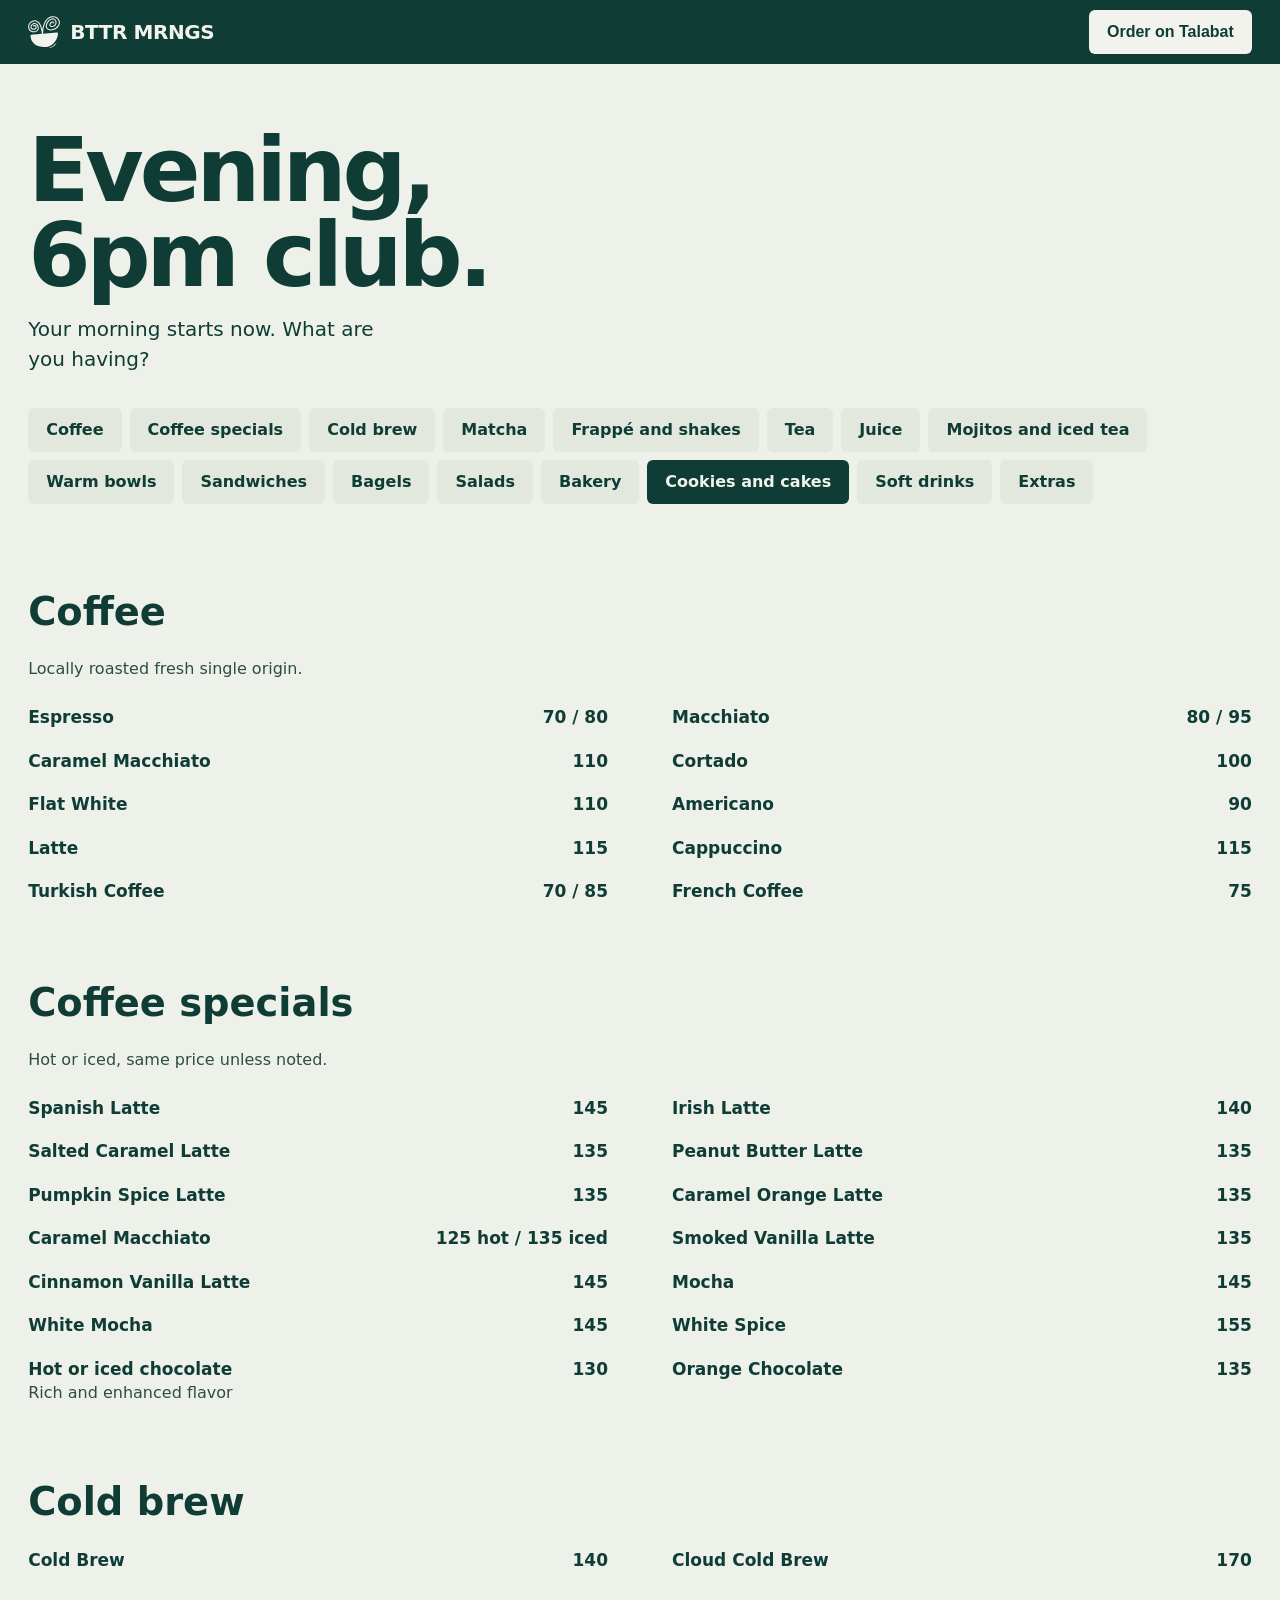
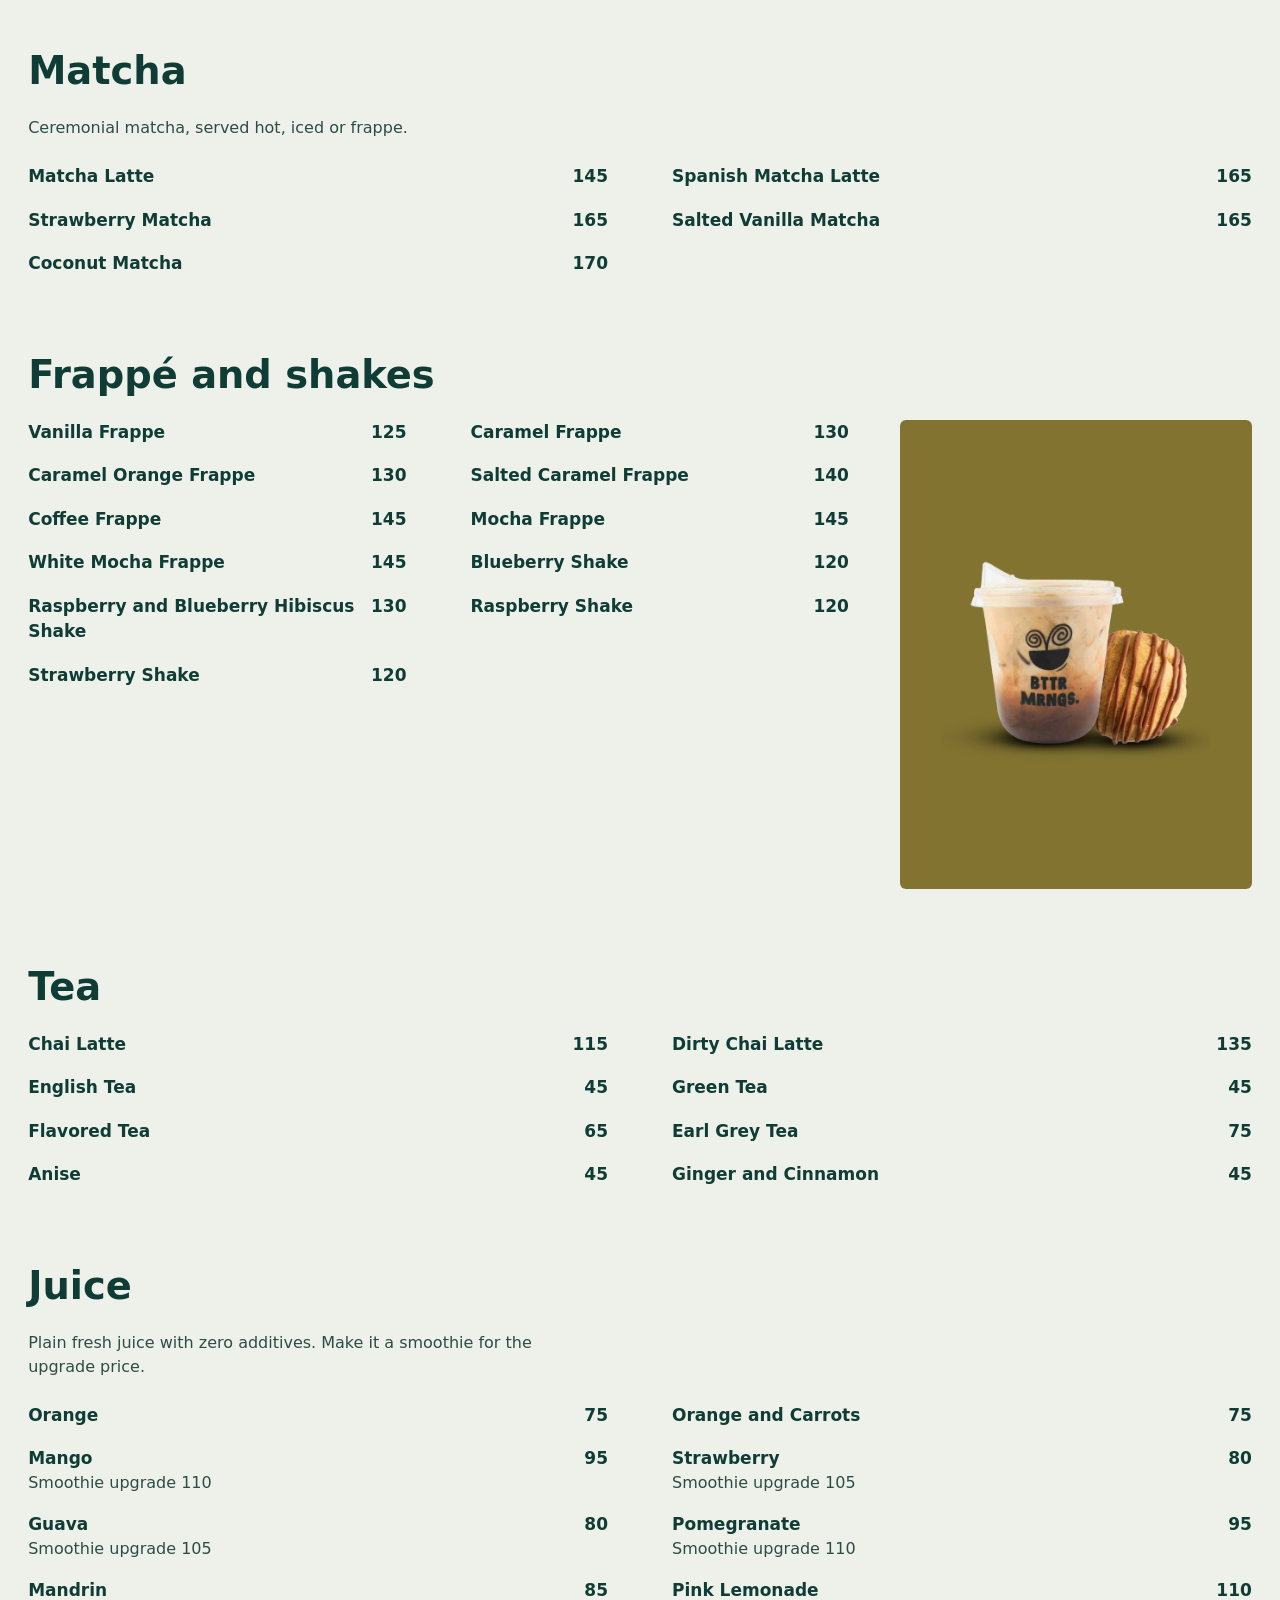
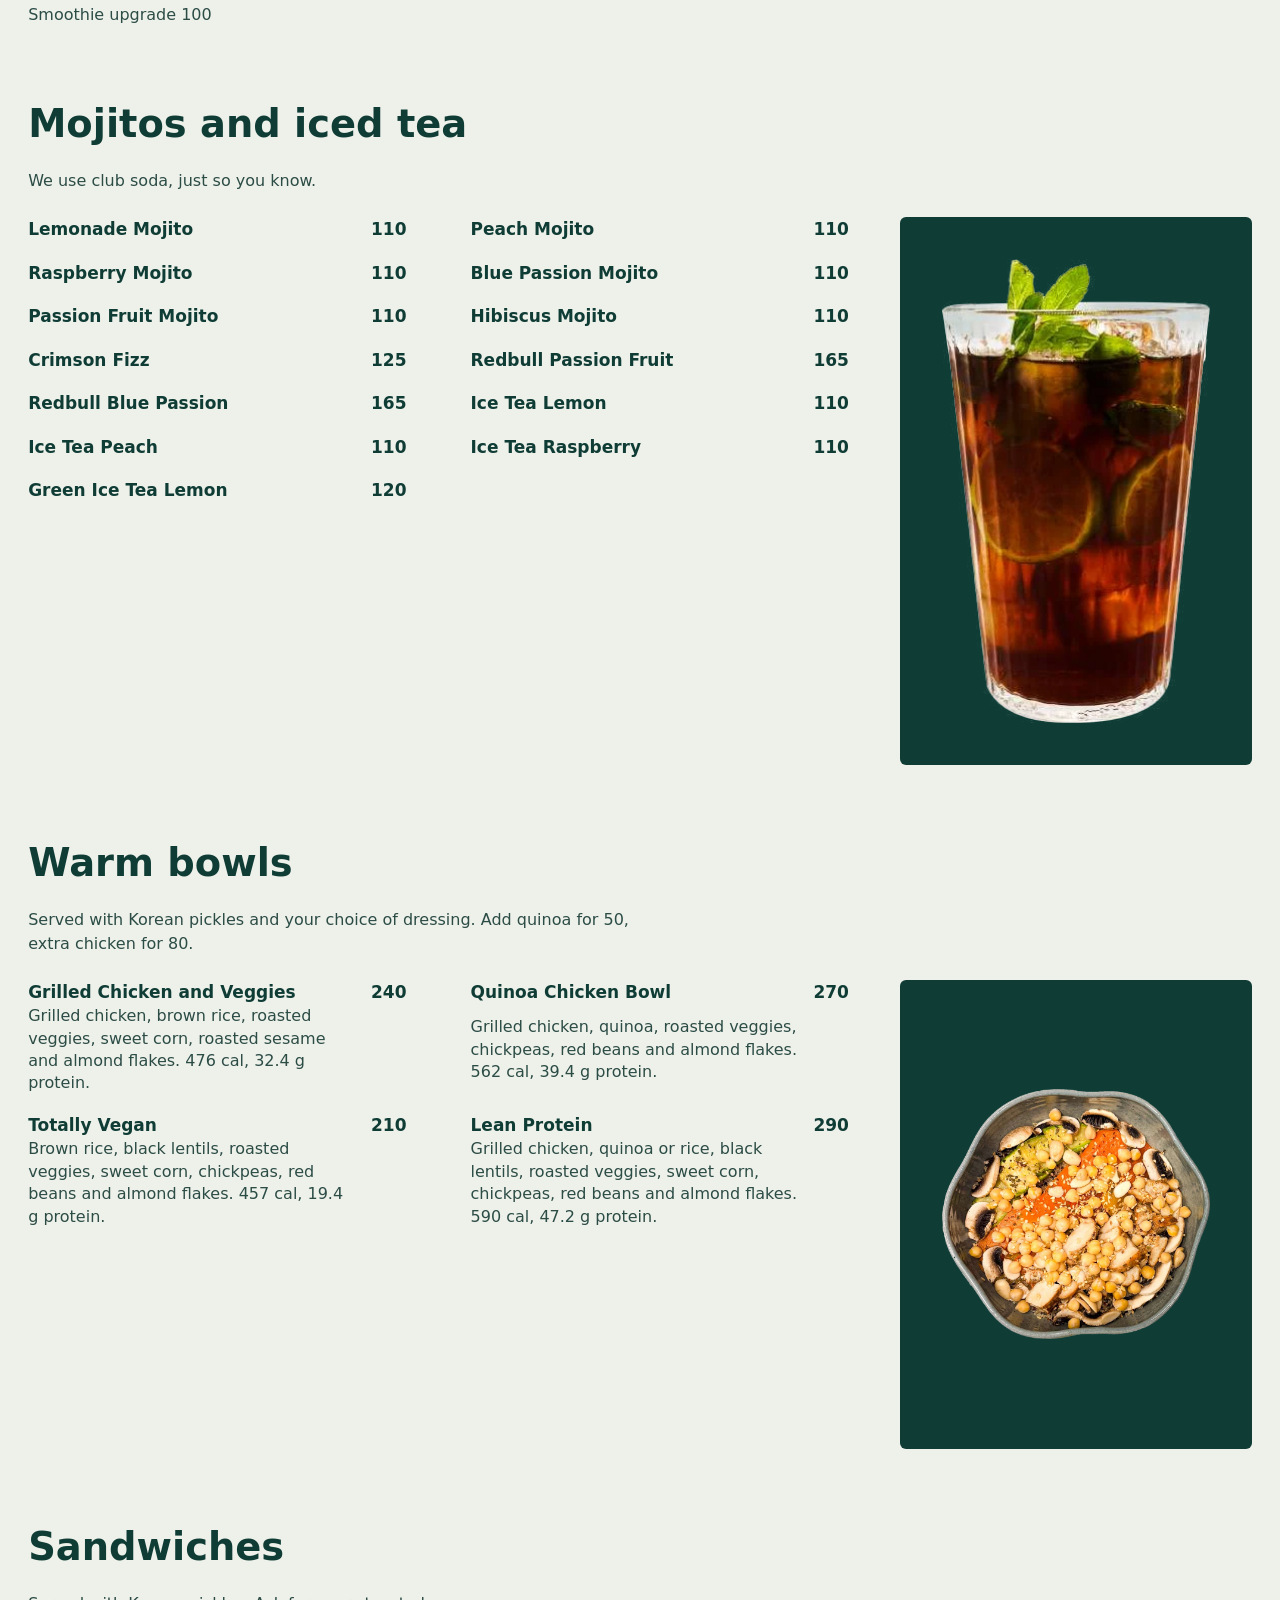
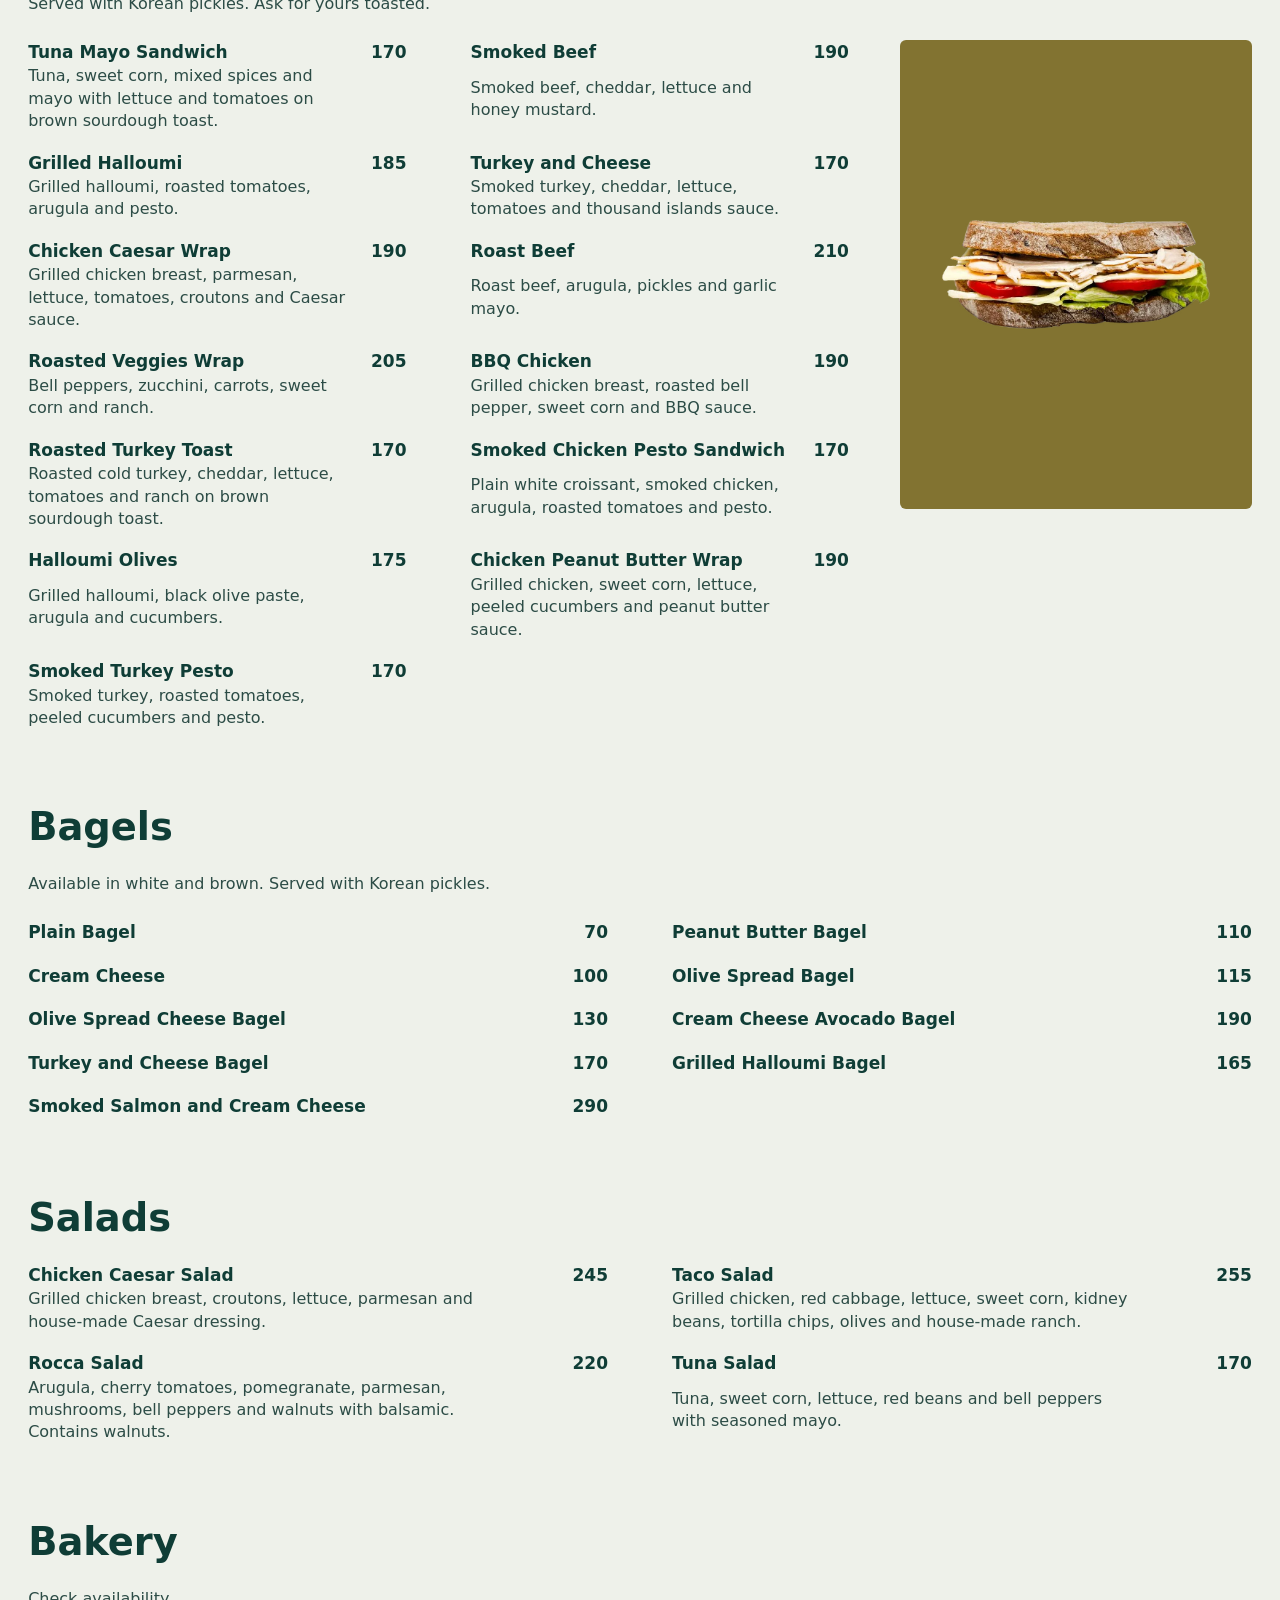
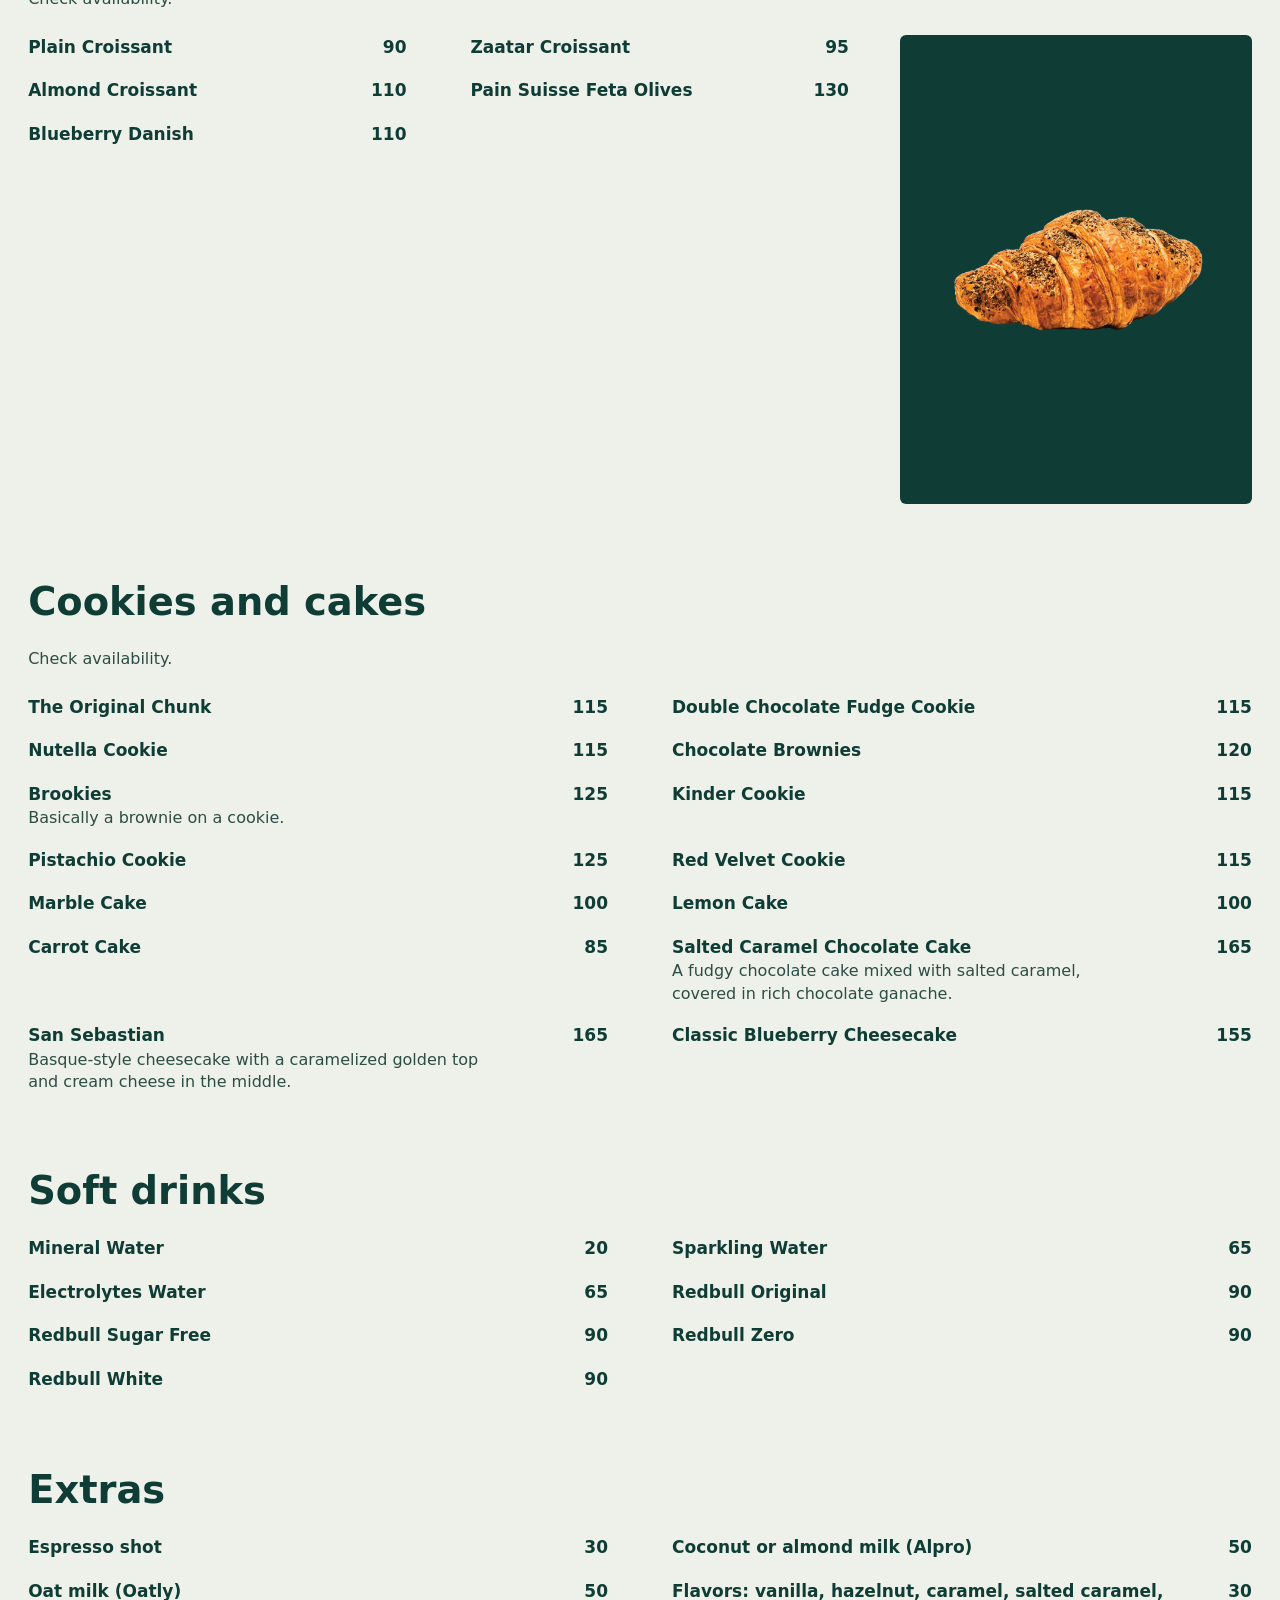
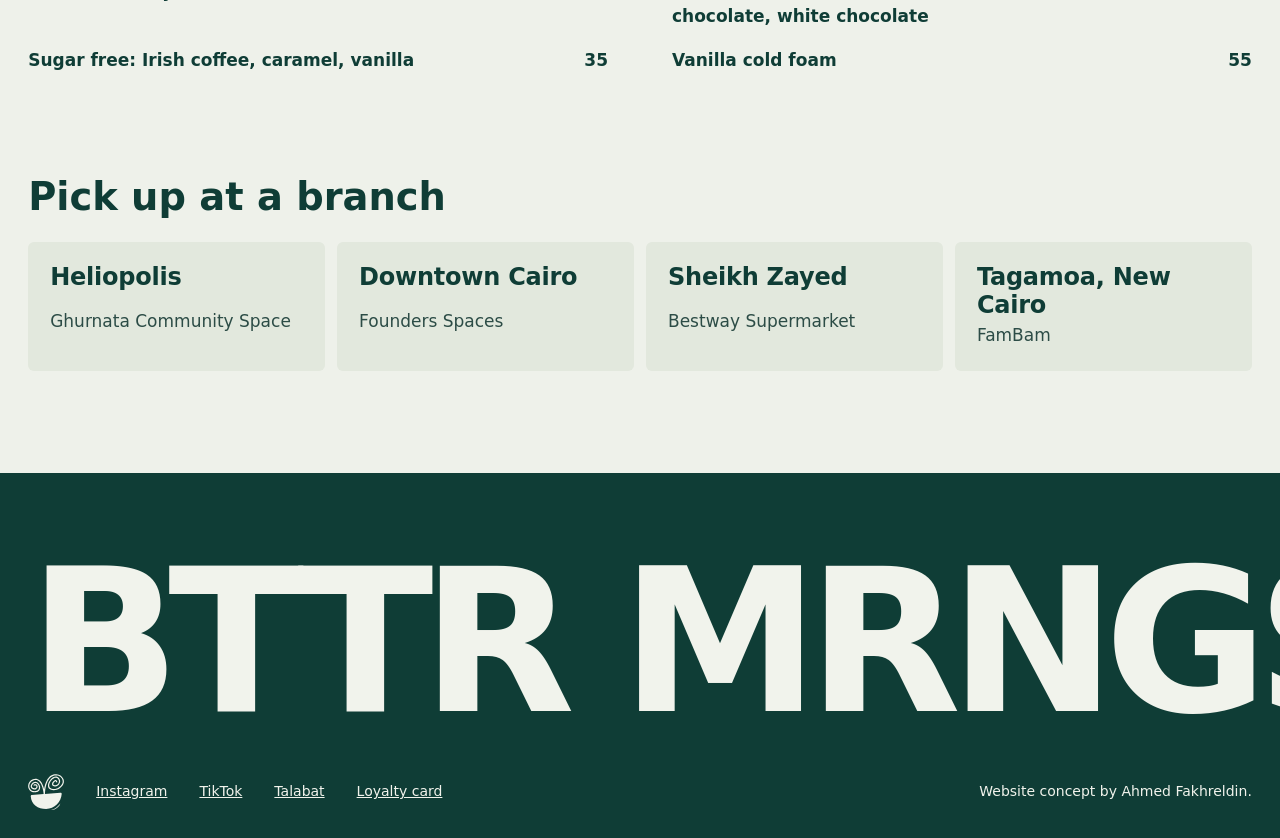
==== menu.html @ 087ddb16 "Bttr Mrngs website concept Co-Authored-By: Claude Sonnet 5.5 <noreply@anthropic.com> Claude-Session:" ====
<!doctype html>
<html lang="en">
<head>
<meta charset="utf-8">
<meta name="viewport" content="width=device-width,initial-scale=1,minimum-scale=1">
<title>Menu | Bttr Mrngs</title>
<meta name="description" content="The full Bttr Mrngs menu with prices: coffee, matcha, bowls, sandwiches, bagels and bakery.">
<meta name="theme-color" content="#0F3D36">
<link rel="icon" type="image/svg+xml" href="img/logo-green.svg">
<link rel="preload" as="font" type="font/woff2" href="fonts/outfit-0.woff2" crossorigin>
<style>html.fl body{opacity:0}body{transition:opacity .25s ease}</style>
<script>(function(){var h=document.documentElement;h.className+=' js fl';function go(){h.classList.remove('fl')}
setTimeout(go,1200);if(document.fonts&&document.fonts.load){Promise.all([document.fonts.load('400 17px Outfit'),document.fonts.load('800 40px Outfit')]).then(go,go)}else{go()}})();</script>
<link rel="stylesheet" href="fonts.css?v=7">
<link rel="stylesheet" href="site.css?v=7">
</head>
<body>
<header class="mhead on-dark">
  <a class="brand" href="index.html?v=7" aria-label="Bttr Mrngs home"><img src="img/logo-cream.svg" alt="" width="32" height="32"><span>BTTR MRNGS</span></a>
  <a class="btn light" href="https://www.talabat.com/egypt/bttr-mrngs">Order on Talabat</a>
</header>
<main>
<div class="mtop">
  <h1 id="greet">Good morning.</h1>
  <p id="greet-sub">What are you having? Prices in EGP.</p>
</div>
<nav class="chips" aria-label="Menu categories"><a href="#coffee">Coffee</a><a href="#specials">Coffee specials</a><a href="#cold">Cold brew</a><a href="#matcha">Matcha</a><a href="#frappe">Frappé and shakes</a><a href="#tea">Tea</a><a href="#juice">Juice</a><a href="#iced">Mojitos and iced tea</a><a href="#bowls">Warm bowls</a><a href="#sandwiches">Sandwiches</a><a href="#bagels">Bagels</a><a href="#salads">Salads</a><a href="#bakery">Bakery</a><a href="#sweets">Cookies and cakes</a><a href="#soft">Soft drinks</a><a href="#extras">Extras</a></nav>
<section class="cat" id="coffee" aria-labelledby="coffee-h"><h2 class="rise" id="coffee-h">Coffee</h2><p class="note">Locally roasted fresh single origin.</p><div class="catbody noart"><ul class="items"><li class="item"><b>Espresso</b><span class="pr">70 / 80</span></li><li class="item"><b>Macchiato</b><span class="pr">80 / 95</span></li><li class="item"><b>Caramel Macchiato</b><span class="pr">110</span></li><li class="item"><b>Cortado</b><span class="pr">100</span></li><li class="item"><b>Flat White</b><span class="pr">110</span></li><li class="item"><b>Americano</b><span class="pr">90</span></li><li class="item"><b>Latte</b><span class="pr">115</span></li><li class="item"><b>Cappuccino</b><span class="pr">115</span></li><li class="item"><b>Turkish Coffee</b><span class="pr">70 / 85</span></li><li class="item"><b>French Coffee</b><span class="pr">75</span></li></ul></div></section><section class="cat" id="specials" aria-labelledby="specials-h"><h2 class="rise" id="specials-h">Coffee specials</h2><p class="note">Hot or iced, same price unless noted.</p><div class="catbody noart"><ul class="items"><li class="item"><b>Spanish Latte</b><span class="pr">145</span></li><li class="item"><b>Irish Latte</b><span class="pr">140</span></li><li class="item"><b>Salted Caramel Latte</b><span class="pr">135</span></li><li class="item"><b>Peanut Butter Latte</b><span class="pr">135</span></li><li class="item"><b>Pumpkin Spice Latte</b><span class="pr">135</span></li><li class="item"><b>Caramel Orange Latte</b><span class="pr">135</span></li><li class="item"><b>Caramel Macchiato</b><span class="pr">125 hot / 135 iced</span></li><li class="item"><b>Smoked Vanilla Latte</b><span class="pr">135</span></li><li class="item"><b>Cinnamon Vanilla Latte</b><span class="pr">145</span></li><li class="item"><b>Mocha</b><span class="pr">145</span></li><li class="item"><b>White Mocha</b><span class="pr">145</span></li><li class="item"><b>White Spice</b><span class="pr">155</span></li><li class="item"><b>Hot or iced chocolate</b><span class="pr">130</span><span class="d">Rich and enhanced flavor</span></li><li class="item"><b>Orange Chocolate</b><span class="pr">135</span></li></ul></div></section><section class="cat" id="cold" aria-labelledby="cold-h"><h2 class="rise" id="cold-h">Cold brew</h2><div class="catbody noart"><ul class="items"><li class="item"><b>Cold Brew</b><span class="pr">140</span></li><li class="item"><b>Cloud Cold Brew</b><span class="pr">170</span></li></ul></div></section><section class="cat" id="matcha" aria-labelledby="matcha-h"><h2 class="rise" id="matcha-h">Matcha</h2><p class="note">Ceremonial matcha, served hot, iced or frappe.</p><div class="catbody noart"><ul class="items"><li class="item"><b>Matcha Latte</b><span class="pr">145</span></li><li class="item"><b>Spanish Matcha Latte</b><span class="pr">165</span></li><li class="item"><b>Strawberry Matcha</b><span class="pr">165</span></li><li class="item"><b>Salted Vanilla Matcha</b><span class="pr">165</span></li><li class="item"><b>Coconut Matcha</b><span class="pr">170</span></li></ul></div></section><section class="cat" id="frappe" aria-labelledby="frappe-h"><h2 class="rise" id="frappe-h">Frappé and shakes</h2><div class="catbody"><ul class="items"><li class="item"><b>Vanilla Frappe</b><span class="pr">125</span></li><li class="item"><b>Caramel Frappe</b><span class="pr">130</span></li><li class="item"><b>Caramel Orange Frappe</b><span class="pr">130</span></li><li class="item"><b>Salted Caramel Frappe</b><span class="pr">140</span></li><li class="item"><b>Coffee Frappe</b><span class="pr">145</span></li><li class="item"><b>Mocha Frappe</b><span class="pr">145</span></li><li class="item"><b>White Mocha Frappe</b><span class="pr">145</span></li><li class="item"><b>Blueberry Shake</b><span class="pr">120</span></li><li class="item"><b>Raspberry and Blueberry Hibiscus Shake</b><span class="pr">130</span></li><li class="item"><b>Raspberry Shake</b><span class="pr">120</span></li><li class="item"><b>Strawberry Shake</b><span class="pr">120</span></li></ul><div class="art a2"><img src="img/frappe.webp?v=7" alt="Iced frappe cup with a stripy chocolate cookie" loading="lazy"></div></div></section><section class="cat" id="tea" aria-labelledby="tea-h"><h2 class="rise" id="tea-h">Tea</h2><div class="catbody noart"><ul class="items"><li class="item"><b>Chai Latte</b><span class="pr">115</span></li><li class="item"><b>Dirty Chai Latte</b><span class="pr">135</span></li><li class="item"><b>English Tea</b><span class="pr">45</span></li><li class="item"><b>Green Tea</b><span class="pr">45</span></li><li class="item"><b>Flavored Tea</b><span class="pr">65</span></li><li class="item"><b>Earl Grey Tea</b><span class="pr">75</span></li><li class="item"><b>Anise</b><span class="pr">45</span></li><li class="item"><b>Ginger and Cinnamon</b><span class="pr">45</span></li></ul></div></section><section class="cat" id="juice" aria-labelledby="juice-h"><h2 class="rise" id="juice-h">Juice</h2><p class="note">Plain fresh juice with zero additives. Make it a smoothie for the upgrade price.</p><div class="catbody noart"><ul class="items"><li class="item"><b>Orange</b><span class="pr">75</span></li><li class="item"><b>Orange and Carrots</b><span class="pr">75</span></li><li class="item"><b>Mango</b><span class="pr">95</span><span class="d">Smoothie upgrade 110</span></li><li class="item"><b>Strawberry</b><span class="pr">80</span><span class="d">Smoothie upgrade 105</span></li><li class="item"><b>Guava</b><span class="pr">80</span><span class="d">Smoothie upgrade 105</span></li><li class="item"><b>Pomegranate</b><span class="pr">95</span><span class="d">Smoothie upgrade 110</span></li><li class="item"><b>Mandrin</b><span class="pr">85</span><span class="d">Smoothie upgrade 100</span></li><li class="item"><b>Pink Lemonade</b><span class="pr">110</span></li></ul></div></section><section class="cat" id="iced" aria-labelledby="iced-h"><h2 class="rise" id="iced-h">Mojitos and iced tea</h2><p class="note">We use club soda, just so you know.</p><div class="catbody"><ul class="items"><li class="item"><b>Lemonade Mojito</b><span class="pr">110</span></li><li class="item"><b>Peach Mojito</b><span class="pr">110</span></li><li class="item"><b>Raspberry Mojito</b><span class="pr">110</span></li><li class="item"><b>Blue Passion Mojito</b><span class="pr">110</span></li><li class="item"><b>Passion Fruit Mojito</b><span class="pr">110</span></li><li class="item"><b>Hibiscus Mojito</b><span class="pr">110</span></li><li class="item"><b>Crimson Fizz</b><span class="pr">125</span></li><li class="item"><b>Redbull Passion Fruit</b><span class="pr">165</span></li><li class="item"><b>Redbull Blue Passion</b><span class="pr">165</span></li><li class="item"><b>Ice Tea Lemon</b><span class="pr">110</span></li><li class="item"><b>Ice Tea Peach</b><span class="pr">110</span></li><li class="item"><b>Ice Tea Raspberry</b><span class="pr">110</span></li><li class="item"><b>Green Ice Tea Lemon</b><span class="pr">120</span></li></ul><div class="art a1"><img src="img/icedtea.webp?v=7" alt="Tall glass of iced tea with ice and mint" loading="lazy"></div></div></section><section class="cat" id="bowls" aria-labelledby="bowls-h"><h2 class="rise" id="bowls-h">Warm bowls</h2><p class="note">Served with Korean pickles and your choice of dressing. Add quinoa for 50, extra chicken for 80.</p><div class="catbody"><ul class="items"><li class="item"><b>Grilled Chicken and Veggies</b><span class="pr">240</span><span class="d">Grilled chicken, brown rice, roasted veggies, sweet corn, roasted sesame and almond flakes. 476 cal, 32.4 g protein.</span></li><li class="item"><b>Quinoa Chicken Bowl</b><span class="pr">270</span><span class="d">Grilled chicken, quinoa, roasted veggies, chickpeas, red beans and almond flakes. 562 cal, 39.4 g protein.</span></li><li class="item"><b>Totally Vegan</b><span class="pr">210</span><span class="d">Brown rice, black lentils, roasted veggies, sweet corn, chickpeas, red beans and almond flakes. 457 cal, 19.4 g protein.</span></li><li class="item"><b>Lean Protein</b><span class="pr">290</span><span class="d">Grilled chicken, quinoa or rice, black lentils, roasted veggies, sweet corn, chickpeas, red beans and almond flakes. 590 cal, 47.2 g protein.</span></li></ul><div class="art a1"><img src="img/bowl.webp?v=7" alt="Warm bowl with chicken, roasted vegetables, chickpeas and mushrooms" loading="lazy"></div></div></section><section class="cat" id="sandwiches" aria-labelledby="sandwiches-h"><h2 class="rise" id="sandwiches-h">Sandwiches</h2><p class="note">Served with Korean pickles. Ask for yours toasted.</p><div class="catbody"><ul class="items"><li class="item"><b>Tuna Mayo Sandwich</b><span class="pr">170</span><span class="d">Tuna, sweet corn, mixed spices and mayo with lettuce and tomatoes on brown sourdough toast.</span></li><li class="item"><b>Smoked Beef</b><span class="pr">190</span><span class="d">Smoked beef, cheddar, lettuce and honey mustard.</span></li><li class="item"><b>Grilled Halloumi</b><span class="pr">185</span><span class="d">Grilled halloumi, roasted tomatoes, arugula and pesto.</span></li><li class="item"><b>Turkey and Cheese</b><span class="pr">170</span><span class="d">Smoked turkey, cheddar, lettuce, tomatoes and thousand islands sauce.</span></li><li class="item"><b>Chicken Caesar Wrap</b><span class="pr">190</span><span class="d">Grilled chicken breast, parmesan, lettuce, tomatoes, croutons and Caesar sauce.</span></li><li class="item"><b>Roast Beef</b><span class="pr">210</span><span class="d">Roast beef, arugula, pickles and garlic mayo.</span></li><li class="item"><b>Roasted Veggies Wrap</b><span class="pr">205</span><span class="d">Bell peppers, zucchini, carrots, sweet corn and ranch.</span></li><li class="item"><b>BBQ Chicken</b><span class="pr">190</span><span class="d">Grilled chicken breast, roasted bell pepper, sweet corn and BBQ sauce.</span></li><li class="item"><b>Roasted Turkey Toast</b><span class="pr">170</span><span class="d">Roasted cold turkey, cheddar, lettuce, tomatoes and ranch on brown sourdough toast.</span></li><li class="item"><b>Smoked Chicken Pesto Sandwich</b><span class="pr">170</span><span class="d">Plain white croissant, smoked chicken, arugula, roasted tomatoes and pesto.</span></li><li class="item"><b>Halloumi Olives</b><span class="pr">175</span><span class="d">Grilled halloumi, black olive paste, arugula and cucumbers.</span></li><li class="item"><b>Chicken Peanut Butter Wrap</b><span class="pr">190</span><span class="d">Grilled chicken, sweet corn, lettuce, peeled cucumbers and peanut butter sauce.</span></li><li class="item"><b>Smoked Turkey Pesto</b><span class="pr">170</span><span class="d">Smoked turkey, roasted tomatoes, peeled cucumbers and pesto.</span></li></ul><div class="art a2"><img src="img/sandwich.webp?v=7" alt="Turkey and cheese sandwich on brown sourdough" loading="lazy"></div></div></section><section class="cat" id="bagels" aria-labelledby="bagels-h"><h2 class="rise" id="bagels-h">Bagels</h2><p class="note">Available in white and brown. Served with Korean pickles.</p><div class="catbody noart"><ul class="items"><li class="item"><b>Plain Bagel</b><span class="pr">70</span></li><li class="item"><b>Peanut Butter Bagel</b><span class="pr">110</span></li><li class="item"><b>Cream Cheese</b><span class="pr">100</span></li><li class="item"><b>Olive Spread Bagel</b><span class="pr">115</span></li><li class="item"><b>Olive Spread Cheese Bagel</b><span class="pr">130</span></li><li class="item"><b>Cream Cheese Avocado Bagel</b><span class="pr">190</span></li><li class="item"><b>Turkey and Cheese Bagel</b><span class="pr">170</span></li><li class="item"><b>Grilled Halloumi Bagel</b><span class="pr">165</span></li><li class="item"><b>Smoked Salmon and Cream Cheese</b><span class="pr">290</span></li></ul></div></section><section class="cat" id="salads" aria-labelledby="salads-h"><h2 class="rise" id="salads-h">Salads</h2><div class="catbody noart"><ul class="items"><li class="item"><b>Chicken Caesar Salad</b><span class="pr">245</span><span class="d">Grilled chicken breast, croutons, lettuce, parmesan and house-made Caesar dressing.</span></li><li class="item"><b>Taco Salad</b><span class="pr">255</span><span class="d">Grilled chicken, red cabbage, lettuce, sweet corn, kidney beans, tortilla chips, olives and house-made ranch.</span></li><li class="item"><b>Rocca Salad</b><span class="pr">220</span><span class="d">Arugula, cherry tomatoes, pomegranate, parmesan, mushrooms, bell peppers and walnuts with balsamic. Contains walnuts.</span></li><li class="item"><b>Tuna Salad</b><span class="pr">170</span><span class="d">Tuna, sweet corn, lettuce, red beans and bell peppers with seasoned mayo.</span></li></ul></div></section><section class="cat" id="bakery" aria-labelledby="bakery-h"><h2 class="rise" id="bakery-h">Bakery</h2><p class="note">Check availability.</p><div class="catbody"><ul class="items"><li class="item"><b>Plain Croissant</b><span class="pr">90</span></li><li class="item"><b>Zaatar Croissant</b><span class="pr">95</span></li><li class="item"><b>Almond Croissant</b><span class="pr">110</span></li><li class="item"><b>Pain Suisse Feta Olives</b><span class="pr">130</span></li><li class="item"><b>Blueberry Danish</b><span class="pr">110</span></li></ul><div class="art a1"><img src="img/croissant.webp?v=7" alt="Zaatar croissant" loading="lazy"></div></div></section><section class="cat" id="sweets" aria-labelledby="sweets-h"><h2 class="rise" id="sweets-h">Cookies and cakes</h2><p class="note">Check availability.</p><div class="catbody noart"><ul class="items"><li class="item"><b>The Original Chunk</b><span class="pr">115</span></li><li class="item"><b>Double Chocolate Fudge Cookie</b><span class="pr">115</span></li><li class="item"><b>Nutella Cookie</b><span class="pr">115</span></li><li class="item"><b>Chocolate Brownies</b><span class="pr">120</span></li><li class="item"><b>Brookies</b><span class="pr">125</span><span class="d">Basically a brownie on a cookie.</span></li><li class="item"><b>Kinder Cookie</b><span class="pr">115</span></li><li class="item"><b>Pistachio Cookie</b><span class="pr">125</span></li><li class="item"><b>Red Velvet Cookie</b><span class="pr">115</span></li><li class="item"><b>Marble Cake</b><span class="pr">100</span></li><li class="item"><b>Lemon Cake</b><span class="pr">100</span></li><li class="item"><b>Carrot Cake</b><span class="pr">85</span></li><li class="item"><b>Salted Caramel Chocolate Cake</b><span class="pr">165</span><span class="d">A fudgy chocolate cake mixed with salted caramel, covered in rich chocolate ganache.</span></li><li class="item"><b>San Sebastian</b><span class="pr">165</span><span class="d">Basque-style cheesecake with a caramelized golden top and cream cheese in the middle.</span></li><li class="item"><b>Classic Blueberry Cheesecake</b><span class="pr">155</span></li></ul></div></section><section class="cat" id="soft" aria-labelledby="soft-h"><h2 class="rise" id="soft-h">Soft drinks</h2><div class="catbody noart"><ul class="items"><li class="item"><b>Mineral Water</b><span class="pr">20</span></li><li class="item"><b>Sparkling Water</b><span class="pr">65</span></li><li class="item"><b>Electrolytes Water</b><span class="pr">65</span></li><li class="item"><b>Redbull Original</b><span class="pr">90</span></li><li class="item"><b>Redbull Sugar Free</b><span class="pr">90</span></li><li class="item"><b>Redbull Zero</b><span class="pr">90</span></li><li class="item"><b>Redbull White</b><span class="pr">90</span></li></ul></div></section><section class="cat" id="extras" aria-labelledby="extras-h"><h2 class="rise" id="extras-h">Extras</h2><div class="catbody noart"><ul class="items"><li class="item"><b>Espresso shot</b><span class="pr">30</span></li><li class="item"><b>Coconut or almond milk (Alpro)</b><span class="pr">50</span></li><li class="item"><b>Oat milk (Oatly)</b><span class="pr">50</span></li><li class="item"><b>Flavors: vanilla, hazelnut, caramel, salted caramel, chocolate, white chocolate</b><span class="pr">30</span></li><li class="item"><b>Sugar free: Irish coffee, caramel, vanilla</b><span class="pr">35</span></li><li class="item"><b>Vanilla cold foam</b><span class="pr">55</span></li></ul></div></section>
<section class="branches" aria-labelledby="br-h">
  <h2 id="br-h">Pick up at a branch</h2>
  <div class="bgrid"><a class="bcard" href="https://maps.app.goo.gl/hVuqQLFuX6Yu6G9Q8" aria-label="Ghurnata Community Space, Heliopolis, open in Maps"><strong>Heliopolis</strong><span>Ghurnata Community Space</span></a><a class="bcard" href="https://maps.app.goo.gl/b7yCesNiAUmF6QfM8" aria-label="Founders Spaces, Downtown Cairo, open in Maps"><strong>Downtown Cairo</strong><span>Founders Spaces</span></a><a class="bcard" href="https://maps.app.goo.gl/EzMczVcRt54NBebE9" aria-label="Bestway Supermarket, Sheikh Zayed, open in Maps"><strong>Sheikh Zayed</strong><span>Bestway Supermarket</span></a><a class="bcard" href="https://maps.app.goo.gl/myzxkgxsY6gkbPu66" aria-label="FamBam, Tagamoa, New Cairo, open in Maps"><strong>Tagamoa, New Cairo</strong><span>FamBam</span></a></div>
</section>
</main>
<footer class="foot on-dark">
  <p class="foot-name" aria-hidden="true">BTTR MRNGS</p>
  <div class="foot-row">
    <img src="img/logo-cream.svg" alt="" width="36" height="36">
    <a href="https://www.instagram.com/bttr.mrngs">Instagram</a>
    <a href="https://www.tiktok.com/@bttr.mrngs">TikTok</a>
    <a href="https://www.talabat.com/egypt/bttr-mrngs">Talabat</a>
    <a href="https://www.koroot.io/join/bttr-mrngs">Loyalty card</a>
    <span class="credit">Website concept by Ahmed Fakhreldin.</span>
  </div>
</footer>
<script src="site.js?v=7" defer></script>
</body>
</html>
---- fonts.css ----
@font-face{font-family:'Outfit';font-style:normal;font-weight:400 800;font-display:block;src:url(fonts/outfit-0.woff2) format('woff2');unicode-range:U+0000-00FF,U+0131,U+0152-0153,U+02BB-02BC,U+02C6,U+02DA,U+02DC,U+2000-206F,U+2074,U+20AC,U+2122,U+2191,U+2193,U+2212,U+2215,U+FEFF,U+FFFD}
---- site.css ----
:root{
  --forest:#0F3D36;--forest2:#1A4A42;--olive:#827331;--accent:#6B5F22;
  --paper:#EEF1EA;--paper2:#E2E8DD;--cream:#F1F3EC;--soft:#2C4C46;
  --gut:clamp(16px,2.2vw,32px);--r:6px;
  --fs-s:14px;--fs-t:17px;--fs-h:clamp(28px,3vw,40px);--fs-st:clamp(24px,2.6vw,36px);
  --ease:cubic-bezier(.23,1,.32,1);
  --z-head:20;--z-chips:15;--z-name:10;
}
*,*::before,*::after{box-sizing:border-box}
html{-webkit-text-size-adjust:100%;overflow-x:clip}
body{margin:0;background:var(--paper);color:var(--forest);font-family:'Outfit',system-ui,sans-serif;font-size:var(--fs-t);line-height:1.5;overflow-x:clip;transition:opacity .25s ease}
html.fl body{opacity:0}
img{display:block;max-width:100%}
a{color:inherit}
h1,h2,h3,p,ul,dl,dd{margin:0}
ul{padding:0;list-style:none}
h1,h2,h3{text-wrap:balance;font-weight:700;line-height:1.1}
p{text-wrap:pretty}
:focus-visible{outline:3px solid var(--accent);outline-offset:3px;border-radius:var(--r)}
.on-dark :focus-visible,.dark :focus-visible{outline-color:var(--cream)}
.sr{position:absolute;width:1px;height:1px;overflow:hidden;clip:rect(0 0 0 0);white-space:nowrap}
::selection{background:var(--accent);color:var(--cream)}

.btn{display:inline-flex;align-items:center;justify-content:center;min-height:48px;padding:0 24px;border-radius:var(--r);background:var(--accent);color:var(--cream);font:600 var(--fs-t)/1 'Outfit',sans-serif;text-decoration:none;transition:transform .16s var(--ease),background-color .16s ease;white-space:nowrap;border:0;cursor:pointer}
.btn:active{transform:scale(.97)}
.btn.light{background:var(--cream);color:var(--forest)}
@media (hover:hover) and (pointer:fine){.btn:hover{background:var(--forest)}.btn.light:hover{background:var(--paper2)}}
.link{font-weight:600;text-decoration:underline;text-underline-offset:.2em;text-decoration-thickness:2px}

/* ---------- home: pinned story ---------- */
.story{position:relative;height:300svh}
.stage{position:sticky;top:0;height:100svh;height:100dvh;overflow:hidden;background:var(--paper)}
.zone{position:absolute;left:0;width:1px;height:100svh;pointer-events:none}
.z1{top:0}.z2{top:100svh}
.panel{position:absolute;inset:0;opacity:0;visibility:hidden;transition:opacity .25s ease,visibility 0s linear .25s}
[data-state="1"] .p1,[data-state="2"] .p2{opacity:1;visibility:visible;transition:opacity .25s ease,visibility 0s}
.p1{background:var(--paper)}
.p2{background:var(--forest);color:var(--cream);display:grid;grid-template-columns:50% 50%}
.p2 .half{position:relative}
.p2 .h2b{background:var(--olive)}
.p1-photo{position:absolute;top:0;right:0;bottom:0;width:41.66%;height:100%;object-fit:cover;object-position:50% 50%}
.p1-copy{position:absolute;left:25%;top:44%;max-width:34ch;display:grid;gap:24px;justify-items:start}
.lead{font-size:20px;line-height:1.4;max-width:34ch}
.lead b{font-weight:700;display:block}
.p1-links{position:absolute;right:calc(41.66% + var(--gut));top:46%;display:grid;gap:12px;text-align:right;font-size:var(--fs-s);font-weight:600}
.p1-links a{text-decoration:none;min-height:24px}
.statement{font-size:var(--fs-st);line-height:1.2;font-weight:600;max-width:20ch;position:absolute;left:var(--gut);right:var(--gut);top:38%;text-wrap:balance}
.h2b .statement{max-width:24ch}
.p2 .btn{position:absolute;left:var(--gut);top:calc(38% + 11em)}
.name{position:static;width:fit-content;margin:0;padding:var(--gut) 0 0 var(--gut);pointer-events:none;z-index:var(--z-name);font-size:clamp(72px,10.8vw,190px);font-weight:800;line-height:.85;letter-spacing:-.05em}
.name .w1,.w2{transition:color .25s ease;pointer-events:auto}
.w2{position:absolute;font-size:clamp(72px,10.8vw,190px);font-weight:800;line-height:.85;letter-spacing:-.05em;margin:0}
.w1{position:relative;display:block;z-index:var(--z-name);color:var(--forest)}
.w2{bottom:var(--gut);right:var(--gut);color:var(--cream);z-index:var(--z-name)}
[data-state="2"] .w1{color:var(--cream)}

/* ---------- home: sections ---------- */
section.blk{padding:clamp(80px,10vw,160px) var(--gut)}
.about{display:grid;grid-template-columns:34% 1fr;column-gap:0;row-gap:clamp(64px,8vw,120px)}
.facts{display:grid;gap:20px;align-content:start;width:min(200px,100%)}
.facts dt{font-size:var(--fs-s);color:var(--soft)}
.facts dd{font-size:var(--fs-t);font-weight:600}
.about .big{font-size:28px;line-height:1.35;max-width:36em;font-weight:500}
.about h2{font-size:var(--fs-h);grid-column:1 / -1;margin-bottom:-40px}
.orderlist{display:grid;grid-template-columns:repeat(2,minmax(0,260px));column-gap:64px;row-gap:12px;font-size:var(--fs-t)}
.orderlist li{display:flex;justify-content:space-between;gap:16px;min-height:28px}
.orderlist span{color:var(--soft);font-size:var(--fs-s)}
.rowlabel{font-weight:600}

.menusec{background:var(--forest);color:var(--cream);display:grid;grid-template-columns:minmax(0,7fr) minmax(0,5fr);gap:var(--gut);align-items:stretch}
.menucol{container-type:inline-size;max-width:640px;width:100%;justify-self:center}
.giant{font-size:34cqw;line-height:.8;font-weight:800;letter-spacing:-.05em;margin:0 0 24px;text-transform:uppercase;white-space:nowrap}
.menucol h2.giant{font-size:34cqw}
.bars{display:grid;gap:6px}
.bar{background:var(--forest2);border-radius:var(--r)}
.bar summary{list-style:none;cursor:pointer;display:flex;justify-content:space-between;align-items:center;min-height:56px;padding:0 18px;font-weight:600;font-size:var(--fs-t)}
.bar summary::-webkit-details-marker{display:none}
.bar summary::after{content:"+";font-size:24px;font-weight:500;line-height:1}
.bar[open] summary::after{content:"\2212"}
.bar ul{padding:4px 20px 20px;display:grid;gap:14px}
.bar li{display:flex;justify-content:space-between;gap:16px;font-variant-numeric:tabular-nums}
.bar li b{font-weight:500}
.moreline{margin-top:24px}
.menuart{background:var(--olive);border-radius:var(--r);display:grid;place-items:center;padding:var(--gut);min-height:420px}
.menuart img{width:min(100%,520px);height:auto}

.gallery{padding:clamp(48px,6vw,96px) 0;min-height:70svh;display:flex;flex-direction:column;justify-content:center;background:var(--paper)}
.gal-title{position:relative;z-index:2;padding:0 var(--gut);font-size:20px;font-weight:700;margin-bottom:-36px;display:flex;gap:12px;align-items:baseline}
.gal-title span{font-weight:500;color:var(--soft);font-size:var(--fs-t)}
.strip{display:flex;gap:5vw;overflow-x:auto;scrollbar-width:none;padding:48px var(--gut) 48px;scroll-snap-type:x proximity;-webkit-overflow-scrolling:touch}
.strip::-webkit-scrollbar{display:none}
.frame{flex:0 0 auto;width:max(11vw,168px);aspect-ratio:2/3;height:auto;scroll-snap-align:start;display:grid;place-items:center;overflow:hidden;transition:transform .25s var(--ease)}
.frame img{width:100%;height:100%;object-fit:contain;padding:12%}
.frame.photo img{padding:0;object-fit:cover}
.f-a{background:var(--forest)}.f-b{background:var(--olive)}.f-c{background:var(--paper2)}
@media (hover:hover) and (pointer:fine){.frame:hover{transform:scale(1.1)}}

.contact{background:var(--paper);padding:clamp(80px,10vw,140px) 0 0}
.contact h2{padding:0 var(--gut);font-size:var(--fs-h);margin-bottom:32px}
.crow{display:block;padding:20px var(--gut) 24px;font-size:clamp(34px,6vw,88px);line-height:1;font-weight:500;letter-spacing:-.03em;text-decoration:none;min-height:120px;display:flex;align-items:flex-end;background:var(--paper)}
.crow:nth-of-type(even){background:var(--paper2)}
.hello{display:flex;align-items:center;gap:24px;padding:20px var(--gut) 28px;background:var(--accent);color:var(--cream);font-size:clamp(34px,6vw,88px);font-weight:500;letter-spacing:-.03em;line-height:1}
.hello a{display:inline-grid;place-items:center;width:.9em;height:.9em;border-radius:var(--r);background:var(--cream);color:var(--forest);text-decoration:none;font-size:inherit}
.hello a svg{width:48%;height:48%}
@media (hover:hover) and (pointer:fine){a.crow:hover{background:var(--forest);color:var(--cream)}}

footer.foot{background:var(--forest);color:var(--cream);padding:clamp(56px,7vw,96px) var(--gut) var(--gut)}
.foot-name{font-size:15.6vw;font-weight:800;letter-spacing:-.06em;line-height:.8;white-space:nowrap;margin:0 0 clamp(32px,4vw,56px)}
.foot-row{display:flex;flex-wrap:wrap;gap:12px 32px;font-size:var(--fs-s);align-items:center}
.foot-row img{width:36px;height:auto}
.foot-row .credit{margin-left:auto}

/* ---------- menu page ---------- */
.mhead{position:sticky;top:0;z-index:var(--z-head);background:var(--forest);color:var(--cream);display:flex;align-items:center;justify-content:space-between;gap:12px;padding:10px var(--gut);min-height:64px}
.brand{display:flex;align-items:center;gap:10px;text-decoration:none;font-weight:800;letter-spacing:-.02em;font-size:20px;white-space:nowrap}
.brand img{width:32px;height:auto}
.mhead .btn{min-height:44px;padding:0 18px;font-size:16px}
.mtop{padding:clamp(32px,5vw,72px) var(--gut) 24px}
.mtop h1{font-size:clamp(40px,7vw,104px);font-weight:800;letter-spacing:-.045em;line-height:.95;max-width:14ch}
.mtop p{margin-top:16px;font-size:20px;max-width:34ch}
.chips{position:sticky;top:64px;z-index:var(--z-chips);background:var(--paper);display:flex;gap:8px;overflow-x:auto;scrollbar-width:none;padding:10px var(--gut);-webkit-overflow-scrolling:touch}
.chips::-webkit-scrollbar{display:none}
.chips a{flex:0 0 auto;display:inline-flex;align-items:center;min-height:44px;padding:0 18px;border-radius:var(--r);background:var(--paper2);text-decoration:none;font-weight:600;font-size:16px;transition:background-color .16s ease,color .16s ease}
.chips a[aria-current="true"]{background:var(--forest);color:var(--cream)}
.cat{padding:clamp(40px,6vw,88px) var(--gut) 0;scroll-margin-top:140px;display:grid;grid-template-columns:minmax(0,1fr);gap:24px}
.cat h2{font-size:var(--fs-h)}
.cat .note{color:var(--soft);font-size:16px;max-width:60ch}
.items{display:grid;grid-template-columns:repeat(2,minmax(0,1fr));column-gap:clamp(32px,5vw,80px);row-gap:18px;align-content:start}
.item{display:grid;grid-template-columns:minmax(0,1fr) auto;column-gap:16px}
.item b{font-weight:600}
.item .pr{font-weight:600;font-variant-numeric:tabular-nums;text-align:right;white-space:nowrap}
.item .d{grid-column:1;color:var(--soft);font-size:16px;line-height:1.4;max-width:46ch}
.catbody{display:grid;grid-template-columns:minmax(0,7fr) minmax(0,3fr);gap:clamp(24px,4vw,64px);align-items:start}
.catbody.noart{grid-template-columns:minmax(0,1fr)}
.catbody .items{grid-template-columns:repeat(2,minmax(0,1fr))}
.catbody.noart .items{grid-template-columns:repeat(2,minmax(0,1fr))}
.art{display:grid;place-items:center;aspect-ratio:3/4;border-radius:var(--r);padding:12%;position:sticky;top:150px}
.art.a1{background:var(--forest)}.art.a2{background:var(--olive)}
.art img{width:100%;height:auto;max-height:100%;object-fit:contain}
.branches{padding:clamp(56px,8vw,120px) var(--gut) clamp(56px,8vw,120px)}
.branches h2{font-size:var(--fs-h);margin-bottom:24px}
.bgrid{display:grid;grid-template-columns:repeat(auto-fit,minmax(min(100%,240px),1fr));gap:12px}
.bcard{display:grid;gap:4px;padding:22px;border-radius:var(--r);background:var(--paper2);text-decoration:none}
.bcard strong{font-size:24px;line-height:1.15;letter-spacing:-.01em}
.bcard span{color:var(--soft);font-size:var(--fs-t)}
@media (hover:hover) and (pointer:fine){.bcard:hover{background:var(--forest);color:var(--cream)}.bcard:hover span{color:var(--cream)}}

/* ---------- entrances ---------- */
html.js .rise{opacity:0;transform:translateY(20px);transition:opacity .45s var(--ease),transform .45s var(--ease);transition-delay:calc(var(--i,0)*70ms)}
html.js .rise.in{opacity:1;transform:none}

/* ---------- phone ---------- */
@media (max-width:820px){
  .story{height:400svh}
  .stage{--ns:clamp(64px,19vw,140px)}
  .name,.w2{font-size:var(--ns)}
  .w2{color:var(--forest)}
  [data-state="2"] .w2{color:var(--cream)}
  .p1{display:flex;flex-direction:column;gap:20px;padding:calc(var(--gut) + var(--ns,19vw)*.85 + 16px) 0 calc(var(--gut) + var(--ns,19vw)*.85 + 16px)}
  .p1-photo{position:static;order:1;flex:1 1 0;min-height:0;width:100%;height:auto}
  .p1-copy{position:static;order:2;padding:0 var(--gut);max-width:none;gap:14px}
  .lead{font-size:18px}
  .p1-links{right:var(--gut);top:calc(var(--gut) + 6px);text-align:right}
  .p1-links a:not(:first-child){display:none}
  .p2{grid-template-columns:1fr;grid-template-rows:42% 58%}
  .statement{top:calc(var(--gut) + var(--ns)*.85 + 24px);max-width:none;font-size:24px}
  .h2b .statement{top:24px;max-width:none}
  .p2 .btn{top:auto;bottom:calc(var(--gut) + 26vw)}
  .about{grid-template-columns:1fr}
  .about h2{margin-bottom:0}
  .facts{grid-template-columns:1fr 1fr;width:100%}
  .about .big{font-size:20px}
  .orderlist{grid-template-columns:1fr;row-gap:10px;margin-top:12px}
  .menusec{grid-template-columns:minmax(0,1fr)}
  .menuart{min-height:320px}
  .frame{width:34vw;min-width:34vw}
  .strip{gap:5vw;scroll-snap-type:x mandatory}
  .crow{min-height:84px;font-size:9.6vw;align-items:flex-end;padding-top:14px;padding-bottom:16px}
  .hello{font-size:9.6vw;justify-content:space-between}
  .hello a{width:56px;height:56px}
  .items,.catbody .items{grid-template-columns:minmax(0,1fr)}
  .catbody{grid-template-columns:minmax(0,1fr)}
  .art{position:static;aspect-ratio:4/3;order:-1;padding:8%}
  .foot-row .credit{margin-left:0;flex-basis:100%}
  .mtop p{font-size:18px}
}
@media (max-width:360px){.brand span{display:none}}
@media (prefers-reduced-motion:reduce){
  *{transition-duration:.01ms!important;animation-duration:.01ms!important;scroll-behavior:auto!important}
  html.js .rise{opacity:1;transform:none}
}
html:not(.js) .story{height:100svh}
html:not(.js) .p2,html:not(.js) .p3{display:none}

.p1-photo{transform-origin:50% 50%}
@media (prefers-reduced-motion:no-preference){.p1-photo{animation:settle 1.4s var(--ease) both}@keyframes settle{from{transform:scale(1.07)}to{transform:scale(1)}}}
@media (max-width:820px) and (prefers-reduced-motion:no-preference){.p1-photo{animation:none}}
/* reduced motion: the story is plain stacked panels, nothing pinned or hidden */
@media (prefers-reduced-motion:reduce){
  .story{height:auto}
  .stage{position:static;height:auto;overflow:visible;display:flex;flex-direction:column}
  .zone{display:none}
  .panel{position:relative;opacity:1;visibility:visible;min-height:72svh}
  .p2{min-height:60svh}
  .name{position:relative;inset:auto;order:-1;height:auto;display:flex;justify-content:space-between;padding:var(--gut);background:var(--paper)}
  .name .w1{color:var(--forest)!important}
  .w2{position:relative;order:-1;align-self:flex-end;bottom:auto;right:auto;padding:0 var(--gut) var(--gut);background:var(--paper);color:var(--forest)!important}
  .p1-copy{top:30%}
}

@media (min-width:1100px){
  .chips{flex-wrap:wrap;overflow:visible}
  .cat{scroll-margin-top:190px}
  .art{top:210px}
}
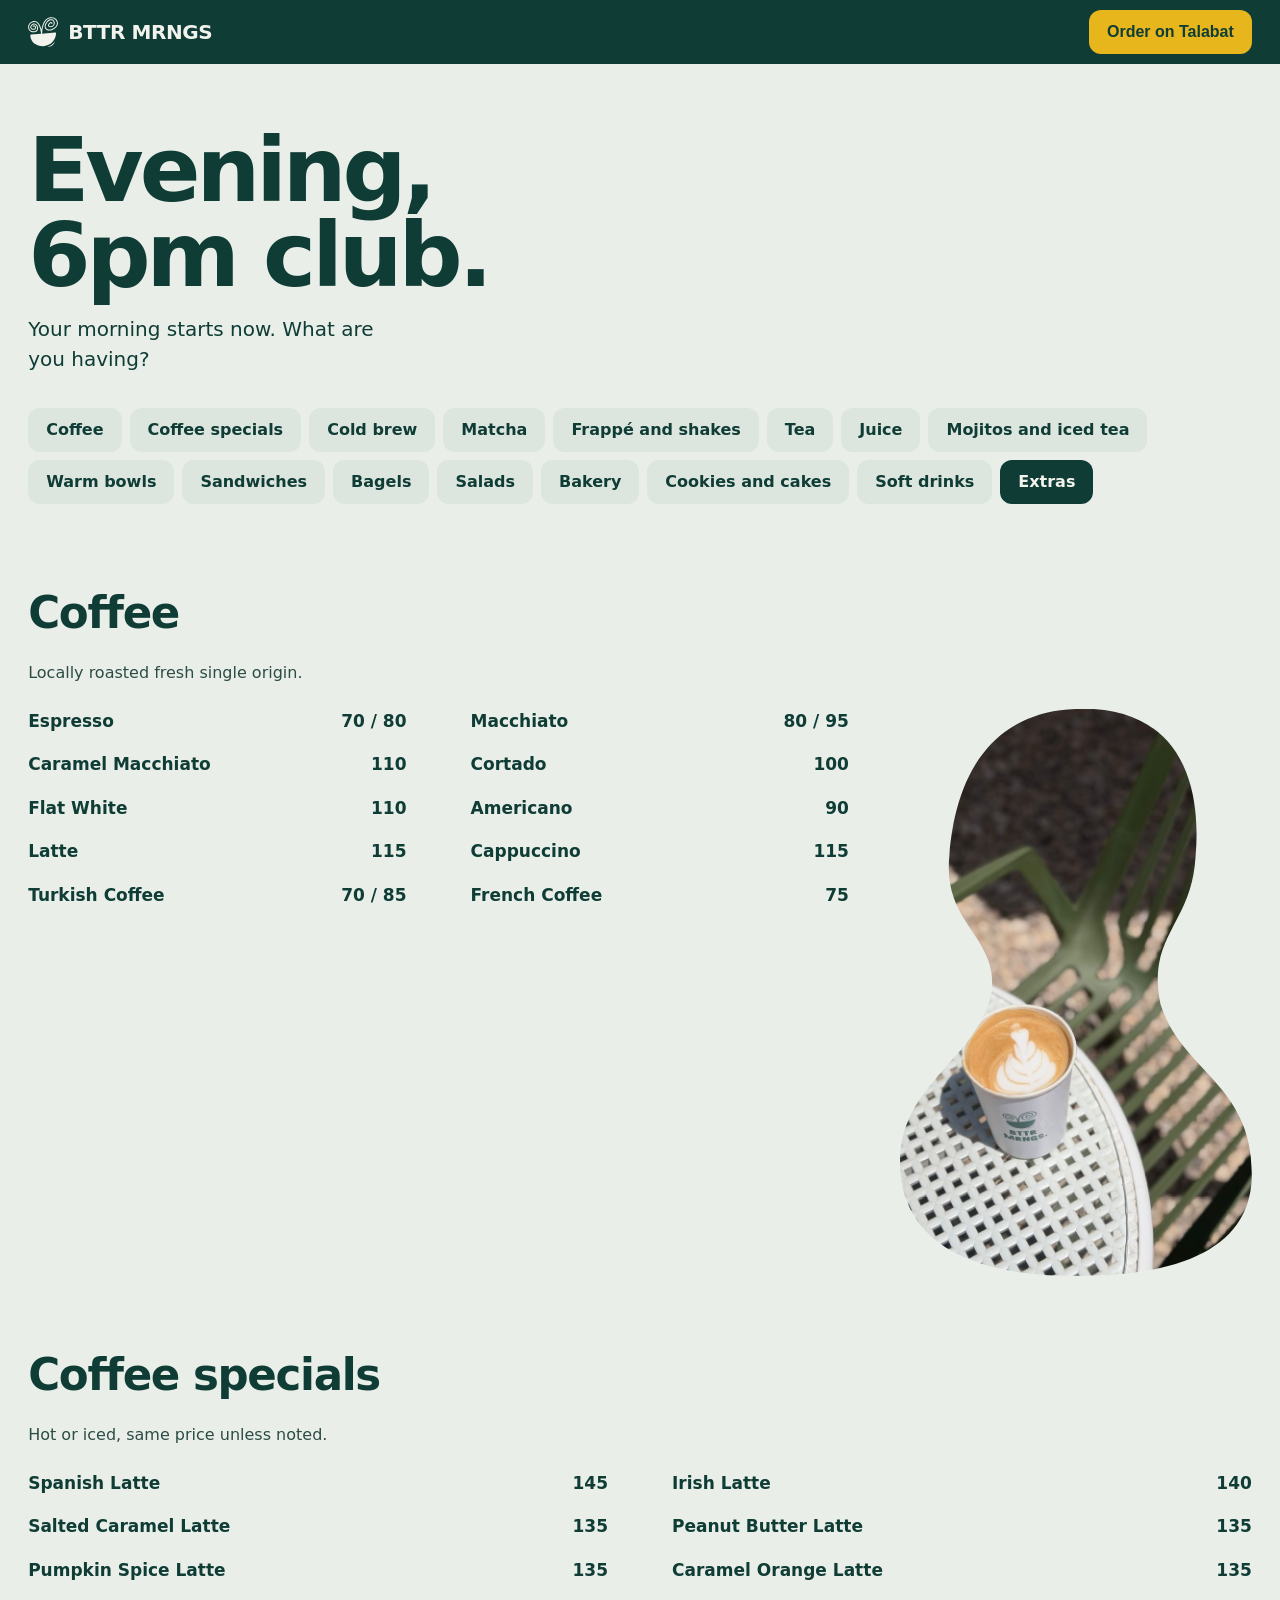
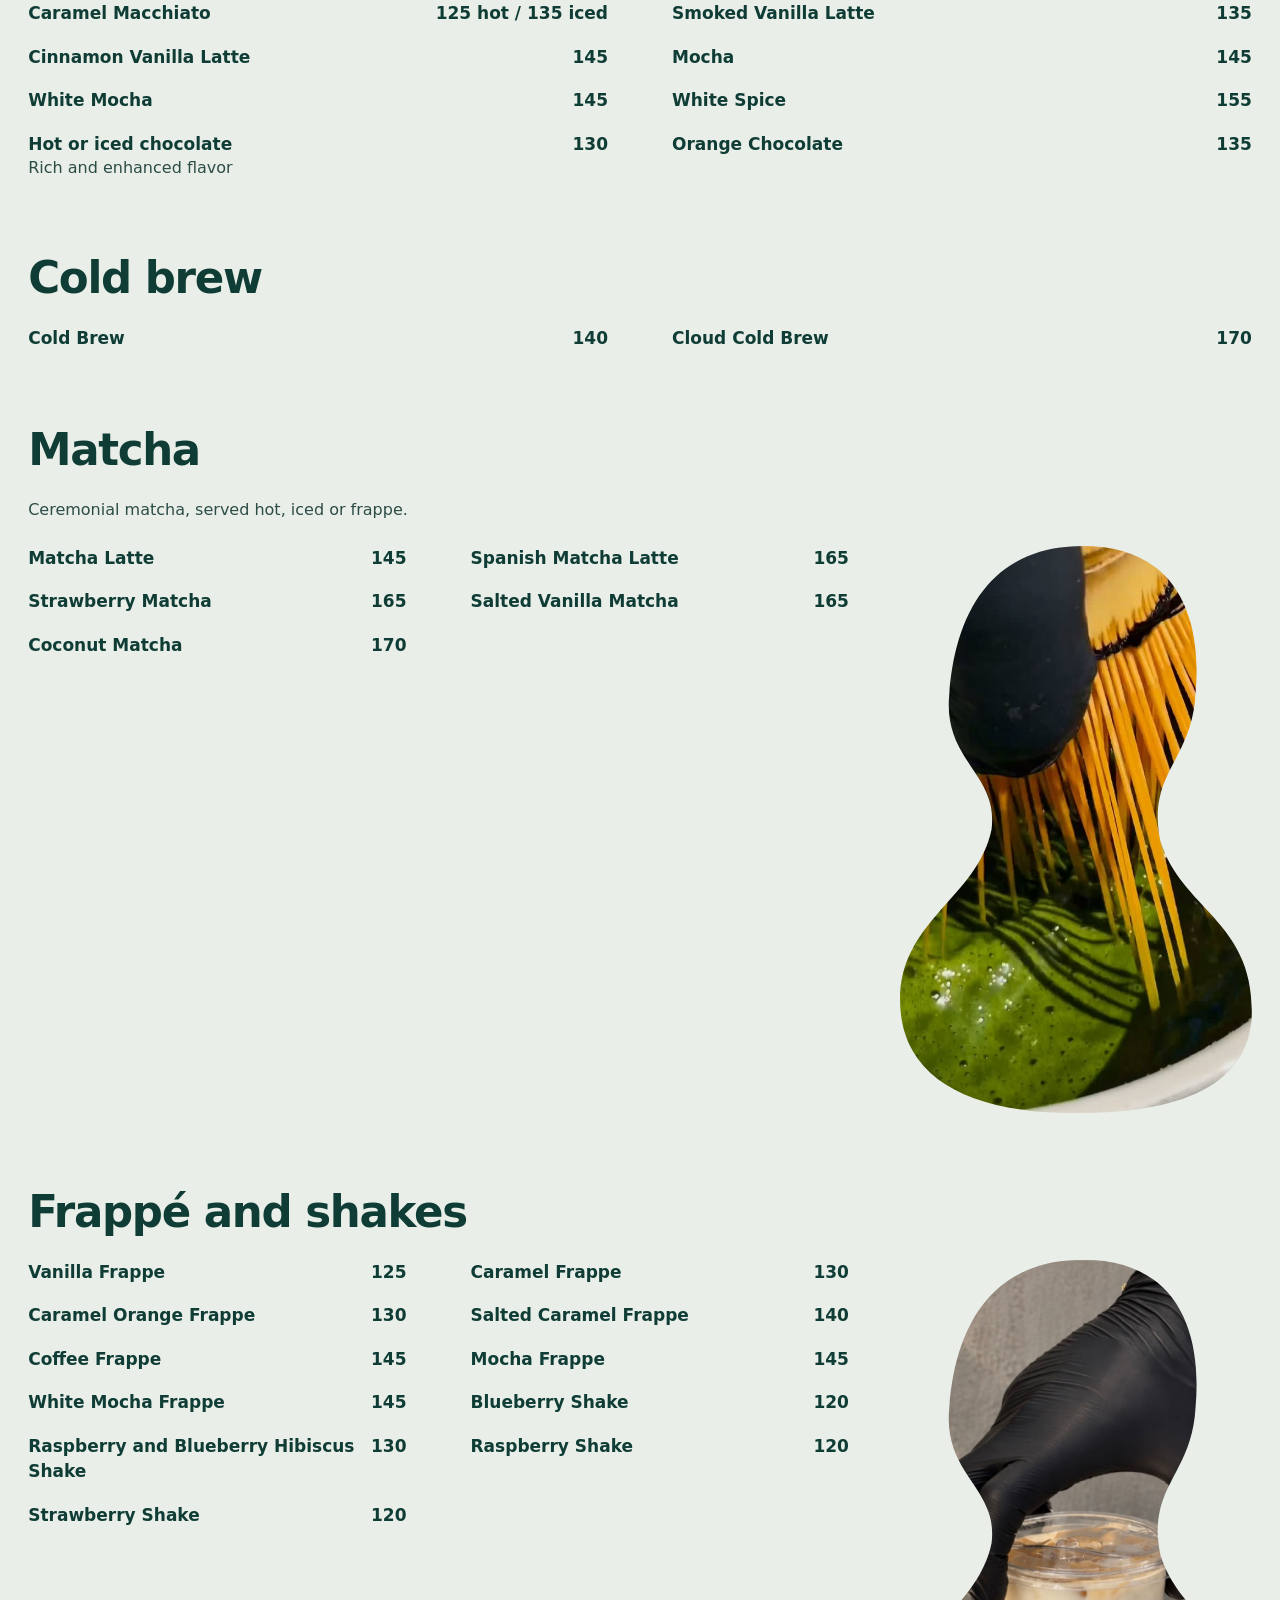
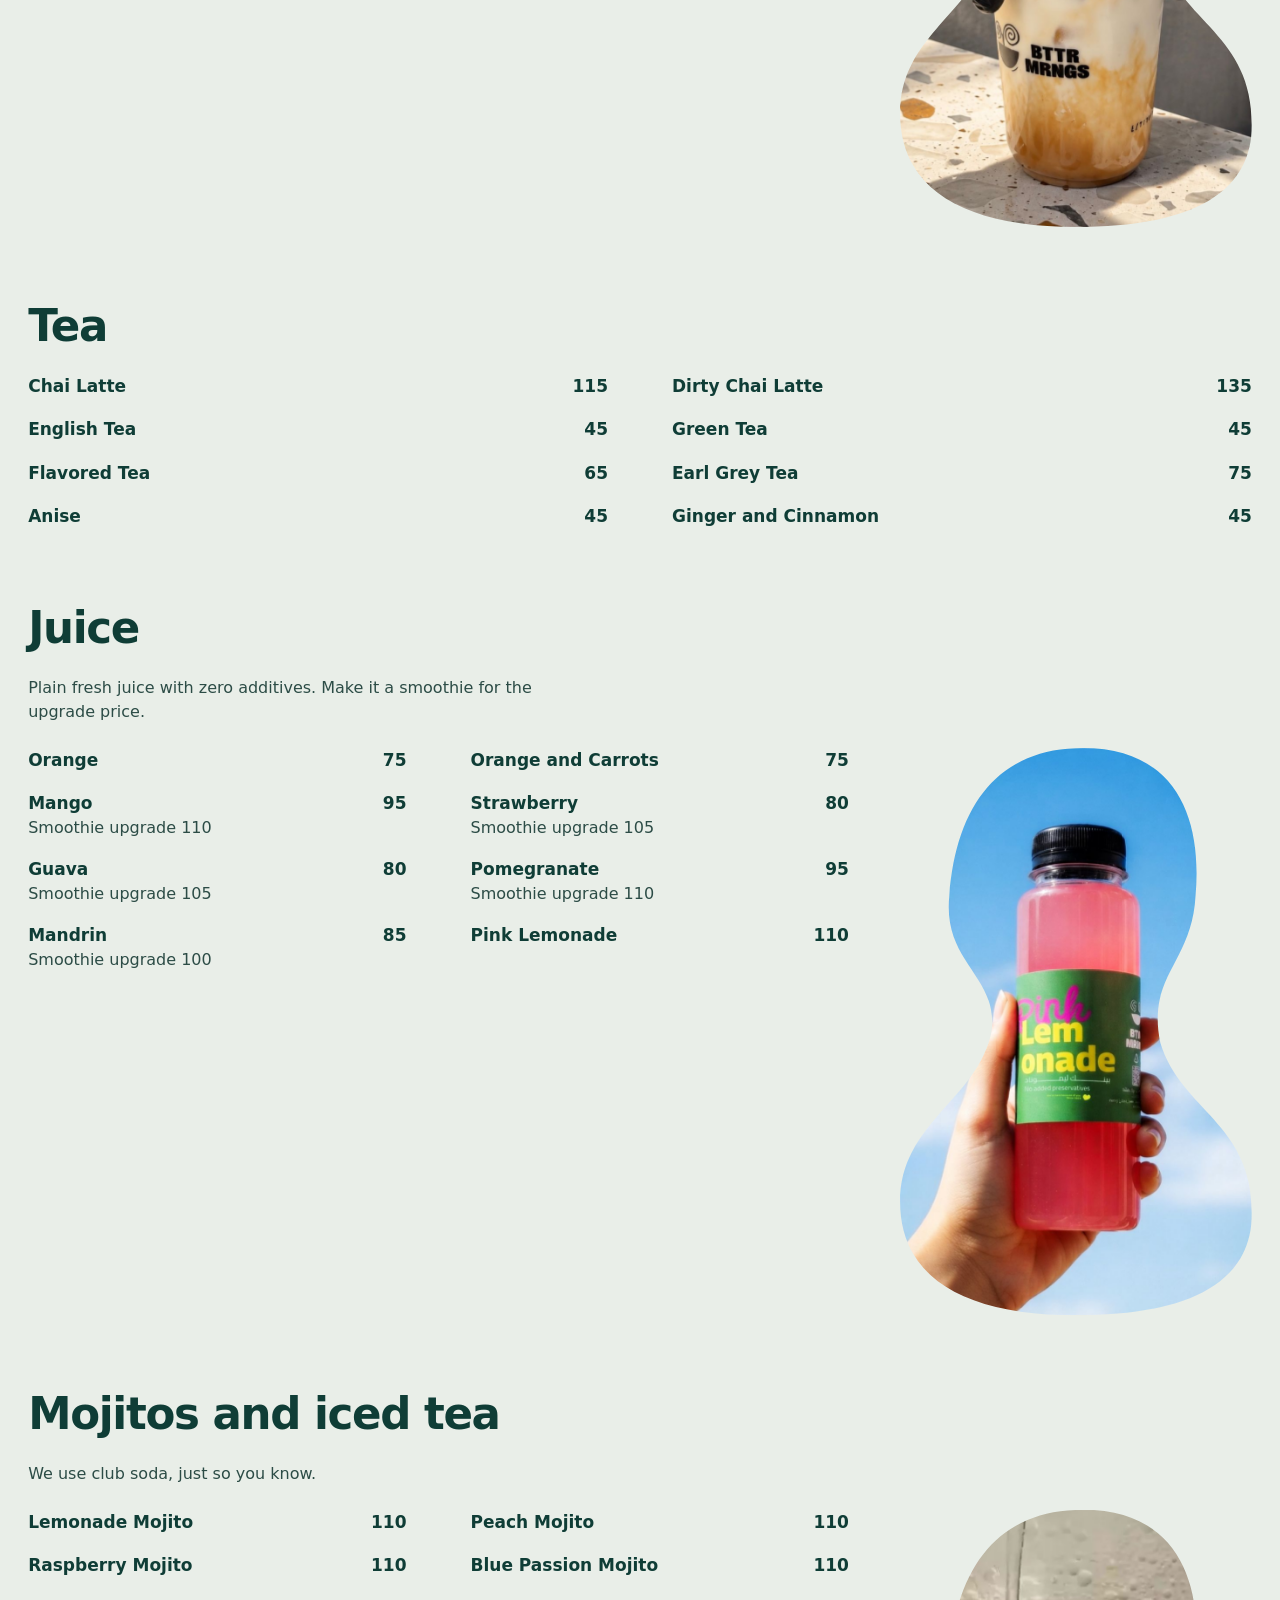
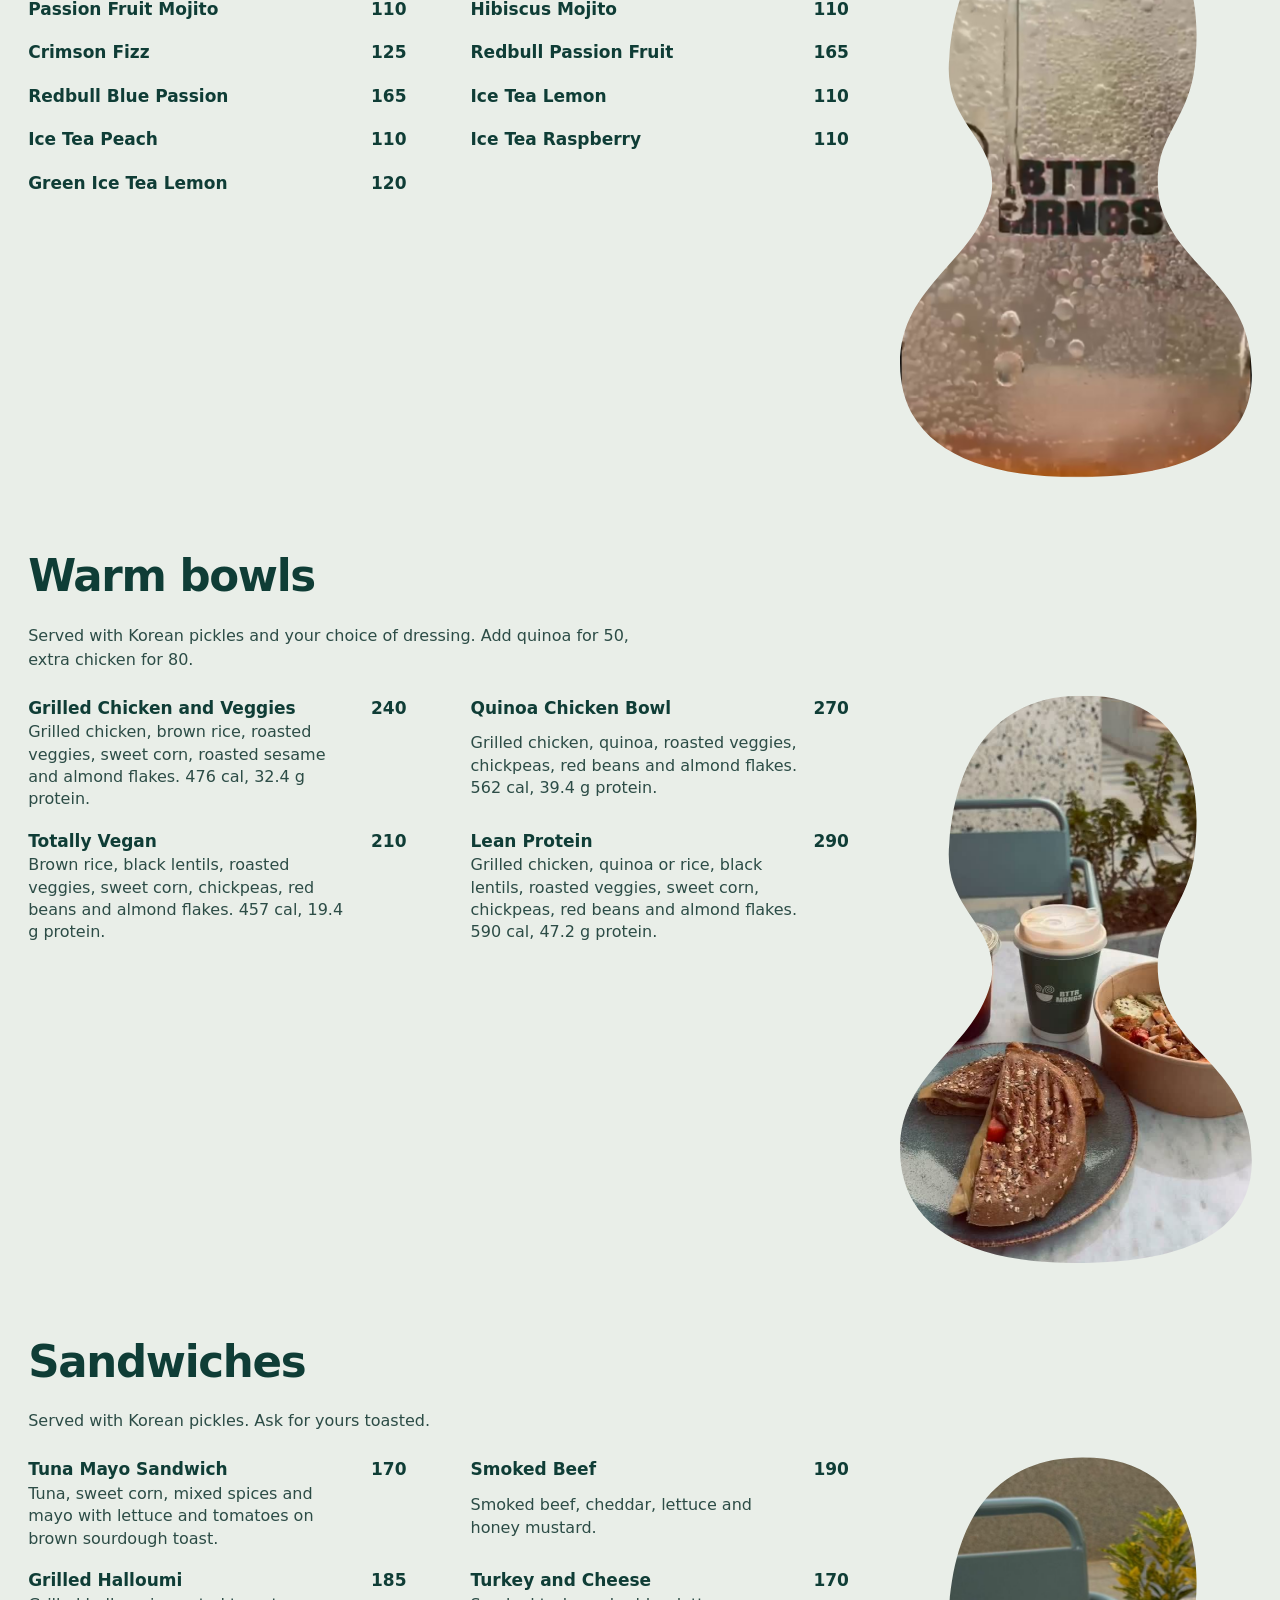
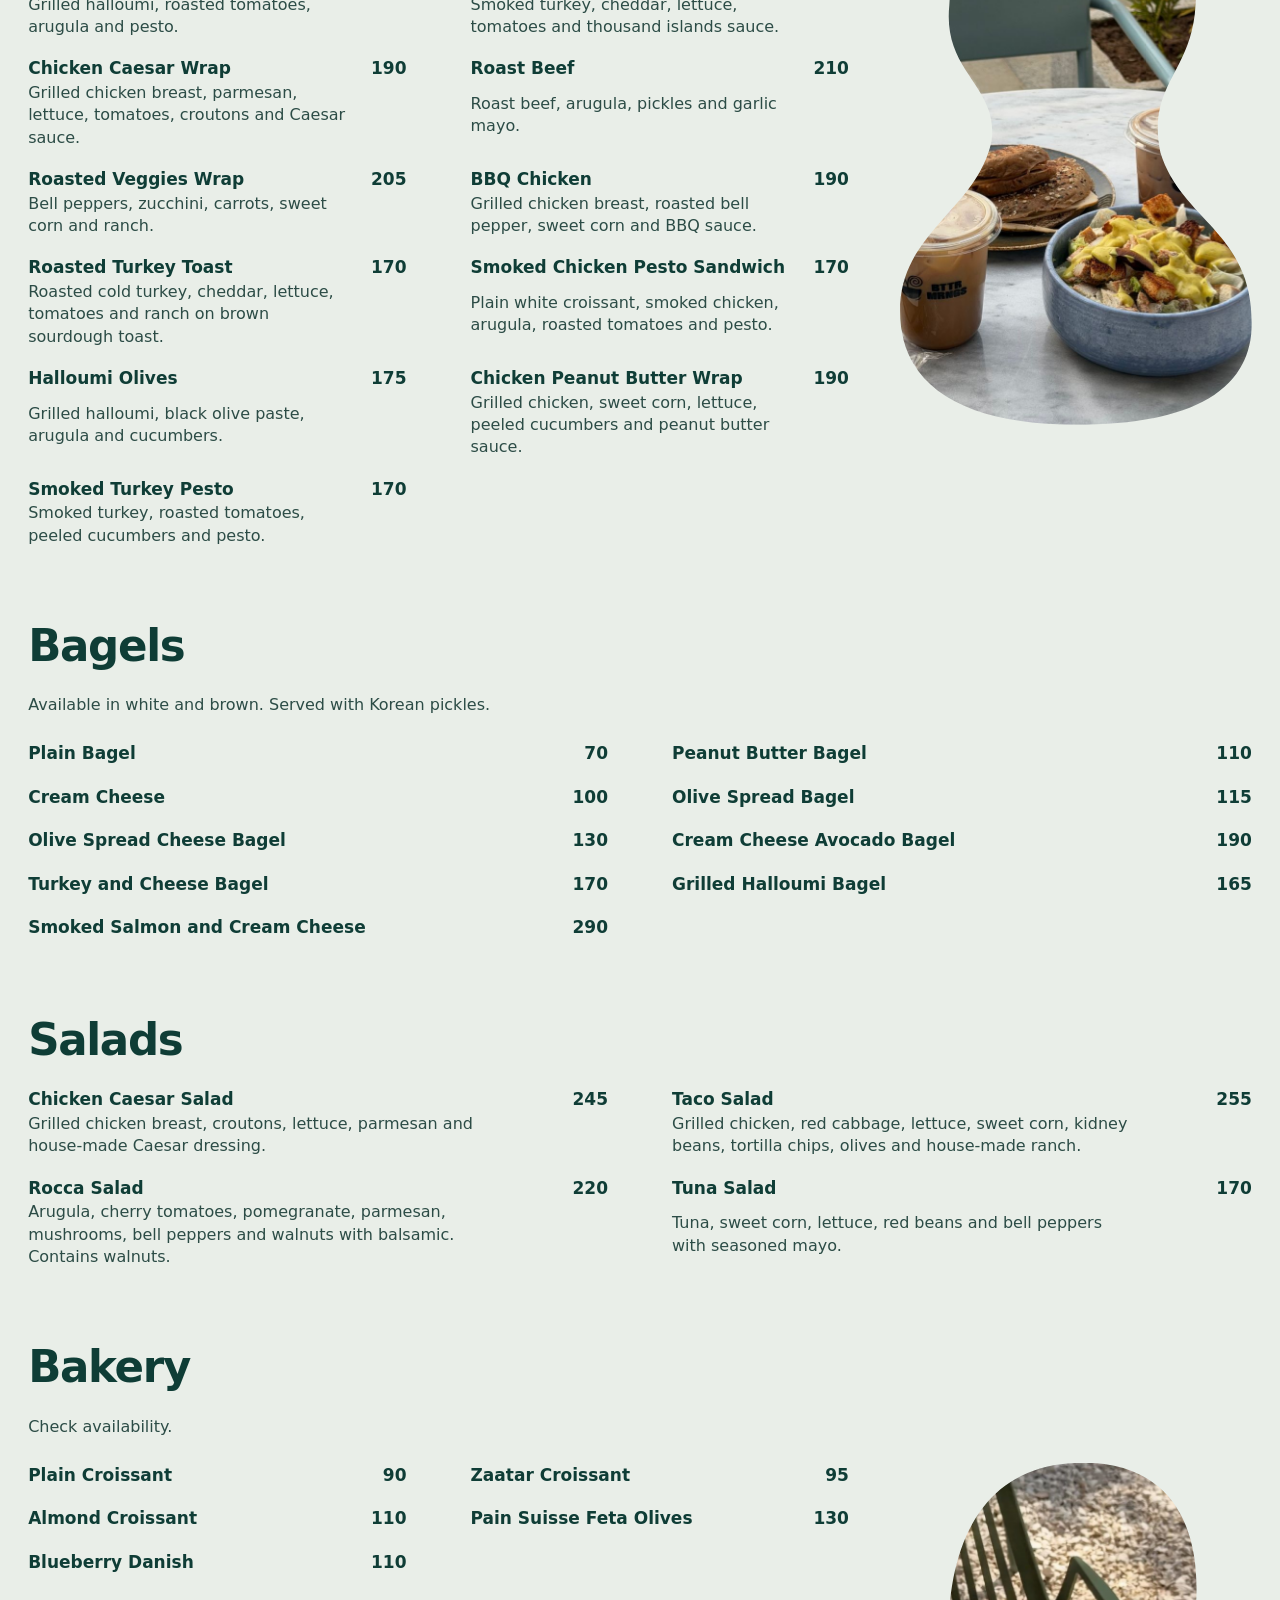
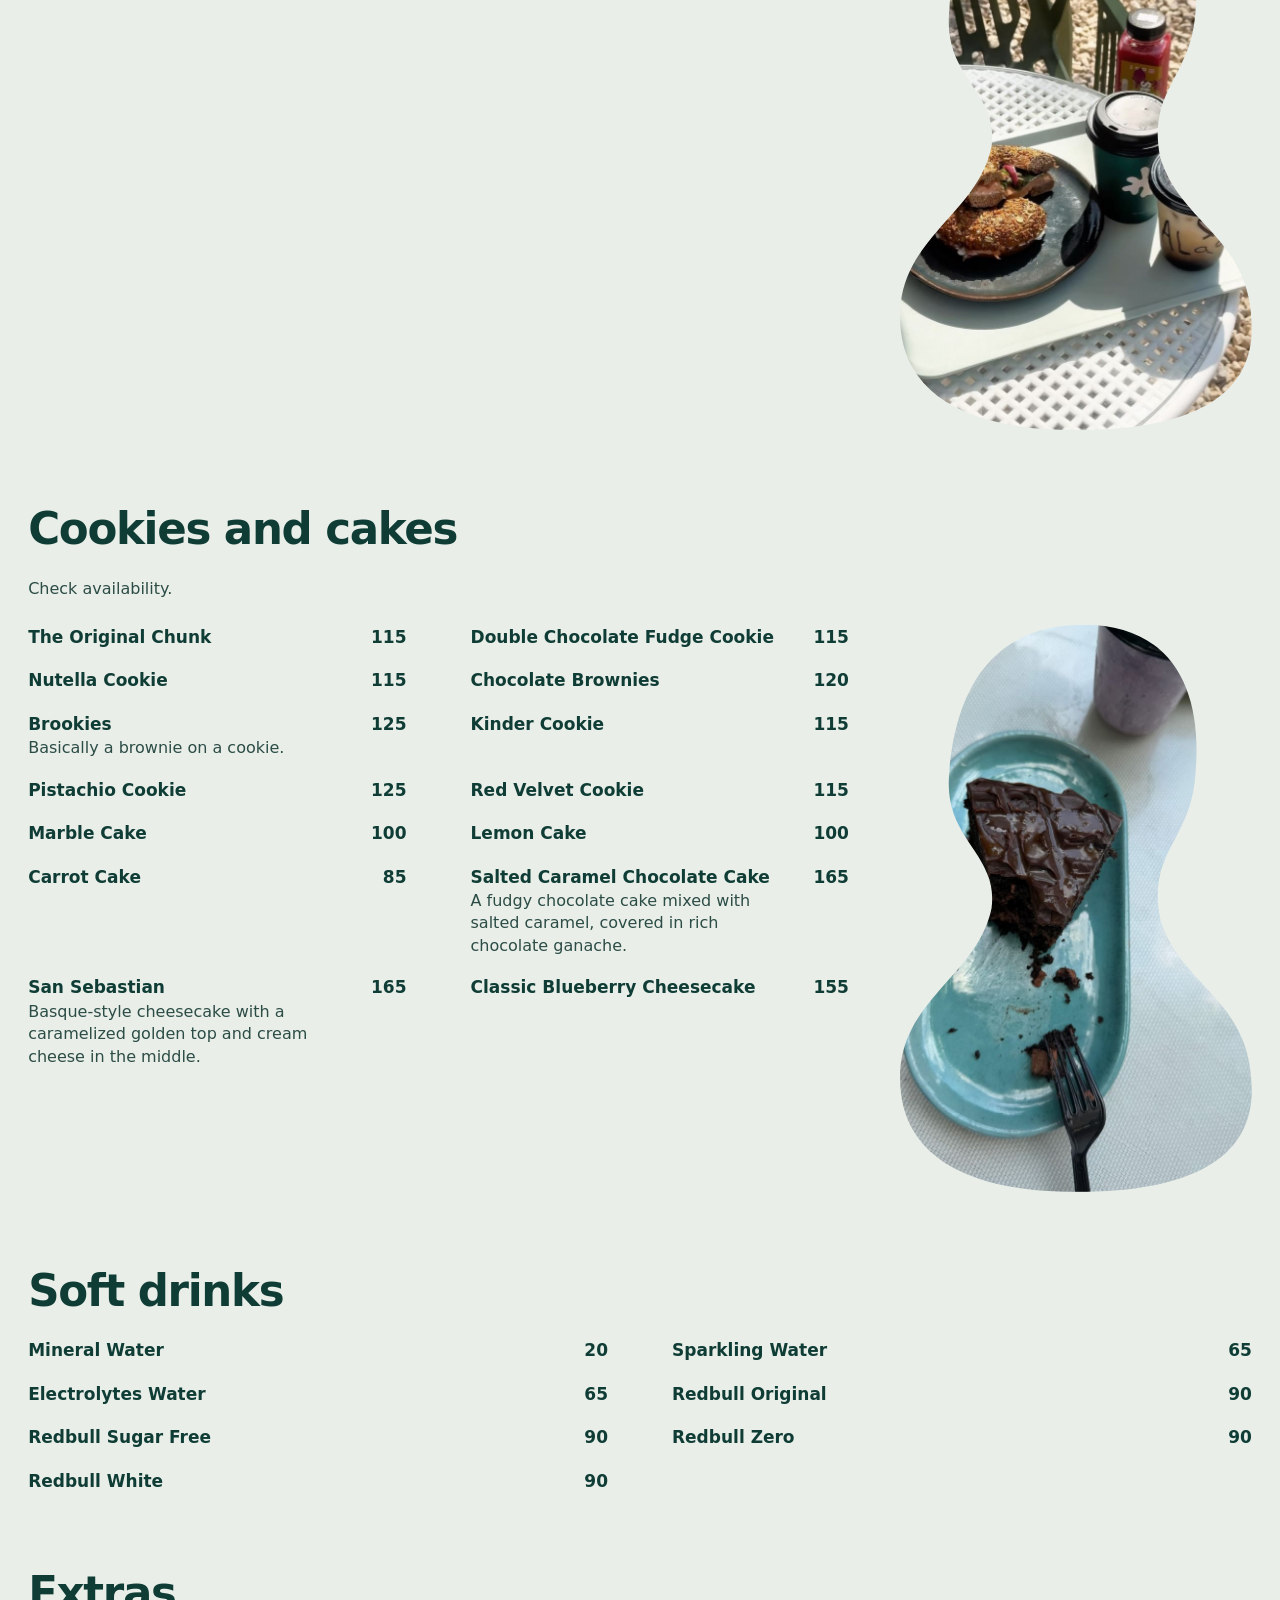
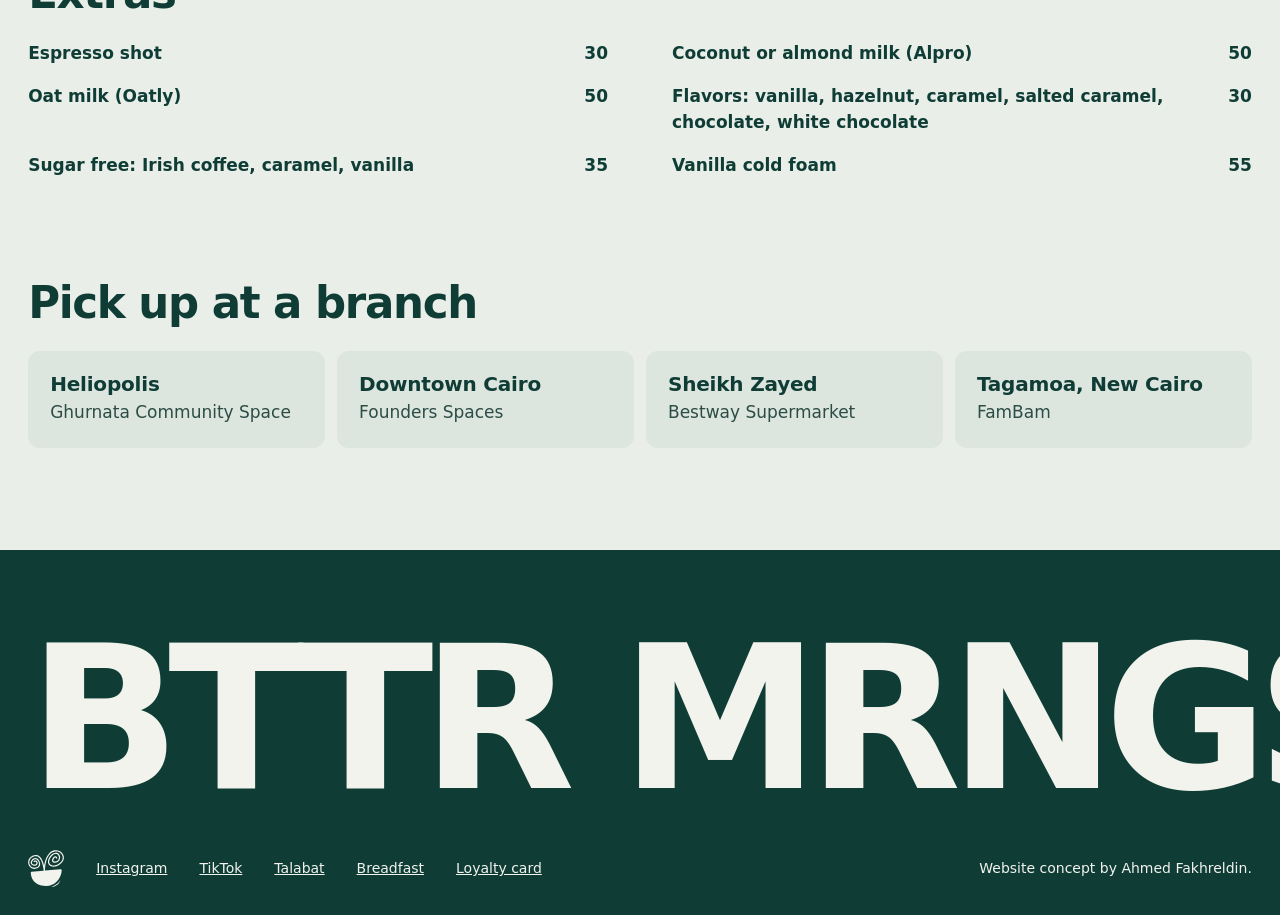
==== commit c6282678: "Redesign around the real kiosk photos Co-Authored-By: Claude Sonnet 5.5 <noreply@anthropic.com> Clau" ====
--- a/menu.html
+++ b/menu.html
@@ -5,19 +5,20 @@
 <meta name="viewport" content="width=device-width,initial-scale=1,minimum-scale=1">
 <title>Menu | Bttr Mrngs</title>
 <meta name="description" content="The full Bttr Mrngs menu with prices: coffee, matcha, bowls, sandwiches, bagels and bakery.">
-<meta name="theme-color" content="#0F3D36">
+<meta name="theme-color" content="#E9EEE8">
 <link rel="icon" type="image/svg+xml" href="img/logo-green.svg">
 <link rel="preload" as="font" type="font/woff2" href="fonts/outfit-0.woff2" crossorigin>
 <style>html.fl body{opacity:0}body{transition:opacity .25s ease}</style>
 <script>(function(){var h=document.documentElement;h.className+=' js fl';function go(){h.classList.remove('fl')}
 setTimeout(go,1200);if(document.fonts&&document.fonts.load){Promise.all([document.fonts.load('400 17px Outfit'),document.fonts.load('800 40px Outfit')]).then(go,go)}else{go()}})();</script>
-<link rel="stylesheet" href="fonts.css?v=7">
-<link rel="stylesheet" href="site.css?v=7">
+<link rel="stylesheet" href="fonts.css?v=8">
+<link rel="stylesheet" href="site.css?v=8">
 </head>
 <body>
+<svg width="0" height="0" style="position:absolute" aria-hidden="true" focusable="false"><defs><clipPath id="mirror" clipPathUnits="objectBoundingBox"><path d="M.52 0C.78 0 .86 .12 .84 .26C.83 .38 .70 .40 .74 .52C.80 .64 1 .66 1 .82C1 .95 .80 1 .5 1C.20 1 0 .94 0 .80C0 .66 .22 .62 .26 .50C.28 .40 .12 .38 .14 .26C.16 .10 .28 0 .52 0Z"/></clipPath></defs></svg>
 <header class="mhead on-dark">
-  <a class="brand" href="index.html?v=7" aria-label="Bttr Mrngs home"><img src="img/logo-cream.svg" alt="" width="32" height="32"><span>BTTR MRNGS</span></a>
-  <a class="btn light" href="https://www.talabat.com/egypt/bttr-mrngs">Order on Talabat</a>
+  <a class="brand" href="index.html?v=8" aria-label="Bttr Mrngs home"><img src="img/logo-cream.svg" alt="" width="30" height="30"><span>BTTR MRNGS</span></a>
+  <a class="btn" href="https://www.talabat.com/egypt/bttr-mrngs">Order on Talabat</a>
 </header>
 <main>
 <div class="mtop">
@@ -25,7 +26,7 @@
   <p id="greet-sub">What are you having? Prices in EGP.</p>
 </div>
 <nav class="chips" aria-label="Menu categories"><a href="#coffee">Coffee</a><a href="#specials">Coffee specials</a><a href="#cold">Cold brew</a><a href="#matcha">Matcha</a><a href="#frappe">Frappé and shakes</a><a href="#tea">Tea</a><a href="#juice">Juice</a><a href="#iced">Mojitos and iced tea</a><a href="#bowls">Warm bowls</a><a href="#sandwiches">Sandwiches</a><a href="#bagels">Bagels</a><a href="#salads">Salads</a><a href="#bakery">Bakery</a><a href="#sweets">Cookies and cakes</a><a href="#soft">Soft drinks</a><a href="#extras">Extras</a></nav>
-<section class="cat" id="coffee" aria-labelledby="coffee-h"><h2 class="rise" id="coffee-h">Coffee</h2><p class="note">Locally roasted fresh single origin.</p><div class="catbody noart"><ul class="items"><li class="item"><b>Espresso</b><span class="pr">70 / 80</span></li><li class="item"><b>Macchiato</b><span class="pr">80 / 95</span></li><li class="item"><b>Caramel Macchiato</b><span class="pr">110</span></li><li class="item"><b>Cortado</b><span class="pr">100</span></li><li class="item"><b>Flat White</b><span class="pr">110</span></li><li class="item"><b>Americano</b><span class="pr">90</span></li><li class="item"><b>Latte</b><span class="pr">115</span></li><li class="item"><b>Cappuccino</b><span class="pr">115</span></li><li class="item"><b>Turkish Coffee</b><span class="pr">70 / 85</span></li><li class="item"><b>French Coffee</b><span class="pr">75</span></li></ul></div></section><section class="cat" id="specials" aria-labelledby="specials-h"><h2 class="rise" id="specials-h">Coffee specials</h2><p class="note">Hot or iced, same price unless noted.</p><div class="catbody noart"><ul class="items"><li class="item"><b>Spanish Latte</b><span class="pr">145</span></li><li class="item"><b>Irish Latte</b><span class="pr">140</span></li><li class="item"><b>Salted Caramel Latte</b><span class="pr">135</span></li><li class="item"><b>Peanut Butter Latte</b><span class="pr">135</span></li><li class="item"><b>Pumpkin Spice Latte</b><span class="pr">135</span></li><li class="item"><b>Caramel Orange Latte</b><span class="pr">135</span></li><li class="item"><b>Caramel Macchiato</b><span class="pr">125 hot / 135 iced</span></li><li class="item"><b>Smoked Vanilla Latte</b><span class="pr">135</span></li><li class="item"><b>Cinnamon Vanilla Latte</b><span class="pr">145</span></li><li class="item"><b>Mocha</b><span class="pr">145</span></li><li class="item"><b>White Mocha</b><span class="pr">145</span></li><li class="item"><b>White Spice</b><span class="pr">155</span></li><li class="item"><b>Hot or iced chocolate</b><span class="pr">130</span><span class="d">Rich and enhanced flavor</span></li><li class="item"><b>Orange Chocolate</b><span class="pr">135</span></li></ul></div></section><section class="cat" id="cold" aria-labelledby="cold-h"><h2 class="rise" id="cold-h">Cold brew</h2><div class="catbody noart"><ul class="items"><li class="item"><b>Cold Brew</b><span class="pr">140</span></li><li class="item"><b>Cloud Cold Brew</b><span class="pr">170</span></li></ul></div></section><section class="cat" id="matcha" aria-labelledby="matcha-h"><h2 class="rise" id="matcha-h">Matcha</h2><p class="note">Ceremonial matcha, served hot, iced or frappe.</p><div class="catbody noart"><ul class="items"><li class="item"><b>Matcha Latte</b><span class="pr">145</span></li><li class="item"><b>Spanish Matcha Latte</b><span class="pr">165</span></li><li class="item"><b>Strawberry Matcha</b><span class="pr">165</span></li><li class="item"><b>Salted Vanilla Matcha</b><span class="pr">165</span></li><li class="item"><b>Coconut Matcha</b><span class="pr">170</span></li></ul></div></section><section class="cat" id="frappe" aria-labelledby="frappe-h"><h2 class="rise" id="frappe-h">Frappé and shakes</h2><div class="catbody"><ul class="items"><li class="item"><b>Vanilla Frappe</b><span class="pr">125</span></li><li class="item"><b>Caramel Frappe</b><span class="pr">130</span></li><li class="item"><b>Caramel Orange Frappe</b><span class="pr">130</span></li><li class="item"><b>Salted Caramel Frappe</b><span class="pr">140</span></li><li class="item"><b>Coffee Frappe</b><span class="pr">145</span></li><li class="item"><b>Mocha Frappe</b><span class="pr">145</span></li><li class="item"><b>White Mocha Frappe</b><span class="pr">145</span></li><li class="item"><b>Blueberry Shake</b><span class="pr">120</span></li><li class="item"><b>Raspberry and Blueberry Hibiscus Shake</b><span class="pr">130</span></li><li class="item"><b>Raspberry Shake</b><span class="pr">120</span></li><li class="item"><b>Strawberry Shake</b><span class="pr">120</span></li></ul><div class="art a2"><img src="img/frappe.webp?v=7" alt="Iced frappe cup with a stripy chocolate cookie" loading="lazy"></div></div></section><section class="cat" id="tea" aria-labelledby="tea-h"><h2 class="rise" id="tea-h">Tea</h2><div class="catbody noart"><ul class="items"><li class="item"><b>Chai Latte</b><span class="pr">115</span></li><li class="item"><b>Dirty Chai Latte</b><span class="pr">135</span></li><li class="item"><b>English Tea</b><span class="pr">45</span></li><li class="item"><b>Green Tea</b><span class="pr">45</span></li><li class="item"><b>Flavored Tea</b><span class="pr">65</span></li><li class="item"><b>Earl Grey Tea</b><span class="pr">75</span></li><li class="item"><b>Anise</b><span class="pr">45</span></li><li class="item"><b>Ginger and Cinnamon</b><span class="pr">45</span></li></ul></div></section><section class="cat" id="juice" aria-labelledby="juice-h"><h2 class="rise" id="juice-h">Juice</h2><p class="note">Plain fresh juice with zero additives. Make it a smoothie for the upgrade price.</p><div class="catbody noart"><ul class="items"><li class="item"><b>Orange</b><span class="pr">75</span></li><li class="item"><b>Orange and Carrots</b><span class="pr">75</span></li><li class="item"><b>Mango</b><span class="pr">95</span><span class="d">Smoothie upgrade 110</span></li><li class="item"><b>Strawberry</b><span class="pr">80</span><span class="d">Smoothie upgrade 105</span></li><li class="item"><b>Guava</b><span class="pr">80</span><span class="d">Smoothie upgrade 105</span></li><li class="item"><b>Pomegranate</b><span class="pr">95</span><span class="d">Smoothie upgrade 110</span></li><li class="item"><b>Mandrin</b><span class="pr">85</span><span class="d">Smoothie upgrade 100</span></li><li class="item"><b>Pink Lemonade</b><span class="pr">110</span></li></ul></div></section><section class="cat" id="iced" aria-labelledby="iced-h"><h2 class="rise" id="iced-h">Mojitos and iced tea</h2><p class="note">We use club soda, just so you know.</p><div class="catbody"><ul class="items"><li class="item"><b>Lemonade Mojito</b><span class="pr">110</span></li><li class="item"><b>Peach Mojito</b><span class="pr">110</span></li><li class="item"><b>Raspberry Mojito</b><span class="pr">110</span></li><li class="item"><b>Blue Passion Mojito</b><span class="pr">110</span></li><li class="item"><b>Passion Fruit Mojito</b><span class="pr">110</span></li><li class="item"><b>Hibiscus Mojito</b><span class="pr">110</span></li><li class="item"><b>Crimson Fizz</b><span class="pr">125</span></li><li class="item"><b>Redbull Passion Fruit</b><span class="pr">165</span></li><li class="item"><b>Redbull Blue Passion</b><span class="pr">165</span></li><li class="item"><b>Ice Tea Lemon</b><span class="pr">110</span></li><li class="item"><b>Ice Tea Peach</b><span class="pr">110</span></li><li class="item"><b>Ice Tea Raspberry</b><span class="pr">110</span></li><li class="item"><b>Green Ice Tea Lemon</b><span class="pr">120</span></li></ul><div class="art a1"><img src="img/icedtea.webp?v=7" alt="Tall glass of iced tea with ice and mint" loading="lazy"></div></div></section><section class="cat" id="bowls" aria-labelledby="bowls-h"><h2 class="rise" id="bowls-h">Warm bowls</h2><p class="note">Served with Korean pickles and your choice of dressing. Add quinoa for 50, extra chicken for 80.</p><div class="catbody"><ul class="items"><li class="item"><b>Grilled Chicken and Veggies</b><span class="pr">240</span><span class="d">Grilled chicken, brown rice, roasted veggies, sweet corn, roasted sesame and almond flakes. 476 cal, 32.4 g protein.</span></li><li class="item"><b>Quinoa Chicken Bowl</b><span class="pr">270</span><span class="d">Grilled chicken, quinoa, roasted veggies, chickpeas, red beans and almond flakes. 562 cal, 39.4 g protein.</span></li><li class="item"><b>Totally Vegan</b><span class="pr">210</span><span class="d">Brown rice, black lentils, roasted veggies, sweet corn, chickpeas, red beans and almond flakes. 457 cal, 19.4 g protein.</span></li><li class="item"><b>Lean Protein</b><span class="pr">290</span><span class="d">Grilled chicken, quinoa or rice, black lentils, roasted veggies, sweet corn, chickpeas, red beans and almond flakes. 590 cal, 47.2 g protein.</span></li></ul><div class="art a1"><img src="img/bowl.webp?v=7" alt="Warm bowl with chicken, roasted vegetables, chickpeas and mushrooms" loading="lazy"></div></div></section><section class="cat" id="sandwiches" aria-labelledby="sandwiches-h"><h2 class="rise" id="sandwiches-h">Sandwiches</h2><p class="note">Served with Korean pickles. Ask for yours toasted.</p><div class="catbody"><ul class="items"><li class="item"><b>Tuna Mayo Sandwich</b><span class="pr">170</span><span class="d">Tuna, sweet corn, mixed spices and mayo with lettuce and tomatoes on brown sourdough toast.</span></li><li class="item"><b>Smoked Beef</b><span class="pr">190</span><span class="d">Smoked beef, cheddar, lettuce and honey mustard.</span></li><li class="item"><b>Grilled Halloumi</b><span class="pr">185</span><span class="d">Grilled halloumi, roasted tomatoes, arugula and pesto.</span></li><li class="item"><b>Turkey and Cheese</b><span class="pr">170</span><span class="d">Smoked turkey, cheddar, lettuce, tomatoes and thousand islands sauce.</span></li><li class="item"><b>Chicken Caesar Wrap</b><span class="pr">190</span><span class="d">Grilled chicken breast, parmesan, lettuce, tomatoes, croutons and Caesar sauce.</span></li><li class="item"><b>Roast Beef</b><span class="pr">210</span><span class="d">Roast beef, arugula, pickles and garlic mayo.</span></li><li class="item"><b>Roasted Veggies Wrap</b><span class="pr">205</span><span class="d">Bell peppers, zucchini, carrots, sweet corn and ranch.</span></li><li class="item"><b>BBQ Chicken</b><span class="pr">190</span><span class="d">Grilled chicken breast, roasted bell pepper, sweet corn and BBQ sauce.</span></li><li class="item"><b>Roasted Turkey Toast</b><span class="pr">170</span><span class="d">Roasted cold turkey, cheddar, lettuce, tomatoes and ranch on brown sourdough toast.</span></li><li class="item"><b>Smoked Chicken Pesto Sandwich</b><span class="pr">170</span><span class="d">Plain white croissant, smoked chicken, arugula, roasted tomatoes and pesto.</span></li><li class="item"><b>Halloumi Olives</b><span class="pr">175</span><span class="d">Grilled halloumi, black olive paste, arugula and cucumbers.</span></li><li class="item"><b>Chicken Peanut Butter Wrap</b><span class="pr">190</span><span class="d">Grilled chicken, sweet corn, lettuce, peeled cucumbers and peanut butter sauce.</span></li><li class="item"><b>Smoked Turkey Pesto</b><span class="pr">170</span><span class="d">Smoked turkey, roasted tomatoes, peeled cucumbers and pesto.</span></li></ul><div class="art a2"><img src="img/sandwich.webp?v=7" alt="Turkey and cheese sandwich on brown sourdough" loading="lazy"></div></div></section><section class="cat" id="bagels" aria-labelledby="bagels-h"><h2 class="rise" id="bagels-h">Bagels</h2><p class="note">Available in white and brown. Served with Korean pickles.</p><div class="catbody noart"><ul class="items"><li class="item"><b>Plain Bagel</b><span class="pr">70</span></li><li class="item"><b>Peanut Butter Bagel</b><span class="pr">110</span></li><li class="item"><b>Cream Cheese</b><span class="pr">100</span></li><li class="item"><b>Olive Spread Bagel</b><span class="pr">115</span></li><li class="item"><b>Olive Spread Cheese Bagel</b><span class="pr">130</span></li><li class="item"><b>Cream Cheese Avocado Bagel</b><span class="pr">190</span></li><li class="item"><b>Turkey and Cheese Bagel</b><span class="pr">170</span></li><li class="item"><b>Grilled Halloumi Bagel</b><span class="pr">165</span></li><li class="item"><b>Smoked Salmon and Cream Cheese</b><span class="pr">290</span></li></ul></div></section><section class="cat" id="salads" aria-labelledby="salads-h"><h2 class="rise" id="salads-h">Salads</h2><div class="catbody noart"><ul class="items"><li class="item"><b>Chicken Caesar Salad</b><span class="pr">245</span><span class="d">Grilled chicken breast, croutons, lettuce, parmesan and house-made Caesar dressing.</span></li><li class="item"><b>Taco Salad</b><span class="pr">255</span><span class="d">Grilled chicken, red cabbage, lettuce, sweet corn, kidney beans, tortilla chips, olives and house-made ranch.</span></li><li class="item"><b>Rocca Salad</b><span class="pr">220</span><span class="d">Arugula, cherry tomatoes, pomegranate, parmesan, mushrooms, bell peppers and walnuts with balsamic. Contains walnuts.</span></li><li class="item"><b>Tuna Salad</b><span class="pr">170</span><span class="d">Tuna, sweet corn, lettuce, red beans and bell peppers with seasoned mayo.</span></li></ul></div></section><section class="cat" id="bakery" aria-labelledby="bakery-h"><h2 class="rise" id="bakery-h">Bakery</h2><p class="note">Check availability.</p><div class="catbody"><ul class="items"><li class="item"><b>Plain Croissant</b><span class="pr">90</span></li><li class="item"><b>Zaatar Croissant</b><span class="pr">95</span></li><li class="item"><b>Almond Croissant</b><span class="pr">110</span></li><li class="item"><b>Pain Suisse Feta Olives</b><span class="pr">130</span></li><li class="item"><b>Blueberry Danish</b><span class="pr">110</span></li></ul><div class="art a1"><img src="img/croissant.webp?v=7" alt="Zaatar croissant" loading="lazy"></div></div></section><section class="cat" id="sweets" aria-labelledby="sweets-h"><h2 class="rise" id="sweets-h">Cookies and cakes</h2><p class="note">Check availability.</p><div class="catbody noart"><ul class="items"><li class="item"><b>The Original Chunk</b><span class="pr">115</span></li><li class="item"><b>Double Chocolate Fudge Cookie</b><span class="pr">115</span></li><li class="item"><b>Nutella Cookie</b><span class="pr">115</span></li><li class="item"><b>Chocolate Brownies</b><span class="pr">120</span></li><li class="item"><b>Brookies</b><span class="pr">125</span><span class="d">Basically a brownie on a cookie.</span></li><li class="item"><b>Kinder Cookie</b><span class="pr">115</span></li><li class="item"><b>Pistachio Cookie</b><span class="pr">125</span></li><li class="item"><b>Red Velvet Cookie</b><span class="pr">115</span></li><li class="item"><b>Marble Cake</b><span class="pr">100</span></li><li class="item"><b>Lemon Cake</b><span class="pr">100</span></li><li class="item"><b>Carrot Cake</b><span class="pr">85</span></li><li class="item"><b>Salted Caramel Chocolate Cake</b><span class="pr">165</span><span class="d">A fudgy chocolate cake mixed with salted caramel, covered in rich chocolate ganache.</span></li><li class="item"><b>San Sebastian</b><span class="pr">165</span><span class="d">Basque-style cheesecake with a caramelized golden top and cream cheese in the middle.</span></li><li class="item"><b>Classic Blueberry Cheesecake</b><span class="pr">155</span></li></ul></div></section><section class="cat" id="soft" aria-labelledby="soft-h"><h2 class="rise" id="soft-h">Soft drinks</h2><div class="catbody noart"><ul class="items"><li class="item"><b>Mineral Water</b><span class="pr">20</span></li><li class="item"><b>Sparkling Water</b><span class="pr">65</span></li><li class="item"><b>Electrolytes Water</b><span class="pr">65</span></li><li class="item"><b>Redbull Original</b><span class="pr">90</span></li><li class="item"><b>Redbull Sugar Free</b><span class="pr">90</span></li><li class="item"><b>Redbull Zero</b><span class="pr">90</span></li><li class="item"><b>Redbull White</b><span class="pr">90</span></li></ul></div></section><section class="cat" id="extras" aria-labelledby="extras-h"><h2 class="rise" id="extras-h">Extras</h2><div class="catbody noart"><ul class="items"><li class="item"><b>Espresso shot</b><span class="pr">30</span></li><li class="item"><b>Coconut or almond milk (Alpro)</b><span class="pr">50</span></li><li class="item"><b>Oat milk (Oatly)</b><span class="pr">50</span></li><li class="item"><b>Flavors: vanilla, hazelnut, caramel, salted caramel, chocolate, white chocolate</b><span class="pr">30</span></li><li class="item"><b>Sugar free: Irish coffee, caramel, vanilla</b><span class="pr">35</span></li><li class="item"><b>Vanilla cold foam</b><span class="pr">55</span></li></ul></div></section>
+<section class="cat" id="coffee" aria-labelledby="coffee-h"><h2 class="rise" id="coffee-h">Coffee</h2><p class="note">Locally roasted fresh single origin.</p><div class="catbody"><ul class="items"><li class="item"><b>Espresso</b><span class="pr">70 / 80</span></li><li class="item"><b>Macchiato</b><span class="pr">80 / 95</span></li><li class="item"><b>Caramel Macchiato</b><span class="pr">110</span></li><li class="item"><b>Cortado</b><span class="pr">100</span></li><li class="item"><b>Flat White</b><span class="pr">110</span></li><li class="item"><b>Americano</b><span class="pr">90</span></li><li class="item"><b>Latte</b><span class="pr">115</span></li><li class="item"><b>Cappuccino</b><span class="pr">115</span></li><li class="item"><b>Turkish Coffee</b><span class="pr">70 / 85</span></li><li class="item"><b>French Coffee</b><span class="pr">75</span></li></ul><div class="art m"><img src="img/g4.jpg?v=8" alt="A flat white on a white perforated table" loading="lazy"></div></div></section><section class="cat" id="specials" aria-labelledby="specials-h"><h2 class="rise" id="specials-h">Coffee specials</h2><p class="note">Hot or iced, same price unless noted.</p><div class="catbody noart"><ul class="items"><li class="item"><b>Spanish Latte</b><span class="pr">145</span></li><li class="item"><b>Irish Latte</b><span class="pr">140</span></li><li class="item"><b>Salted Caramel Latte</b><span class="pr">135</span></li><li class="item"><b>Peanut Butter Latte</b><span class="pr">135</span></li><li class="item"><b>Pumpkin Spice Latte</b><span class="pr">135</span></li><li class="item"><b>Caramel Orange Latte</b><span class="pr">135</span></li><li class="item"><b>Caramel Macchiato</b><span class="pr">125 hot / 135 iced</span></li><li class="item"><b>Smoked Vanilla Latte</b><span class="pr">135</span></li><li class="item"><b>Cinnamon Vanilla Latte</b><span class="pr">145</span></li><li class="item"><b>Mocha</b><span class="pr">145</span></li><li class="item"><b>White Mocha</b><span class="pr">145</span></li><li class="item"><b>White Spice</b><span class="pr">155</span></li><li class="item"><b>Hot or iced chocolate</b><span class="pr">130</span><span class="d">Rich and enhanced flavor</span></li><li class="item"><b>Orange Chocolate</b><span class="pr">135</span></li></ul></div></section><section class="cat" id="cold" aria-labelledby="cold-h"><h2 class="rise" id="cold-h">Cold brew</h2><div class="catbody noart"><ul class="items"><li class="item"><b>Cold Brew</b><span class="pr">140</span></li><li class="item"><b>Cloud Cold Brew</b><span class="pr">170</span></li></ul></div></section><section class="cat" id="matcha" aria-labelledby="matcha-h"><h2 class="rise" id="matcha-h">Matcha</h2><p class="note">Ceremonial matcha, served hot, iced or frappe.</p><div class="catbody"><ul class="items"><li class="item"><b>Matcha Latte</b><span class="pr">145</span></li><li class="item"><b>Spanish Matcha Latte</b><span class="pr">165</span></li><li class="item"><b>Strawberry Matcha</b><span class="pr">165</span></li><li class="item"><b>Salted Vanilla Matcha</b><span class="pr">165</span></li><li class="item"><b>Coconut Matcha</b><span class="pr">170</span></li></ul><div class="art m"><img src="img/m-matcha.jpg?v=8" alt="A bamboo whisk in a bowl of matcha" loading="lazy"></div></div></section><section class="cat" id="frappe" aria-labelledby="frappe-h"><h2 class="rise" id="frappe-h">Frappé and shakes</h2><div class="catbody"><ul class="items"><li class="item"><b>Vanilla Frappe</b><span class="pr">125</span></li><li class="item"><b>Caramel Frappe</b><span class="pr">130</span></li><li class="item"><b>Caramel Orange Frappe</b><span class="pr">130</span></li><li class="item"><b>Salted Caramel Frappe</b><span class="pr">140</span></li><li class="item"><b>Coffee Frappe</b><span class="pr">145</span></li><li class="item"><b>Mocha Frappe</b><span class="pr">145</span></li><li class="item"><b>White Mocha Frappe</b><span class="pr">145</span></li><li class="item"><b>Blueberry Shake</b><span class="pr">120</span></li><li class="item"><b>Raspberry and Blueberry Hibiscus Shake</b><span class="pr">130</span></li><li class="item"><b>Raspberry Shake</b><span class="pr">120</span></li><li class="item"><b>Strawberry Shake</b><span class="pr">120</span></li></ul><div class="art m"><img src="img/g7.jpg?v=8" alt="A gloved hand holding an iced coffee with the logo" loading="lazy"></div></div></section><section class="cat" id="tea" aria-labelledby="tea-h"><h2 class="rise" id="tea-h">Tea</h2><div class="catbody noart"><ul class="items"><li class="item"><b>Chai Latte</b><span class="pr">115</span></li><li class="item"><b>Dirty Chai Latte</b><span class="pr">135</span></li><li class="item"><b>English Tea</b><span class="pr">45</span></li><li class="item"><b>Green Tea</b><span class="pr">45</span></li><li class="item"><b>Flavored Tea</b><span class="pr">65</span></li><li class="item"><b>Earl Grey Tea</b><span class="pr">75</span></li><li class="item"><b>Anise</b><span class="pr">45</span></li><li class="item"><b>Ginger and Cinnamon</b><span class="pr">45</span></li></ul></div></section><section class="cat" id="juice" aria-labelledby="juice-h"><h2 class="rise" id="juice-h">Juice</h2><p class="note">Plain fresh juice with zero additives. Make it a smoothie for the upgrade price.</p><div class="catbody"><ul class="items"><li class="item"><b>Orange</b><span class="pr">75</span></li><li class="item"><b>Orange and Carrots</b><span class="pr">75</span></li><li class="item"><b>Mango</b><span class="pr">95</span><span class="d">Smoothie upgrade 110</span></li><li class="item"><b>Strawberry</b><span class="pr">80</span><span class="d">Smoothie upgrade 105</span></li><li class="item"><b>Guava</b><span class="pr">80</span><span class="d">Smoothie upgrade 105</span></li><li class="item"><b>Pomegranate</b><span class="pr">95</span><span class="d">Smoothie upgrade 110</span></li><li class="item"><b>Mandrin</b><span class="pr">85</span><span class="d">Smoothie upgrade 100</span></li><li class="item"><b>Pink Lemonade</b><span class="pr">110</span></li></ul><div class="art m"><img src="img/g6.jpg?v=8" alt="A bottle of pink lemonade against the sky" loading="lazy"></div></div></section><section class="cat" id="iced" aria-labelledby="iced-h"><h2 class="rise" id="iced-h">Mojitos and iced tea</h2><p class="note">We use club soda, just so you know.</p><div class="catbody"><ul class="items"><li class="item"><b>Lemonade Mojito</b><span class="pr">110</span></li><li class="item"><b>Peach Mojito</b><span class="pr">110</span></li><li class="item"><b>Raspberry Mojito</b><span class="pr">110</span></li><li class="item"><b>Blue Passion Mojito</b><span class="pr">110</span></li><li class="item"><b>Passion Fruit Mojito</b><span class="pr">110</span></li><li class="item"><b>Hibiscus Mojito</b><span class="pr">110</span></li><li class="item"><b>Crimson Fizz</b><span class="pr">125</span></li><li class="item"><b>Redbull Passion Fruit</b><span class="pr">165</span></li><li class="item"><b>Redbull Blue Passion</b><span class="pr">165</span></li><li class="item"><b>Ice Tea Lemon</b><span class="pr">110</span></li><li class="item"><b>Ice Tea Peach</b><span class="pr">110</span></li><li class="item"><b>Ice Tea Raspberry</b><span class="pr">110</span></li><li class="item"><b>Green Ice Tea Lemon</b><span class="pr">120</span></li></ul><div class="art m"><img src="img/m-iced.jpg?v=8" alt="A cold glass with the logo, beaded with condensation" loading="lazy"></div></div></section><section class="cat" id="bowls" aria-labelledby="bowls-h"><h2 class="rise" id="bowls-h">Warm bowls</h2><p class="note">Served with Korean pickles and your choice of dressing. Add quinoa for 50, extra chicken for 80.</p><div class="catbody"><ul class="items"><li class="item"><b>Grilled Chicken and Veggies</b><span class="pr">240</span><span class="d">Grilled chicken, brown rice, roasted veggies, sweet corn, roasted sesame and almond flakes. 476 cal, 32.4 g protein.</span></li><li class="item"><b>Quinoa Chicken Bowl</b><span class="pr">270</span><span class="d">Grilled chicken, quinoa, roasted veggies, chickpeas, red beans and almond flakes. 562 cal, 39.4 g protein.</span></li><li class="item"><b>Totally Vegan</b><span class="pr">210</span><span class="d">Brown rice, black lentils, roasted veggies, sweet corn, chickpeas, red beans and almond flakes. 457 cal, 19.4 g protein.</span></li><li class="item"><b>Lean Protein</b><span class="pr">290</span><span class="d">Grilled chicken, quinoa or rice, black lentils, roasted veggies, sweet corn, chickpeas, red beans and almond flakes. 590 cal, 47.2 g protein.</span></li></ul><div class="art m"><img src="img/g1.jpg?v=8" alt="A warm bowl, an iced drink and a toasted sandwich" loading="lazy"></div></div></section><section class="cat" id="sandwiches" aria-labelledby="sandwiches-h"><h2 class="rise" id="sandwiches-h">Sandwiches</h2><p class="note">Served with Korean pickles. Ask for yours toasted.</p><div class="catbody"><ul class="items"><li class="item"><b>Tuna Mayo Sandwich</b><span class="pr">170</span><span class="d">Tuna, sweet corn, mixed spices and mayo with lettuce and tomatoes on brown sourdough toast.</span></li><li class="item"><b>Smoked Beef</b><span class="pr">190</span><span class="d">Smoked beef, cheddar, lettuce and honey mustard.</span></li><li class="item"><b>Grilled Halloumi</b><span class="pr">185</span><span class="d">Grilled halloumi, roasted tomatoes, arugula and pesto.</span></li><li class="item"><b>Turkey and Cheese</b><span class="pr">170</span><span class="d">Smoked turkey, cheddar, lettuce, tomatoes and thousand islands sauce.</span></li><li class="item"><b>Chicken Caesar Wrap</b><span class="pr">190</span><span class="d">Grilled chicken breast, parmesan, lettuce, tomatoes, croutons and Caesar sauce.</span></li><li class="item"><b>Roast Beef</b><span class="pr">210</span><span class="d">Roast beef, arugula, pickles and garlic mayo.</span></li><li class="item"><b>Roasted Veggies Wrap</b><span class="pr">205</span><span class="d">Bell peppers, zucchini, carrots, sweet corn and ranch.</span></li><li class="item"><b>BBQ Chicken</b><span class="pr">190</span><span class="d">Grilled chicken breast, roasted bell pepper, sweet corn and BBQ sauce.</span></li><li class="item"><b>Roasted Turkey Toast</b><span class="pr">170</span><span class="d">Roasted cold turkey, cheddar, lettuce, tomatoes and ranch on brown sourdough toast.</span></li><li class="item"><b>Smoked Chicken Pesto Sandwich</b><span class="pr">170</span><span class="d">Plain white croissant, smoked chicken, arugula, roasted tomatoes and pesto.</span></li><li class="item"><b>Halloumi Olives</b><span class="pr">175</span><span class="d">Grilled halloumi, black olive paste, arugula and cucumbers.</span></li><li class="item"><b>Chicken Peanut Butter Wrap</b><span class="pr">190</span><span class="d">Grilled chicken, sweet corn, lettuce, peeled cucumbers and peanut butter sauce.</span></li><li class="item"><b>Smoked Turkey Pesto</b><span class="pr">170</span><span class="d">Smoked turkey, roasted tomatoes, peeled cucumbers and pesto.</span></li></ul><div class="art m"><img src="img/g2.jpg?v=8" alt="A bagel, a bowl and two iced coffees" loading="lazy"></div></div></section><section class="cat" id="bagels" aria-labelledby="bagels-h"><h2 class="rise" id="bagels-h">Bagels</h2><p class="note">Available in white and brown. Served with Korean pickles.</p><div class="catbody noart"><ul class="items"><li class="item"><b>Plain Bagel</b><span class="pr">70</span></li><li class="item"><b>Peanut Butter Bagel</b><span class="pr">110</span></li><li class="item"><b>Cream Cheese</b><span class="pr">100</span></li><li class="item"><b>Olive Spread Bagel</b><span class="pr">115</span></li><li class="item"><b>Olive Spread Cheese Bagel</b><span class="pr">130</span></li><li class="item"><b>Cream Cheese Avocado Bagel</b><span class="pr">190</span></li><li class="item"><b>Turkey and Cheese Bagel</b><span class="pr">170</span></li><li class="item"><b>Grilled Halloumi Bagel</b><span class="pr">165</span></li><li class="item"><b>Smoked Salmon and Cream Cheese</b><span class="pr">290</span></li></ul></div></section><section class="cat" id="salads" aria-labelledby="salads-h"><h2 class="rise" id="salads-h">Salads</h2><div class="catbody noart"><ul class="items"><li class="item"><b>Chicken Caesar Salad</b><span class="pr">245</span><span class="d">Grilled chicken breast, croutons, lettuce, parmesan and house-made Caesar dressing.</span></li><li class="item"><b>Taco Salad</b><span class="pr">255</span><span class="d">Grilled chicken, red cabbage, lettuce, sweet corn, kidney beans, tortilla chips, olives and house-made ranch.</span></li><li class="item"><b>Rocca Salad</b><span class="pr">220</span><span class="d">Arugula, cherry tomatoes, pomegranate, parmesan, mushrooms, bell peppers and walnuts with balsamic. Contains walnuts.</span></li><li class="item"><b>Tuna Salad</b><span class="pr">170</span><span class="d">Tuna, sweet corn, lettuce, red beans and bell peppers with seasoned mayo.</span></li></ul></div></section><section class="cat" id="bakery" aria-labelledby="bakery-h"><h2 class="rise" id="bakery-h">Bakery</h2><p class="note">Check availability.</p><div class="catbody"><ul class="items"><li class="item"><b>Plain Croissant</b><span class="pr">90</span></li><li class="item"><b>Zaatar Croissant</b><span class="pr">95</span></li><li class="item"><b>Almond Croissant</b><span class="pr">110</span></li><li class="item"><b>Pain Suisse Feta Olives</b><span class="pr">130</span></li><li class="item"><b>Blueberry Danish</b><span class="pr">110</span></li></ul><div class="art m"><img src="img/g5.jpg?v=8" alt="A pastry plate with two cups on a tray" loading="lazy"></div></div></section><section class="cat" id="sweets" aria-labelledby="sweets-h"><h2 class="rise" id="sweets-h">Cookies and cakes</h2><p class="note">Check availability.</p><div class="catbody"><ul class="items"><li class="item"><b>The Original Chunk</b><span class="pr">115</span></li><li class="item"><b>Double Chocolate Fudge Cookie</b><span class="pr">115</span></li><li class="item"><b>Nutella Cookie</b><span class="pr">115</span></li><li class="item"><b>Chocolate Brownies</b><span class="pr">120</span></li><li class="item"><b>Brookies</b><span class="pr">125</span><span class="d">Basically a brownie on a cookie.</span></li><li class="item"><b>Kinder Cookie</b><span class="pr">115</span></li><li class="item"><b>Pistachio Cookie</b><span class="pr">125</span></li><li class="item"><b>Red Velvet Cookie</b><span class="pr">115</span></li><li class="item"><b>Marble Cake</b><span class="pr">100</span></li><li class="item"><b>Lemon Cake</b><span class="pr">100</span></li><li class="item"><b>Carrot Cake</b><span class="pr">85</span></li><li class="item"><b>Salted Caramel Chocolate Cake</b><span class="pr">165</span><span class="d">A fudgy chocolate cake mixed with salted caramel, covered in rich chocolate ganache.</span></li><li class="item"><b>San Sebastian</b><span class="pr">165</span><span class="d">Basque-style cheesecake with a caramelized golden top and cream cheese in the middle.</span></li><li class="item"><b>Classic Blueberry Cheesecake</b><span class="pr">155</span></li></ul><div class="art m"><img src="img/m-sweets.jpg?v=8" alt="A slice of chocolate cake on a teal plate" loading="lazy"></div></div></section><section class="cat" id="soft" aria-labelledby="soft-h"><h2 class="rise" id="soft-h">Soft drinks</h2><div class="catbody noart"><ul class="items"><li class="item"><b>Mineral Water</b><span class="pr">20</span></li><li class="item"><b>Sparkling Water</b><span class="pr">65</span></li><li class="item"><b>Electrolytes Water</b><span class="pr">65</span></li><li class="item"><b>Redbull Original</b><span class="pr">90</span></li><li class="item"><b>Redbull Sugar Free</b><span class="pr">90</span></li><li class="item"><b>Redbull Zero</b><span class="pr">90</span></li><li class="item"><b>Redbull White</b><span class="pr">90</span></li></ul></div></section><section class="cat" id="extras" aria-labelledby="extras-h"><h2 class="rise" id="extras-h">Extras</h2><div class="catbody noart"><ul class="items"><li class="item"><b>Espresso shot</b><span class="pr">30</span></li><li class="item"><b>Coconut or almond milk (Alpro)</b><span class="pr">50</span></li><li class="item"><b>Oat milk (Oatly)</b><span class="pr">50</span></li><li class="item"><b>Flavors: vanilla, hazelnut, caramel, salted caramel, chocolate, white chocolate</b><span class="pr">30</span></li><li class="item"><b>Sugar free: Irish coffee, caramel, vanilla</b><span class="pr">35</span></li><li class="item"><b>Vanilla cold foam</b><span class="pr">55</span></li></ul></div></section>
 <section class="branches" aria-labelledby="br-h">
   <h2 id="br-h">Pick up at a branch</h2>
   <div class="bgrid"><a class="bcard" href="https://maps.app.goo.gl/hVuqQLFuX6Yu6G9Q8" aria-label="Ghurnata Community Space, Heliopolis, open in Maps"><strong>Heliopolis</strong><span>Ghurnata Community Space</span></a><a class="bcard" href="https://maps.app.goo.gl/b7yCesNiAUmF6QfM8" aria-label="Founders Spaces, Downtown Cairo, open in Maps"><strong>Downtown Cairo</strong><span>Founders Spaces</span></a><a class="bcard" href="https://maps.app.goo.gl/EzMczVcRt54NBebE9" aria-label="Bestway Supermarket, Sheikh Zayed, open in Maps"><strong>Sheikh Zayed</strong><span>Bestway Supermarket</span></a><a class="bcard" href="https://maps.app.goo.gl/myzxkgxsY6gkbPu66" aria-label="FamBam, Tagamoa, New Cairo, open in Maps"><strong>Tagamoa, New Cairo</strong><span>FamBam</span></a></div>
@@ -38,10 +39,11 @@
     <a href="https://www.instagram.com/bttr.mrngs">Instagram</a>
     <a href="https://www.tiktok.com/@bttr.mrngs">TikTok</a>
     <a href="https://www.talabat.com/egypt/bttr-mrngs">Talabat</a>
+    <a href="https://www.breadfast.com/">Breadfast</a>
     <a href="https://www.koroot.io/join/bttr-mrngs">Loyalty card</a>
     <span class="credit">Website concept by Ahmed Fakhreldin.</span>
   </div>
 </footer>
-<script src="site.js?v=7" defer></script>
+<script src="site.js?v=8" defer></script>
 </body>
 </html>
--- a/site.css
+++ b/site.css
@@ -1,10 +1,10 @@
 :root{
-  --forest:#0F3D36;--forest2:#1A4A42;--olive:#827331;--accent:#6B5F22;
-  --paper:#EEF1EA;--paper2:#E2E8DD;--cream:#F1F3EC;--soft:#2C4C46;
-  --gut:clamp(16px,2.2vw,32px);--r:6px;
-  --fs-s:14px;--fs-t:17px;--fs-h:clamp(28px,3vw,40px);--fs-st:clamp(24px,2.6vw,36px);
+  --paper:#E9EEE8;--paper2:#DCE5DE;--forest:#0F3D36;--forest2:#1A4A42;
+  --sage:#A9C2BA;--mint:#CFE0D8;--sun:#E7B51C;--cream:#F1F3EC;--soft:#2C4C46;
+  --gut:clamp(16px,2.2vw,32px);--r:12px;
+  --fs-s:14px;--fs-t:17px;--fs-l:20px;--fs-h:clamp(28px,3.4vw,50px);
   --ease:cubic-bezier(.23,1,.32,1);
-  --z-head:20;--z-chips:15;--z-name:10;
+  --z-head:20;--z-chips:15;
 }
 *,*::before,*::after{box-sizing:border-box}
 html{-webkit-text-size-adjust:100%;overflow-x:clip}
@@ -14,93 +14,107 @@
 a{color:inherit}
 h1,h2,h3,p,ul,dl,dd{margin:0}
 ul{padding:0;list-style:none}
-h1,h2,h3{text-wrap:balance;font-weight:700;line-height:1.1}
+h1,h2,h3{text-wrap:balance;font-weight:800;line-height:1.05;letter-spacing:-.03em}
 p{text-wrap:pretty}
-:focus-visible{outline:3px solid var(--accent);outline-offset:3px;border-radius:var(--r)}
-.on-dark :focus-visible,.dark :focus-visible{outline-color:var(--cream)}
+:focus-visible{outline:3px solid var(--forest);outline-offset:3px;border-radius:var(--r)}
+.on-dark :focus-visible{outline-color:var(--sun)}
 .sr{position:absolute;width:1px;height:1px;overflow:hidden;clip:rect(0 0 0 0);white-space:nowrap}
-::selection{background:var(--accent);color:var(--cream)}
-
-.btn{display:inline-flex;align-items:center;justify-content:center;min-height:48px;padding:0 24px;border-radius:var(--r);background:var(--accent);color:var(--cream);font:600 var(--fs-t)/1 'Outfit',sans-serif;text-decoration:none;transition:transform .16s var(--ease),background-color .16s ease;white-space:nowrap;border:0;cursor:pointer}
+::selection{background:var(--sun);color:var(--forest)}
+/* the mirror from the counter: the one shape on the page */
+.m{clip-path:url(#mirror)}
+.btn{display:inline-flex;align-items:center;justify-content:center;min-height:52px;padding:0 28px;border-radius:var(--r);background:var(--sun);color:var(--forest);font:700 var(--fs-t)/1 'Outfit',sans-serif;text-decoration:none;transition:transform .16s var(--ease),background-color .16s ease;white-space:nowrap;border:0;cursor:pointer}
 .btn:active{transform:scale(.97)}
-.btn.light{background:var(--cream);color:var(--forest)}
-@media (hover:hover) and (pointer:fine){.btn:hover{background:var(--forest)}.btn.light:hover{background:var(--paper2)}}
+.btn.dark{background:var(--forest);color:var(--cream)}
+@media (hover:hover) and (pointer:fine){.btn:hover{background:var(--cream)}.btn.dark:hover{background:var(--forest2)}}
 .link{font-weight:600;text-decoration:underline;text-underline-offset:.2em;text-decoration-thickness:2px}
 
-/* ---------- home: pinned story ---------- */
-.story{position:relative;height:300svh}
-.stage{position:sticky;top:0;height:100svh;height:100dvh;overflow:hidden;background:var(--paper)}
-.zone{position:absolute;left:0;width:1px;height:100svh;pointer-events:none}
-.z1{top:0}.z2{top:100svh}
-.panel{position:absolute;inset:0;opacity:0;visibility:hidden;transition:opacity .25s ease,visibility 0s linear .25s}
-[data-state="1"] .p1,[data-state="2"] .p2{opacity:1;visibility:visible;transition:opacity .25s ease,visibility 0s}
-.p1{background:var(--paper)}
-.p2{background:var(--forest);color:var(--cream);display:grid;grid-template-columns:50% 50%}
-.p2 .half{position:relative}
-.p2 .h2b{background:var(--olive)}
-.p1-photo{position:absolute;top:0;right:0;bottom:0;width:41.66%;height:100%;object-fit:cover;object-position:50% 50%}
-.p1-copy{position:absolute;left:25%;top:44%;max-width:34ch;display:grid;gap:24px;justify-items:start}
-.lead{font-size:20px;line-height:1.4;max-width:34ch}
+/* ---------- top bar ---------- */
+.top{position:absolute;z-index:5;left:0;right:0;top:0;display:flex;align-items:center;justify-content:flex-start;padding:var(--gut);gap:clamp(24px,4vw,64px)}
+.brand{display:flex;align-items:center;gap:10px;text-decoration:none;font-weight:800;letter-spacing:-.02em;font-size:32px;line-height:1;white-space:nowrap}
+.brand img{width:36px;height:auto}
+.toplinks{display:flex;gap:28px;font-weight:600;font-size:var(--fs-t)}
+.toplinks a{text-decoration:none;min-height:44px;display:inline-flex;align-items:center}
+@media (hover:hover) and (pointer:fine){.toplinks a:hover{text-decoration:underline;text-underline-offset:.25em;text-decoration-thickness:2px}}
+
+/* ---------- hero ---------- */
+.hero{position:relative;min-height:100svh;min-height:100dvh;overflow:hidden;background:var(--paper);display:flex;align-items:center}
+.hero-copy{position:relative;z-index:3;padding:96px 0 64px 8%;width:56%;display:grid;gap:24px;justify-items:start}
+.hero h1{font-size:clamp(64px,6.4vw,100px);font-weight:800;letter-spacing:-.035em;line-height:.98}
+.hero .lead{font-size:var(--fs-l);line-height:1.4;max-width:30ch}
 .lead b{font-weight:700;display:block}
-.p1-links{position:absolute;right:calc(41.66% + var(--gut));top:46%;display:grid;gap:12px;text-align:right;font-size:var(--fs-s);font-weight:600}
-.p1-links a{text-decoration:none;min-height:24px}
-.statement{font-size:var(--fs-st);line-height:1.2;font-weight:600;max-width:20ch;position:absolute;left:var(--gut);right:var(--gut);top:38%;text-wrap:balance}
-.h2b .statement{max-width:24ch}
-.p2 .btn{position:absolute;left:var(--gut);top:calc(38% + 11em)}
-.name{position:static;width:fit-content;margin:0;padding:var(--gut) 0 0 var(--gut);pointer-events:none;z-index:var(--z-name);font-size:clamp(72px,10.8vw,190px);font-weight:800;line-height:.85;letter-spacing:-.05em}
-.name .w1,.w2{transition:color .25s ease;pointer-events:auto}
-.w2{position:absolute;font-size:clamp(72px,10.8vw,190px);font-weight:800;line-height:.85;letter-spacing:-.05em;margin:0}
-.w1{position:relative;display:block;z-index:var(--z-name);color:var(--forest)}
-.w2{bottom:var(--gut);right:var(--gut);color:var(--cream);z-index:var(--z-name)}
-[data-state="2"] .w1{color:var(--cream)}
+.hero-shape{position:absolute;z-index:1;height:120vh;aspect-ratio:.62;left:calc(78% - 37.2vh);top:calc(55% - 60vh)}
+.hero-shape .frame{position:absolute;inset:0;background:var(--sun)}
+.reveal{position:absolute;inset:7%;overflow:hidden}
+.reveal img{width:100%;height:100%;object-fit:cover;object-position:50% 40%}
+@media (prefers-reduced-motion:no-preference){
+  .reveal{animation:shutter 1.1s var(--ease) both}
+  .reveal img{animation:settle 1.4s var(--ease) both}
+  @keyframes shutter{from{clip-path:inset(100% 0 0 0)}to{clip-path:inset(0 0 0 0)}}
+  @keyframes settle{from{transform:scale(1.12)}to{transform:scale(1)}}
+}
 
-/* ---------- home: sections ---------- */
-section.blk{padding:clamp(80px,10vw,160px) var(--gut)}
-.about{display:grid;grid-template-columns:34% 1fr;column-gap:0;row-gap:clamp(64px,8vw,120px)}
-.facts{display:grid;gap:20px;align-content:start;width:min(200px,100%)}
-.facts dt{font-size:var(--fs-s);color:var(--soft)}
-.facts dd{font-size:var(--fs-t);font-weight:600}
-.about .big{font-size:28px;line-height:1.35;max-width:36em;font-weight:500}
-.about h2{font-size:var(--fs-h);grid-column:1 / -1;margin-bottom:-40px}
-.orderlist{display:grid;grid-template-columns:repeat(2,minmax(0,260px));column-gap:64px;row-gap:12px;font-size:var(--fs-t)}
-.orderlist li{display:flex;justify-content:space-between;gap:16px;min-height:28px}
-.orderlist span{color:var(--soft);font-size:var(--fs-s)}
-.rowlabel{font-weight:600}
+/* ---------- band ---------- */
+.band{background:var(--forest);color:var(--cream);display:flex;align-items:center;justify-content:space-between;gap:var(--gut);padding:clamp(28px,3vw,48px) var(--gut);overflow:hidden}
+.band p{font-size:clamp(24px,2.6vw,36px);font-weight:700;letter-spacing:-.02em;line-height:1.15;max-width:22ch}
+.band .row{display:flex;gap:18px;flex:0 0 auto;align-items:flex-end}
+.band .row i{display:block;width:48px;aspect-ratio:.62;background:var(--sun)}
+.band .row i:nth-child(2n){background:var(--sage);width:40px}
+.band .row i:nth-child(3n){background:var(--mint);width:56px}
 
-.menusec{background:var(--forest);color:var(--cream);display:grid;grid-template-columns:minmax(0,7fr) minmax(0,5fr);gap:var(--gut);align-items:stretch}
-.menucol{container-type:inline-size;max-width:640px;width:100%;justify-self:center}
-.giant{font-size:34cqw;line-height:.8;font-weight:800;letter-spacing:-.05em;margin:0 0 24px;text-transform:uppercase;white-space:nowrap}
-.menucol h2.giant{font-size:34cqw}
-.bars{display:grid;gap:6px}
-.bar{background:var(--forest2);border-radius:var(--r)}
-.bar summary{list-style:none;cursor:pointer;display:flex;justify-content:space-between;align-items:center;min-height:56px;padding:0 18px;font-weight:600;font-size:var(--fs-t)}
-.bar summary::-webkit-details-marker{display:none}
-.bar summary::after{content:"+";font-size:24px;font-weight:500;line-height:1}
-.bar[open] summary::after{content:"\2212"}
-.bar ul{padding:4px 20px 20px;display:grid;gap:14px}
-.bar li{display:flex;justify-content:space-between;gap:16px;font-variant-numeric:tabular-nums}
-.bar li b{font-weight:500}
-.moreline{margin-top:24px}
-.menuart{background:var(--olive);border-radius:var(--r);display:grid;place-items:center;padding:var(--gut);min-height:420px}
-.menuart img{width:min(100%,520px);height:auto}
+/* ---------- about ---------- */
+.about{margin:20px;border-radius:var(--r);background:var(--forest);color:var(--cream);position:relative;overflow:hidden;min-height:min(100svh,920px);display:grid;grid-template-columns:minmax(0,1fr) minmax(0,1fr)}
+.about .l{padding:56px 0 0 56px;display:flex;flex-direction:column;gap:40px;min-width:0}
+.about h2{font-size:clamp(40px,4.4vw,64px);max-width:17ch;color:var(--cream)}
+.about .portrait{width:min(32vw,440px);aspect-ratio:.62;background:var(--sage);margin-top:auto;margin-bottom:-6%}
+.about .portrait img{width:100%;height:100%;object-fit:cover}
+.about .r{padding:56px 56px 56px 0;display:grid;gap:40px;align-content:start;max-width:440px}
+.about h3{font-size:var(--fs-l);letter-spacing:-.01em;margin-bottom:10px}
+.about .r p{font-size:var(--fs-t);line-height:1.5}
 
-.gallery{padding:clamp(48px,6vw,96px) 0;min-height:70svh;display:flex;flex-direction:column;justify-content:center;background:var(--paper)}
-.gal-title{position:relative;z-index:2;padding:0 var(--gut);font-size:20px;font-weight:700;margin-bottom:-36px;display:flex;gap:12px;align-items:baseline}
-.gal-title span{font-weight:500;color:var(--soft);font-size:var(--fs-t)}
-.strip{display:flex;gap:5vw;overflow-x:auto;scrollbar-width:none;padding:48px var(--gut) 48px;scroll-snap-type:x proximity;-webkit-overflow-scrolling:touch}
-.strip::-webkit-scrollbar{display:none}
-.frame{flex:0 0 auto;width:max(11vw,168px);aspect-ratio:2/3;height:auto;scroll-snap-align:start;display:grid;place-items:center;overflow:hidden;transition:transform .25s var(--ease)}
-.frame img{width:100%;height:100%;object-fit:contain;padding:12%}
-.frame.photo img{padding:0;object-fit:cover}
-.f-a{background:var(--forest)}.f-b{background:var(--olive)}.f-c{background:var(--paper2)}
-@media (hover:hover) and (pointer:fine){.frame:hover{transform:scale(1.1)}}
+/* ---------- menu on home ---------- */
+.menusec{padding:clamp(80px,10vw,160px) var(--gut) clamp(48px,6vw,96px)}
+.menusec>h2{font-size:clamp(56px,10vw,150px);letter-spacing:-.05em;line-height:.85;margin-bottom:clamp(24px,4vw,56px)}
+.mcat{display:grid;gap:0;margin-top:clamp(56px,6vw,96px)}
+.mhd{display:flex;justify-content:space-between;align-items:baseline;gap:16px;margin-bottom:40px}
+.mhd h3{font-size:var(--fs-h)}
+.mhd span{font-size:16px;color:var(--soft)}
+.mitems{display:grid;grid-template-columns:repeat(2,minmax(0,1fr));column-gap:64px;row-gap:28px}
+.mitem{display:grid;grid-template-columns:20px minmax(0,1fr) auto;column-gap:16px;align-items:start}
+.mitem i{display:block;width:16px;aspect-ratio:.62;background:var(--sage);margin-top:4px}
+.mitem b{font-weight:700}
+.mitem .pr{font-weight:700;font-variant-numeric:tabular-nums}
+.mitem .d{grid-column:2 / 4;font-size:16px;color:var(--soft);line-height:1.4;max-width:42ch;margin-top:2px}
+.more{margin-top:clamp(40px,5vw,72px)}
 
-.contact{background:var(--paper);padding:clamp(80px,10vw,140px) 0 0}
-.contact h2{padding:0 var(--gut);font-size:var(--fs-h);margin-bottom:32px}
-.crow{display:block;padding:20px var(--gut) 24px;font-size:clamp(34px,6vw,88px);line-height:1;font-weight:500;letter-spacing:-.03em;text-decoration:none;min-height:120px;display:flex;align-items:flex-end;background:var(--paper)}
+.stamp{background:var(--sage);display:grid;grid-template-columns:minmax(0,5fr) minmax(0,6fr);gap:clamp(24px,5vw,80px);align-items:center;padding:clamp(56px,7vw,112px) var(--gut)}
+.stamp .pic{width:min(100%,440px);aspect-ratio:.62;background:var(--forest);justify-self:center}
+.stamp .pic img{width:100%;height:100%;object-fit:cover;}
+.stamp h2{font-size:clamp(36px,4.6vw,68px);max-width:12ch}
+.stamp p{font-size:var(--fs-l);margin:20px 0 32px;max-width:28ch;line-height:1.35}
+
+/* ---------- gallery ---------- */
+.gallery{background:var(--paper2);padding:clamp(72px,9vw,140px) var(--gut);display:grid;grid-template-columns:minmax(0,5fr) minmax(0,5fr);gap:clamp(24px,6vw,96px);align-items:center}
+.gal-copy h2{font-size:clamp(36px,4.6vw,68px);max-width:11ch}
+.gal-copy p{font-size:var(--fs-l);line-height:1.35;margin-top:20px;max-width:26ch}
+#cap{min-height:3em}
+.dots{display:flex;gap:6px;margin-top:20px;flex-wrap:wrap}
+.dots button{appearance:none;border:0;background:transparent;width:44px;height:44px;display:grid;place-items:center;cursor:pointer;padding:0}
+.dots button i{display:block;width:14px;aspect-ratio:.62;background:var(--sage);transition:background-color .2s ease,transform .2s var(--ease)}
+.dots button[aria-current="true"] i{background:var(--forest);transform:scale(1.35)}
+.gal-frame{width:min(100%,460px);aspect-ratio:.62;justify-self:center;position:relative;background:var(--sage);cursor:pointer}
+.gal-frame img{position:absolute;inset:0;width:100%;height:100%;object-fit:cover;opacity:0;transition:opacity .6s ease}
+.gal-frame img.on{opacity:1}
+html:not(.js) .gal-frame img:first-child{opacity:1}
+
+/* ---------- contact rows ---------- */
+.contact{padding:clamp(80px,10vw,140px) 0 0}
+.contact>h2{padding:0 var(--gut);font-size:var(--fs-h);margin-bottom:32px}
+.crow{display:flex;align-items:flex-end;justify-content:space-between;gap:16px;padding:20px var(--gut) 24px;font-size:clamp(34px,6vw,88px);line-height:1;font-weight:500;letter-spacing:-.03em;text-decoration:none;min-height:150px;background:var(--paper)}
 .crow:nth-of-type(even){background:var(--paper2)}
-.hello{display:flex;align-items:center;gap:24px;padding:20px var(--gut) 28px;background:var(--accent);color:var(--cream);font-size:clamp(34px,6vw,88px);font-weight:500;letter-spacing:-.03em;line-height:1}
-.hello a{display:inline-grid;place-items:center;width:.9em;height:.9em;border-radius:var(--r);background:var(--cream);color:var(--forest);text-decoration:none;font-size:inherit}
+.crow .ph{flex:0 0 auto;height:100px;aspect-ratio:.62;background:var(--sage);align-self:center}
+.crow .ph img{width:100%;height:100%;object-fit:cover}
+.hello{display:flex;align-items:center;gap:24px;padding:20px var(--gut) 28px;background:var(--sun);color:var(--forest);font-size:clamp(34px,6vw,88px);font-weight:500;letter-spacing:-.03em;line-height:1}
+.hello a{display:inline-grid;place-items:center;width:.9em;height:.9em;border-radius:var(--r);background:var(--forest);color:var(--cream);text-decoration:none}
 .hello a svg{width:48%;height:48%}
 @media (hover:hover) and (pointer:fine){a.crow:hover{background:var(--forest);color:var(--cream)}}
 
@@ -112,38 +126,36 @@
 
 /* ---------- menu page ---------- */
 .mhead{position:sticky;top:0;z-index:var(--z-head);background:var(--forest);color:var(--cream);display:flex;align-items:center;justify-content:space-between;gap:12px;padding:10px var(--gut);min-height:64px}
-.brand{display:flex;align-items:center;gap:10px;text-decoration:none;font-weight:800;letter-spacing:-.02em;font-size:20px;white-space:nowrap}
-.brand img{width:32px;height:auto}
+.mhead .brand{font-size:20px}
+.mhead .brand img{width:30px}
 .mhead .btn{min-height:44px;padding:0 18px;font-size:16px}
 .mtop{padding:clamp(32px,5vw,72px) var(--gut) 24px}
 .mtop h1{font-size:clamp(40px,7vw,104px);font-weight:800;letter-spacing:-.045em;line-height:.95;max-width:14ch}
-.mtop p{margin-top:16px;font-size:20px;max-width:34ch}
+.mtop p{margin-top:16px;font-size:var(--fs-l);max-width:34ch}
 .chips{position:sticky;top:64px;z-index:var(--z-chips);background:var(--paper);display:flex;gap:8px;overflow-x:auto;scrollbar-width:none;padding:10px var(--gut);-webkit-overflow-scrolling:touch}
 .chips::-webkit-scrollbar{display:none}
 .chips a{flex:0 0 auto;display:inline-flex;align-items:center;min-height:44px;padding:0 18px;border-radius:var(--r);background:var(--paper2);text-decoration:none;font-weight:600;font-size:16px;transition:background-color .16s ease,color .16s ease}
 .chips a[aria-current="true"]{background:var(--forest);color:var(--cream)}
-.cat{padding:clamp(40px,6vw,88px) var(--gut) 0;scroll-margin-top:140px;display:grid;grid-template-columns:minmax(0,1fr);gap:24px}
+.cat{padding:clamp(40px,6vw,88px) var(--gut) 0;scroll-margin-top:140px;display:grid;gap:24px}
 .cat h2{font-size:var(--fs-h)}
 .cat .note{color:var(--soft);font-size:16px;max-width:60ch}
+.catbody{display:grid;grid-template-columns:minmax(0,7fr) minmax(0,3fr);gap:clamp(24px,4vw,64px);align-items:start}
+.catbody.noart{grid-template-columns:minmax(0,1fr)}
 .items{display:grid;grid-template-columns:repeat(2,minmax(0,1fr));column-gap:clamp(32px,5vw,80px);row-gap:18px;align-content:start}
 .item{display:grid;grid-template-columns:minmax(0,1fr) auto;column-gap:16px}
 .item b{font-weight:600}
 .item .pr{font-weight:600;font-variant-numeric:tabular-nums;text-align:right;white-space:nowrap}
 .item .d{grid-column:1;color:var(--soft);font-size:16px;line-height:1.4;max-width:46ch}
-.catbody{display:grid;grid-template-columns:minmax(0,7fr) minmax(0,3fr);gap:clamp(24px,4vw,64px);align-items:start}
-.catbody.noart{grid-template-columns:minmax(0,1fr)}
-.catbody .items{grid-template-columns:repeat(2,minmax(0,1fr))}
-.catbody.noart .items{grid-template-columns:repeat(2,minmax(0,1fr))}
-.art{display:grid;place-items:center;aspect-ratio:3/4;border-radius:var(--r);padding:12%;position:sticky;top:150px}
-.art.a1{background:var(--forest)}.art.a2{background:var(--olive)}
-.art img{width:100%;height:auto;max-height:100%;object-fit:contain}
-.branches{padding:clamp(56px,8vw,120px) var(--gut) clamp(56px,8vw,120px)}
+.art{width:100%;aspect-ratio:.62;position:sticky;top:150px;background:var(--sage)}
+.art img{width:100%;height:100%;object-fit:cover}
+.branches{padding:clamp(56px,8vw,120px) var(--gut)}
 .branches h2{font-size:var(--fs-h);margin-bottom:24px}
 .bgrid{display:grid;grid-template-columns:repeat(auto-fit,minmax(min(100%,240px),1fr));gap:12px}
 .bcard{display:grid;gap:4px;padding:22px;border-radius:var(--r);background:var(--paper2);text-decoration:none}
-.bcard strong{font-size:24px;line-height:1.15;letter-spacing:-.01em}
+.bcard strong{font-size:var(--fs-l);line-height:1.15;letter-spacing:-.01em}
 .bcard span{color:var(--soft);font-size:var(--fs-t)}
 @media (hover:hover) and (pointer:fine){.bcard:hover{background:var(--forest);color:var(--cream)}.bcard:hover span{color:var(--cream)}}
+@media (min-width:1100px){.chips{flex-wrap:wrap;overflow:visible}.cat{scroll-margin-top:190px}.art{top:210px}}
 
 /* ---------- entrances ---------- */
 html.js .rise{opacity:0;transform:translateY(20px);transition:opacity .45s var(--ease),transform .45s var(--ease);transition-delay:calc(var(--i,0)*70ms)}
@@ -151,65 +163,37 @@
 
 /* ---------- phone ---------- */
 @media (max-width:820px){
-  .story{height:400svh}
-  .stage{--ns:clamp(64px,19vw,140px)}
-  .name,.w2{font-size:var(--ns)}
-  .w2{color:var(--forest)}
-  [data-state="2"] .w2{color:var(--cream)}
-  .p1{display:flex;flex-direction:column;gap:20px;padding:calc(var(--gut) + var(--ns,19vw)*.85 + 16px) 0 calc(var(--gut) + var(--ns,19vw)*.85 + 16px)}
-  .p1-photo{position:static;order:1;flex:1 1 0;min-height:0;width:100%;height:auto}
-  .p1-copy{position:static;order:2;padding:0 var(--gut);max-width:none;gap:14px}
-  .lead{font-size:18px}
-  .p1-links{right:var(--gut);top:calc(var(--gut) + 6px);text-align:right}
-  .p1-links a:not(:first-child){display:none}
-  .p2{grid-template-columns:1fr;grid-template-rows:42% 58%}
-  .statement{top:calc(var(--gut) + var(--ns)*.85 + 24px);max-width:none;font-size:24px}
-  .h2b .statement{top:24px;max-width:none}
-  .p2 .btn{top:auto;bottom:calc(var(--gut) + 26vw)}
-  .about{grid-template-columns:1fr}
-  .about h2{margin-bottom:0}
-  .facts{grid-template-columns:1fr 1fr;width:100%}
-  .about .big{font-size:20px}
-  .orderlist{grid-template-columns:1fr;row-gap:10px;margin-top:12px}
-  .menusec{grid-template-columns:minmax(0,1fr)}
-  .menuart{min-height:320px}
-  .frame{width:34vw;min-width:34vw}
-  .strip{gap:5vw;scroll-snap-type:x mandatory}
-  .crow{min-height:84px;font-size:9.6vw;align-items:flex-end;padding-top:14px;padding-bottom:16px}
+  .brand{font-size:24px}.brand img{width:30px}
+  .top{justify-content:space-between}
+  .toplinks a:not(:first-child){display:none}
+  .hero{display:block;min-height:100svh}
+  .hero-copy{width:auto;padding:calc(var(--gut) + 76px) var(--gut) 0;gap:16px}
+  .hero h1{font-size:11.5vw}
+  .hero .lead{font-size:16px}
+  .hero-shape{height:auto;width:130vw;left:-15vw;top:56svh}
+  .band{flex-direction:column;align-items:flex-start}
+  .band .row{display:none}
+  .about{margin:10px;display:flex;flex-direction:column;min-height:0}
+  .about .l{display:contents}
+  .about h2{font-size:8.5vw;order:1;padding:32px 24px 0;max-width:none}
+  .about .r{padding:24px 24px 0;max-width:none;order:2}
+  .about .portrait{order:3;width:72vw;margin:24px auto -10%}
+  .stamp{grid-template-columns:minmax(0,1fr)}
+  .stamp .pic{width:64vw}
+  .gallery{grid-template-columns:minmax(0,1fr)}
+  .gal-frame{width:72vw;order:-1}
+  .crow{min-height:84px;font-size:9.6vw;padding-top:14px;padding-bottom:16px}
+  .crow .ph{height:56px}
   .hello{font-size:9.6vw;justify-content:space-between}
   .hello a{width:56px;height:56px}
-  .items,.catbody .items{grid-template-columns:minmax(0,1fr)}
   .catbody{grid-template-columns:minmax(0,1fr)}
-  .art{position:static;aspect-ratio:4/3;order:-1;padding:8%}
+  .art{position:static;order:-1;width:56vw;justify-self:center}
   .foot-row .credit{margin-left:0;flex-basis:100%}
-  .mtop p{font-size:18px}
 }
-@media (max-width:360px){.brand span{display:none}}
+@media (max-width:360px){.mhead .brand span{display:none}}
 @media (prefers-reduced-motion:reduce){
   *{transition-duration:.01ms!important;animation-duration:.01ms!important;scroll-behavior:auto!important}
   html.js .rise{opacity:1;transform:none}
 }
-html:not(.js) .story{height:100svh}
-html:not(.js) .p2,html:not(.js) .p3{display:none}
 
-.p1-photo{transform-origin:50% 50%}
-@media (prefers-reduced-motion:no-preference){.p1-photo{animation:settle 1.4s var(--ease) both}@keyframes settle{from{transform:scale(1.07)}to{transform:scale(1)}}}
-@media (max-width:820px) and (prefers-reduced-motion:no-preference){.p1-photo{animation:none}}
-/* reduced motion: the story is plain stacked panels, nothing pinned or hidden */
-@media (prefers-reduced-motion:reduce){
-  .story{height:auto}
-  .stage{position:static;height:auto;overflow:visible;display:flex;flex-direction:column}
-  .zone{display:none}
-  .panel{position:relative;opacity:1;visibility:visible;min-height:72svh}
-  .p2{min-height:60svh}
-  .name{position:relative;inset:auto;order:-1;height:auto;display:flex;justify-content:space-between;padding:var(--gut);background:var(--paper)}
-  .name .w1{color:var(--forest)!important}
-  .w2{position:relative;order:-1;align-self:flex-end;bottom:auto;right:auto;padding:0 var(--gut) var(--gut);background:var(--paper);color:var(--forest)!important}
-  .p1-copy{top:30%}
-}
-
-@media (min-width:1100px){
-  .chips{flex-wrap:wrap;overflow:visible}
-  .cat{scroll-margin-top:190px}
-  .art{top:210px}
-}
+@media (max-width:900px){.mitems,.items{grid-template-columns:minmax(0,1fr);max-width:none}.catbody{grid-template-columns:minmax(0,1fr)}}
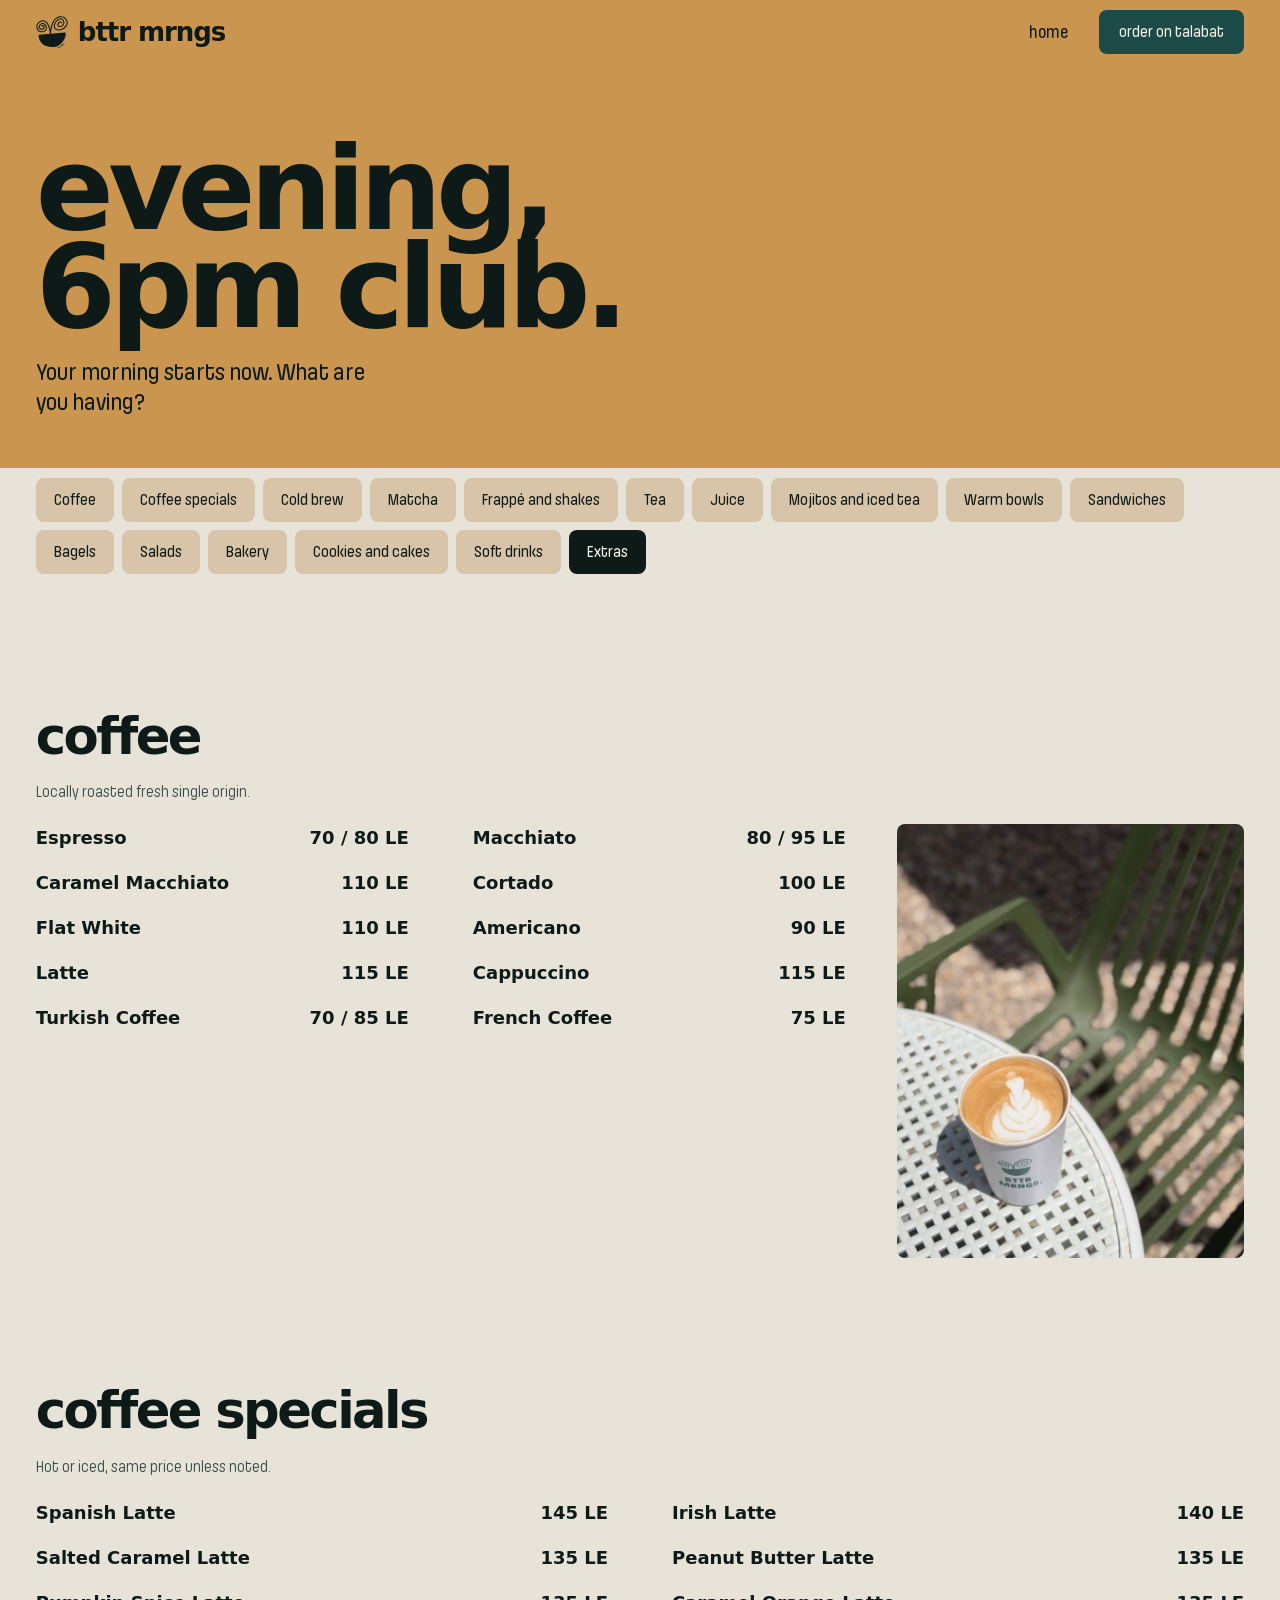
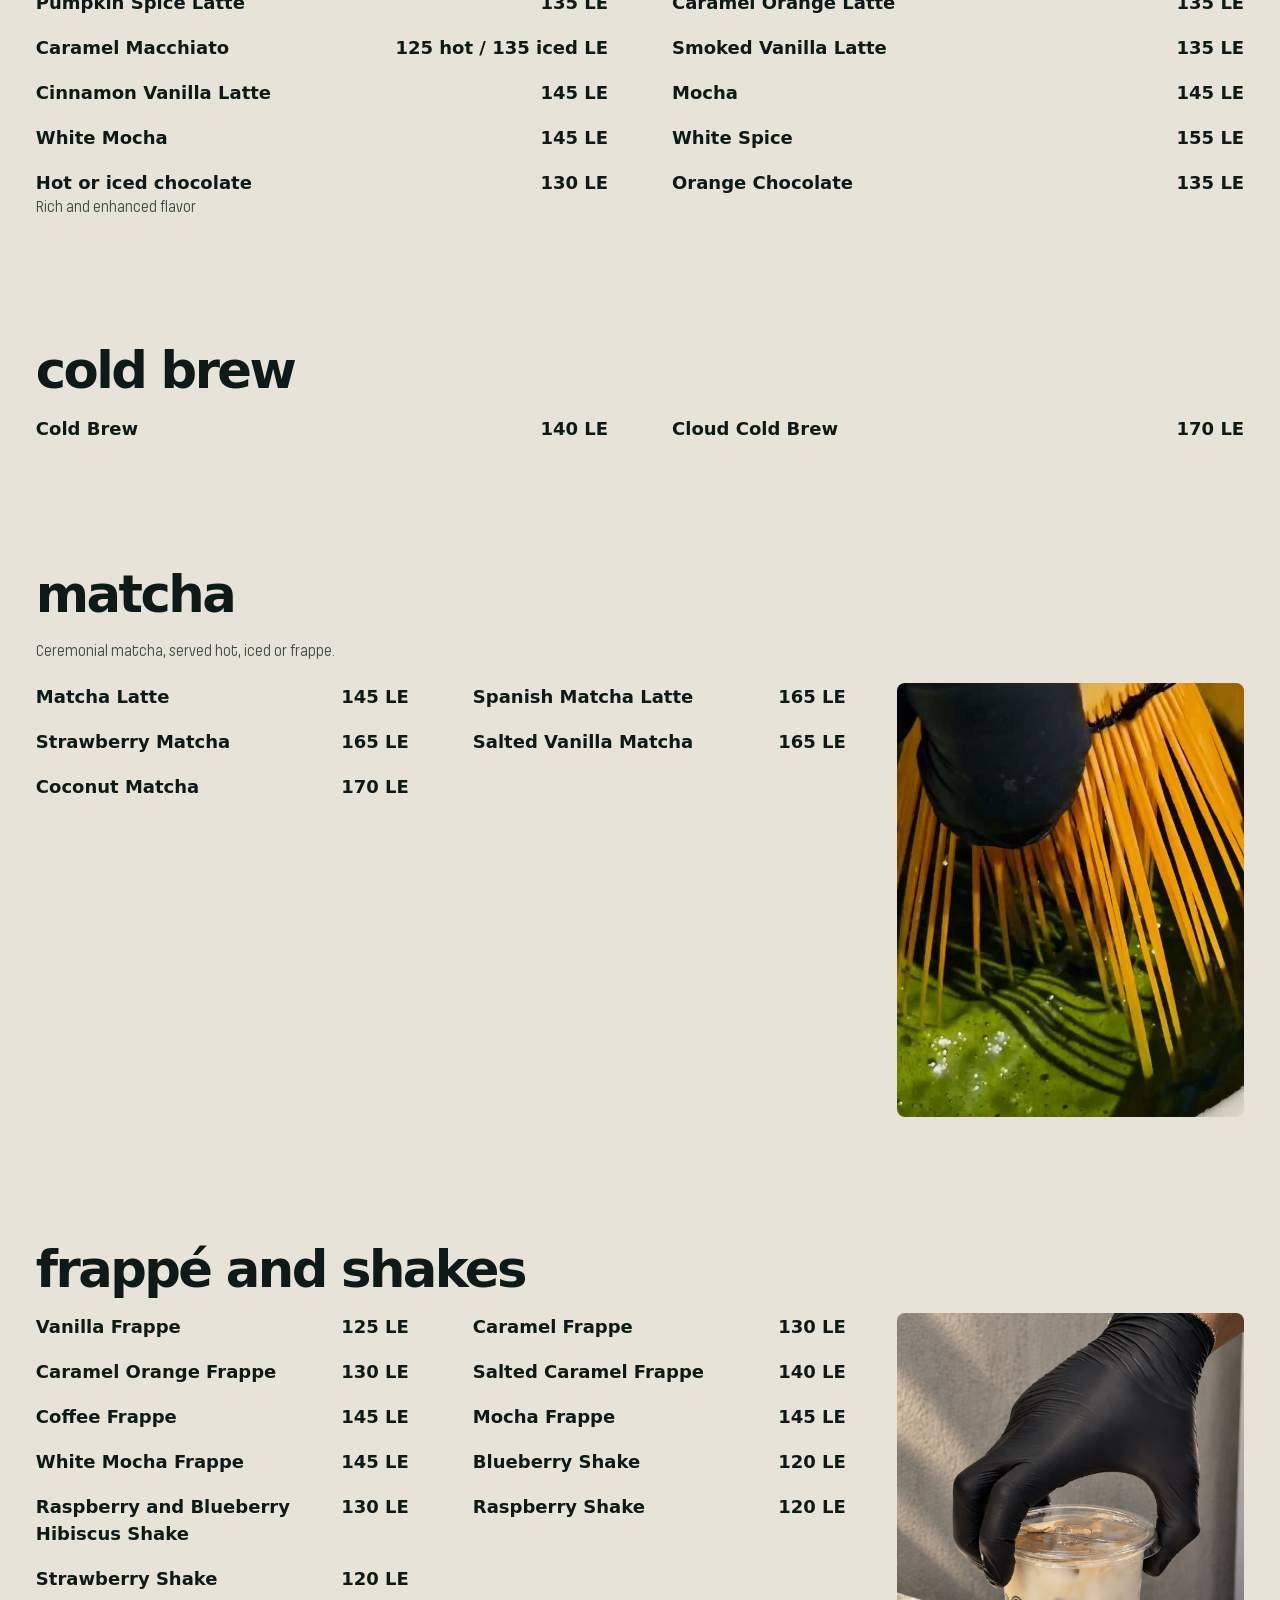
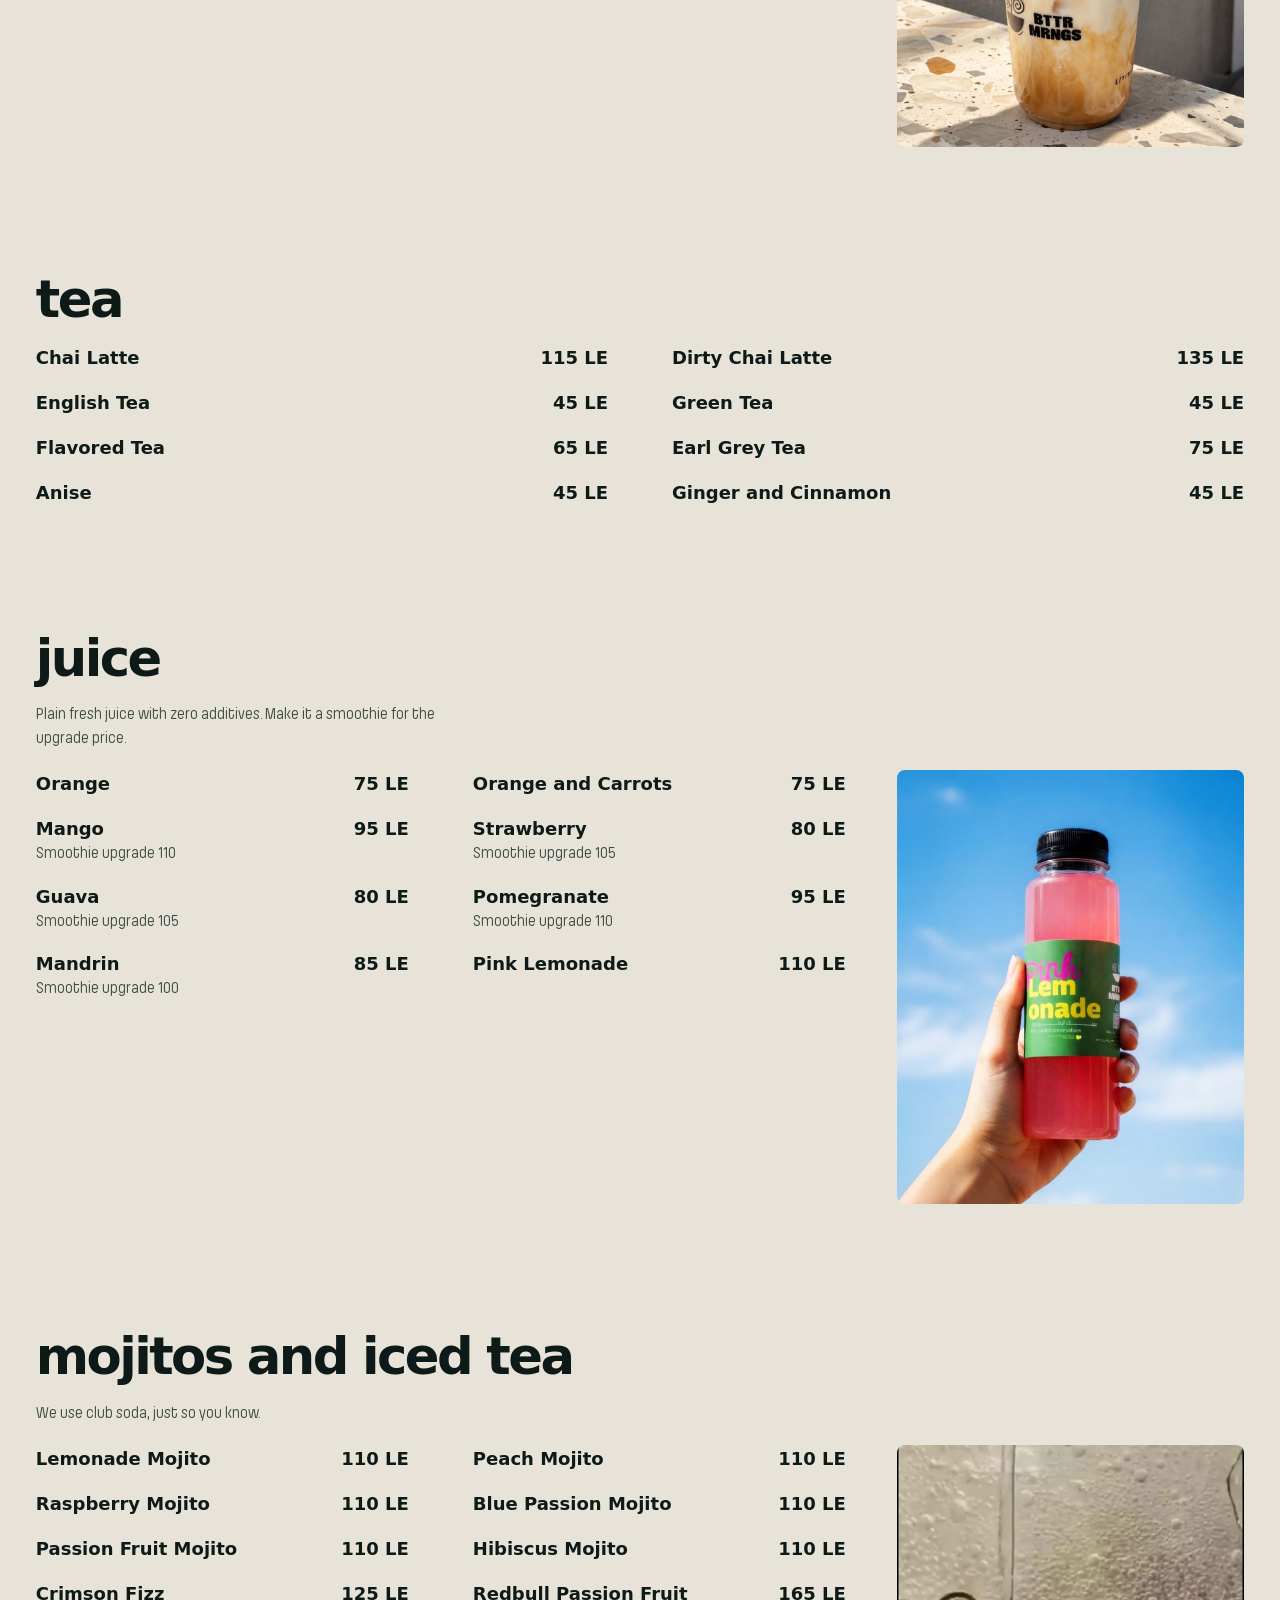
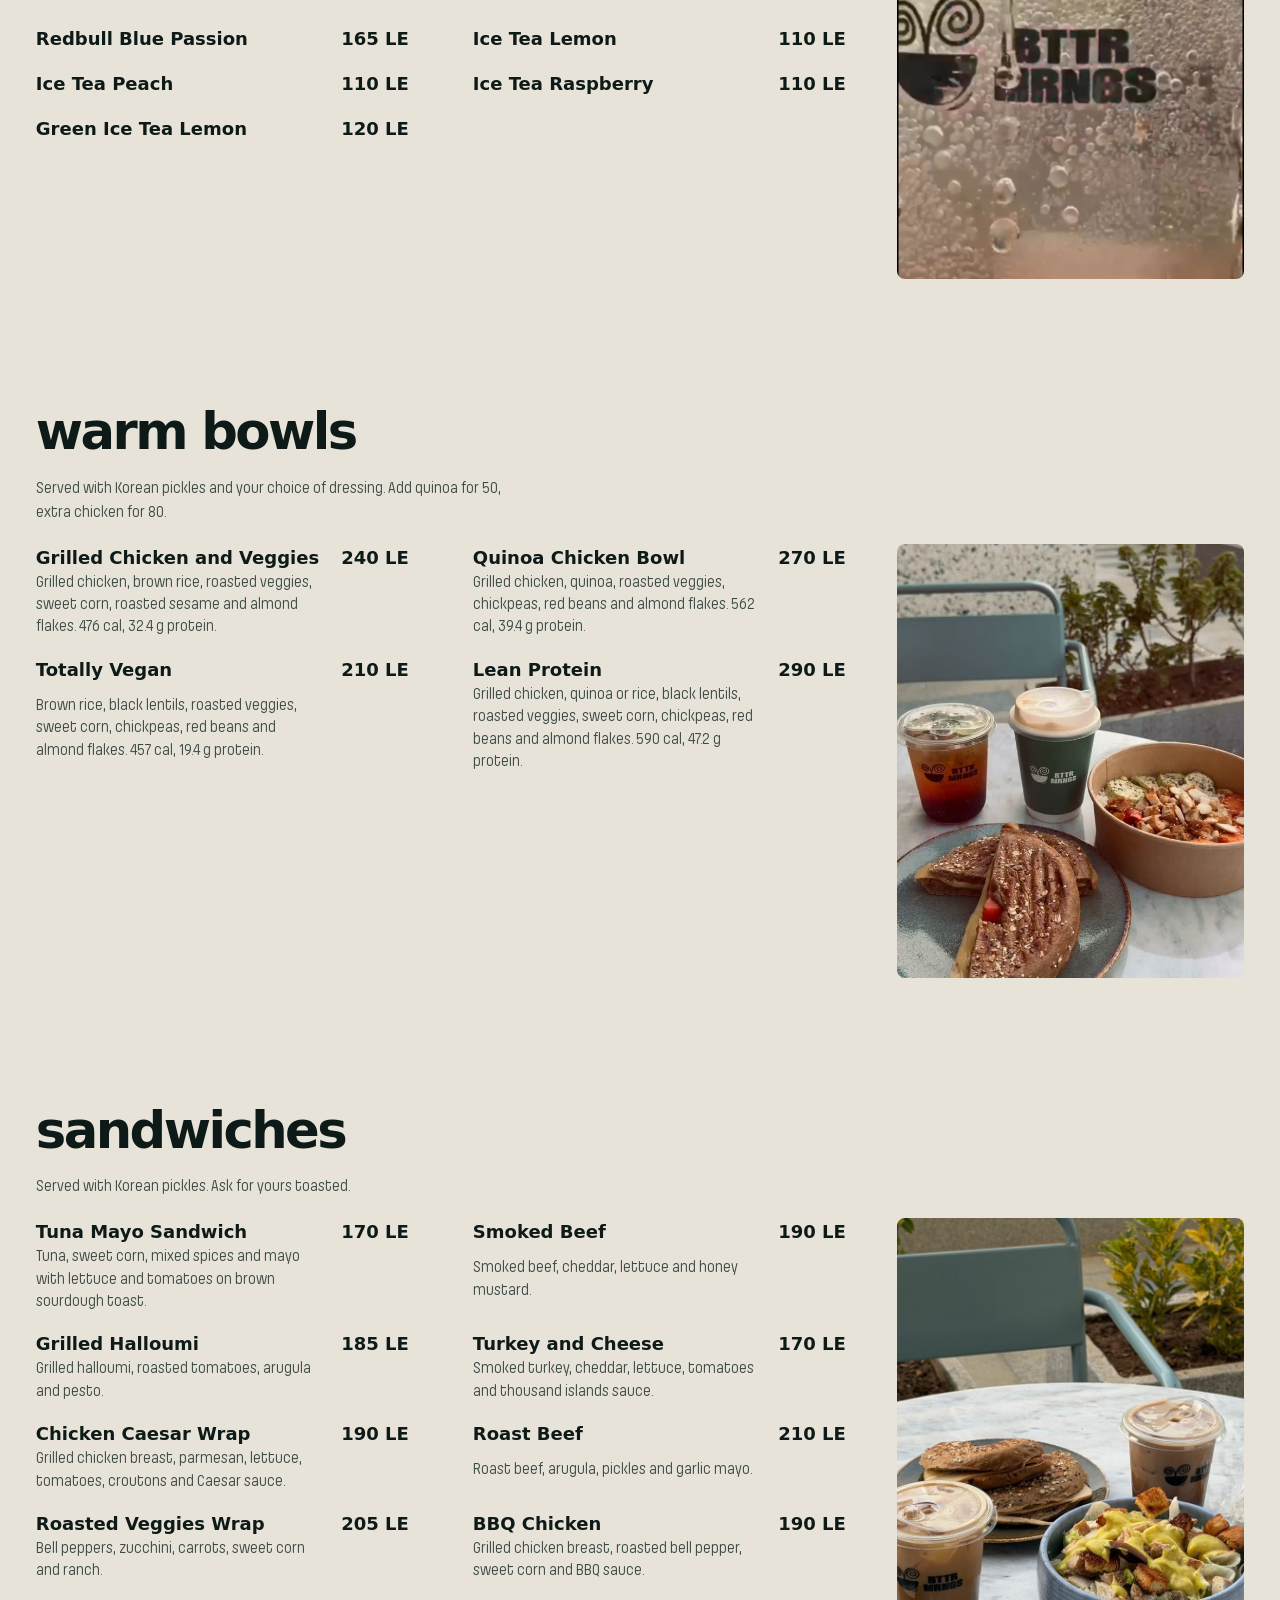
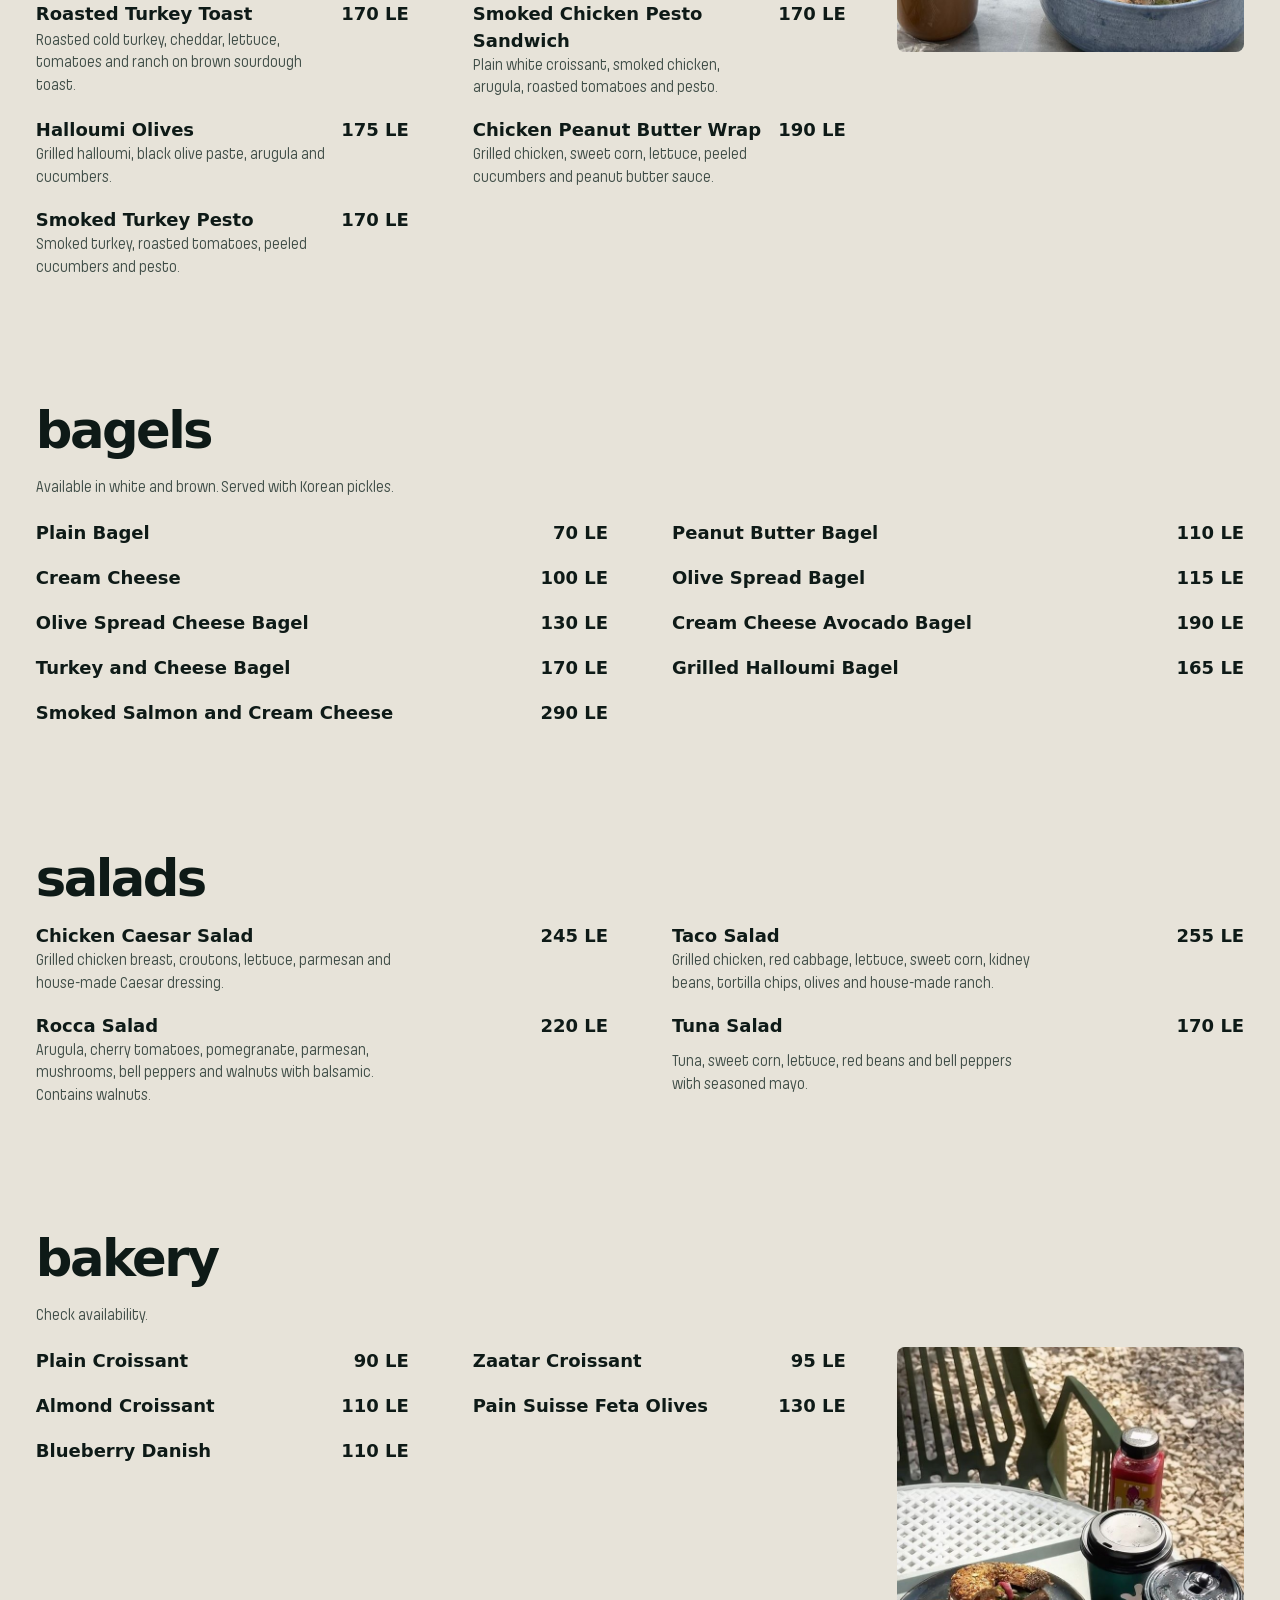
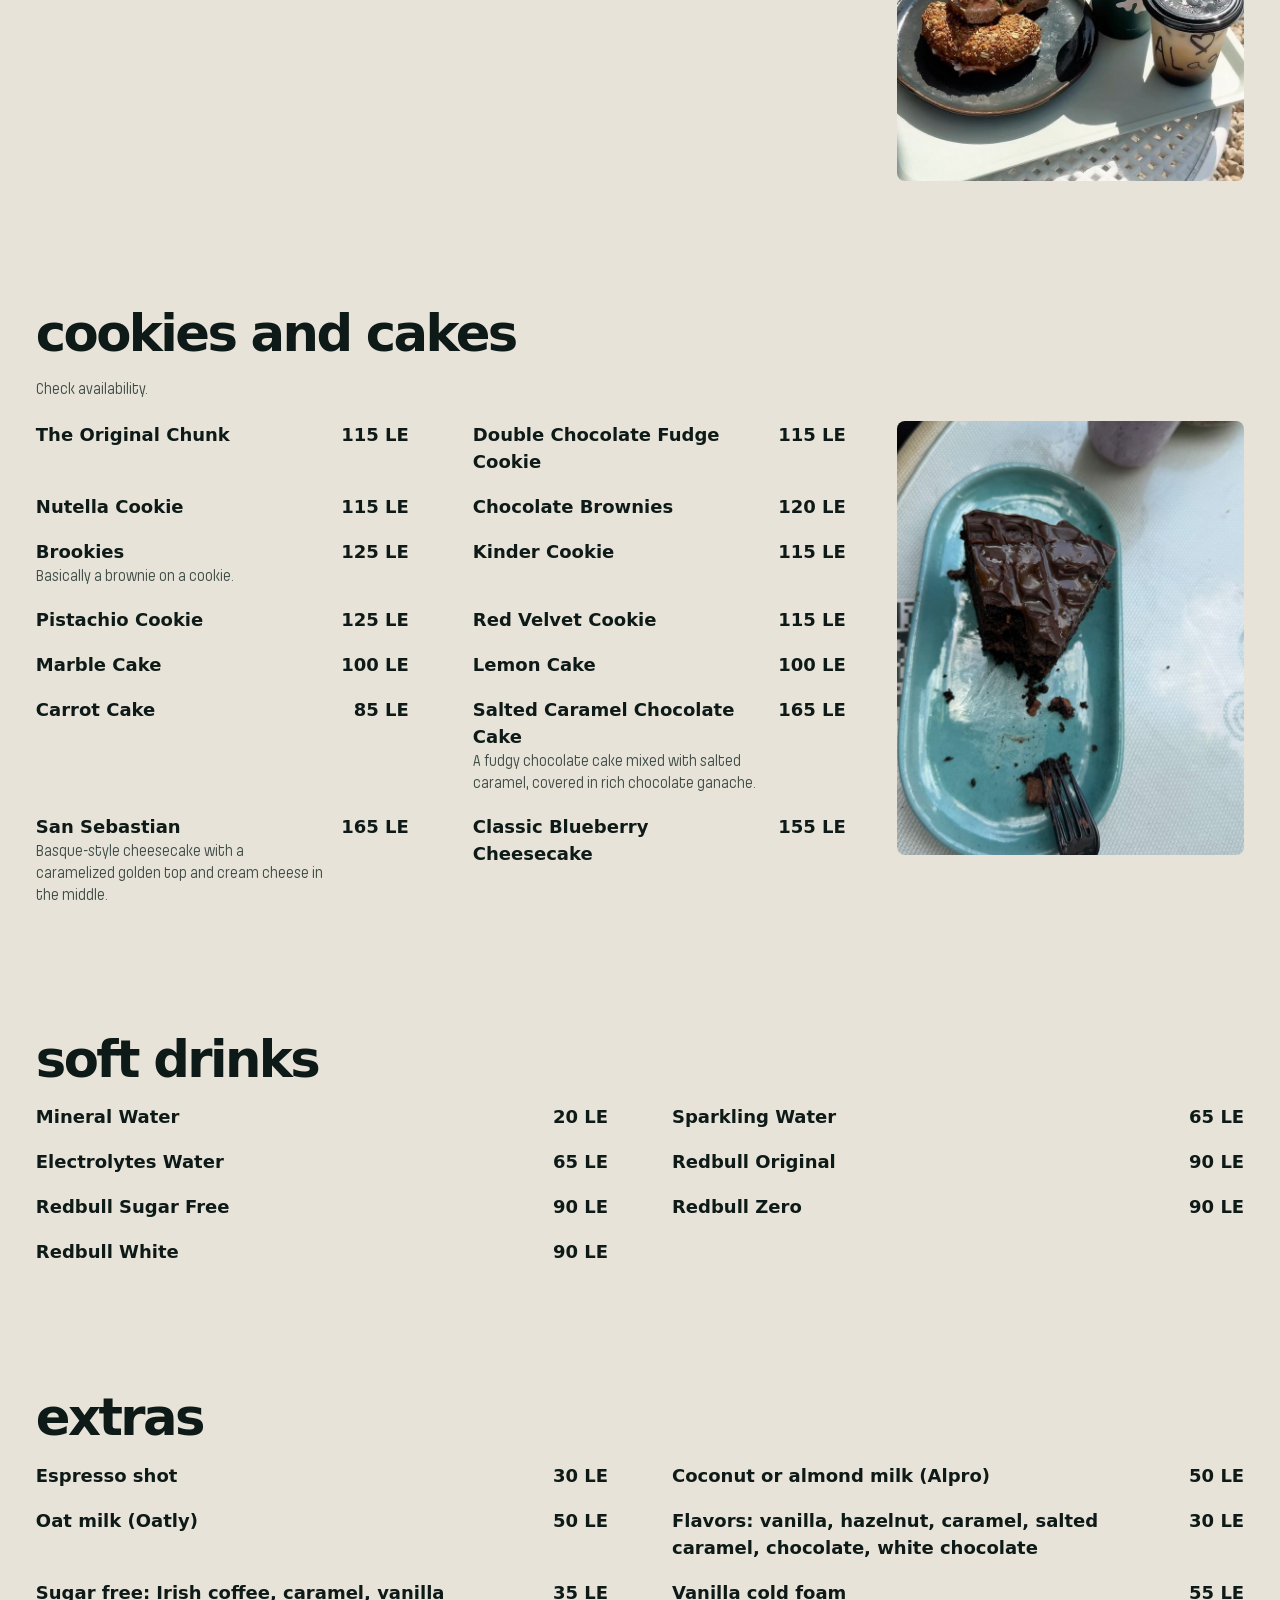
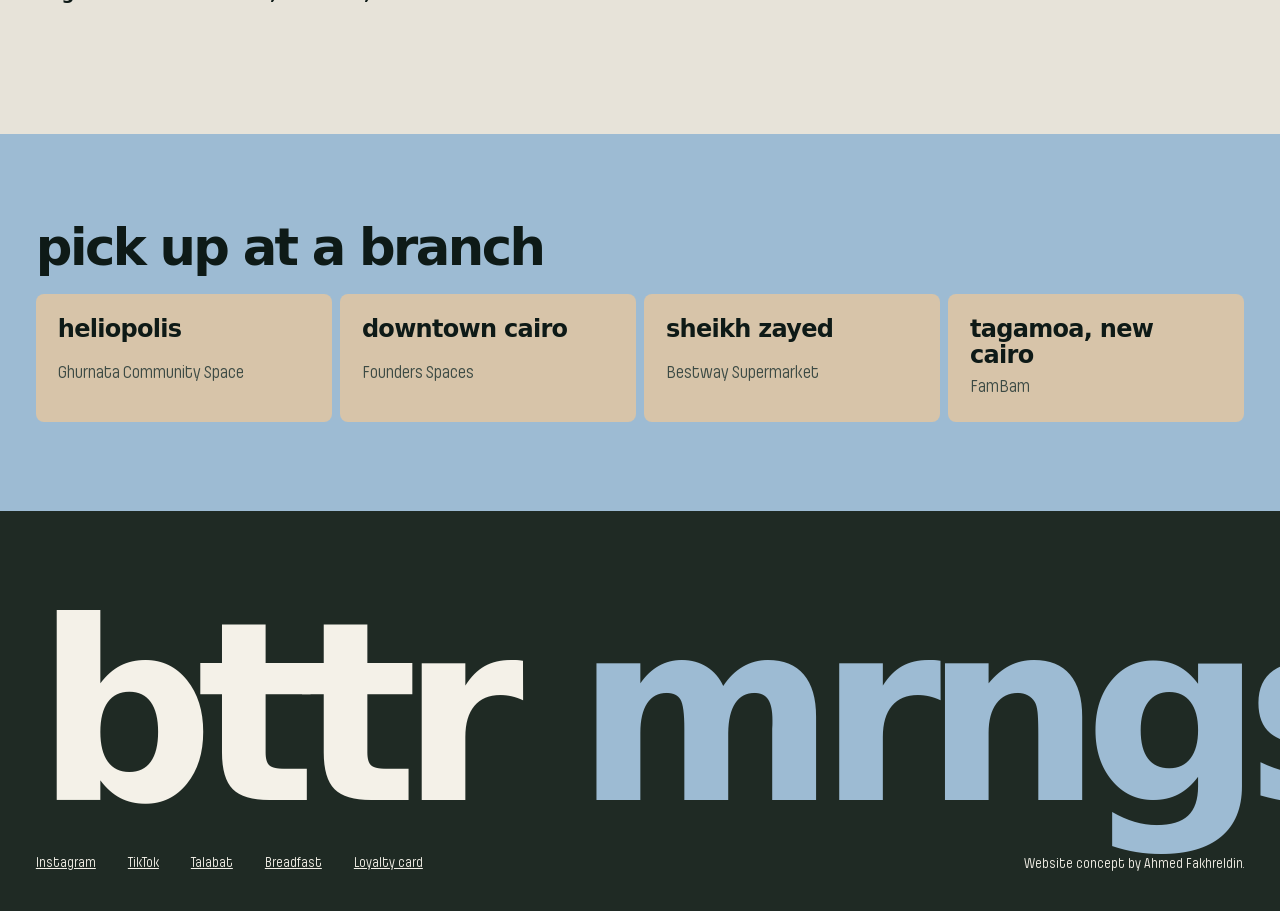
==== commit 093c1beb: "Full redesign: three lights of the day, built from the photographs Co-Authored-By: Claude Sonnet 5.5" ====
--- a/menu.html
+++ b/menu.html
@@ -1,49 +1,44 @@
 <!doctype html>
-<html lang="en">
+<html lang="en" data-slot="midday">
 <head>
 <meta charset="utf-8">
 <meta name="viewport" content="width=device-width,initial-scale=1,minimum-scale=1">
-<title>Menu | Bttr Mrngs</title>
-<meta name="description" content="The full Bttr Mrngs menu with prices: coffee, matcha, bowls, sandwiches, bagels and bakery.">
-<meta name="theme-color" content="#E9EEE8">
+<title>menu | bttr mrngs</title>
+<meta name="description" content="The full Bttr Mrngs menu with prices in LE: coffee, matcha, bowls, sandwiches, bagels and bakery.">
+<meta name="theme-color" content="#E7E3D9">
 <link rel="icon" type="image/svg+xml" href="img/logo-green.svg">
-<link rel="preload" as="font" type="font/woff2" href="fonts/outfit-0.woff2" crossorigin>
+<link rel="preload" as="font" type="font/woff2" href="fonts/pilcrow-700.woff2" crossorigin>
+<link rel="preload" as="font" type="font/woff2" href="fonts/pilcrow-400.woff2" crossorigin>
 <style>html.fl body{opacity:0}body{transition:opacity .25s ease}</style>
 <script>(function(){var h=document.documentElement;h.className+=' js fl';function go(){h.classList.remove('fl')}
-setTimeout(go,1200);if(document.fonts&&document.fonts.load){Promise.all([document.fonts.load('400 17px Outfit'),document.fonts.load('800 40px Outfit')]).then(go,go)}else{go()}})();</script>
-<link rel="stylesheet" href="fonts.css?v=8">
-<link rel="stylesheet" href="site.css?v=8">
+setTimeout(go,1200);if(document.fonts&&document.fonts.load){Promise.all([document.fonts.load('400 18px "Pilcrow Rounded"'),document.fonts.load('700 40px "Pilcrow Rounded"')]).then(go,go)}else{go()}})();</script>
+<link rel="stylesheet" href="fonts.css?v=9">
+<link rel="stylesheet" href="site.css?v=9">
 </head>
-<body>
-<svg width="0" height="0" style="position:absolute" aria-hidden="true" focusable="false"><defs><clipPath id="mirror" clipPathUnits="objectBoundingBox"><path d="M.52 0C.78 0 .86 .12 .84 .26C.83 .38 .70 .40 .74 .52C.80 .64 1 .66 1 .82C1 .95 .80 1 .5 1C.20 1 0 .94 0 .80C0 .66 .22 .62 .26 .50C.28 .40 .12 .38 .14 .26C.16 .10 .28 0 .52 0Z"/></clipPath></defs></svg>
-<header class="mhead on-dark">
-  <a class="brand" href="index.html?v=8" aria-label="Bttr Mrngs home"><img src="img/logo-cream.svg" alt="" width="30" height="30"><span>BTTR MRNGS</span></a>
-  <a class="btn" href="https://www.talabat.com/egypt/bttr-mrngs">Order on Talabat</a>
+<body data-nav="plate">
+<header class="bar" id="bar">
+  <a class="brand" href="index.html?v=9" aria-label="Bttr Mrngs home"><svg class="lg" width="32" height="32" aria-hidden="true" focusable="false"><use href="img/logo-sprite.svg#l"/></svg><span>bttr mrngs</span></a>
+  <nav class="links" aria-label="Main"><a href="index.html?v=9">home</a><a class="btn" href="https://www.talabat.com/egypt/bttr-mrngs">order on talabat</a></nav>
 </header>
 <main>
-<div class="mtop">
+<div class="mtop" data-c="plate">
   <h1 id="greet">Good morning.</h1>
-  <p id="greet-sub">What are you having? Prices in EGP.</p>
+  <p id="greet-sub">What are you having? All prices in LE.</p>
 </div>
 <nav class="chips" aria-label="Menu categories"><a href="#coffee">Coffee</a><a href="#specials">Coffee specials</a><a href="#cold">Cold brew</a><a href="#matcha">Matcha</a><a href="#frappe">Frappé and shakes</a><a href="#tea">Tea</a><a href="#juice">Juice</a><a href="#iced">Mojitos and iced tea</a><a href="#bowls">Warm bowls</a><a href="#sandwiches">Sandwiches</a><a href="#bagels">Bagels</a><a href="#salads">Salads</a><a href="#bakery">Bakery</a><a href="#sweets">Cookies and cakes</a><a href="#soft">Soft drinks</a><a href="#extras">Extras</a></nav>
-<section class="cat" id="coffee" aria-labelledby="coffee-h"><h2 class="rise" id="coffee-h">Coffee</h2><p class="note">Locally roasted fresh single origin.</p><div class="catbody"><ul class="items"><li class="item"><b>Espresso</b><span class="pr">70 / 80</span></li><li class="item"><b>Macchiato</b><span class="pr">80 / 95</span></li><li class="item"><b>Caramel Macchiato</b><span class="pr">110</span></li><li class="item"><b>Cortado</b><span class="pr">100</span></li><li class="item"><b>Flat White</b><span class="pr">110</span></li><li class="item"><b>Americano</b><span class="pr">90</span></li><li class="item"><b>Latte</b><span class="pr">115</span></li><li class="item"><b>Cappuccino</b><span class="pr">115</span></li><li class="item"><b>Turkish Coffee</b><span class="pr">70 / 85</span></li><li class="item"><b>French Coffee</b><span class="pr">75</span></li></ul><div class="art m"><img src="img/g4.jpg?v=8" alt="A flat white on a white perforated table" loading="lazy"></div></div></section><section class="cat" id="specials" aria-labelledby="specials-h"><h2 class="rise" id="specials-h">Coffee specials</h2><p class="note">Hot or iced, same price unless noted.</p><div class="catbody noart"><ul class="items"><li class="item"><b>Spanish Latte</b><span class="pr">145</span></li><li class="item"><b>Irish Latte</b><span class="pr">140</span></li><li class="item"><b>Salted Caramel Latte</b><span class="pr">135</span></li><li class="item"><b>Peanut Butter Latte</b><span class="pr">135</span></li><li class="item"><b>Pumpkin Spice Latte</b><span class="pr">135</span></li><li class="item"><b>Caramel Orange Latte</b><span class="pr">135</span></li><li class="item"><b>Caramel Macchiato</b><span class="pr">125 hot / 135 iced</span></li><li class="item"><b>Smoked Vanilla Latte</b><span class="pr">135</span></li><li class="item"><b>Cinnamon Vanilla Latte</b><span class="pr">145</span></li><li class="item"><b>Mocha</b><span class="pr">145</span></li><li class="item"><b>White Mocha</b><span class="pr">145</span></li><li class="item"><b>White Spice</b><span class="pr">155</span></li><li class="item"><b>Hot or iced chocolate</b><span class="pr">130</span><span class="d">Rich and enhanced flavor</span></li><li class="item"><b>Orange Chocolate</b><span class="pr">135</span></li></ul></div></section><section class="cat" id="cold" aria-labelledby="cold-h"><h2 class="rise" id="cold-h">Cold brew</h2><div class="catbody noart"><ul class="items"><li class="item"><b>Cold Brew</b><span class="pr">140</span></li><li class="item"><b>Cloud Cold Brew</b><span class="pr">170</span></li></ul></div></section><section class="cat" id="matcha" aria-labelledby="matcha-h"><h2 class="rise" id="matcha-h">Matcha</h2><p class="note">Ceremonial matcha, served hot, iced or frappe.</p><div class="catbody"><ul class="items"><li class="item"><b>Matcha Latte</b><span class="pr">145</span></li><li class="item"><b>Spanish Matcha Latte</b><span class="pr">165</span></li><li class="item"><b>Strawberry Matcha</b><span class="pr">165</span></li><li class="item"><b>Salted Vanilla Matcha</b><span class="pr">165</span></li><li class="item"><b>Coconut Matcha</b><span class="pr">170</span></li></ul><div class="art m"><img src="img/m-matcha.jpg?v=8" alt="A bamboo whisk in a bowl of matcha" loading="lazy"></div></div></section><section class="cat" id="frappe" aria-labelledby="frappe-h"><h2 class="rise" id="frappe-h">Frappé and shakes</h2><div class="catbody"><ul class="items"><li class="item"><b>Vanilla Frappe</b><span class="pr">125</span></li><li class="item"><b>Caramel Frappe</b><span class="pr">130</span></li><li class="item"><b>Caramel Orange Frappe</b><span class="pr">130</span></li><li class="item"><b>Salted Caramel Frappe</b><span class="pr">140</span></li><li class="item"><b>Coffee Frappe</b><span class="pr">145</span></li><li class="item"><b>Mocha Frappe</b><span class="pr">145</span></li><li class="item"><b>White Mocha Frappe</b><span class="pr">145</span></li><li class="item"><b>Blueberry Shake</b><span class="pr">120</span></li><li class="item"><b>Raspberry and Blueberry Hibiscus Shake</b><span class="pr">130</span></li><li class="item"><b>Raspberry Shake</b><span class="pr">120</span></li><li class="item"><b>Strawberry Shake</b><span class="pr">120</span></li></ul><div class="art m"><img src="img/g7.jpg?v=8" alt="A gloved hand holding an iced coffee with the logo" loading="lazy"></div></div></section><section class="cat" id="tea" aria-labelledby="tea-h"><h2 class="rise" id="tea-h">Tea</h2><div class="catbody noart"><ul class="items"><li class="item"><b>Chai Latte</b><span class="pr">115</span></li><li class="item"><b>Dirty Chai Latte</b><span class="pr">135</span></li><li class="item"><b>English Tea</b><span class="pr">45</span></li><li class="item"><b>Green Tea</b><span class="pr">45</span></li><li class="item"><b>Flavored Tea</b><span class="pr">65</span></li><li class="item"><b>Earl Grey Tea</b><span class="pr">75</span></li><li class="item"><b>Anise</b><span class="pr">45</span></li><li class="item"><b>Ginger and Cinnamon</b><span class="pr">45</span></li></ul></div></section><section class="cat" id="juice" aria-labelledby="juice-h"><h2 class="rise" id="juice-h">Juice</h2><p class="note">Plain fresh juice with zero additives. Make it a smoothie for the upgrade price.</p><div class="catbody"><ul class="items"><li class="item"><b>Orange</b><span class="pr">75</span></li><li class="item"><b>Orange and Carrots</b><span class="pr">75</span></li><li class="item"><b>Mango</b><span class="pr">95</span><span class="d">Smoothie upgrade 110</span></li><li class="item"><b>Strawberry</b><span class="pr">80</span><span class="d">Smoothie upgrade 105</span></li><li class="item"><b>Guava</b><span class="pr">80</span><span class="d">Smoothie upgrade 105</span></li><li class="item"><b>Pomegranate</b><span class="pr">95</span><span class="d">Smoothie upgrade 110</span></li><li class="item"><b>Mandrin</b><span class="pr">85</span><span class="d">Smoothie upgrade 100</span></li><li class="item"><b>Pink Lemonade</b><span class="pr">110</span></li></ul><div class="art m"><img src="img/g6.jpg?v=8" alt="A bottle of pink lemonade against the sky" loading="lazy"></div></div></section><section class="cat" id="iced" aria-labelledby="iced-h"><h2 class="rise" id="iced-h">Mojitos and iced tea</h2><p class="note">We use club soda, just so you know.</p><div class="catbody"><ul class="items"><li class="item"><b>Lemonade Mojito</b><span class="pr">110</span></li><li class="item"><b>Peach Mojito</b><span class="pr">110</span></li><li class="item"><b>Raspberry Mojito</b><span class="pr">110</span></li><li class="item"><b>Blue Passion Mojito</b><span class="pr">110</span></li><li class="item"><b>Passion Fruit Mojito</b><span class="pr">110</span></li><li class="item"><b>Hibiscus Mojito</b><span class="pr">110</span></li><li class="item"><b>Crimson Fizz</b><span class="pr">125</span></li><li class="item"><b>Redbull Passion Fruit</b><span class="pr">165</span></li><li class="item"><b>Redbull Blue Passion</b><span class="pr">165</span></li><li class="item"><b>Ice Tea Lemon</b><span class="pr">110</span></li><li class="item"><b>Ice Tea Peach</b><span class="pr">110</span></li><li class="item"><b>Ice Tea Raspberry</b><span class="pr">110</span></li><li class="item"><b>Green Ice Tea Lemon</b><span class="pr">120</span></li></ul><div class="art m"><img src="img/m-iced.jpg?v=8" alt="A cold glass with the logo, beaded with condensation" loading="lazy"></div></div></section><section class="cat" id="bowls" aria-labelledby="bowls-h"><h2 class="rise" id="bowls-h">Warm bowls</h2><p class="note">Served with Korean pickles and your choice of dressing. Add quinoa for 50, extra chicken for 80.</p><div class="catbody"><ul class="items"><li class="item"><b>Grilled Chicken and Veggies</b><span class="pr">240</span><span class="d">Grilled chicken, brown rice, roasted veggies, sweet corn, roasted sesame and almond flakes. 476 cal, 32.4 g protein.</span></li><li class="item"><b>Quinoa Chicken Bowl</b><span class="pr">270</span><span class="d">Grilled chicken, quinoa, roasted veggies, chickpeas, red beans and almond flakes. 562 cal, 39.4 g protein.</span></li><li class="item"><b>Totally Vegan</b><span class="pr">210</span><span class="d">Brown rice, black lentils, roasted veggies, sweet corn, chickpeas, red beans and almond flakes. 457 cal, 19.4 g protein.</span></li><li class="item"><b>Lean Protein</b><span class="pr">290</span><span class="d">Grilled chicken, quinoa or rice, black lentils, roasted veggies, sweet corn, chickpeas, red beans and almond flakes. 590 cal, 47.2 g protein.</span></li></ul><div class="art m"><img src="img/g1.jpg?v=8" alt="A warm bowl, an iced drink and a toasted sandwich" loading="lazy"></div></div></section><section class="cat" id="sandwiches" aria-labelledby="sandwiches-h"><h2 class="rise" id="sandwiches-h">Sandwiches</h2><p class="note">Served with Korean pickles. Ask for yours toasted.</p><div class="catbody"><ul class="items"><li class="item"><b>Tuna Mayo Sandwich</b><span class="pr">170</span><span class="d">Tuna, sweet corn, mixed spices and mayo with lettuce and tomatoes on brown sourdough toast.</span></li><li class="item"><b>Smoked Beef</b><span class="pr">190</span><span class="d">Smoked beef, cheddar, lettuce and honey mustard.</span></li><li class="item"><b>Grilled Halloumi</b><span class="pr">185</span><span class="d">Grilled halloumi, roasted tomatoes, arugula and pesto.</span></li><li class="item"><b>Turkey and Cheese</b><span class="pr">170</span><span class="d">Smoked turkey, cheddar, lettuce, tomatoes and thousand islands sauce.</span></li><li class="item"><b>Chicken Caesar Wrap</b><span class="pr">190</span><span class="d">Grilled chicken breast, parmesan, lettuce, tomatoes, croutons and Caesar sauce.</span></li><li class="item"><b>Roast Beef</b><span class="pr">210</span><span class="d">Roast beef, arugula, pickles and garlic mayo.</span></li><li class="item"><b>Roasted Veggies Wrap</b><span class="pr">205</span><span class="d">Bell peppers, zucchini, carrots, sweet corn and ranch.</span></li><li class="item"><b>BBQ Chicken</b><span class="pr">190</span><span class="d">Grilled chicken breast, roasted bell pepper, sweet corn and BBQ sauce.</span></li><li class="item"><b>Roasted Turkey Toast</b><span class="pr">170</span><span class="d">Roasted cold turkey, cheddar, lettuce, tomatoes and ranch on brown sourdough toast.</span></li><li class="item"><b>Smoked Chicken Pesto Sandwich</b><span class="pr">170</span><span class="d">Plain white croissant, smoked chicken, arugula, roasted tomatoes and pesto.</span></li><li class="item"><b>Halloumi Olives</b><span class="pr">175</span><span class="d">Grilled halloumi, black olive paste, arugula and cucumbers.</span></li><li class="item"><b>Chicken Peanut Butter Wrap</b><span class="pr">190</span><span class="d">Grilled chicken, sweet corn, lettuce, peeled cucumbers and peanut butter sauce.</span></li><li class="item"><b>Smoked Turkey Pesto</b><span class="pr">170</span><span class="d">Smoked turkey, roasted tomatoes, peeled cucumbers and pesto.</span></li></ul><div class="art m"><img src="img/g2.jpg?v=8" alt="A bagel, a bowl and two iced coffees" loading="lazy"></div></div></section><section class="cat" id="bagels" aria-labelledby="bagels-h"><h2 class="rise" id="bagels-h">Bagels</h2><p class="note">Available in white and brown. Served with Korean pickles.</p><div class="catbody noart"><ul class="items"><li class="item"><b>Plain Bagel</b><span class="pr">70</span></li><li class="item"><b>Peanut Butter Bagel</b><span class="pr">110</span></li><li class="item"><b>Cream Cheese</b><span class="pr">100</span></li><li class="item"><b>Olive Spread Bagel</b><span class="pr">115</span></li><li class="item"><b>Olive Spread Cheese Bagel</b><span class="pr">130</span></li><li class="item"><b>Cream Cheese Avocado Bagel</b><span class="pr">190</span></li><li class="item"><b>Turkey and Cheese Bagel</b><span class="pr">170</span></li><li class="item"><b>Grilled Halloumi Bagel</b><span class="pr">165</span></li><li class="item"><b>Smoked Salmon and Cream Cheese</b><span class="pr">290</span></li></ul></div></section><section class="cat" id="salads" aria-labelledby="salads-h"><h2 class="rise" id="salads-h">Salads</h2><div class="catbody noart"><ul class="items"><li class="item"><b>Chicken Caesar Salad</b><span class="pr">245</span><span class="d">Grilled chicken breast, croutons, lettuce, parmesan and house-made Caesar dressing.</span></li><li class="item"><b>Taco Salad</b><span class="pr">255</span><span class="d">Grilled chicken, red cabbage, lettuce, sweet corn, kidney beans, tortilla chips, olives and house-made ranch.</span></li><li class="item"><b>Rocca Salad</b><span class="pr">220</span><span class="d">Arugula, cherry tomatoes, pomegranate, parmesan, mushrooms, bell peppers and walnuts with balsamic. Contains walnuts.</span></li><li class="item"><b>Tuna Salad</b><span class="pr">170</span><span class="d">Tuna, sweet corn, lettuce, red beans and bell peppers with seasoned mayo.</span></li></ul></div></section><section class="cat" id="bakery" aria-labelledby="bakery-h"><h2 class="rise" id="bakery-h">Bakery</h2><p class="note">Check availability.</p><div class="catbody"><ul class="items"><li class="item"><b>Plain Croissant</b><span class="pr">90</span></li><li class="item"><b>Zaatar Croissant</b><span class="pr">95</span></li><li class="item"><b>Almond Croissant</b><span class="pr">110</span></li><li class="item"><b>Pain Suisse Feta Olives</b><span class="pr">130</span></li><li class="item"><b>Blueberry Danish</b><span class="pr">110</span></li></ul><div class="art m"><img src="img/g5.jpg?v=8" alt="A pastry plate with two cups on a tray" loading="lazy"></div></div></section><section class="cat" id="sweets" aria-labelledby="sweets-h"><h2 class="rise" id="sweets-h">Cookies and cakes</h2><p class="note">Check availability.</p><div class="catbody"><ul class="items"><li class="item"><b>The Original Chunk</b><span class="pr">115</span></li><li class="item"><b>Double Chocolate Fudge Cookie</b><span class="pr">115</span></li><li class="item"><b>Nutella Cookie</b><span class="pr">115</span></li><li class="item"><b>Chocolate Brownies</b><span class="pr">120</span></li><li class="item"><b>Brookies</b><span class="pr">125</span><span class="d">Basically a brownie on a cookie.</span></li><li class="item"><b>Kinder Cookie</b><span class="pr">115</span></li><li class="item"><b>Pistachio Cookie</b><span class="pr">125</span></li><li class="item"><b>Red Velvet Cookie</b><span class="pr">115</span></li><li class="item"><b>Marble Cake</b><span class="pr">100</span></li><li class="item"><b>Lemon Cake</b><span class="pr">100</span></li><li class="item"><b>Carrot Cake</b><span class="pr">85</span></li><li class="item"><b>Salted Caramel Chocolate Cake</b><span class="pr">165</span><span class="d">A fudgy chocolate cake mixed with salted caramel, covered in rich chocolate ganache.</span></li><li class="item"><b>San Sebastian</b><span class="pr">165</span><span class="d">Basque-style cheesecake with a caramelized golden top and cream cheese in the middle.</span></li><li class="item"><b>Classic Blueberry Cheesecake</b><span class="pr">155</span></li></ul><div class="art m"><img src="img/m-sweets.jpg?v=8" alt="A slice of chocolate cake on a teal plate" loading="lazy"></div></div></section><section class="cat" id="soft" aria-labelledby="soft-h"><h2 class="rise" id="soft-h">Soft drinks</h2><div class="catbody noart"><ul class="items"><li class="item"><b>Mineral Water</b><span class="pr">20</span></li><li class="item"><b>Sparkling Water</b><span class="pr">65</span></li><li class="item"><b>Electrolytes Water</b><span class="pr">65</span></li><li class="item"><b>Redbull Original</b><span class="pr">90</span></li><li class="item"><b>Redbull Sugar Free</b><span class="pr">90</span></li><li class="item"><b>Redbull Zero</b><span class="pr">90</span></li><li class="item"><b>Redbull White</b><span class="pr">90</span></li></ul></div></section><section class="cat" id="extras" aria-labelledby="extras-h"><h2 class="rise" id="extras-h">Extras</h2><div class="catbody noart"><ul class="items"><li class="item"><b>Espresso shot</b><span class="pr">30</span></li><li class="item"><b>Coconut or almond milk (Alpro)</b><span class="pr">50</span></li><li class="item"><b>Oat milk (Oatly)</b><span class="pr">50</span></li><li class="item"><b>Flavors: vanilla, hazelnut, caramel, salted caramel, chocolate, white chocolate</b><span class="pr">30</span></li><li class="item"><b>Sugar free: Irish coffee, caramel, vanilla</b><span class="pr">35</span></li><li class="item"><b>Vanilla cold foam</b><span class="pr">55</span></li></ul></div></section>
+<section class="cat" id="coffee" aria-labelledby="coffee-h"><h2 class="rise" id="coffee-h">Coffee</h2><p class="note">Locally roasted fresh single origin.</p><div class="catbody"><ul class="items"><li class="item"><b>Espresso</b><span class="pr">70 / 80 LE</span></li><li class="item"><b>Macchiato</b><span class="pr">80 / 95 LE</span></li><li class="item"><b>Caramel Macchiato</b><span class="pr">110 LE</span></li><li class="item"><b>Cortado</b><span class="pr">100 LE</span></li><li class="item"><b>Flat White</b><span class="pr">110 LE</span></li><li class="item"><b>Americano</b><span class="pr">90 LE</span></li><li class="item"><b>Latte</b><span class="pr">115 LE</span></li><li class="item"><b>Cappuccino</b><span class="pr">115 LE</span></li><li class="item"><b>Turkish Coffee</b><span class="pr">70 / 85 LE</span></li><li class="item"><b>French Coffee</b><span class="pr">75 LE</span></li></ul><div class="art"><img src="img/g4.jpg?v=9" alt="A flat white on a white perforated table" loading="lazy"></div></div></section><section class="cat" id="specials" aria-labelledby="specials-h"><h2 class="rise" id="specials-h">Coffee specials</h2><p class="note">Hot or iced, same price unless noted.</p><div class="catbody noart"><ul class="items"><li class="item"><b>Spanish Latte</b><span class="pr">145 LE</span></li><li class="item"><b>Irish Latte</b><span class="pr">140 LE</span></li><li class="item"><b>Salted Caramel Latte</b><span class="pr">135 LE</span></li><li class="item"><b>Peanut Butter Latte</b><span class="pr">135 LE</span></li><li class="item"><b>Pumpkin Spice Latte</b><span class="pr">135 LE</span></li><li class="item"><b>Caramel Orange Latte</b><span class="pr">135 LE</span></li><li class="item"><b>Caramel Macchiato</b><span class="pr">125 hot / 135 iced LE</span></li><li class="item"><b>Smoked Vanilla Latte</b><span class="pr">135 LE</span></li><li class="item"><b>Cinnamon Vanilla Latte</b><span class="pr">145 LE</span></li><li class="item"><b>Mocha</b><span class="pr">145 LE</span></li><li class="item"><b>White Mocha</b><span class="pr">145 LE</span></li><li class="item"><b>White Spice</b><span class="pr">155 LE</span></li><li class="item"><b>Hot or iced chocolate</b><span class="pr">130 LE</span><span class="d">Rich and enhanced flavor</span></li><li class="item"><b>Orange Chocolate</b><span class="pr">135 LE</span></li></ul></div></section><section class="cat" id="cold" aria-labelledby="cold-h"><h2 class="rise" id="cold-h">Cold brew</h2><div class="catbody noart"><ul class="items"><li class="item"><b>Cold Brew</b><span class="pr">140 LE</span></li><li class="item"><b>Cloud Cold Brew</b><span class="pr">170 LE</span></li></ul></div></section><section class="cat" id="matcha" aria-labelledby="matcha-h"><h2 class="rise" id="matcha-h">Matcha</h2><p class="note">Ceremonial matcha, served hot, iced or frappe.</p><div class="catbody"><ul class="items"><li class="item"><b>Matcha Latte</b><span class="pr">145 LE</span></li><li class="item"><b>Spanish Matcha Latte</b><span class="pr">165 LE</span></li><li class="item"><b>Strawberry Matcha</b><span class="pr">165 LE</span></li><li class="item"><b>Salted Vanilla Matcha</b><span class="pr">165 LE</span></li><li class="item"><b>Coconut Matcha</b><span class="pr">170 LE</span></li></ul><div class="art"><img src="img/m-matcha.jpg?v=9" alt="A bamboo whisk in a bowl of matcha" loading="lazy"></div></div></section><section class="cat" id="frappe" aria-labelledby="frappe-h"><h2 class="rise" id="frappe-h">Frappé and shakes</h2><div class="catbody"><ul class="items"><li class="item"><b>Vanilla Frappe</b><span class="pr">125 LE</span></li><li class="item"><b>Caramel Frappe</b><span class="pr">130 LE</span></li><li class="item"><b>Caramel Orange Frappe</b><span class="pr">130 LE</span></li><li class="item"><b>Salted Caramel Frappe</b><span class="pr">140 LE</span></li><li class="item"><b>Coffee Frappe</b><span class="pr">145 LE</span></li><li class="item"><b>Mocha Frappe</b><span class="pr">145 LE</span></li><li class="item"><b>White Mocha Frappe</b><span class="pr">145 LE</span></li><li class="item"><b>Blueberry Shake</b><span class="pr">120 LE</span></li><li class="item"><b>Raspberry and Blueberry Hibiscus Shake</b><span class="pr">130 LE</span></li><li class="item"><b>Raspberry Shake</b><span class="pr">120 LE</span></li><li class="item"><b>Strawberry Shake</b><span class="pr">120 LE</span></li></ul><div class="art"><img src="img/g7.jpg?v=9" alt="A gloved hand holding an iced coffee with the logo" loading="lazy"></div></div></section><section class="cat" id="tea" aria-labelledby="tea-h"><h2 class="rise" id="tea-h">Tea</h2><div class="catbody noart"><ul class="items"><li class="item"><b>Chai Latte</b><span class="pr">115 LE</span></li><li class="item"><b>Dirty Chai Latte</b><span class="pr">135 LE</span></li><li class="item"><b>English Tea</b><span class="pr">45 LE</span></li><li class="item"><b>Green Tea</b><span class="pr">45 LE</span></li><li class="item"><b>Flavored Tea</b><span class="pr">65 LE</span></li><li class="item"><b>Earl Grey Tea</b><span class="pr">75 LE</span></li><li class="item"><b>Anise</b><span class="pr">45 LE</span></li><li class="item"><b>Ginger and Cinnamon</b><span class="pr">45 LE</span></li></ul></div></section><section class="cat" id="juice" aria-labelledby="juice-h"><h2 class="rise" id="juice-h">Juice</h2><p class="note">Plain fresh juice with zero additives. Make it a smoothie for the upgrade price.</p><div class="catbody"><ul class="items"><li class="item"><b>Orange</b><span class="pr">75 LE</span></li><li class="item"><b>Orange and Carrots</b><span class="pr">75 LE</span></li><li class="item"><b>Mango</b><span class="pr">95 LE</span><span class="d">Smoothie upgrade 110</span></li><li class="item"><b>Strawberry</b><span class="pr">80 LE</span><span class="d">Smoothie upgrade 105</span></li><li class="item"><b>Guava</b><span class="pr">80 LE</span><span class="d">Smoothie upgrade 105</span></li><li class="item"><b>Pomegranate</b><span class="pr">95 LE</span><span class="d">Smoothie upgrade 110</span></li><li class="item"><b>Mandrin</b><span class="pr">85 LE</span><span class="d">Smoothie upgrade 100</span></li><li class="item"><b>Pink Lemonade</b><span class="pr">110 LE</span></li></ul><div class="art"><img src="img/g6.jpg?v=9" alt="A bottle of pink lemonade against the sky" loading="lazy"></div></div></section><section class="cat" id="iced" aria-labelledby="iced-h"><h2 class="rise" id="iced-h">Mojitos and iced tea</h2><p class="note">We use club soda, just so you know.</p><div class="catbody"><ul class="items"><li class="item"><b>Lemonade Mojito</b><span class="pr">110 LE</span></li><li class="item"><b>Peach Mojito</b><span class="pr">110 LE</span></li><li class="item"><b>Raspberry Mojito</b><span class="pr">110 LE</span></li><li class="item"><b>Blue Passion Mojito</b><span class="pr">110 LE</span></li><li class="item"><b>Passion Fruit Mojito</b><span class="pr">110 LE</span></li><li class="item"><b>Hibiscus Mojito</b><span class="pr">110 LE</span></li><li class="item"><b>Crimson Fizz</b><span class="pr">125 LE</span></li><li class="item"><b>Redbull Passion Fruit</b><span class="pr">165 LE</span></li><li class="item"><b>Redbull Blue Passion</b><span class="pr">165 LE</span></li><li class="item"><b>Ice Tea Lemon</b><span class="pr">110 LE</span></li><li class="item"><b>Ice Tea Peach</b><span class="pr">110 LE</span></li><li class="item"><b>Ice Tea Raspberry</b><span class="pr">110 LE</span></li><li class="item"><b>Green Ice Tea Lemon</b><span class="pr">120 LE</span></li></ul><div class="art"><img src="img/m-iced.jpg?v=9" alt="A cold glass with the logo, beaded with condensation" loading="lazy"></div></div></section><section class="cat" id="bowls" aria-labelledby="bowls-h"><h2 class="rise" id="bowls-h">Warm bowls</h2><p class="note">Served with Korean pickles and your choice of dressing. Add quinoa for 50, extra chicken for 80.</p><div class="catbody"><ul class="items"><li class="item"><b>Grilled Chicken and Veggies</b><span class="pr">240 LE</span><span class="d">Grilled chicken, brown rice, roasted veggies, sweet corn, roasted sesame and almond flakes. 476 cal, 32.4 g protein.</span></li><li class="item"><b>Quinoa Chicken Bowl</b><span class="pr">270 LE</span><span class="d">Grilled chicken, quinoa, roasted veggies, chickpeas, red beans and almond flakes. 562 cal, 39.4 g protein.</span></li><li class="item"><b>Totally Vegan</b><span class="pr">210 LE</span><span class="d">Brown rice, black lentils, roasted veggies, sweet corn, chickpeas, red beans and almond flakes. 457 cal, 19.4 g protein.</span></li><li class="item"><b>Lean Protein</b><span class="pr">290 LE</span><span class="d">Grilled chicken, quinoa or rice, black lentils, roasted veggies, sweet corn, chickpeas, red beans and almond flakes. 590 cal, 47.2 g protein.</span></li></ul><div class="art"><img src="img/g1.jpg?v=9" alt="A warm bowl, an iced drink and a toasted sandwich" loading="lazy"></div></div></section><section class="cat" id="sandwiches" aria-labelledby="sandwiches-h"><h2 class="rise" id="sandwiches-h">Sandwiches</h2><p class="note">Served with Korean pickles. Ask for yours toasted.</p><div class="catbody"><ul class="items"><li class="item"><b>Tuna Mayo Sandwich</b><span class="pr">170 LE</span><span class="d">Tuna, sweet corn, mixed spices and mayo with lettuce and tomatoes on brown sourdough toast.</span></li><li class="item"><b>Smoked Beef</b><span class="pr">190 LE</span><span class="d">Smoked beef, cheddar, lettuce and honey mustard.</span></li><li class="item"><b>Grilled Halloumi</b><span class="pr">185 LE</span><span class="d">Grilled halloumi, roasted tomatoes, arugula and pesto.</span></li><li class="item"><b>Turkey and Cheese</b><span class="pr">170 LE</span><span class="d">Smoked turkey, cheddar, lettuce, tomatoes and thousand islands sauce.</span></li><li class="item"><b>Chicken Caesar Wrap</b><span class="pr">190 LE</span><span class="d">Grilled chicken breast, parmesan, lettuce, tomatoes, croutons and Caesar sauce.</span></li><li class="item"><b>Roast Beef</b><span class="pr">210 LE</span><span class="d">Roast beef, arugula, pickles and garlic mayo.</span></li><li class="item"><b>Roasted Veggies Wrap</b><span class="pr">205 LE</span><span class="d">Bell peppers, zucchini, carrots, sweet corn and ranch.</span></li><li class="item"><b>BBQ Chicken</b><span class="pr">190 LE</span><span class="d">Grilled chicken breast, roasted bell pepper, sweet corn and BBQ sauce.</span></li><li class="item"><b>Roasted Turkey Toast</b><span class="pr">170 LE</span><span class="d">Roasted cold turkey, cheddar, lettuce, tomatoes and ranch on brown sourdough toast.</span></li><li class="item"><b>Smoked Chicken Pesto Sandwich</b><span class="pr">170 LE</span><span class="d">Plain white croissant, smoked chicken, arugula, roasted tomatoes and pesto.</span></li><li class="item"><b>Halloumi Olives</b><span class="pr">175 LE</span><span class="d">Grilled halloumi, black olive paste, arugula and cucumbers.</span></li><li class="item"><b>Chicken Peanut Butter Wrap</b><span class="pr">190 LE</span><span class="d">Grilled chicken, sweet corn, lettuce, peeled cucumbers and peanut butter sauce.</span></li><li class="item"><b>Smoked Turkey Pesto</b><span class="pr">170 LE</span><span class="d">Smoked turkey, roasted tomatoes, peeled cucumbers and pesto.</span></li></ul><div class="art"><img src="img/g2.jpg?v=9" alt="A bagel, a bowl and two iced coffees" loading="lazy"></div></div></section><section class="cat" id="bagels" aria-labelledby="bagels-h"><h2 class="rise" id="bagels-h">Bagels</h2><p class="note">Available in white and brown. Served with Korean pickles.</p><div class="catbody noart"><ul class="items"><li class="item"><b>Plain Bagel</b><span class="pr">70 LE</span></li><li class="item"><b>Peanut Butter Bagel</b><span class="pr">110 LE</span></li><li class="item"><b>Cream Cheese</b><span class="pr">100 LE</span></li><li class="item"><b>Olive Spread Bagel</b><span class="pr">115 LE</span></li><li class="item"><b>Olive Spread Cheese Bagel</b><span class="pr">130 LE</span></li><li class="item"><b>Cream Cheese Avocado Bagel</b><span class="pr">190 LE</span></li><li class="item"><b>Turkey and Cheese Bagel</b><span class="pr">170 LE</span></li><li class="item"><b>Grilled Halloumi Bagel</b><span class="pr">165 LE</span></li><li class="item"><b>Smoked Salmon and Cream Cheese</b><span class="pr">290 LE</span></li></ul></div></section><section class="cat" id="salads" aria-labelledby="salads-h"><h2 class="rise" id="salads-h">Salads</h2><div class="catbody noart"><ul class="items"><li class="item"><b>Chicken Caesar Salad</b><span class="pr">245 LE</span><span class="d">Grilled chicken breast, croutons, lettuce, parmesan and house-made Caesar dressing.</span></li><li class="item"><b>Taco Salad</b><span class="pr">255 LE</span><span class="d">Grilled chicken, red cabbage, lettuce, sweet corn, kidney beans, tortilla chips, olives and house-made ranch.</span></li><li class="item"><b>Rocca Salad</b><span class="pr">220 LE</span><span class="d">Arugula, cherry tomatoes, pomegranate, parmesan, mushrooms, bell peppers and walnuts with balsamic. Contains walnuts.</span></li><li class="item"><b>Tuna Salad</b><span class="pr">170 LE</span><span class="d">Tuna, sweet corn, lettuce, red beans and bell peppers with seasoned mayo.</span></li></ul></div></section><section class="cat" id="bakery" aria-labelledby="bakery-h"><h2 class="rise" id="bakery-h">Bakery</h2><p class="note">Check availability.</p><div class="catbody"><ul class="items"><li class="item"><b>Plain Croissant</b><span class="pr">90 LE</span></li><li class="item"><b>Zaatar Croissant</b><span class="pr">95 LE</span></li><li class="item"><b>Almond Croissant</b><span class="pr">110 LE</span></li><li class="item"><b>Pain Suisse Feta Olives</b><span class="pr">130 LE</span></li><li class="item"><b>Blueberry Danish</b><span class="pr">110 LE</span></li></ul><div class="art"><img src="img/g5.jpg?v=9" alt="A pastry plate with two cups on a tray" loading="lazy"></div></div></section><section class="cat" id="sweets" aria-labelledby="sweets-h"><h2 class="rise" id="sweets-h">Cookies and cakes</h2><p class="note">Check availability.</p><div class="catbody"><ul class="items"><li class="item"><b>The Original Chunk</b><span class="pr">115 LE</span></li><li class="item"><b>Double Chocolate Fudge Cookie</b><span class="pr">115 LE</span></li><li class="item"><b>Nutella Cookie</b><span class="pr">115 LE</span></li><li class="item"><b>Chocolate Brownies</b><span class="pr">120 LE</span></li><li class="item"><b>Brookies</b><span class="pr">125 LE</span><span class="d">Basically a brownie on a cookie.</span></li><li class="item"><b>Kinder Cookie</b><span class="pr">115 LE</span></li><li class="item"><b>Pistachio Cookie</b><span class="pr">125 LE</span></li><li class="item"><b>Red Velvet Cookie</b><span class="pr">115 LE</span></li><li class="item"><b>Marble Cake</b><span class="pr">100 LE</span></li><li class="item"><b>Lemon Cake</b><span class="pr">100 LE</span></li><li class="item"><b>Carrot Cake</b><span class="pr">85 LE</span></li><li class="item"><b>Salted Caramel Chocolate Cake</b><span class="pr">165 LE</span><span class="d">A fudgy chocolate cake mixed with salted caramel, covered in rich chocolate ganache.</span></li><li class="item"><b>San Sebastian</b><span class="pr">165 LE</span><span class="d">Basque-style cheesecake with a caramelized golden top and cream cheese in the middle.</span></li><li class="item"><b>Classic Blueberry Cheesecake</b><span class="pr">155 LE</span></li></ul><div class="art"><img src="img/m-sweets.jpg?v=9" alt="A slice of chocolate cake on a teal plate" loading="lazy"></div></div></section><section class="cat" id="soft" aria-labelledby="soft-h"><h2 class="rise" id="soft-h">Soft drinks</h2><div class="catbody noart"><ul class="items"><li class="item"><b>Mineral Water</b><span class="pr">20 LE</span></li><li class="item"><b>Sparkling Water</b><span class="pr">65 LE</span></li><li class="item"><b>Electrolytes Water</b><span class="pr">65 LE</span></li><li class="item"><b>Redbull Original</b><span class="pr">90 LE</span></li><li class="item"><b>Redbull Sugar Free</b><span class="pr">90 LE</span></li><li class="item"><b>Redbull Zero</b><span class="pr">90 LE</span></li><li class="item"><b>Redbull White</b><span class="pr">90 LE</span></li></ul></div></section><section class="cat" id="extras" aria-labelledby="extras-h"><h2 class="rise" id="extras-h">Extras</h2><div class="catbody noart"><ul class="items"><li class="item"><b>Espresso shot</b><span class="pr">30 LE</span></li><li class="item"><b>Coconut or almond milk (Alpro)</b><span class="pr">50 LE</span></li><li class="item"><b>Oat milk (Oatly)</b><span class="pr">50 LE</span></li><li class="item"><b>Flavors: vanilla, hazelnut, caramel, salted caramel, chocolate, white chocolate</b><span class="pr">30 LE</span></li><li class="item"><b>Sugar free: Irish coffee, caramel, vanilla</b><span class="pr">35 LE</span></li><li class="item"><b>Vanilla cold foam</b><span class="pr">55 LE</span></li></ul></div></section>
 <section class="branches" aria-labelledby="br-h">
-  <h2 id="br-h">Pick up at a branch</h2>
+  <h2 id="br-h">pick up at a branch</h2>
   <div class="bgrid"><a class="bcard" href="https://maps.app.goo.gl/hVuqQLFuX6Yu6G9Q8" aria-label="Ghurnata Community Space, Heliopolis, open in Maps"><strong>Heliopolis</strong><span>Ghurnata Community Space</span></a><a class="bcard" href="https://maps.app.goo.gl/b7yCesNiAUmF6QfM8" aria-label="Founders Spaces, Downtown Cairo, open in Maps"><strong>Downtown Cairo</strong><span>Founders Spaces</span></a><a class="bcard" href="https://maps.app.goo.gl/EzMczVcRt54NBebE9" aria-label="Bestway Supermarket, Sheikh Zayed, open in Maps"><strong>Sheikh Zayed</strong><span>Bestway Supermarket</span></a><a class="bcard" href="https://maps.app.goo.gl/myzxkgxsY6gkbPu66" aria-label="FamBam, Tagamoa, New Cairo, open in Maps"><strong>Tagamoa, New Cairo</strong><span>FamBam</span></a></div>
 </section>
 </main>
-<footer class="foot on-dark">
-  <p class="foot-name" aria-hidden="true">BTTR MRNGS</p>
+<footer class="foot night">
+  <p class="foot-name" aria-hidden="true">bttr <span>mrngs</span></p>
   <div class="foot-row">
-    <img src="img/logo-cream.svg" alt="" width="36" height="36">
-    <a href="https://www.instagram.com/bttr.mrngs">Instagram</a>
-    <a href="https://www.tiktok.com/@bttr.mrngs">TikTok</a>
-    <a href="https://www.talabat.com/egypt/bttr-mrngs">Talabat</a>
-    <a href="https://www.breadfast.com/">Breadfast</a>
-    <a href="https://www.koroot.io/join/bttr-mrngs">Loyalty card</a>
+    <a href="https://www.instagram.com/bttr.mrngs">Instagram</a><a href="https://www.tiktok.com/@bttr.mrngs">TikTok</a><a href="https://www.talabat.com/egypt/bttr-mrngs">Talabat</a><a href="https://www.breadfast.com/">Breadfast</a><a href="https://www.koroot.io/join/bttr-mrngs">Loyalty card</a>
     <span class="credit">Website concept by Ahmed Fakhreldin.</span>
   </div>
 </footer>
-<script src="site.js?v=8" defer></script>
+<script src="site.js?v=9" defer></script>
 </body>
 </html>
--- a/fonts.css
+++ b/fonts.css
@@ -1 +1,3 @@
-@font-face{font-family:'Outfit';font-style:normal;font-weight:400 800;font-display:block;src:url(fonts/outfit-0.woff2) format('woff2');unicode-range:U+0000-00FF,U+0131,U+0152-0153,U+02BB-02BC,U+02C6,U+02DA,U+02DC,U+2000-206F,U+2074,U+20AC,U+2122,U+2191,U+2193,U+2212,U+2215,U+FEFF,U+FFFD}
+@font-face{font-family:'Pilcrow Rounded';font-style:normal;font-weight:400;font-display:block;src:url(fonts/pilcrow-400.woff2) format('woff2')}
+@font-face{font-family:'Pilcrow Rounded';font-style:normal;font-weight:500;font-display:block;src:url(fonts/pilcrow-500.woff2) format('woff2')}
+@font-face{font-family:'Pilcrow Rounded';font-style:normal;font-weight:700;font-display:block;src:url(fonts/pilcrow-700.woff2) format('woff2')}
--- a/site.css
+++ b/site.css
@@ -1,199 +1,239 @@
 :root{
-  --paper:#E9EEE8;--paper2:#DCE5DE;--forest:#0F3D36;--forest2:#1A4A42;
-  --sage:#A9C2BA;--mint:#CFE0D8;--sun:#E7B51C;--cream:#F1F3EC;--soft:#2C4C46;
-  --gut:clamp(16px,2.2vw,32px);--r:12px;
-  --fs-s:14px;--fs-t:17px;--fs-l:20px;--fs-h:clamp(28px,3.4vw,50px);
+  /* the five fields, sampled from the photographs */
+  --sky:#9DBBD3;--stucco:#E7E3D9;--sand:#D7C4A9;--honey:#C9954F;--night:#1F2A24;--night2:#2A3830;
+  --forest:#1C4A47;--ink:#0E1A17;--cream:#F4F1E8;--soft:#3C4A44;
+  --plate:var(--stucco);
+  --nav-bg:var(--stucco);--nav-ink:var(--ink);
+  --gut:clamp(16px,2.8vw,40px);--r:8px;
+  --fs-s:14px;--fs-t:18px;--fs-l:24px;--fs-h:clamp(36px,4vw,60px);
   --ease:cubic-bezier(.23,1,.32,1);
-  --z-head:20;--z-chips:15;
-}
+  --bar:64px;
+}
+html[data-slot="morning"]{--plate:var(--sky)}
+html[data-slot="midday"]{--plate:var(--stucco)}
+html[data-slot="evening"]{--plate:var(--honey)}
 *,*::before,*::after{box-sizing:border-box}
-html{-webkit-text-size-adjust:100%;overflow-x:clip}
-body{margin:0;background:var(--paper);color:var(--forest);font-family:'Outfit',system-ui,sans-serif;font-size:var(--fs-t);line-height:1.5;overflow-x:clip;transition:opacity .25s ease}
+html{-webkit-text-size-adjust:100%;overflow-x:clip;scroll-padding-top:var(--bar)}
+body{margin:0;background:var(--stucco);color:var(--ink);font-family:'Pilcrow Rounded',system-ui,sans-serif;font-weight:400;font-size:var(--fs-t);line-height:1.5;overflow-x:clip;transition:opacity .25s ease}
 html.fl body{opacity:0}
 img{display:block;max-width:100%}
 a{color:inherit}
-h1,h2,h3,p,ul,dl,dd{margin:0}
+h1,h2,h3,p,ul,dl,dd,figure{margin:0}
 ul{padding:0;list-style:none}
-h1,h2,h3{text-wrap:balance;font-weight:800;line-height:1.05;letter-spacing:-.03em}
+h1,h2,h3{font-weight:700;line-height:.9;letter-spacing:-.05em;text-transform:lowercase;text-wrap:balance}
 p{text-wrap:pretty}
 :focus-visible{outline:3px solid var(--forest);outline-offset:3px;border-radius:var(--r)}
-.on-dark :focus-visible{outline-color:var(--sun)}
+.night :focus-visible{outline-color:var(--sky)}
 .sr{position:absolute;width:1px;height:1px;overflow:hidden;clip:rect(0 0 0 0);white-space:nowrap}
-::selection{background:var(--sun);color:var(--forest)}
-/* the mirror from the counter: the one shape on the page */
-.m{clip-path:url(#mirror)}
-.btn{display:inline-flex;align-items:center;justify-content:center;min-height:52px;padding:0 28px;border-radius:var(--r);background:var(--sun);color:var(--forest);font:700 var(--fs-t)/1 'Outfit',sans-serif;text-decoration:none;transition:transform .16s var(--ease),background-color .16s ease;white-space:nowrap;border:0;cursor:pointer}
+::selection{background:var(--forest);color:var(--cream)}
+.btn{display:inline-flex;align-items:center;justify-content:center;min-height:52px;padding:0 28px;border-radius:var(--r);background:var(--forest);color:var(--cream);font:500 var(--fs-t)/1 'Pilcrow Rounded',sans-serif;text-decoration:none;transition:transform .16s var(--ease),background-color .16s ease;white-space:nowrap;border:0;cursor:pointer}
 .btn:active{transform:scale(.97)}
-.btn.dark{background:var(--forest);color:var(--cream)}
-@media (hover:hover) and (pointer:fine){.btn:hover{background:var(--cream)}.btn.dark:hover{background:var(--forest2)}}
-.link{font-weight:600;text-decoration:underline;text-underline-offset:.2em;text-decoration-thickness:2px}
-
-/* ---------- top bar ---------- */
-.top{position:absolute;z-index:5;left:0;right:0;top:0;display:flex;align-items:center;justify-content:flex-start;padding:var(--gut);gap:clamp(24px,4vw,64px)}
-.brand{display:flex;align-items:center;gap:10px;text-decoration:none;font-weight:800;letter-spacing:-.02em;font-size:32px;line-height:1;white-space:nowrap}
-.brand img{width:36px;height:auto}
-.toplinks{display:flex;gap:28px;font-weight:600;font-size:var(--fs-t)}
-.toplinks a{text-decoration:none;min-height:44px;display:inline-flex;align-items:center}
-@media (hover:hover) and (pointer:fine){.toplinks a:hover{text-decoration:underline;text-underline-offset:.25em;text-decoration-thickness:2px}}
-
-/* ---------- hero ---------- */
-.hero{position:relative;min-height:100svh;min-height:100dvh;overflow:hidden;background:var(--paper);display:flex;align-items:center}
-.hero-copy{position:relative;z-index:3;padding:96px 0 64px 8%;width:56%;display:grid;gap:24px;justify-items:start}
-.hero h1{font-size:clamp(64px,6.4vw,100px);font-weight:800;letter-spacing:-.035em;line-height:.98}
-.hero .lead{font-size:var(--fs-l);line-height:1.4;max-width:30ch}
+.btn.sky{background:var(--sky);color:var(--ink)}
+@media (hover:hover) and (pointer:fine){.btn:hover{background:var(--ink)}.btn.sky:hover{background:var(--cream)}}
+
+/* ---------- bar: takes the colour of the chapter under it ---------- */
+.bar{position:sticky;top:0;z-index:30;height:var(--bar);background:var(--nav-bg);color:var(--nav-ink);display:flex;align-items:center;justify-content:space-between;gap:16px;padding:0 var(--gut);transition:background-color .35s ease,color .35s ease}
+.brand{display:flex;align-items:center;gap:10px;text-decoration:none;font-weight:700;font-size:26px;letter-spacing:-.04em;text-transform:lowercase;white-space:nowrap}
+.brand img{width:32px;height:auto}
+.brand .lg{fill:currentColor}
+.links{display:flex;align-items:center;gap:clamp(16px,2.4vw,36px);font-weight:500}
+.links a{text-decoration:none;min-height:44px;display:inline-flex;align-items:center}
+.links .btn{min-height:44px;padding:0 20px;font-size:16px;background:var(--forest);color:var(--cream)}
+@media (hover:hover) and (pointer:fine){.links a:not(.btn):hover{text-decoration:underline;text-underline-offset:.25em;text-decoration-thickness:2px}}
+
+/* ---------- hero: three lights, one plate ---------- */
+.hero{position:relative;height:calc(100svh - var(--bar));height:calc(100dvh - var(--bar));min-height:560px;overflow:hidden;background:var(--plate)}
+.tri{position:absolute;inset:0;display:grid;grid-template-columns:repeat(3,minmax(0,1fr))}
+.pn{position:relative;display:block;overflow:hidden;text-decoration:none;background:var(--night)}
+.pn img{position:absolute;inset:0;width:100%;height:100%;object-fit:cover;transition:transform .8s var(--ease)}
+@media (hover:hover) and (pointer:fine){.pn:hover img{transform:scale(1.04)}}
+.tag{position:absolute;top:20px;left:20px;z-index:2;display:inline-flex;align-items:center;min-height:44px;padding:0 18px;border-radius:var(--r);font-weight:700;font-size:var(--fs-t);letter-spacing:-.02em;text-transform:lowercase}
+.pn1 .tag{background:var(--sky);color:var(--ink)}
+.pn2 .tag{background:var(--stucco);color:var(--ink)}
+.pn3 .tag{background:var(--honey);color:var(--ink)}
+.pn[aria-current="true"] .tag{background:var(--ink);color:var(--cream)}
+.plate{position:absolute;z-index:3;left:0;right:0;bottom:0;background:var(--plate);padding:24px var(--gut) 28px;display:grid;grid-template-columns:minmax(0,1fr) minmax(0,27ch);column-gap:clamp(24px,4vw,64px);align-items:end;transition:background-color .35s ease}
+.plate .side{display:grid;gap:16px;justify-items:start;padding-bottom:10px}
+.name{font-size:clamp(84px,12.6vw,200px);line-height:.82;letter-spacing:-.06em;white-space:nowrap}
+.name .ln{display:inline-block;overflow:hidden;padding-bottom:.14em;margin-bottom:-.14em;vertical-align:bottom}
+.name .ln>span{display:block}
+.name .l1{margin-right:.18em}
+.name .l1{color:var(--forest)}
+.name .l2{color:var(--ink)}
+.lead{font-size:var(--fs-l);line-height:1.25;max-width:27ch;font-weight:500;letter-spacing:-.01em}
 .lead b{font-weight:700;display:block}
-.hero-shape{position:absolute;z-index:1;height:120vh;aspect-ratio:.62;left:calc(78% - 37.2vh);top:calc(55% - 60vh)}
-.hero-shape .frame{position:absolute;inset:0;background:var(--sun)}
-.reveal{position:absolute;inset:7%;overflow:hidden}
-.reveal img{width:100%;height:100%;object-fit:cover;object-position:50% 40%}
+.tabs{display:none}
 @media (prefers-reduced-motion:no-preference){
-  .reveal{animation:shutter 1.1s var(--ease) both}
-  .reveal img{animation:settle 1.4s var(--ease) both}
-  @keyframes shutter{from{clip-path:inset(100% 0 0 0)}to{clip-path:inset(0 0 0 0)}}
-  @keyframes settle{from{transform:scale(1.12)}to{transform:scale(1)}}
-}
-
-/* ---------- band ---------- */
-.band{background:var(--forest);color:var(--cream);display:flex;align-items:center;justify-content:space-between;gap:var(--gut);padding:clamp(28px,3vw,48px) var(--gut);overflow:hidden}
-.band p{font-size:clamp(24px,2.6vw,36px);font-weight:700;letter-spacing:-.02em;line-height:1.15;max-width:22ch}
-.band .row{display:flex;gap:18px;flex:0 0 auto;align-items:flex-end}
-.band .row i{display:block;width:48px;aspect-ratio:.62;background:var(--sun)}
-.band .row i:nth-child(2n){background:var(--sage);width:40px}
-.band .row i:nth-child(3n){background:var(--mint);width:56px}
-
-/* ---------- about ---------- */
-.about{margin:20px;border-radius:var(--r);background:var(--forest);color:var(--cream);position:relative;overflow:hidden;min-height:min(100svh,920px);display:grid;grid-template-columns:minmax(0,1fr) minmax(0,1fr)}
-.about .l{padding:56px 0 0 56px;display:flex;flex-direction:column;gap:40px;min-width:0}
-.about h2{font-size:clamp(40px,4.4vw,64px);max-width:17ch;color:var(--cream)}
-.about .portrait{width:min(32vw,440px);aspect-ratio:.62;background:var(--sage);margin-top:auto;margin-bottom:-6%}
-.about .portrait img{width:100%;height:100%;object-fit:cover}
-.about .r{padding:56px 56px 56px 0;display:grid;gap:40px;align-content:start;max-width:440px}
-.about h3{font-size:var(--fs-l);letter-spacing:-.01em;margin-bottom:10px}
-.about .r p{font-size:var(--fs-t);line-height:1.5}
-
-/* ---------- menu on home ---------- */
-.menusec{padding:clamp(80px,10vw,160px) var(--gut) clamp(48px,6vw,96px)}
-.menusec>h2{font-size:clamp(56px,10vw,150px);letter-spacing:-.05em;line-height:.85;margin-bottom:clamp(24px,4vw,56px)}
-.mcat{display:grid;gap:0;margin-top:clamp(56px,6vw,96px)}
-.mhd{display:flex;justify-content:space-between;align-items:baseline;gap:16px;margin-bottom:40px}
-.mhd h3{font-size:var(--fs-h)}
-.mhd span{font-size:16px;color:var(--soft)}
-.mitems{display:grid;grid-template-columns:repeat(2,minmax(0,1fr));column-gap:64px;row-gap:28px}
-.mitem{display:grid;grid-template-columns:20px minmax(0,1fr) auto;column-gap:16px;align-items:start}
-.mitem i{display:block;width:16px;aspect-ratio:.62;background:var(--sage);margin-top:4px}
-.mitem b{font-weight:700}
-.mitem .pr{font-weight:700;font-variant-numeric:tabular-nums}
-.mitem .d{grid-column:2 / 4;font-size:16px;color:var(--soft);line-height:1.4;max-width:42ch;margin-top:2px}
-.more{margin-top:clamp(40px,5vw,72px)}
-
-.stamp{background:var(--sage);display:grid;grid-template-columns:minmax(0,5fr) minmax(0,6fr);gap:clamp(24px,5vw,80px);align-items:center;padding:clamp(56px,7vw,112px) var(--gut)}
-.stamp .pic{width:min(100%,440px);aspect-ratio:.62;background:var(--forest);justify-self:center}
-.stamp .pic img{width:100%;height:100%;object-fit:cover;}
-.stamp h2{font-size:clamp(36px,4.6vw,68px);max-width:12ch}
-.stamp p{font-size:var(--fs-l);margin:20px 0 32px;max-width:28ch;line-height:1.35}
-
-/* ---------- gallery ---------- */
-.gallery{background:var(--paper2);padding:clamp(72px,9vw,140px) var(--gut);display:grid;grid-template-columns:minmax(0,5fr) minmax(0,5fr);gap:clamp(24px,6vw,96px);align-items:center}
-.gal-copy h2{font-size:clamp(36px,4.6vw,68px);max-width:11ch}
-.gal-copy p{font-size:var(--fs-l);line-height:1.35;margin-top:20px;max-width:26ch}
-#cap{min-height:3em}
-.dots{display:flex;gap:6px;margin-top:20px;flex-wrap:wrap}
-.dots button{appearance:none;border:0;background:transparent;width:44px;height:44px;display:grid;place-items:center;cursor:pointer;padding:0}
-.dots button i{display:block;width:14px;aspect-ratio:.62;background:var(--sage);transition:background-color .2s ease,transform .2s var(--ease)}
-.dots button[aria-current="true"] i{background:var(--forest);transform:scale(1.35)}
-.gal-frame{width:min(100%,460px);aspect-ratio:.62;justify-self:center;position:relative;background:var(--sage);cursor:pointer}
-.gal-frame img{position:absolute;inset:0;width:100%;height:100%;object-fit:cover;opacity:0;transition:opacity .6s ease}
-.gal-frame img.on{opacity:1}
-html:not(.js) .gal-frame img:first-child{opacity:1}
-
-/* ---------- contact rows ---------- */
-.contact{padding:clamp(80px,10vw,140px) 0 0}
-.contact>h2{padding:0 var(--gut);font-size:var(--fs-h);margin-bottom:32px}
-.crow{display:flex;align-items:flex-end;justify-content:space-between;gap:16px;padding:20px var(--gut) 24px;font-size:clamp(34px,6vw,88px);line-height:1;font-weight:500;letter-spacing:-.03em;text-decoration:none;min-height:150px;background:var(--paper)}
-.crow:nth-of-type(even){background:var(--paper2)}
-.crow .ph{flex:0 0 auto;height:100px;aspect-ratio:.62;background:var(--sage);align-self:center}
+  .name .ln>span{animation:rise 1s var(--ease) both}
+  .name .l2>span{animation-delay:.11s}
+  .plate .lead,.plate .btn{animation:fade .7s var(--ease) .5s both}
+  @keyframes rise{from{transform:translateY(105%)}to{transform:none}}
+  @keyframes fade{from{opacity:0;transform:translateY(12px)}to{opacity:1;transform:none}}
+}
+
+/* ---------- chapters ---------- */
+.ch{min-height:90svh;padding:clamp(56px,7vw,112px) var(--gut);position:relative}
+.ch h2{font-size:clamp(110px,14vw,220px);line-height:.82}
+.sky{background:var(--sky);color:var(--ink)}
+.stucco{background:var(--stucco);color:var(--ink)}
+.honey{background:var(--honey);color:var(--ink)}
+.night{background:var(--night);color:var(--cream)}
+
+.morning{display:grid;grid-template-columns:minmax(0,7fr) minmax(0,5fr);gap:clamp(24px,5vw,80px);align-items:end}
+.morning .txt{display:grid;gap:clamp(24px,3vw,48px);align-content:end;align-self:stretch;justify-items:start}
+.morning p{font-size:var(--fs-l);line-height:1.3;max-width:28ch;font-weight:500;letter-spacing:-.01em}
+.morning .pic{align-self:stretch;min-height:60svh;position:relative;overflow:hidden;border-radius:var(--r)}
+.morning .pic img{position:absolute;inset:0;width:100%;height:100%;object-fit:cover}
+.cap{font-size:var(--fs-s);margin-top:12px}
+
+/* menu by the hour */
+.hour{display:grid;gap:clamp(32px,4vw,56px)}
+.hour .hd{display:flex;justify-content:space-between;align-items:flex-end;gap:24px;flex-wrap:wrap}
+.hour h2{font-size:var(--fs-h);line-height:.95;max-width:12ch}
+.hour h2 span{color:var(--soft)}
+.hbody{display:grid;grid-template-columns:150px minmax(0,1fr);gap:clamp(24px,3vw,40px);align-items:start}
+.dtabs{display:grid;gap:6px}
+.dtab{appearance:none;border:0;cursor:pointer;text-align:left;min-height:64px;padding:0 18px;border-radius:var(--r);background:var(--sand);color:var(--ink);font:700 var(--fs-t)/1 'Pilcrow Rounded',sans-serif;letter-spacing:-.02em;text-transform:lowercase;transition:background-color .16s ease,color .16s ease,transform .16s var(--ease)}
+.dtab:active{transform:scale(.97)}
+.dtab[aria-selected="true"]{background:var(--ink);color:var(--cream)}
+@media (hover:hover) and (pointer:fine){.dtab[aria-selected="false"]:hover{background:var(--sky)}}
+.bands{display:grid;gap:4px}
+.bands[hidden]{display:none}
+.band{display:grid;grid-template-columns:120px minmax(0,1fr);align-items:center;gap:20px;min-height:76px;padding:12px 20px;border-radius:var(--r);background:var(--sand)}
+.band:nth-child(even){background:#DDCDB5}
+.band .pr{font-size:var(--fs-l);font-weight:700;letter-spacing:-.03em;font-variant-numeric:tabular-nums;white-space:nowrap}
+.band b{font-weight:700;font-size:var(--fs-t);display:block;line-height:1.2}
+.band span{font-size:var(--fs-s);color:var(--soft)}
+@media (prefers-reduced-motion:no-preference){.bands:not([hidden]) .band{animation:fade .35s var(--ease) both;animation-delay:calc(var(--i,0)*30ms)}}
+
+/* prints dropped on the headline */
+.eve{min-height:100svh;padding:0;overflow:hidden;display:grid;place-items:center}
+.eve h2{position:relative;z-index:1;text-align:center;font-size:clamp(190px,24vw,380px);line-height:.8}
+.eve h2 span{display:block}
+.print{position:absolute;z-index:2;width:19vw;aspect-ratio:3/4;background:var(--cream);padding:8px;margin:0;transition:transform .2s var(--ease)}
+.print img{width:100%;height:100%;object-fit:cover}
+.pr1{left:7%;top:10%;transform:rotate(-8deg)}
+.pr2{left:73%;top:14%;transform:rotate(6deg);z-index:3}
+.pr3{width:14vw;left:80%;bottom:-9%;transform:rotate(-4deg)}
+@media (hover:hover) and (pointer:fine){.print:hover{transform:rotate(0);z-index:5}}
+.print.up{transform:rotate(0);z-index:5}
+.eve .say{position:absolute;z-index:4;left:var(--gut);bottom:24px;font-size:var(--fs-t);max-width:26ch;font-weight:500}
+
+/* contact */
+.visit{padding:clamp(56px,7vw,112px) 0 0;min-height:0}
+.strip{overflow:hidden;padding:0 0 clamp(40px,5vw,72px)}
+.strip .track{display:flex;gap:8px;width:max-content;animation:drift 70s linear infinite}
+.strip img{height:150px;width:auto;border-radius:var(--r);flex:0 0 auto}
+@keyframes drift{to{transform:translateX(-50%)}}
+.visit h2{padding:0 var(--gut);font-size:var(--fs-h);line-height:.95;margin-bottom:28px}
+.rows{display:grid}
+.crow{display:flex;align-items:center;justify-content:flex-start;gap:clamp(16px,3vw,40px);padding:20px var(--gut);font-size:clamp(34px,6vw,88px);line-height:1;font-weight:700;letter-spacing:-.05em;text-decoration:none;min-height:130px;background:var(--night);color:var(--cream);text-transform:lowercase}
+.crow:nth-child(even){background:var(--night2)}
+.crow small{font-size:var(--fs-s);letter-spacing:0;font-weight:400;text-transform:none;color:var(--sky);display:block;margin-top:8px}
+.crow .ph{flex:0 0 auto;height:96px;aspect-ratio:4/5;border-radius:var(--r);overflow:hidden}
 .crow .ph img{width:100%;height:100%;object-fit:cover}
-.hello{display:flex;align-items:center;gap:24px;padding:20px var(--gut) 28px;background:var(--sun);color:var(--forest);font-size:clamp(34px,6vw,88px);font-weight:500;letter-spacing:-.03em;line-height:1}
-.hello a{display:inline-grid;place-items:center;width:.9em;height:.9em;border-radius:var(--r);background:var(--forest);color:var(--cream);text-decoration:none}
-.hello a svg{width:48%;height:48%}
-@media (hover:hover) and (pointer:fine){a.crow:hover{background:var(--forest);color:var(--cream)}}
-
-footer.foot{background:var(--forest);color:var(--cream);padding:clamp(56px,7vw,96px) var(--gut) var(--gut)}
-.foot-name{font-size:15.6vw;font-weight:800;letter-spacing:-.06em;line-height:.8;white-space:nowrap;margin:0 0 clamp(32px,4vw,56px)}
+@media (hover:hover) and (pointer:fine){a.crow:hover{background:var(--sky);color:var(--ink)}a.crow:hover small{color:var(--ink)}}
+.three{display:grid;grid-template-columns:repeat(3,minmax(0,1fr));gap:8px;padding:clamp(32px,4vw,56px) var(--gut) 0}
+.cell{display:grid;align-content:center;gap:4px;min-height:96px;padding:0 24px;border-radius:var(--r);background:var(--night2);color:var(--cream);text-decoration:none;font-weight:700;font-size:var(--fs-l);letter-spacing:-.02em;text-transform:lowercase;transition:background-color .16s ease,color .16s ease}
+.cell small{font-weight:400;font-size:var(--fs-s);letter-spacing:0;text-transform:none;color:var(--sky)}
+.cell.go{background:var(--sky);color:var(--ink)}
+.cell.go small{color:var(--ink)}
+@media (hover:hover) and (pointer:fine){.cell:hover{background:var(--cream);color:var(--ink)}.cell:hover small{color:var(--ink)}}
+footer.foot{background:var(--night);color:var(--cream);padding:clamp(72px,8vw,112px) var(--gut) var(--gut)}
+.foot-name{font-size:19.5vw;font-weight:700;letter-spacing:-.07em;line-height:.8;white-space:nowrap;margin:0 0 clamp(28px,3vw,48px);text-transform:lowercase}
+.foot-name span{color:var(--sky)}
 .foot-row{display:flex;flex-wrap:wrap;gap:12px 32px;font-size:var(--fs-s);align-items:center}
-.foot-row img{width:36px;height:auto}
+.foot-row a{min-height:24px}
 .foot-row .credit{margin-left:auto}
 
 /* ---------- menu page ---------- */
-.mhead{position:sticky;top:0;z-index:var(--z-head);background:var(--forest);color:var(--cream);display:flex;align-items:center;justify-content:space-between;gap:12px;padding:10px var(--gut);min-height:64px}
-.mhead .brand{font-size:20px}
-.mhead .brand img{width:30px}
-.mhead .btn{min-height:44px;padding:0 18px;font-size:16px}
-.mtop{padding:clamp(32px,5vw,72px) var(--gut) 24px}
-.mtop h1{font-size:clamp(40px,7vw,104px);font-weight:800;letter-spacing:-.045em;line-height:.95;max-width:14ch}
-.mtop p{margin-top:16px;font-size:var(--fs-l);max-width:34ch}
-.chips{position:sticky;top:64px;z-index:var(--z-chips);background:var(--paper);display:flex;gap:8px;overflow-x:auto;scrollbar-width:none;padding:10px var(--gut);-webkit-overflow-scrolling:touch}
+.mtop{padding:clamp(40px,6vw,88px) var(--gut) clamp(32px,4vw,56px);background:var(--plate);transition:background-color .35s ease}
+.mtop h1{font-size:clamp(64px,9vw,140px);line-height:.85;max-width:12ch}
+.mtop p{margin-top:20px;font-size:var(--fs-l);max-width:30ch;font-weight:500;line-height:1.25}
+.chips{position:sticky;top:var(--bar);z-index:20;background:var(--stucco);display:flex;gap:8px;overflow-x:auto;scrollbar-width:none;padding:10px var(--gut);-webkit-overflow-scrolling:touch}
 .chips::-webkit-scrollbar{display:none}
-.chips a{flex:0 0 auto;display:inline-flex;align-items:center;min-height:44px;padding:0 18px;border-radius:var(--r);background:var(--paper2);text-decoration:none;font-weight:600;font-size:16px;transition:background-color .16s ease,color .16s ease}
-.chips a[aria-current="true"]{background:var(--forest);color:var(--cream)}
-.cat{padding:clamp(40px,6vw,88px) var(--gut) 0;scroll-margin-top:140px;display:grid;gap:24px}
-.cat h2{font-size:var(--fs-h)}
+.chips a{flex:0 0 auto;display:inline-flex;align-items:center;min-height:44px;padding:0 18px;border-radius:var(--r);background:var(--sand);text-decoration:none;font-weight:500;font-size:16px;transition:background-color .16s ease,color .16s ease}
+.chips a[aria-current="true"]{background:var(--ink);color:var(--cream)}
+.cat{padding:clamp(100px,10vw,128px) var(--gut) 0;scroll-margin-top:150px;display:grid;gap:20px}
+.cat h2{font-size:var(--fs-h);line-height:.95}
 .cat .note{color:var(--soft);font-size:16px;max-width:60ch}
 .catbody{display:grid;grid-template-columns:minmax(0,7fr) minmax(0,3fr);gap:clamp(24px,4vw,64px);align-items:start}
 .catbody.noart{grid-template-columns:minmax(0,1fr)}
 .items{display:grid;grid-template-columns:repeat(2,minmax(0,1fr));column-gap:clamp(32px,5vw,80px);row-gap:18px;align-content:start}
 .item{display:grid;grid-template-columns:minmax(0,1fr) auto;column-gap:16px}
-.item b{font-weight:600}
-.item .pr{font-weight:600;font-variant-numeric:tabular-nums;text-align:right;white-space:nowrap}
+.item b{font-weight:700}
+.item .pr{font-weight:700;font-variant-numeric:tabular-nums;text-align:right;white-space:nowrap}
 .item .d{grid-column:1;color:var(--soft);font-size:16px;line-height:1.4;max-width:46ch}
-.art{width:100%;aspect-ratio:.62;position:sticky;top:150px;background:var(--sage)}
+.art{width:100%;aspect-ratio:4/5;position:sticky;top:170px;overflow:hidden;border-radius:var(--r);background:var(--sand)}
 .art img{width:100%;height:100%;object-fit:cover}
-.branches{padding:clamp(56px,8vw,120px) var(--gut)}
+.branches{margin-top:clamp(100px,10vw,128px);background:var(--sky);padding:clamp(56px,7vw,104px) var(--gut)}
 .branches h2{font-size:var(--fs-h);margin-bottom:24px}
-.bgrid{display:grid;grid-template-columns:repeat(auto-fit,minmax(min(100%,240px),1fr));gap:12px}
-.bcard{display:grid;gap:4px;padding:22px;border-radius:var(--r);background:var(--paper2);text-decoration:none}
-.bcard strong{font-size:var(--fs-l);line-height:1.15;letter-spacing:-.01em}
+.bgrid{display:grid;grid-template-columns:repeat(auto-fit,minmax(min(100%,240px),1fr));gap:8px}
+.bcard{display:grid;gap:4px;padding:22px;border-radius:var(--r);background:var(--sand);text-decoration:none}
+.bcard strong{font-size:var(--fs-l);line-height:1.1;letter-spacing:-.03em;text-transform:lowercase}
 .bcard span{color:var(--soft);font-size:var(--fs-t)}
-@media (hover:hover) and (pointer:fine){.bcard:hover{background:var(--forest);color:var(--cream)}.bcard:hover span{color:var(--cream)}}
-@media (min-width:1100px){.chips{flex-wrap:wrap;overflow:visible}.cat{scroll-margin-top:190px}.art{top:210px}}
+@media (hover:hover) and (pointer:fine){.bcard:hover{background:var(--ink);color:var(--cream)}.bcard:hover span{color:var(--cream)}}
+@media (min-width:1100px){.chips{flex-wrap:wrap;overflow:visible}.cat{scroll-margin-top:200px}.art{top:220px}}
 
 /* ---------- entrances ---------- */
 html.js .rise{opacity:0;transform:translateY(20px);transition:opacity .45s var(--ease),transform .45s var(--ease);transition-delay:calc(var(--i,0)*70ms)}
 html.js .rise.in{opacity:1;transform:none}
 
 /* ---------- phone ---------- */
-@media (max-width:820px){
-  .brand{font-size:24px}.brand img{width:30px}
-  .top{justify-content:space-between}
-  .toplinks a:not(:first-child){display:none}
-  .hero{display:block;min-height:100svh}
-  .hero-copy{width:auto;padding:calc(var(--gut) + 76px) var(--gut) 0;gap:16px}
-  .hero h1{font-size:11.5vw}
-  .hero .lead{font-size:16px}
-  .hero-shape{height:auto;width:130vw;left:-15vw;top:56svh}
-  .band{flex-direction:column;align-items:flex-start}
-  .band .row{display:none}
-  .about{margin:10px;display:flex;flex-direction:column;min-height:0}
-  .about .l{display:contents}
-  .about h2{font-size:8.5vw;order:1;padding:32px 24px 0;max-width:none}
-  .about .r{padding:24px 24px 0;max-width:none;order:2}
-  .about .portrait{order:3;width:72vw;margin:24px auto -10%}
-  .stamp{grid-template-columns:minmax(0,1fr)}
-  .stamp .pic{width:64vw}
-  .gallery{grid-template-columns:minmax(0,1fr)}
-  .gal-frame{width:72vw;order:-1}
-  .crow{min-height:84px;font-size:9.6vw;padding-top:14px;padding-bottom:16px}
+@media (max-width:900px){
+  :root{--bar:56px}
+  .brand{font-size:22px}.brand img{width:28px}
+  .links a:not(.btn):not(:first-child){display:none}
+  .links .btn{display:none}
+  .hero{min-height:620px}
+  .tri{display:block}
+  .pn{position:absolute;inset:0;display:none}
+  .pn.on{display:block}
+  .tag{display:none}
+  .tabs{display:flex;gap:6px;position:absolute;z-index:4;top:12px;left:12px;right:12px}
+  .tabs button{appearance:none;border:0;flex:1 1 0;min-height:44px;border-radius:var(--r);font:700 16px/1 'Pilcrow Rounded',sans-serif;letter-spacing:-.02em;text-transform:lowercase;cursor:pointer;color:var(--ink)}
+  .tabs button:nth-child(1){background:var(--sky)}.tabs button:nth-child(2){background:var(--stucco)}.tabs button:nth-child(3){background:var(--honey)}
+  .tabs button[aria-selected="true"]{background:var(--ink);color:var(--cream)}
+  .plate{grid-template-columns:minmax(0,1fr);row-gap:12px;padding:16px var(--gut) 20px}
+  .plate .side{padding-bottom:0;gap:12px}
+  .name{font-size:19vw}
+  .lead{font-size:18px;max-width:none}
+  .ch{padding:48px var(--gut)}
+  .ch h2{font-size:30vw}
+  .morning{grid-template-columns:minmax(0,1fr)}
+  .morning .pic{min-height:52svh;order:2}
+  .morning .txt{order:1}
+  .hbody{grid-template-columns:minmax(0,1fr)}
+  .dtabs{grid-template-columns:repeat(3,minmax(0,1fr))}
+  .dtab{min-height:56px;text-align:center;padding:0 8px}
+  .band{grid-template-columns:96px minmax(0,1fr);padding:12px 16px}
+  .hour h2{font-size:clamp(36px,10vw,60px)}
+  .eve{min-height:78svh}
+  .eve h2{font-size:min(34vw,240px)}
+  .print{width:min(30vw,190px)}
+  .pr1{left:2%;top:3%;transform:rotate(-6deg)}
+  .pr2{left:auto;right:2%;top:auto;bottom:4%;transform:rotate(5deg)}
+  .pr3{display:none}
+  .eve .say{font-size:15px;bottom:16px}
+  .strip img{height:110px}
+  .crow{min-height:84px;font-size:9.6vw;padding-top:14px;padding-bottom:14px}
   .crow .ph{height:56px}
-  .hello{font-size:9.6vw;justify-content:space-between}
-  .hello a{width:56px;height:56px}
+  .three{grid-template-columns:minmax(0,1fr)}
+  .cell{min-height:60px}
+  .items,.catbody .items{grid-template-columns:minmax(0,1fr)}
   .catbody{grid-template-columns:minmax(0,1fr)}
-  .art{position:static;order:-1;width:56vw;justify-self:center}
+  .art{position:static;order:-1;width:64vw;justify-self:center}
   .foot-row .credit{margin-left:0;flex-basis:100%}
 }
-@media (max-width:360px){.mhead .brand span{display:none}}
 @media (prefers-reduced-motion:reduce){
   *{transition-duration:.01ms!important;animation-duration:.01ms!important;scroll-behavior:auto!important}
   html.js .rise{opacity:1;transform:none}
-}
-
-@media (max-width:900px){.mitems,.items{grid-template-columns:minmax(0,1fr);max-width:none}.catbody{grid-template-columns:minmax(0,1fr)}}
+  .strip{overflow-x:auto}.strip .track{animation:none}
+}
+
+body[data-nav="sky"]{--nav-bg:var(--sky);--nav-ink:var(--ink)}
+body[data-nav="stucco"]{--nav-bg:var(--stucco);--nav-ink:var(--ink)}
+body[data-nav="honey"]{--nav-bg:var(--honey);--nav-ink:var(--ink)}
+body[data-nav="night"]{--nav-bg:var(--night);--nav-ink:var(--cream)}
+body[data-nav="plate"]{--nav-bg:var(--plate);--nav-ink:var(--ink)}
+body[data-nav="night"] .links .btn{background:var(--sky);color:var(--ink)}
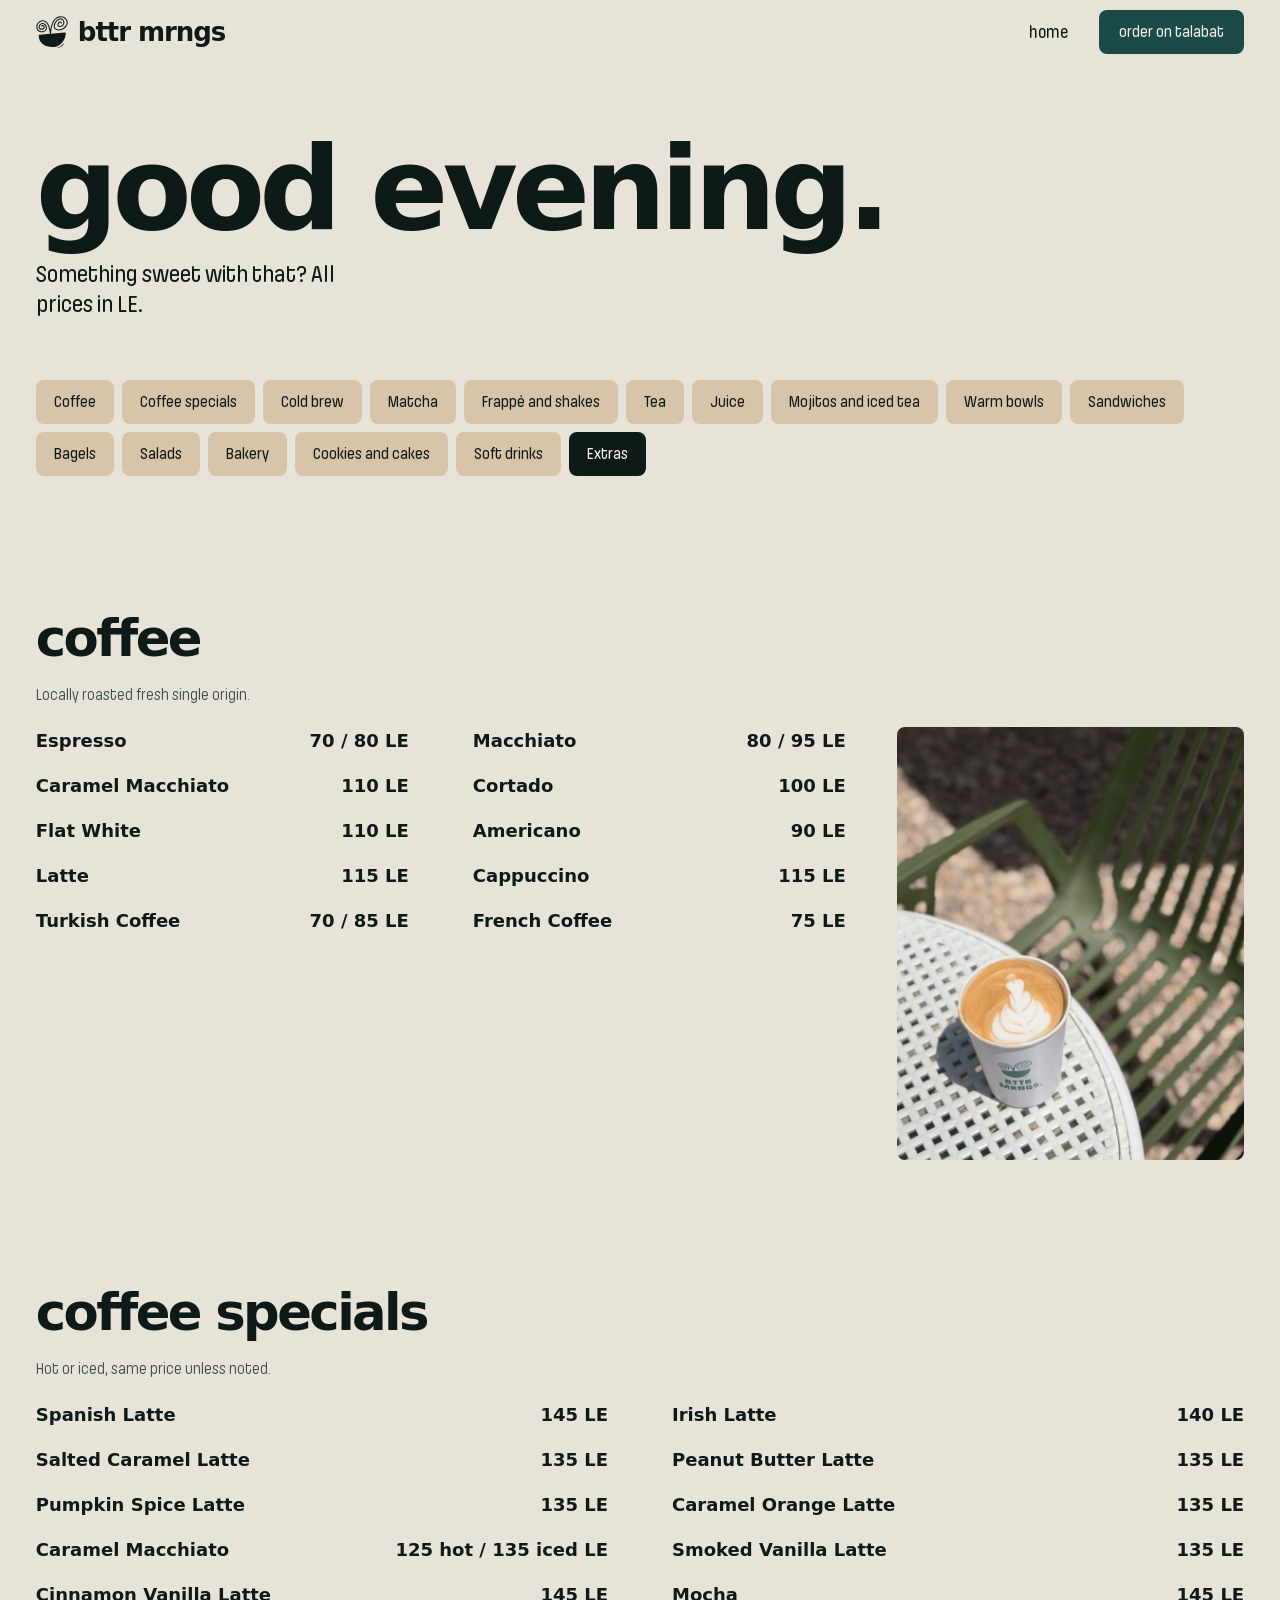
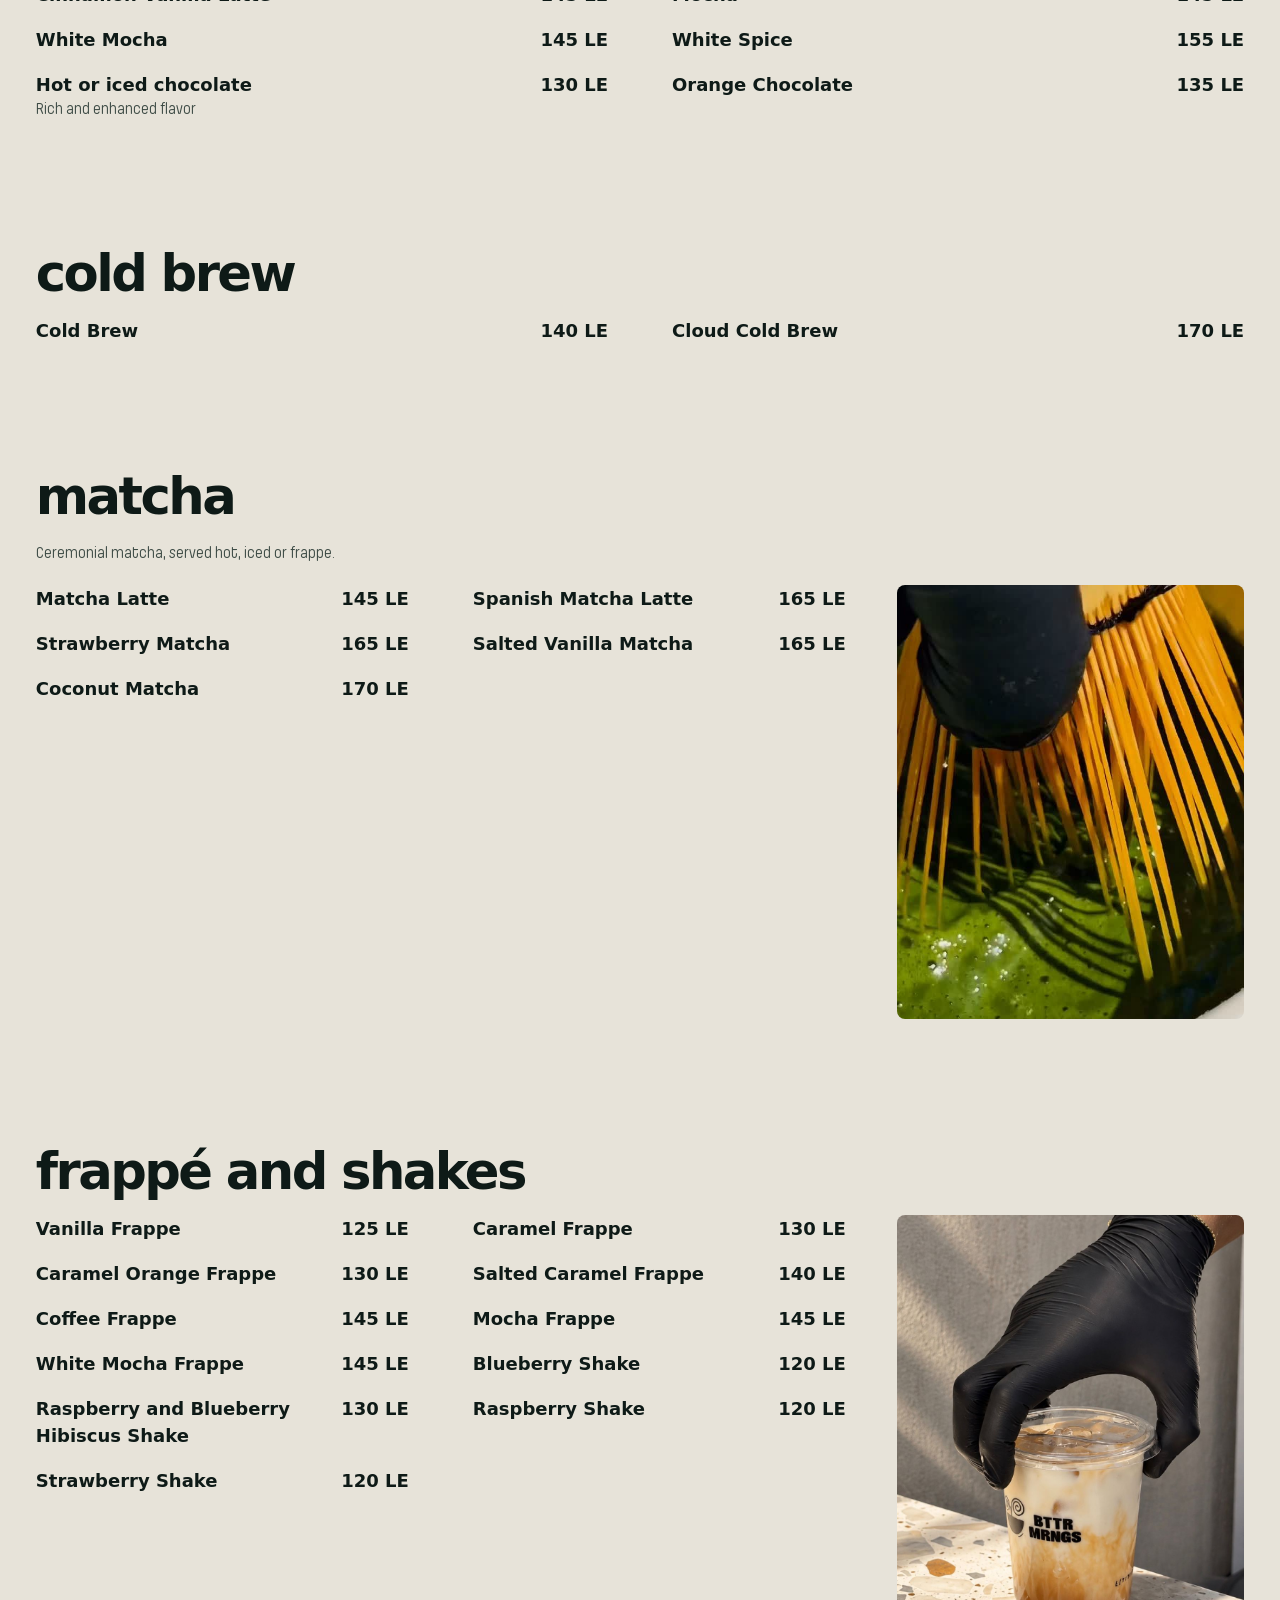
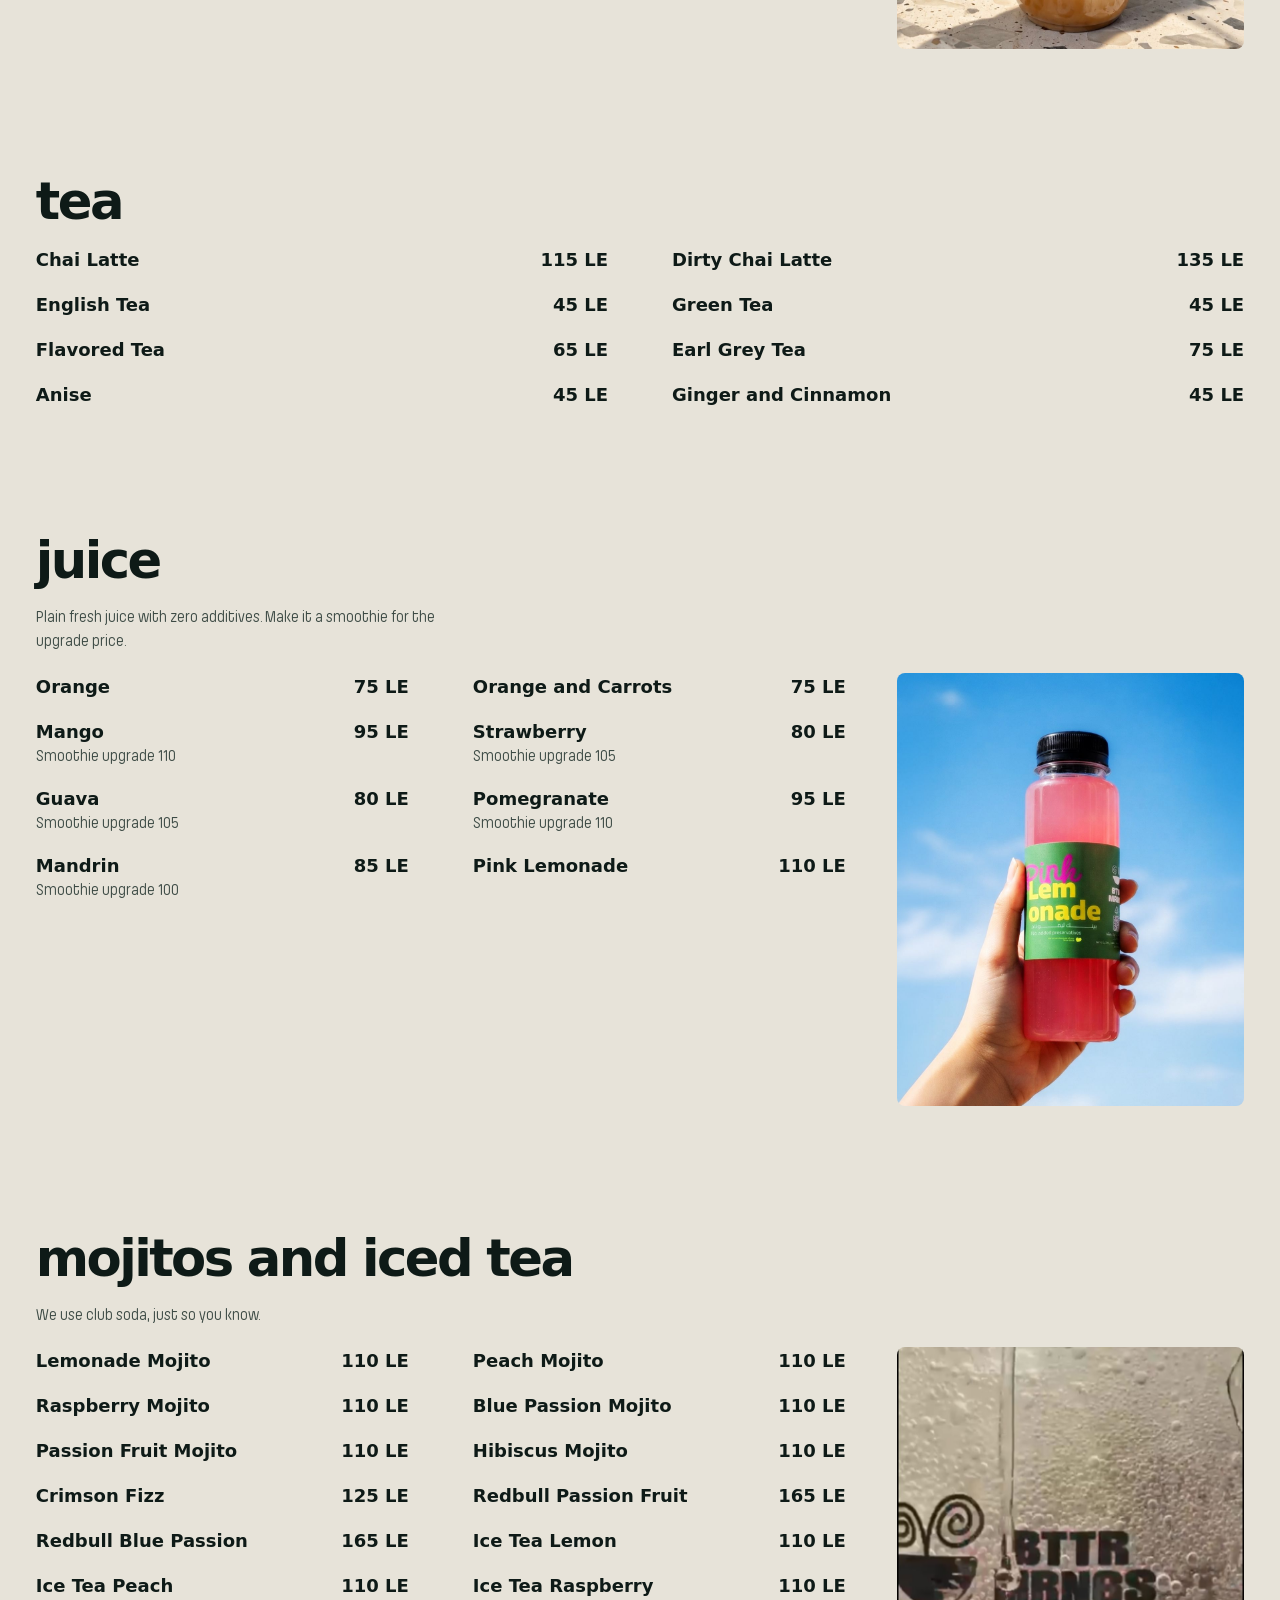
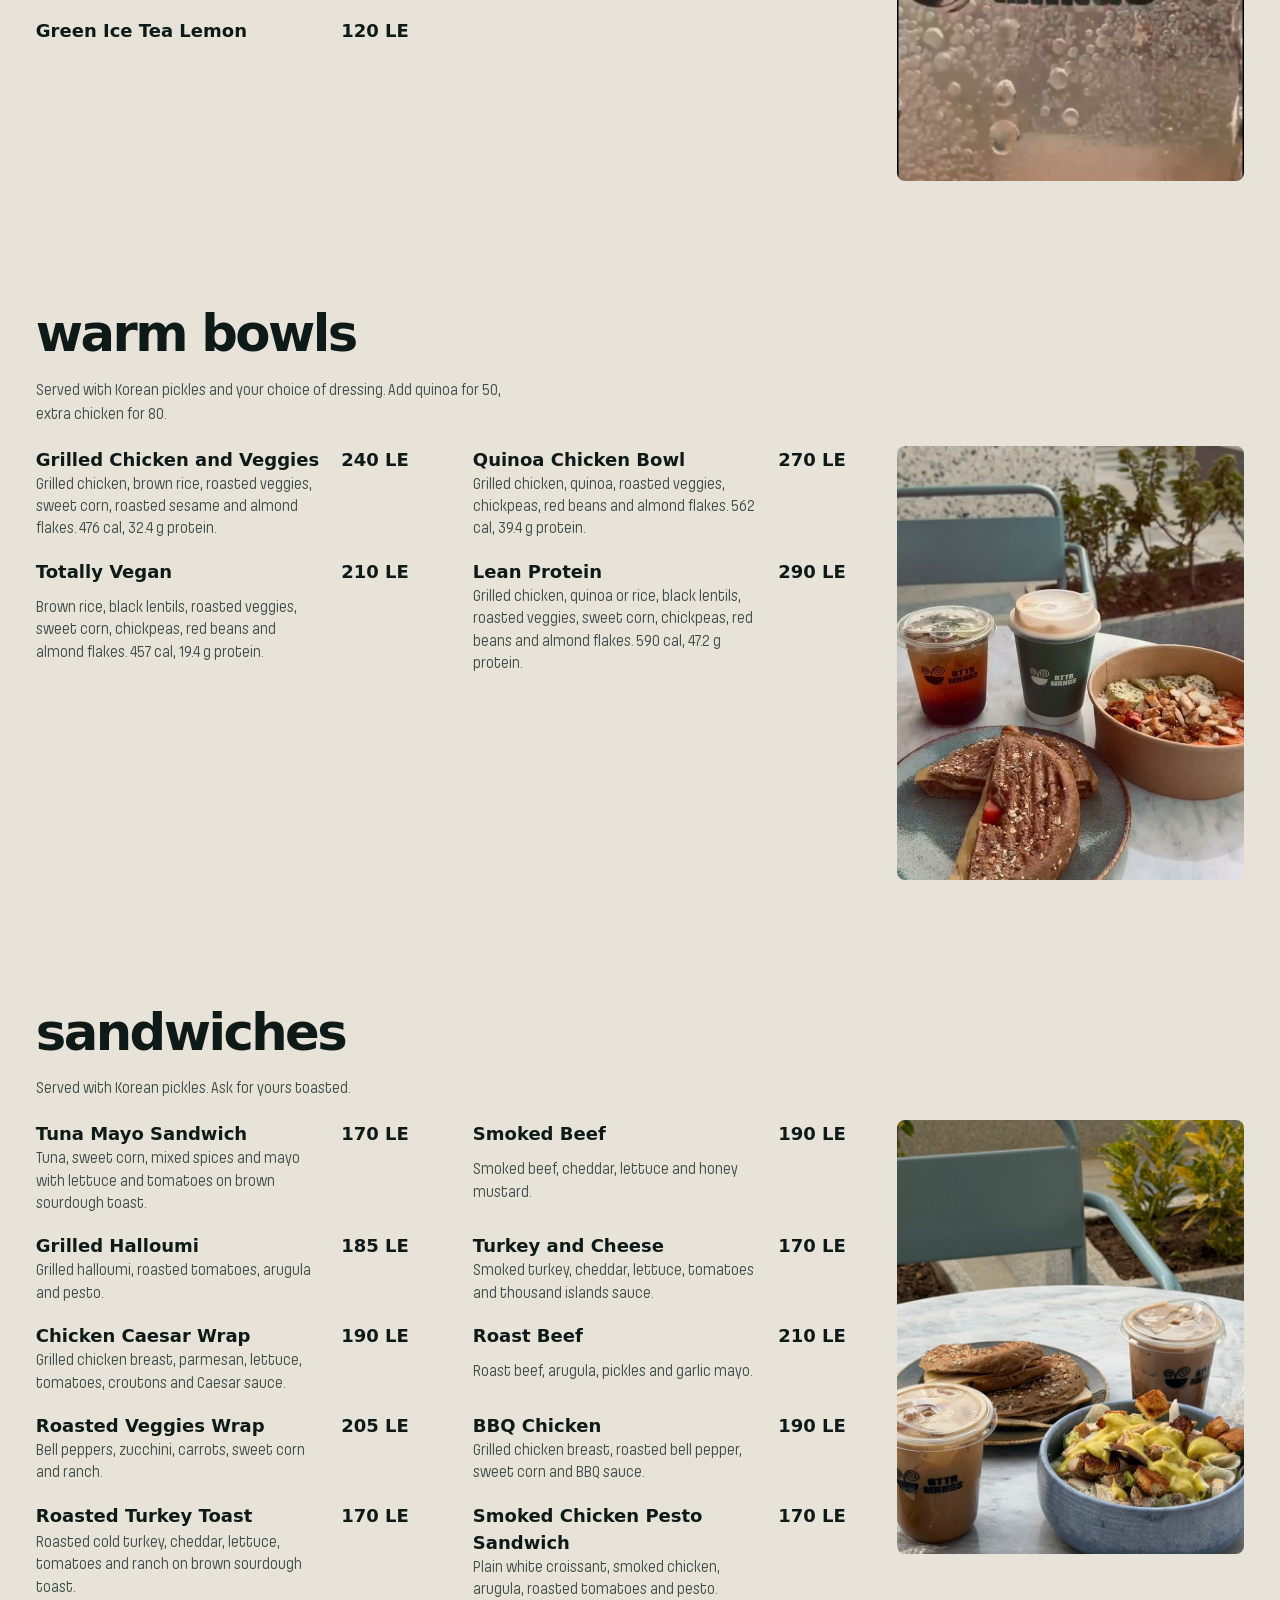
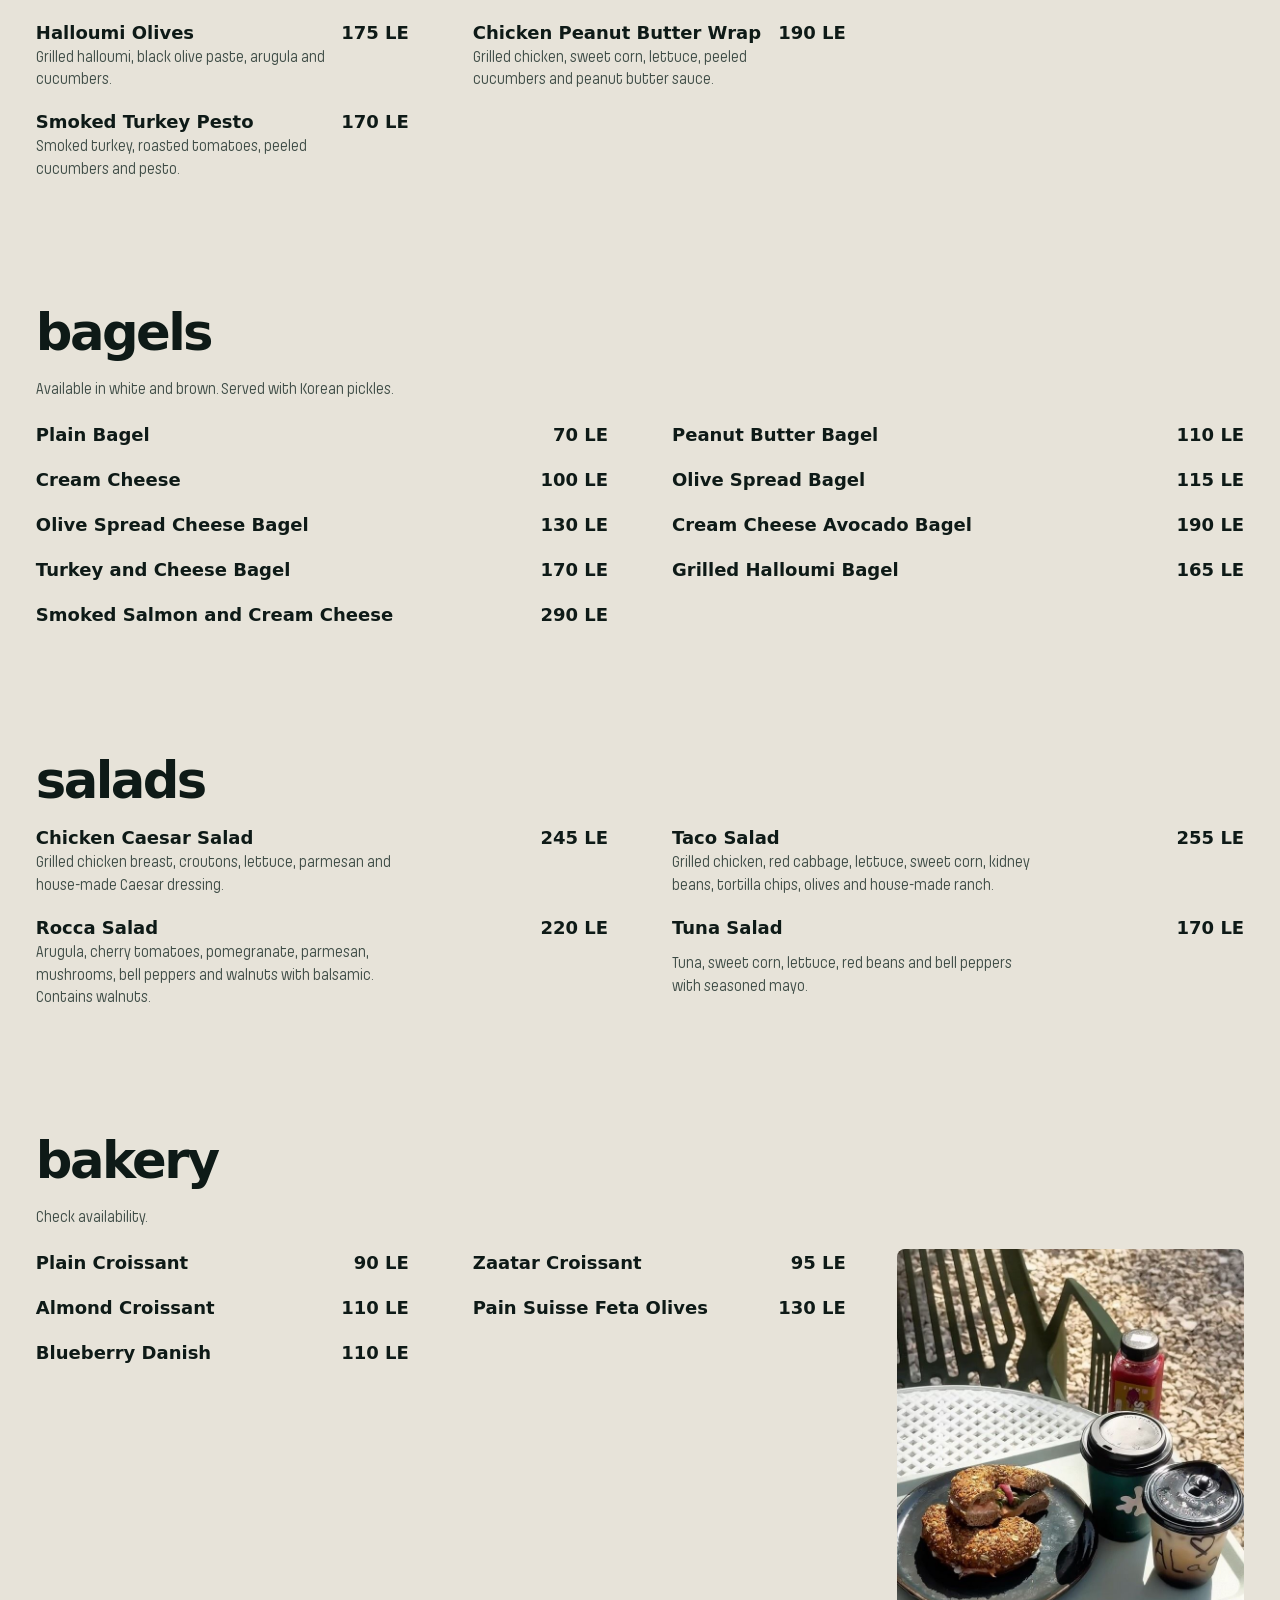
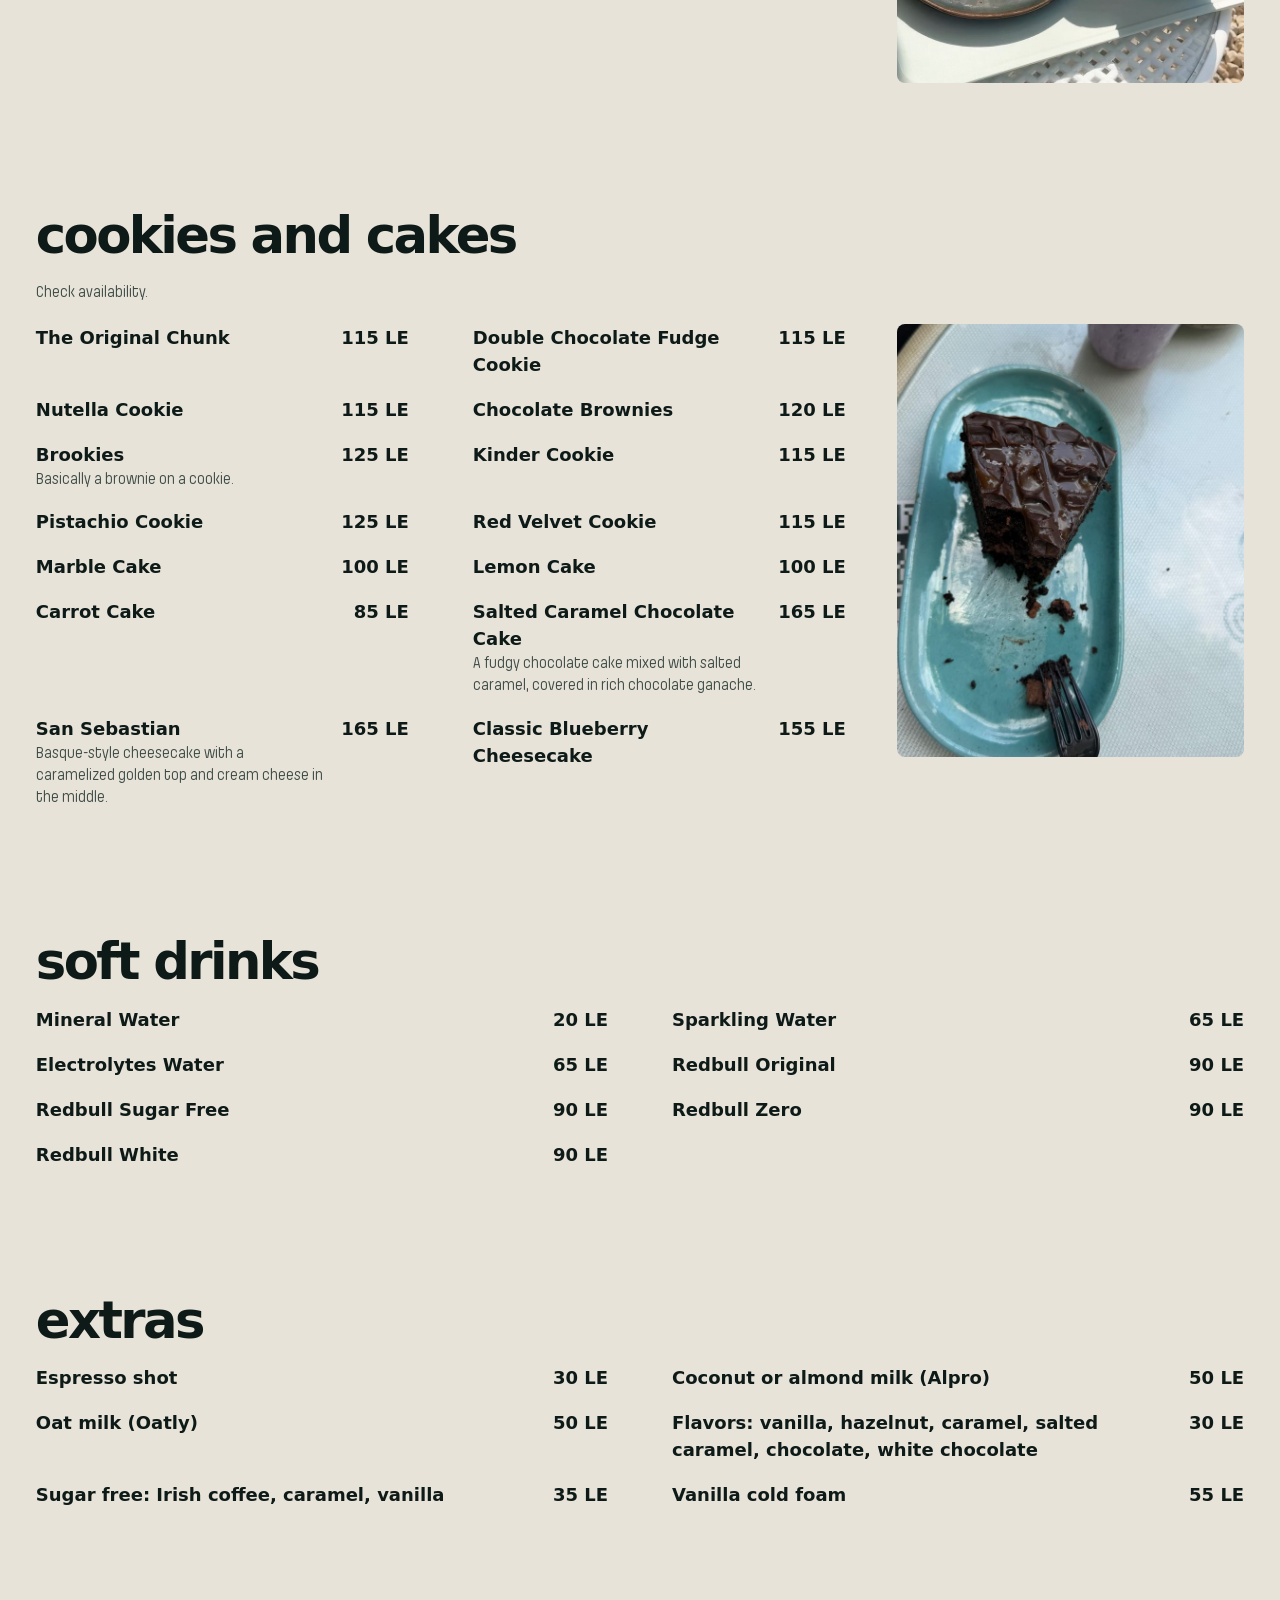
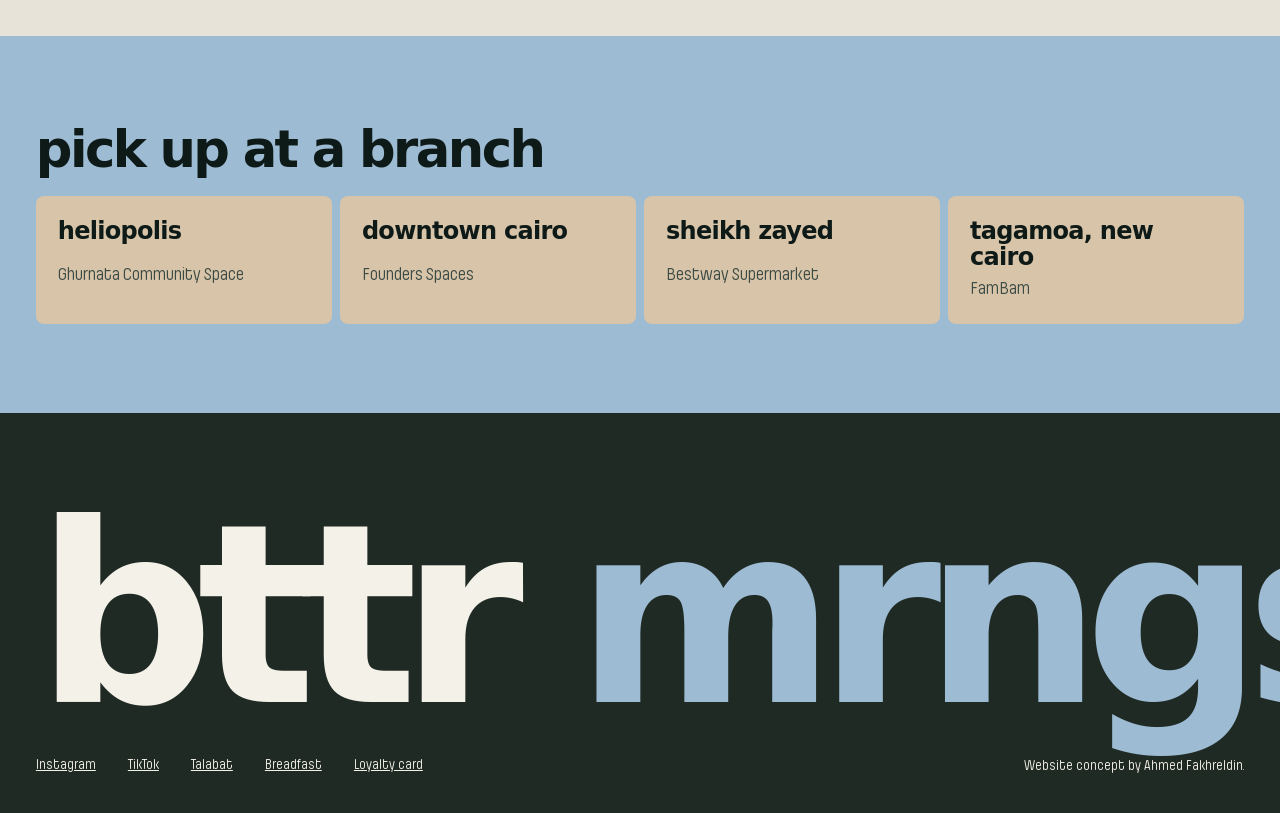
==== commit c5a34430: "Rebuild around the four places, drop the club wording Co-Authored-By: Claude Sonnet 5.5 <noreply@ant" ====
--- a/menu.html
+++ b/menu.html
@@ -1,5 +1,5 @@
 <!doctype html>
-<html lang="en" data-slot="midday">
+<html lang="en">
 <head>
 <meta charset="utf-8">
 <meta name="viewport" content="width=device-width,initial-scale=1,minimum-scale=1">
@@ -12,13 +12,13 @@
 <style>html.fl body{opacity:0}body{transition:opacity .25s ease}</style>
 <script>(function(){var h=document.documentElement;h.className+=' js fl';function go(){h.classList.remove('fl')}
 setTimeout(go,1200);if(document.fonts&&document.fonts.load){Promise.all([document.fonts.load('400 18px "Pilcrow Rounded"'),document.fonts.load('700 40px "Pilcrow Rounded"')]).then(go,go)}else{go()}})();</script>
-<link rel="stylesheet" href="fonts.css?v=9">
-<link rel="stylesheet" href="site.css?v=9">
+<link rel="stylesheet" href="fonts.css?v=11">
+<link rel="stylesheet" href="site.css?v=11">
 </head>
 <body data-nav="plate">
 <header class="bar" id="bar">
-  <a class="brand" href="index.html?v=9" aria-label="Bttr Mrngs home"><svg class="lg" width="32" height="32" aria-hidden="true" focusable="false"><use href="img/logo-sprite.svg#l"/></svg><span>bttr mrngs</span></a>
-  <nav class="links" aria-label="Main"><a href="index.html?v=9">home</a><a class="btn" href="https://www.talabat.com/egypt/bttr-mrngs">order on talabat</a></nav>
+  <a class="brand" href="index.html?v=11" aria-label="Bttr Mrngs home"><svg class="lg" width="32" height="32" aria-hidden="true" focusable="false"><use href="img/logo-sprite.svg#l"/></svg><span>bttr mrngs</span></a>
+  <nav class="links" aria-label="Main"><a href="index.html?v=11">home</a><a class="btn" href="https://www.talabat.com/egypt/bttr-mrngs">order on talabat</a></nav>
 </header>
 <main>
 <div class="mtop" data-c="plate">
@@ -26,7 +26,7 @@
   <p id="greet-sub">What are you having? All prices in LE.</p>
 </div>
 <nav class="chips" aria-label="Menu categories"><a href="#coffee">Coffee</a><a href="#specials">Coffee specials</a><a href="#cold">Cold brew</a><a href="#matcha">Matcha</a><a href="#frappe">Frappé and shakes</a><a href="#tea">Tea</a><a href="#juice">Juice</a><a href="#iced">Mojitos and iced tea</a><a href="#bowls">Warm bowls</a><a href="#sandwiches">Sandwiches</a><a href="#bagels">Bagels</a><a href="#salads">Salads</a><a href="#bakery">Bakery</a><a href="#sweets">Cookies and cakes</a><a href="#soft">Soft drinks</a><a href="#extras">Extras</a></nav>
-<section class="cat" id="coffee" aria-labelledby="coffee-h"><h2 class="rise" id="coffee-h">Coffee</h2><p class="note">Locally roasted fresh single origin.</p><div class="catbody"><ul class="items"><li class="item"><b>Espresso</b><span class="pr">70 / 80 LE</span></li><li class="item"><b>Macchiato</b><span class="pr">80 / 95 LE</span></li><li class="item"><b>Caramel Macchiato</b><span class="pr">110 LE</span></li><li class="item"><b>Cortado</b><span class="pr">100 LE</span></li><li class="item"><b>Flat White</b><span class="pr">110 LE</span></li><li class="item"><b>Americano</b><span class="pr">90 LE</span></li><li class="item"><b>Latte</b><span class="pr">115 LE</span></li><li class="item"><b>Cappuccino</b><span class="pr">115 LE</span></li><li class="item"><b>Turkish Coffee</b><span class="pr">70 / 85 LE</span></li><li class="item"><b>French Coffee</b><span class="pr">75 LE</span></li></ul><div class="art"><img src="img/g4.jpg?v=9" alt="A flat white on a white perforated table" loading="lazy"></div></div></section><section class="cat" id="specials" aria-labelledby="specials-h"><h2 class="rise" id="specials-h">Coffee specials</h2><p class="note">Hot or iced, same price unless noted.</p><div class="catbody noart"><ul class="items"><li class="item"><b>Spanish Latte</b><span class="pr">145 LE</span></li><li class="item"><b>Irish Latte</b><span class="pr">140 LE</span></li><li class="item"><b>Salted Caramel Latte</b><span class="pr">135 LE</span></li><li class="item"><b>Peanut Butter Latte</b><span class="pr">135 LE</span></li><li class="item"><b>Pumpkin Spice Latte</b><span class="pr">135 LE</span></li><li class="item"><b>Caramel Orange Latte</b><span class="pr">135 LE</span></li><li class="item"><b>Caramel Macchiato</b><span class="pr">125 hot / 135 iced LE</span></li><li class="item"><b>Smoked Vanilla Latte</b><span class="pr">135 LE</span></li><li class="item"><b>Cinnamon Vanilla Latte</b><span class="pr">145 LE</span></li><li class="item"><b>Mocha</b><span class="pr">145 LE</span></li><li class="item"><b>White Mocha</b><span class="pr">145 LE</span></li><li class="item"><b>White Spice</b><span class="pr">155 LE</span></li><li class="item"><b>Hot or iced chocolate</b><span class="pr">130 LE</span><span class="d">Rich and enhanced flavor</span></li><li class="item"><b>Orange Chocolate</b><span class="pr">135 LE</span></li></ul></div></section><section class="cat" id="cold" aria-labelledby="cold-h"><h2 class="rise" id="cold-h">Cold brew</h2><div class="catbody noart"><ul class="items"><li class="item"><b>Cold Brew</b><span class="pr">140 LE</span></li><li class="item"><b>Cloud Cold Brew</b><span class="pr">170 LE</span></li></ul></div></section><section class="cat" id="matcha" aria-labelledby="matcha-h"><h2 class="rise" id="matcha-h">Matcha</h2><p class="note">Ceremonial matcha, served hot, iced or frappe.</p><div class="catbody"><ul class="items"><li class="item"><b>Matcha Latte</b><span class="pr">145 LE</span></li><li class="item"><b>Spanish Matcha Latte</b><span class="pr">165 LE</span></li><li class="item"><b>Strawberry Matcha</b><span class="pr">165 LE</span></li><li class="item"><b>Salted Vanilla Matcha</b><span class="pr">165 LE</span></li><li class="item"><b>Coconut Matcha</b><span class="pr">170 LE</span></li></ul><div class="art"><img src="img/m-matcha.jpg?v=9" alt="A bamboo whisk in a bowl of matcha" loading="lazy"></div></div></section><section class="cat" id="frappe" aria-labelledby="frappe-h"><h2 class="rise" id="frappe-h">Frappé and shakes</h2><div class="catbody"><ul class="items"><li class="item"><b>Vanilla Frappe</b><span class="pr">125 LE</span></li><li class="item"><b>Caramel Frappe</b><span class="pr">130 LE</span></li><li class="item"><b>Caramel Orange Frappe</b><span class="pr">130 LE</span></li><li class="item"><b>Salted Caramel Frappe</b><span class="pr">140 LE</span></li><li class="item"><b>Coffee Frappe</b><span class="pr">145 LE</span></li><li class="item"><b>Mocha Frappe</b><span class="pr">145 LE</span></li><li class="item"><b>White Mocha Frappe</b><span class="pr">145 LE</span></li><li class="item"><b>Blueberry Shake</b><span class="pr">120 LE</span></li><li class="item"><b>Raspberry and Blueberry Hibiscus Shake</b><span class="pr">130 LE</span></li><li class="item"><b>Raspberry Shake</b><span class="pr">120 LE</span></li><li class="item"><b>Strawberry Shake</b><span class="pr">120 LE</span></li></ul><div class="art"><img src="img/g7.jpg?v=9" alt="A gloved hand holding an iced coffee with the logo" loading="lazy"></div></div></section><section class="cat" id="tea" aria-labelledby="tea-h"><h2 class="rise" id="tea-h">Tea</h2><div class="catbody noart"><ul class="items"><li class="item"><b>Chai Latte</b><span class="pr">115 LE</span></li><li class="item"><b>Dirty Chai Latte</b><span class="pr">135 LE</span></li><li class="item"><b>English Tea</b><span class="pr">45 LE</span></li><li class="item"><b>Green Tea</b><span class="pr">45 LE</span></li><li class="item"><b>Flavored Tea</b><span class="pr">65 LE</span></li><li class="item"><b>Earl Grey Tea</b><span class="pr">75 LE</span></li><li class="item"><b>Anise</b><span class="pr">45 LE</span></li><li class="item"><b>Ginger and Cinnamon</b><span class="pr">45 LE</span></li></ul></div></section><section class="cat" id="juice" aria-labelledby="juice-h"><h2 class="rise" id="juice-h">Juice</h2><p class="note">Plain fresh juice with zero additives. Make it a smoothie for the upgrade price.</p><div class="catbody"><ul class="items"><li class="item"><b>Orange</b><span class="pr">75 LE</span></li><li class="item"><b>Orange and Carrots</b><span class="pr">75 LE</span></li><li class="item"><b>Mango</b><span class="pr">95 LE</span><span class="d">Smoothie upgrade 110</span></li><li class="item"><b>Strawberry</b><span class="pr">80 LE</span><span class="d">Smoothie upgrade 105</span></li><li class="item"><b>Guava</b><span class="pr">80 LE</span><span class="d">Smoothie upgrade 105</span></li><li class="item"><b>Pomegranate</b><span class="pr">95 LE</span><span class="d">Smoothie upgrade 110</span></li><li class="item"><b>Mandrin</b><span class="pr">85 LE</span><span class="d">Smoothie upgrade 100</span></li><li class="item"><b>Pink Lemonade</b><span class="pr">110 LE</span></li></ul><div class="art"><img src="img/g6.jpg?v=9" alt="A bottle of pink lemonade against the sky" loading="lazy"></div></div></section><section class="cat" id="iced" aria-labelledby="iced-h"><h2 class="rise" id="iced-h">Mojitos and iced tea</h2><p class="note">We use club soda, just so you know.</p><div class="catbody"><ul class="items"><li class="item"><b>Lemonade Mojito</b><span class="pr">110 LE</span></li><li class="item"><b>Peach Mojito</b><span class="pr">110 LE</span></li><li class="item"><b>Raspberry Mojito</b><span class="pr">110 LE</span></li><li class="item"><b>Blue Passion Mojito</b><span class="pr">110 LE</span></li><li class="item"><b>Passion Fruit Mojito</b><span class="pr">110 LE</span></li><li class="item"><b>Hibiscus Mojito</b><span class="pr">110 LE</span></li><li class="item"><b>Crimson Fizz</b><span class="pr">125 LE</span></li><li class="item"><b>Redbull Passion Fruit</b><span class="pr">165 LE</span></li><li class="item"><b>Redbull Blue Passion</b><span class="pr">165 LE</span></li><li class="item"><b>Ice Tea Lemon</b><span class="pr">110 LE</span></li><li class="item"><b>Ice Tea Peach</b><span class="pr">110 LE</span></li><li class="item"><b>Ice Tea Raspberry</b><span class="pr">110 LE</span></li><li class="item"><b>Green Ice Tea Lemon</b><span class="pr">120 LE</span></li></ul><div class="art"><img src="img/m-iced.jpg?v=9" alt="A cold glass with the logo, beaded with condensation" loading="lazy"></div></div></section><section class="cat" id="bowls" aria-labelledby="bowls-h"><h2 class="rise" id="bowls-h">Warm bowls</h2><p class="note">Served with Korean pickles and your choice of dressing. Add quinoa for 50, extra chicken for 80.</p><div class="catbody"><ul class="items"><li class="item"><b>Grilled Chicken and Veggies</b><span class="pr">240 LE</span><span class="d">Grilled chicken, brown rice, roasted veggies, sweet corn, roasted sesame and almond flakes. 476 cal, 32.4 g protein.</span></li><li class="item"><b>Quinoa Chicken Bowl</b><span class="pr">270 LE</span><span class="d">Grilled chicken, quinoa, roasted veggies, chickpeas, red beans and almond flakes. 562 cal, 39.4 g protein.</span></li><li class="item"><b>Totally Vegan</b><span class="pr">210 LE</span><span class="d">Brown rice, black lentils, roasted veggies, sweet corn, chickpeas, red beans and almond flakes. 457 cal, 19.4 g protein.</span></li><li class="item"><b>Lean Protein</b><span class="pr">290 LE</span><span class="d">Grilled chicken, quinoa or rice, black lentils, roasted veggies, sweet corn, chickpeas, red beans and almond flakes. 590 cal, 47.2 g protein.</span></li></ul><div class="art"><img src="img/g1.jpg?v=9" alt="A warm bowl, an iced drink and a toasted sandwich" loading="lazy"></div></div></section><section class="cat" id="sandwiches" aria-labelledby="sandwiches-h"><h2 class="rise" id="sandwiches-h">Sandwiches</h2><p class="note">Served with Korean pickles. Ask for yours toasted.</p><div class="catbody"><ul class="items"><li class="item"><b>Tuna Mayo Sandwich</b><span class="pr">170 LE</span><span class="d">Tuna, sweet corn, mixed spices and mayo with lettuce and tomatoes on brown sourdough toast.</span></li><li class="item"><b>Smoked Beef</b><span class="pr">190 LE</span><span class="d">Smoked beef, cheddar, lettuce and honey mustard.</span></li><li class="item"><b>Grilled Halloumi</b><span class="pr">185 LE</span><span class="d">Grilled halloumi, roasted tomatoes, arugula and pesto.</span></li><li class="item"><b>Turkey and Cheese</b><span class="pr">170 LE</span><span class="d">Smoked turkey, cheddar, lettuce, tomatoes and thousand islands sauce.</span></li><li class="item"><b>Chicken Caesar Wrap</b><span class="pr">190 LE</span><span class="d">Grilled chicken breast, parmesan, lettuce, tomatoes, croutons and Caesar sauce.</span></li><li class="item"><b>Roast Beef</b><span class="pr">210 LE</span><span class="d">Roast beef, arugula, pickles and garlic mayo.</span></li><li class="item"><b>Roasted Veggies Wrap</b><span class="pr">205 LE</span><span class="d">Bell peppers, zucchini, carrots, sweet corn and ranch.</span></li><li class="item"><b>BBQ Chicken</b><span class="pr">190 LE</span><span class="d">Grilled chicken breast, roasted bell pepper, sweet corn and BBQ sauce.</span></li><li class="item"><b>Roasted Turkey Toast</b><span class="pr">170 LE</span><span class="d">Roasted cold turkey, cheddar, lettuce, tomatoes and ranch on brown sourdough toast.</span></li><li class="item"><b>Smoked Chicken Pesto Sandwich</b><span class="pr">170 LE</span><span class="d">Plain white croissant, smoked chicken, arugula, roasted tomatoes and pesto.</span></li><li class="item"><b>Halloumi Olives</b><span class="pr">175 LE</span><span class="d">Grilled halloumi, black olive paste, arugula and cucumbers.</span></li><li class="item"><b>Chicken Peanut Butter Wrap</b><span class="pr">190 LE</span><span class="d">Grilled chicken, sweet corn, lettuce, peeled cucumbers and peanut butter sauce.</span></li><li class="item"><b>Smoked Turkey Pesto</b><span class="pr">170 LE</span><span class="d">Smoked turkey, roasted tomatoes, peeled cucumbers and pesto.</span></li></ul><div class="art"><img src="img/g2.jpg?v=9" alt="A bagel, a bowl and two iced coffees" loading="lazy"></div></div></section><section class="cat" id="bagels" aria-labelledby="bagels-h"><h2 class="rise" id="bagels-h">Bagels</h2><p class="note">Available in white and brown. Served with Korean pickles.</p><div class="catbody noart"><ul class="items"><li class="item"><b>Plain Bagel</b><span class="pr">70 LE</span></li><li class="item"><b>Peanut Butter Bagel</b><span class="pr">110 LE</span></li><li class="item"><b>Cream Cheese</b><span class="pr">100 LE</span></li><li class="item"><b>Olive Spread Bagel</b><span class="pr">115 LE</span></li><li class="item"><b>Olive Spread Cheese Bagel</b><span class="pr">130 LE</span></li><li class="item"><b>Cream Cheese Avocado Bagel</b><span class="pr">190 LE</span></li><li class="item"><b>Turkey and Cheese Bagel</b><span class="pr">170 LE</span></li><li class="item"><b>Grilled Halloumi Bagel</b><span class="pr">165 LE</span></li><li class="item"><b>Smoked Salmon and Cream Cheese</b><span class="pr">290 LE</span></li></ul></div></section><section class="cat" id="salads" aria-labelledby="salads-h"><h2 class="rise" id="salads-h">Salads</h2><div class="catbody noart"><ul class="items"><li class="item"><b>Chicken Caesar Salad</b><span class="pr">245 LE</span><span class="d">Grilled chicken breast, croutons, lettuce, parmesan and house-made Caesar dressing.</span></li><li class="item"><b>Taco Salad</b><span class="pr">255 LE</span><span class="d">Grilled chicken, red cabbage, lettuce, sweet corn, kidney beans, tortilla chips, olives and house-made ranch.</span></li><li class="item"><b>Rocca Salad</b><span class="pr">220 LE</span><span class="d">Arugula, cherry tomatoes, pomegranate, parmesan, mushrooms, bell peppers and walnuts with balsamic. Contains walnuts.</span></li><li class="item"><b>Tuna Salad</b><span class="pr">170 LE</span><span class="d">Tuna, sweet corn, lettuce, red beans and bell peppers with seasoned mayo.</span></li></ul></div></section><section class="cat" id="bakery" aria-labelledby="bakery-h"><h2 class="rise" id="bakery-h">Bakery</h2><p class="note">Check availability.</p><div class="catbody"><ul class="items"><li class="item"><b>Plain Croissant</b><span class="pr">90 LE</span></li><li class="item"><b>Zaatar Croissant</b><span class="pr">95 LE</span></li><li class="item"><b>Almond Croissant</b><span class="pr">110 LE</span></li><li class="item"><b>Pain Suisse Feta Olives</b><span class="pr">130 LE</span></li><li class="item"><b>Blueberry Danish</b><span class="pr">110 LE</span></li></ul><div class="art"><img src="img/g5.jpg?v=9" alt="A pastry plate with two cups on a tray" loading="lazy"></div></div></section><section class="cat" id="sweets" aria-labelledby="sweets-h"><h2 class="rise" id="sweets-h">Cookies and cakes</h2><p class="note">Check availability.</p><div class="catbody"><ul class="items"><li class="item"><b>The Original Chunk</b><span class="pr">115 LE</span></li><li class="item"><b>Double Chocolate Fudge Cookie</b><span class="pr">115 LE</span></li><li class="item"><b>Nutella Cookie</b><span class="pr">115 LE</span></li><li class="item"><b>Chocolate Brownies</b><span class="pr">120 LE</span></li><li class="item"><b>Brookies</b><span class="pr">125 LE</span><span class="d">Basically a brownie on a cookie.</span></li><li class="item"><b>Kinder Cookie</b><span class="pr">115 LE</span></li><li class="item"><b>Pistachio Cookie</b><span class="pr">125 LE</span></li><li class="item"><b>Red Velvet Cookie</b><span class="pr">115 LE</span></li><li class="item"><b>Marble Cake</b><span class="pr">100 LE</span></li><li class="item"><b>Lemon Cake</b><span class="pr">100 LE</span></li><li class="item"><b>Carrot Cake</b><span class="pr">85 LE</span></li><li class="item"><b>Salted Caramel Chocolate Cake</b><span class="pr">165 LE</span><span class="d">A fudgy chocolate cake mixed with salted caramel, covered in rich chocolate ganache.</span></li><li class="item"><b>San Sebastian</b><span class="pr">165 LE</span><span class="d">Basque-style cheesecake with a caramelized golden top and cream cheese in the middle.</span></li><li class="item"><b>Classic Blueberry Cheesecake</b><span class="pr">155 LE</span></li></ul><div class="art"><img src="img/m-sweets.jpg?v=9" alt="A slice of chocolate cake on a teal plate" loading="lazy"></div></div></section><section class="cat" id="soft" aria-labelledby="soft-h"><h2 class="rise" id="soft-h">Soft drinks</h2><div class="catbody noart"><ul class="items"><li class="item"><b>Mineral Water</b><span class="pr">20 LE</span></li><li class="item"><b>Sparkling Water</b><span class="pr">65 LE</span></li><li class="item"><b>Electrolytes Water</b><span class="pr">65 LE</span></li><li class="item"><b>Redbull Original</b><span class="pr">90 LE</span></li><li class="item"><b>Redbull Sugar Free</b><span class="pr">90 LE</span></li><li class="item"><b>Redbull Zero</b><span class="pr">90 LE</span></li><li class="item"><b>Redbull White</b><span class="pr">90 LE</span></li></ul></div></section><section class="cat" id="extras" aria-labelledby="extras-h"><h2 class="rise" id="extras-h">Extras</h2><div class="catbody noart"><ul class="items"><li class="item"><b>Espresso shot</b><span class="pr">30 LE</span></li><li class="item"><b>Coconut or almond milk (Alpro)</b><span class="pr">50 LE</span></li><li class="item"><b>Oat milk (Oatly)</b><span class="pr">50 LE</span></li><li class="item"><b>Flavors: vanilla, hazelnut, caramel, salted caramel, chocolate, white chocolate</b><span class="pr">30 LE</span></li><li class="item"><b>Sugar free: Irish coffee, caramel, vanilla</b><span class="pr">35 LE</span></li><li class="item"><b>Vanilla cold foam</b><span class="pr">55 LE</span></li></ul></div></section>
+<section class="cat" id="coffee" aria-labelledby="coffee-h"><h2 class="rise" id="coffee-h">Coffee</h2><p class="note">Locally roasted fresh single origin.</p><div class="catbody"><ul class="items"><li class="item"><b>Espresso</b><span class="pr">70 / 80 LE</span></li><li class="item"><b>Macchiato</b><span class="pr">80 / 95 LE</span></li><li class="item"><b>Caramel Macchiato</b><span class="pr">110 LE</span></li><li class="item"><b>Cortado</b><span class="pr">100 LE</span></li><li class="item"><b>Flat White</b><span class="pr">110 LE</span></li><li class="item"><b>Americano</b><span class="pr">90 LE</span></li><li class="item"><b>Latte</b><span class="pr">115 LE</span></li><li class="item"><b>Cappuccino</b><span class="pr">115 LE</span></li><li class="item"><b>Turkish Coffee</b><span class="pr">70 / 85 LE</span></li><li class="item"><b>French Coffee</b><span class="pr">75 LE</span></li></ul><div class="art"><img src="img/g4.jpg?v=11" alt="A flat white on a white perforated table" loading="lazy"></div></div></section><section class="cat" id="specials" aria-labelledby="specials-h"><h2 class="rise" id="specials-h">Coffee specials</h2><p class="note">Hot or iced, same price unless noted.</p><div class="catbody noart"><ul class="items"><li class="item"><b>Spanish Latte</b><span class="pr">145 LE</span></li><li class="item"><b>Irish Latte</b><span class="pr">140 LE</span></li><li class="item"><b>Salted Caramel Latte</b><span class="pr">135 LE</span></li><li class="item"><b>Peanut Butter Latte</b><span class="pr">135 LE</span></li><li class="item"><b>Pumpkin Spice Latte</b><span class="pr">135 LE</span></li><li class="item"><b>Caramel Orange Latte</b><span class="pr">135 LE</span></li><li class="item"><b>Caramel Macchiato</b><span class="pr">125 hot / 135 iced LE</span></li><li class="item"><b>Smoked Vanilla Latte</b><span class="pr">135 LE</span></li><li class="item"><b>Cinnamon Vanilla Latte</b><span class="pr">145 LE</span></li><li class="item"><b>Mocha</b><span class="pr">145 LE</span></li><li class="item"><b>White Mocha</b><span class="pr">145 LE</span></li><li class="item"><b>White Spice</b><span class="pr">155 LE</span></li><li class="item"><b>Hot or iced chocolate</b><span class="pr">130 LE</span><span class="d">Rich and enhanced flavor</span></li><li class="item"><b>Orange Chocolate</b><span class="pr">135 LE</span></li></ul></div></section><section class="cat" id="cold" aria-labelledby="cold-h"><h2 class="rise" id="cold-h">Cold brew</h2><div class="catbody noart"><ul class="items"><li class="item"><b>Cold Brew</b><span class="pr">140 LE</span></li><li class="item"><b>Cloud Cold Brew</b><span class="pr">170 LE</span></li></ul></div></section><section class="cat" id="matcha" aria-labelledby="matcha-h"><h2 class="rise" id="matcha-h">Matcha</h2><p class="note">Ceremonial matcha, served hot, iced or frappe.</p><div class="catbody"><ul class="items"><li class="item"><b>Matcha Latte</b><span class="pr">145 LE</span></li><li class="item"><b>Spanish Matcha Latte</b><span class="pr">165 LE</span></li><li class="item"><b>Strawberry Matcha</b><span class="pr">165 LE</span></li><li class="item"><b>Salted Vanilla Matcha</b><span class="pr">165 LE</span></li><li class="item"><b>Coconut Matcha</b><span class="pr">170 LE</span></li></ul><div class="art"><img src="img/m-matcha.jpg?v=11" alt="A bamboo whisk in a bowl of matcha" loading="lazy"></div></div></section><section class="cat" id="frappe" aria-labelledby="frappe-h"><h2 class="rise" id="frappe-h">Frappé and shakes</h2><div class="catbody"><ul class="items"><li class="item"><b>Vanilla Frappe</b><span class="pr">125 LE</span></li><li class="item"><b>Caramel Frappe</b><span class="pr">130 LE</span></li><li class="item"><b>Caramel Orange Frappe</b><span class="pr">130 LE</span></li><li class="item"><b>Salted Caramel Frappe</b><span class="pr">140 LE</span></li><li class="item"><b>Coffee Frappe</b><span class="pr">145 LE</span></li><li class="item"><b>Mocha Frappe</b><span class="pr">145 LE</span></li><li class="item"><b>White Mocha Frappe</b><span class="pr">145 LE</span></li><li class="item"><b>Blueberry Shake</b><span class="pr">120 LE</span></li><li class="item"><b>Raspberry and Blueberry Hibiscus Shake</b><span class="pr">130 LE</span></li><li class="item"><b>Raspberry Shake</b><span class="pr">120 LE</span></li><li class="item"><b>Strawberry Shake</b><span class="pr">120 LE</span></li></ul><div class="art"><img src="img/g7.jpg?v=11" alt="A gloved hand holding an iced coffee with the logo" loading="lazy"></div></div></section><section class="cat" id="tea" aria-labelledby="tea-h"><h2 class="rise" id="tea-h">Tea</h2><div class="catbody noart"><ul class="items"><li class="item"><b>Chai Latte</b><span class="pr">115 LE</span></li><li class="item"><b>Dirty Chai Latte</b><span class="pr">135 LE</span></li><li class="item"><b>English Tea</b><span class="pr">45 LE</span></li><li class="item"><b>Green Tea</b><span class="pr">45 LE</span></li><li class="item"><b>Flavored Tea</b><span class="pr">65 LE</span></li><li class="item"><b>Earl Grey Tea</b><span class="pr">75 LE</span></li><li class="item"><b>Anise</b><span class="pr">45 LE</span></li><li class="item"><b>Ginger and Cinnamon</b><span class="pr">45 LE</span></li></ul></div></section><section class="cat" id="juice" aria-labelledby="juice-h"><h2 class="rise" id="juice-h">Juice</h2><p class="note">Plain fresh juice with zero additives. Make it a smoothie for the upgrade price.</p><div class="catbody"><ul class="items"><li class="item"><b>Orange</b><span class="pr">75 LE</span></li><li class="item"><b>Orange and Carrots</b><span class="pr">75 LE</span></li><li class="item"><b>Mango</b><span class="pr">95 LE</span><span class="d">Smoothie upgrade 110</span></li><li class="item"><b>Strawberry</b><span class="pr">80 LE</span><span class="d">Smoothie upgrade 105</span></li><li class="item"><b>Guava</b><span class="pr">80 LE</span><span class="d">Smoothie upgrade 105</span></li><li class="item"><b>Pomegranate</b><span class="pr">95 LE</span><span class="d">Smoothie upgrade 110</span></li><li class="item"><b>Mandrin</b><span class="pr">85 LE</span><span class="d">Smoothie upgrade 100</span></li><li class="item"><b>Pink Lemonade</b><span class="pr">110 LE</span></li></ul><div class="art"><img src="img/g6.jpg?v=11" alt="A bottle of pink lemonade against the sky" loading="lazy"></div></div></section><section class="cat" id="iced" aria-labelledby="iced-h"><h2 class="rise" id="iced-h">Mojitos and iced tea</h2><p class="note">We use club soda, just so you know.</p><div class="catbody"><ul class="items"><li class="item"><b>Lemonade Mojito</b><span class="pr">110 LE</span></li><li class="item"><b>Peach Mojito</b><span class="pr">110 LE</span></li><li class="item"><b>Raspberry Mojito</b><span class="pr">110 LE</span></li><li class="item"><b>Blue Passion Mojito</b><span class="pr">110 LE</span></li><li class="item"><b>Passion Fruit Mojito</b><span class="pr">110 LE</span></li><li class="item"><b>Hibiscus Mojito</b><span class="pr">110 LE</span></li><li class="item"><b>Crimson Fizz</b><span class="pr">125 LE</span></li><li class="item"><b>Redbull Passion Fruit</b><span class="pr">165 LE</span></li><li class="item"><b>Redbull Blue Passion</b><span class="pr">165 LE</span></li><li class="item"><b>Ice Tea Lemon</b><span class="pr">110 LE</span></li><li class="item"><b>Ice Tea Peach</b><span class="pr">110 LE</span></li><li class="item"><b>Ice Tea Raspberry</b><span class="pr">110 LE</span></li><li class="item"><b>Green Ice Tea Lemon</b><span class="pr">120 LE</span></li></ul><div class="art"><img src="img/m-iced.jpg?v=11" alt="A cold glass with the logo, beaded with condensation" loading="lazy"></div></div></section><section class="cat" id="bowls" aria-labelledby="bowls-h"><h2 class="rise" id="bowls-h">Warm bowls</h2><p class="note">Served with Korean pickles and your choice of dressing. Add quinoa for 50, extra chicken for 80.</p><div class="catbody"><ul class="items"><li class="item"><b>Grilled Chicken and Veggies</b><span class="pr">240 LE</span><span class="d">Grilled chicken, brown rice, roasted veggies, sweet corn, roasted sesame and almond flakes. 476 cal, 32.4 g protein.</span></li><li class="item"><b>Quinoa Chicken Bowl</b><span class="pr">270 LE</span><span class="d">Grilled chicken, quinoa, roasted veggies, chickpeas, red beans and almond flakes. 562 cal, 39.4 g protein.</span></li><li class="item"><b>Totally Vegan</b><span class="pr">210 LE</span><span class="d">Brown rice, black lentils, roasted veggies, sweet corn, chickpeas, red beans and almond flakes. 457 cal, 19.4 g protein.</span></li><li class="item"><b>Lean Protein</b><span class="pr">290 LE</span><span class="d">Grilled chicken, quinoa or rice, black lentils, roasted veggies, sweet corn, chickpeas, red beans and almond flakes. 590 cal, 47.2 g protein.</span></li></ul><div class="art"><img src="img/g1.jpg?v=11" alt="A warm bowl, an iced drink and a toasted sandwich" loading="lazy"></div></div></section><section class="cat" id="sandwiches" aria-labelledby="sandwiches-h"><h2 class="rise" id="sandwiches-h">Sandwiches</h2><p class="note">Served with Korean pickles. Ask for yours toasted.</p><div class="catbody"><ul class="items"><li class="item"><b>Tuna Mayo Sandwich</b><span class="pr">170 LE</span><span class="d">Tuna, sweet corn, mixed spices and mayo with lettuce and tomatoes on brown sourdough toast.</span></li><li class="item"><b>Smoked Beef</b><span class="pr">190 LE</span><span class="d">Smoked beef, cheddar, lettuce and honey mustard.</span></li><li class="item"><b>Grilled Halloumi</b><span class="pr">185 LE</span><span class="d">Grilled halloumi, roasted tomatoes, arugula and pesto.</span></li><li class="item"><b>Turkey and Cheese</b><span class="pr">170 LE</span><span class="d">Smoked turkey, cheddar, lettuce, tomatoes and thousand islands sauce.</span></li><li class="item"><b>Chicken Caesar Wrap</b><span class="pr">190 LE</span><span class="d">Grilled chicken breast, parmesan, lettuce, tomatoes, croutons and Caesar sauce.</span></li><li class="item"><b>Roast Beef</b><span class="pr">210 LE</span><span class="d">Roast beef, arugula, pickles and garlic mayo.</span></li><li class="item"><b>Roasted Veggies Wrap</b><span class="pr">205 LE</span><span class="d">Bell peppers, zucchini, carrots, sweet corn and ranch.</span></li><li class="item"><b>BBQ Chicken</b><span class="pr">190 LE</span><span class="d">Grilled chicken breast, roasted bell pepper, sweet corn and BBQ sauce.</span></li><li class="item"><b>Roasted Turkey Toast</b><span class="pr">170 LE</span><span class="d">Roasted cold turkey, cheddar, lettuce, tomatoes and ranch on brown sourdough toast.</span></li><li class="item"><b>Smoked Chicken Pesto Sandwich</b><span class="pr">170 LE</span><span class="d">Plain white croissant, smoked chicken, arugula, roasted tomatoes and pesto.</span></li><li class="item"><b>Halloumi Olives</b><span class="pr">175 LE</span><span class="d">Grilled halloumi, black olive paste, arugula and cucumbers.</span></li><li class="item"><b>Chicken Peanut Butter Wrap</b><span class="pr">190 LE</span><span class="d">Grilled chicken, sweet corn, lettuce, peeled cucumbers and peanut butter sauce.</span></li><li class="item"><b>Smoked Turkey Pesto</b><span class="pr">170 LE</span><span class="d">Smoked turkey, roasted tomatoes, peeled cucumbers and pesto.</span></li></ul><div class="art"><img src="img/g2.jpg?v=11" alt="A bagel, a bowl and two iced coffees" loading="lazy"></div></div></section><section class="cat" id="bagels" aria-labelledby="bagels-h"><h2 class="rise" id="bagels-h">Bagels</h2><p class="note">Available in white and brown. Served with Korean pickles.</p><div class="catbody noart"><ul class="items"><li class="item"><b>Plain Bagel</b><span class="pr">70 LE</span></li><li class="item"><b>Peanut Butter Bagel</b><span class="pr">110 LE</span></li><li class="item"><b>Cream Cheese</b><span class="pr">100 LE</span></li><li class="item"><b>Olive Spread Bagel</b><span class="pr">115 LE</span></li><li class="item"><b>Olive Spread Cheese Bagel</b><span class="pr">130 LE</span></li><li class="item"><b>Cream Cheese Avocado Bagel</b><span class="pr">190 LE</span></li><li class="item"><b>Turkey and Cheese Bagel</b><span class="pr">170 LE</span></li><li class="item"><b>Grilled Halloumi Bagel</b><span class="pr">165 LE</span></li><li class="item"><b>Smoked Salmon and Cream Cheese</b><span class="pr">290 LE</span></li></ul></div></section><section class="cat" id="salads" aria-labelledby="salads-h"><h2 class="rise" id="salads-h">Salads</h2><div class="catbody noart"><ul class="items"><li class="item"><b>Chicken Caesar Salad</b><span class="pr">245 LE</span><span class="d">Grilled chicken breast, croutons, lettuce, parmesan and house-made Caesar dressing.</span></li><li class="item"><b>Taco Salad</b><span class="pr">255 LE</span><span class="d">Grilled chicken, red cabbage, lettuce, sweet corn, kidney beans, tortilla chips, olives and house-made ranch.</span></li><li class="item"><b>Rocca Salad</b><span class="pr">220 LE</span><span class="d">Arugula, cherry tomatoes, pomegranate, parmesan, mushrooms, bell peppers and walnuts with balsamic. Contains walnuts.</span></li><li class="item"><b>Tuna Salad</b><span class="pr">170 LE</span><span class="d">Tuna, sweet corn, lettuce, red beans and bell peppers with seasoned mayo.</span></li></ul></div></section><section class="cat" id="bakery" aria-labelledby="bakery-h"><h2 class="rise" id="bakery-h">Bakery</h2><p class="note">Check availability.</p><div class="catbody"><ul class="items"><li class="item"><b>Plain Croissant</b><span class="pr">90 LE</span></li><li class="item"><b>Zaatar Croissant</b><span class="pr">95 LE</span></li><li class="item"><b>Almond Croissant</b><span class="pr">110 LE</span></li><li class="item"><b>Pain Suisse Feta Olives</b><span class="pr">130 LE</span></li><li class="item"><b>Blueberry Danish</b><span class="pr">110 LE</span></li></ul><div class="art"><img src="img/g5.jpg?v=11" alt="A pastry plate with two cups on a tray" loading="lazy"></div></div></section><section class="cat" id="sweets" aria-labelledby="sweets-h"><h2 class="rise" id="sweets-h">Cookies and cakes</h2><p class="note">Check availability.</p><div class="catbody"><ul class="items"><li class="item"><b>The Original Chunk</b><span class="pr">115 LE</span></li><li class="item"><b>Double Chocolate Fudge Cookie</b><span class="pr">115 LE</span></li><li class="item"><b>Nutella Cookie</b><span class="pr">115 LE</span></li><li class="item"><b>Chocolate Brownies</b><span class="pr">120 LE</span></li><li class="item"><b>Brookies</b><span class="pr">125 LE</span><span class="d">Basically a brownie on a cookie.</span></li><li class="item"><b>Kinder Cookie</b><span class="pr">115 LE</span></li><li class="item"><b>Pistachio Cookie</b><span class="pr">125 LE</span></li><li class="item"><b>Red Velvet Cookie</b><span class="pr">115 LE</span></li><li class="item"><b>Marble Cake</b><span class="pr">100 LE</span></li><li class="item"><b>Lemon Cake</b><span class="pr">100 LE</span></li><li class="item"><b>Carrot Cake</b><span class="pr">85 LE</span></li><li class="item"><b>Salted Caramel Chocolate Cake</b><span class="pr">165 LE</span><span class="d">A fudgy chocolate cake mixed with salted caramel, covered in rich chocolate ganache.</span></li><li class="item"><b>San Sebastian</b><span class="pr">165 LE</span><span class="d">Basque-style cheesecake with a caramelized golden top and cream cheese in the middle.</span></li><li class="item"><b>Classic Blueberry Cheesecake</b><span class="pr">155 LE</span></li></ul><div class="art"><img src="img/m-sweets.jpg?v=11" alt="A slice of chocolate cake on a teal plate" loading="lazy"></div></div></section><section class="cat" id="soft" aria-labelledby="soft-h"><h2 class="rise" id="soft-h">Soft drinks</h2><div class="catbody noart"><ul class="items"><li class="item"><b>Mineral Water</b><span class="pr">20 LE</span></li><li class="item"><b>Sparkling Water</b><span class="pr">65 LE</span></li><li class="item"><b>Electrolytes Water</b><span class="pr">65 LE</span></li><li class="item"><b>Redbull Original</b><span class="pr">90 LE</span></li><li class="item"><b>Redbull Sugar Free</b><span class="pr">90 LE</span></li><li class="item"><b>Redbull Zero</b><span class="pr">90 LE</span></li><li class="item"><b>Redbull White</b><span class="pr">90 LE</span></li></ul></div></section><section class="cat" id="extras" aria-labelledby="extras-h"><h2 class="rise" id="extras-h">Extras</h2><div class="catbody noart"><ul class="items"><li class="item"><b>Espresso shot</b><span class="pr">30 LE</span></li><li class="item"><b>Coconut or almond milk (Alpro)</b><span class="pr">50 LE</span></li><li class="item"><b>Oat milk (Oatly)</b><span class="pr">50 LE</span></li><li class="item"><b>Flavors: vanilla, hazelnut, caramel, salted caramel, chocolate, white chocolate</b><span class="pr">30 LE</span></li><li class="item"><b>Sugar free: Irish coffee, caramel, vanilla</b><span class="pr">35 LE</span></li><li class="item"><b>Vanilla cold foam</b><span class="pr">55 LE</span></li></ul></div></section>
 <section class="branches" aria-labelledby="br-h">
   <h2 id="br-h">pick up at a branch</h2>
   <div class="bgrid"><a class="bcard" href="https://maps.app.goo.gl/hVuqQLFuX6Yu6G9Q8" aria-label="Ghurnata Community Space, Heliopolis, open in Maps"><strong>Heliopolis</strong><span>Ghurnata Community Space</span></a><a class="bcard" href="https://maps.app.goo.gl/b7yCesNiAUmF6QfM8" aria-label="Founders Spaces, Downtown Cairo, open in Maps"><strong>Downtown Cairo</strong><span>Founders Spaces</span></a><a class="bcard" href="https://maps.app.goo.gl/EzMczVcRt54NBebE9" aria-label="Bestway Supermarket, Sheikh Zayed, open in Maps"><strong>Sheikh Zayed</strong><span>Bestway Supermarket</span></a><a class="bcard" href="https://maps.app.goo.gl/myzxkgxsY6gkbPu66" aria-label="FamBam, Tagamoa, New Cairo, open in Maps"><strong>Tagamoa, New Cairo</strong><span>FamBam</span></a></div>
@@ -39,6 +39,6 @@
     <span class="credit">Website concept by Ahmed Fakhreldin.</span>
   </div>
 </footer>
-<script src="site.js?v=9" defer></script>
+<script src="site.js?v=11" defer></script>
 </body>
 </html>
--- a/site.css
+++ b/site.css
@@ -1,6 +1,7 @@
 :root{
   /* the five fields, sampled from the photographs */
   --sky:#9DBBD3;--stucco:#E7E3D9;--sand:#D7C4A9;--honey:#C9954F;--night:#1F2A24;--night2:#2A3830;
+  --heli:#D9CBB2;--leaf:#6E7351;--walnut:#56402F;--mint:#93C1B5;--sun:#D8C25D;
   --forest:#1C4A47;--ink:#0E1A17;--cream:#F4F1E8;--soft:#3C4A44;
   --plate:var(--stucco);
   --nav-bg:var(--stucco);--nav-ink:var(--ink);
@@ -9,9 +10,6 @@
   --ease:cubic-bezier(.23,1,.32,1);
   --bar:64px;
 }
-html[data-slot="morning"]{--plate:var(--sky)}
-html[data-slot="midday"]{--plate:var(--stucco)}
-html[data-slot="evening"]{--plate:var(--honey)}
 *,*::before,*::after{box-sizing:border-box}
 html{-webkit-text-size-adjust:100%;overflow-x:clip;scroll-padding-top:var(--bar)}
 body{margin:0;background:var(--stucco);color:var(--ink);font-family:'Pilcrow Rounded',system-ui,sans-serif;font-weight:400;font-size:var(--fs-t);line-height:1.5;overflow-x:clip;transition:opacity .25s ease}
@@ -50,8 +48,7 @@
 .tag{position:absolute;top:20px;left:20px;z-index:2;display:inline-flex;align-items:center;min-height:44px;padding:0 18px;border-radius:var(--r);font-weight:700;font-size:var(--fs-t);letter-spacing:-.02em;text-transform:lowercase}
 .pn1 .tag{background:var(--sky);color:var(--ink)}
 .pn2 .tag{background:var(--stucco);color:var(--ink)}
-.pn3 .tag{background:var(--honey);color:var(--ink)}
-.pn[aria-current="true"] .tag{background:var(--ink);color:var(--cream)}
+.pn3 .tag{background:var(--sand);color:var(--ink)}
 .plate{position:absolute;z-index:3;left:0;right:0;bottom:0;background:var(--plate);padding:24px var(--gut) 28px;display:grid;grid-template-columns:minmax(0,1fr) minmax(0,27ch);column-gap:clamp(24px,4vw,64px);align-items:end;transition:background-color .35s ease}
 .plate .side{display:grid;gap:16px;justify-items:start;padding-bottom:10px}
 .name{font-size:clamp(84px,12.6vw,200px);line-height:.82;letter-spacing:-.06em;white-space:nowrap}
@@ -79,14 +76,28 @@
 .honey{background:var(--honey);color:var(--ink)}
 .night{background:var(--night);color:var(--cream)}
 
-.morning{display:grid;grid-template-columns:minmax(0,7fr) minmax(0,5fr);gap:clamp(24px,5vw,80px);align-items:end}
-.morning .txt{display:grid;gap:clamp(24px,3vw,48px);align-content:end;align-self:stretch;justify-items:start}
-.morning p{font-size:var(--fs-l);line-height:1.3;max-width:28ch;font-weight:500;letter-spacing:-.01em}
-.morning .pic{align-self:stretch;min-height:60svh;position:relative;overflow:hidden;border-radius:var(--r)}
-.morning .pic img{position:absolute;inset:0;width:100%;height:100%;object-fit:cover}
+.place{display:grid;grid-template-columns:minmax(0,7fr) minmax(0,5fr);gap:clamp(24px,5vw,80px);align-items:stretch;min-height:92svh}
+.place.rev{grid-template-columns:minmax(0,5fr) minmax(0,7fr)}
+.place.rev .txt{order:2}
+.place .txt{display:grid;gap:clamp(20px,2.4vw,36px);align-content:end;justify-items:start}
+.place h2{font-size:clamp(72px,9.4vw,160px);line-height:.82;letter-spacing:-.06em}
+.place p{font-size:var(--fs-l);line-height:1.3;max-width:26ch;font-weight:500;letter-spacing:-.01em}
+.place .pics{position:relative;min-height:60svh}
+.place .pic{position:absolute;overflow:hidden;border-radius:var(--r);background:var(--sand);margin:0}
+.place .pic img{width:100%;height:100%;object-fit:cover}
+.place .p1{left:0;top:0;width:68%;bottom:14%}
+.place .p2{right:0;bottom:0;width:44%;aspect-ratio:4/5}
+.place.wide .p1{width:100%;bottom:22%}
+.place.wide .p2{width:38%;aspect-ratio:3/4}
+.heli{background:var(--heli);color:var(--ink)}
+.down{background:var(--leaf);color:var(--cream)}
+.zayed{background:var(--walnut);color:var(--cream)}
+.tagam{background:var(--mint);color:var(--ink)}
+.down .btn,.zayed .btn{background:var(--cream);color:var(--ink)}
+@media (hover:hover) and (pointer:fine){.down .btn:hover,.zayed .btn:hover{background:var(--sky)}}
 .cap{font-size:var(--fs-s);margin-top:12px}
 
-/* menu by the hour */
+/* the menu, by kind */
 .hour{display:grid;gap:clamp(32px,4vw,56px)}
 .hour .hd{display:flex;justify-content:space-between;align-items:flex-end;gap:24px;flex-wrap:wrap}
 .hour h2{font-size:var(--fs-h);line-height:.95;max-width:12ch}
@@ -108,13 +119,13 @@
 
 /* prints dropped on the headline */
 .eve{min-height:100svh;padding:0;overflow:hidden;display:grid;place-items:center}
-.eve h2{position:relative;z-index:1;text-align:center;font-size:clamp(190px,24vw,380px);line-height:.8}
+.eve h2{position:relative;z-index:1;text-align:center;font-size:clamp(130px,16vw,260px);line-height:.8}
 .eve h2 span{display:block}
 .print{position:absolute;z-index:2;width:19vw;aspect-ratio:3/4;background:var(--cream);padding:8px;margin:0;transition:transform .2s var(--ease)}
 .print img{width:100%;height:100%;object-fit:cover}
-.pr1{left:7%;top:10%;transform:rotate(-8deg)}
-.pr2{left:73%;top:14%;transform:rotate(6deg);z-index:3}
-.pr3{width:14vw;left:80%;bottom:-9%;transform:rotate(-4deg)}
+.pr1{left:3%;top:12%;transform:rotate(-8deg)}
+.pr2{left:78%;top:10%;transform:rotate(6deg);z-index:3}
+.pr3{width:14vw;left:46%;bottom:-12%;transform:rotate(-4deg)}
 @media (hover:hover) and (pointer:fine){.print:hover{transform:rotate(0);z-index:5}}
 .print.up{transform:rotate(0);z-index:5}
 .eve .say{position:absolute;z-index:4;left:var(--gut);bottom:24px;font-size:var(--fs-t);max-width:26ch;font-weight:500}
@@ -192,24 +203,25 @@
   .tag{display:none}
   .tabs{display:flex;gap:6px;position:absolute;z-index:4;top:12px;left:12px;right:12px}
   .tabs button{appearance:none;border:0;flex:1 1 0;min-height:44px;border-radius:var(--r);font:700 16px/1 'Pilcrow Rounded',sans-serif;letter-spacing:-.02em;text-transform:lowercase;cursor:pointer;color:var(--ink)}
-  .tabs button:nth-child(1){background:var(--sky)}.tabs button:nth-child(2){background:var(--stucco)}.tabs button:nth-child(3){background:var(--honey)}
+  .tabs button:nth-child(1){background:var(--sky)}.tabs button:nth-child(2){background:var(--stucco)}.tabs button:nth-child(3){background:var(--sand)}
   .tabs button[aria-selected="true"]{background:var(--ink);color:var(--cream)}
   .plate{grid-template-columns:minmax(0,1fr);row-gap:12px;padding:16px var(--gut) 20px}
   .plate .side{padding-bottom:0;gap:12px}
   .name{font-size:19vw}
   .lead{font-size:18px;max-width:none}
-  .ch{padding:48px var(--gut)}
+  .ch{padding:80px var(--gut)}
   .ch h2{font-size:30vw}
-  .morning{grid-template-columns:minmax(0,1fr)}
-  .morning .pic{min-height:52svh;order:2}
-  .morning .txt{order:1}
+  .place,.place.rev{grid-template-columns:minmax(0,1fr);min-height:0;gap:28px}
+  .place.rev .txt{order:0}
+  .place h2{font-size:18vw}
+  .place .pics{min-height:96vw}
   .hbody{grid-template-columns:minmax(0,1fr)}
-  .dtabs{grid-template-columns:repeat(3,minmax(0,1fr))}
-  .dtab{min-height:56px;text-align:center;padding:0 8px}
+  .dtabs{grid-template-columns:repeat(4,minmax(0,1fr))}
+  .dtab{min-height:56px;text-align:center;padding:0 4px;font-size:16px}
   .band{grid-template-columns:96px minmax(0,1fr);padding:12px 16px}
   .hour h2{font-size:clamp(36px,10vw,60px)}
   .eve{min-height:78svh}
-  .eve h2{font-size:min(34vw,240px)}
+  .eve h2{font-size:min(22vw,170px)}
   .print{width:min(30vw,190px)}
   .pr1{left:2%;top:3%;transform:rotate(-6deg)}
   .pr2{left:auto;right:2%;top:auto;bottom:4%;transform:rotate(5deg)}
@@ -235,5 +247,9 @@
 body[data-nav="stucco"]{--nav-bg:var(--stucco);--nav-ink:var(--ink)}
 body[data-nav="honey"]{--nav-bg:var(--honey);--nav-ink:var(--ink)}
 body[data-nav="night"]{--nav-bg:var(--night);--nav-ink:var(--cream)}
+body[data-nav="heli"]{--nav-bg:var(--heli);--nav-ink:var(--ink)}
+body[data-nav="down"]{--nav-bg:var(--leaf);--nav-ink:var(--cream)}
+body[data-nav="zayed"]{--nav-bg:var(--walnut);--nav-ink:var(--cream)}
+body[data-nav="tagam"]{--nav-bg:var(--mint);--nav-ink:var(--ink)}
 body[data-nav="plate"]{--nav-bg:var(--plate);--nav-ink:var(--ink)}
-body[data-nav="night"] .links .btn{background:var(--sky);color:var(--ink)}
+body[data-nav="night"] .links .btn,body[data-nav="down"] .links .btn,body[data-nav="zayed"] .links .btn{background:var(--cream);color:var(--ink)}
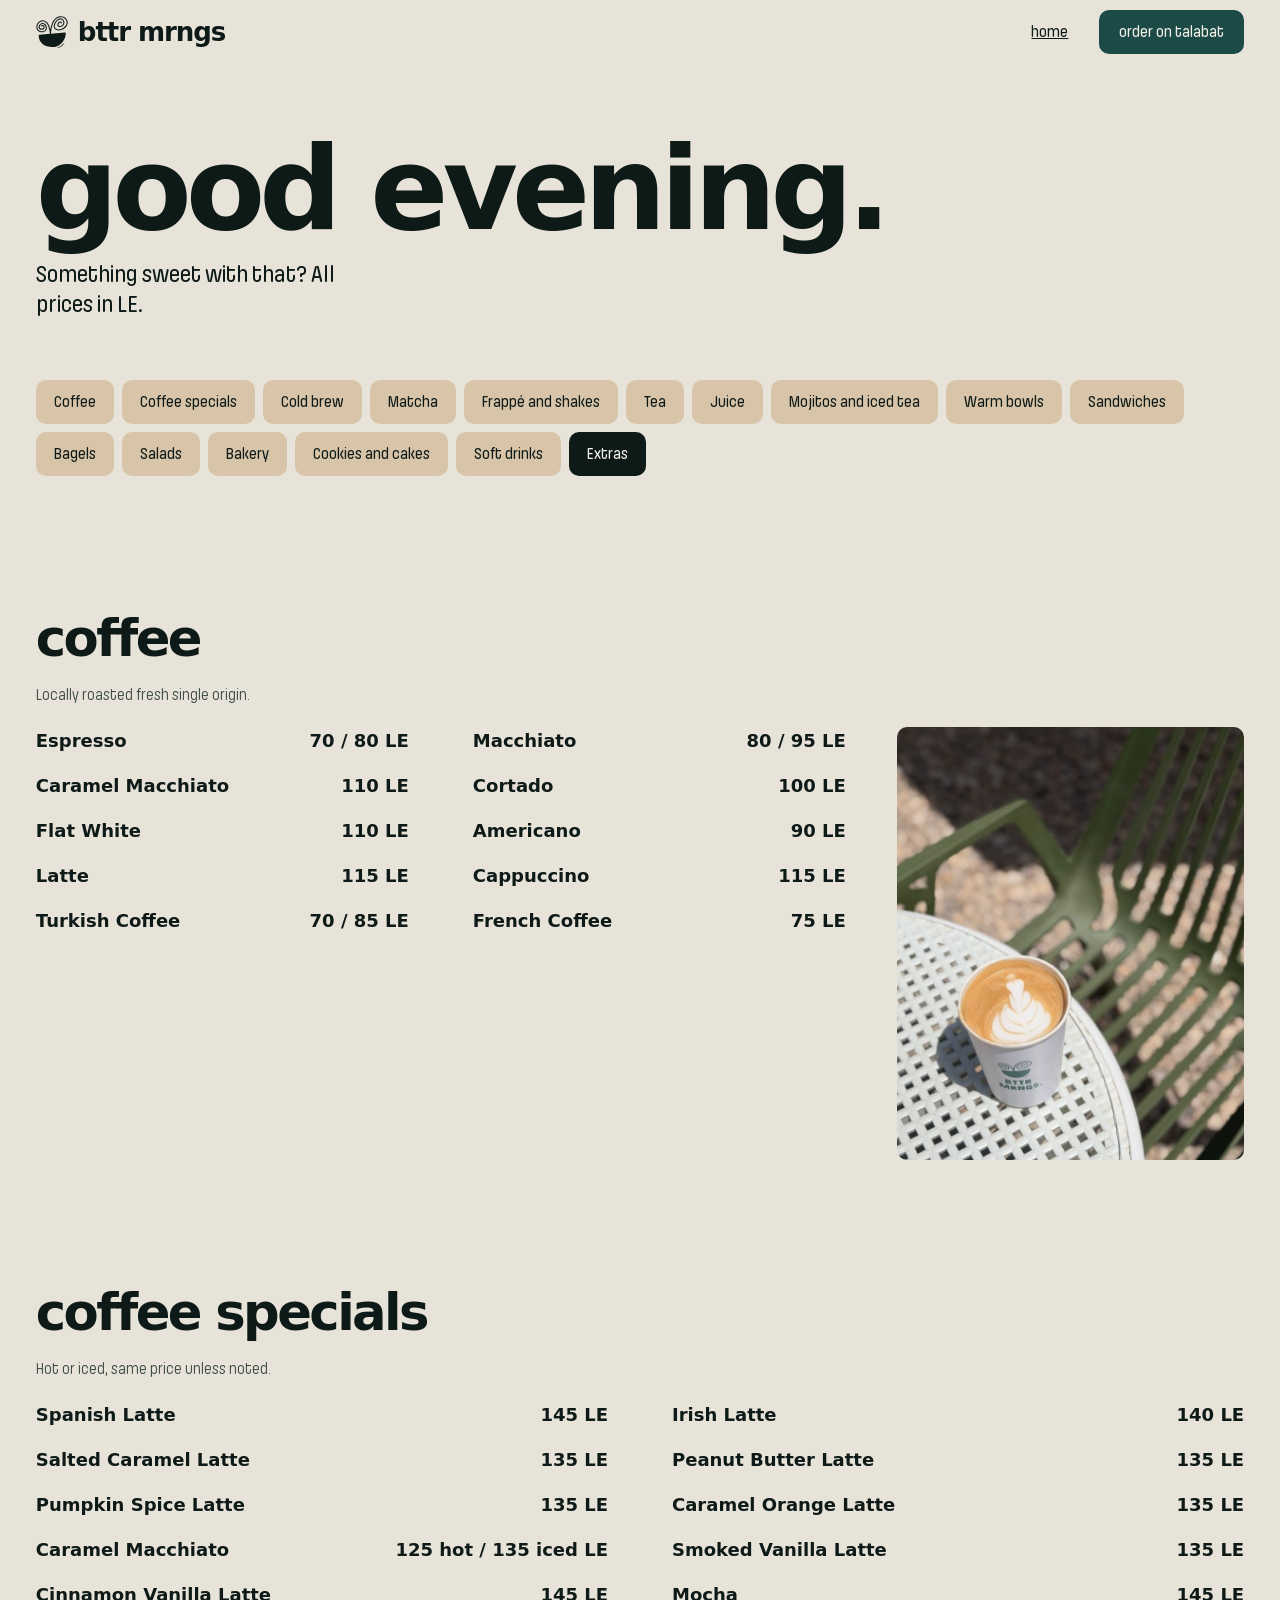
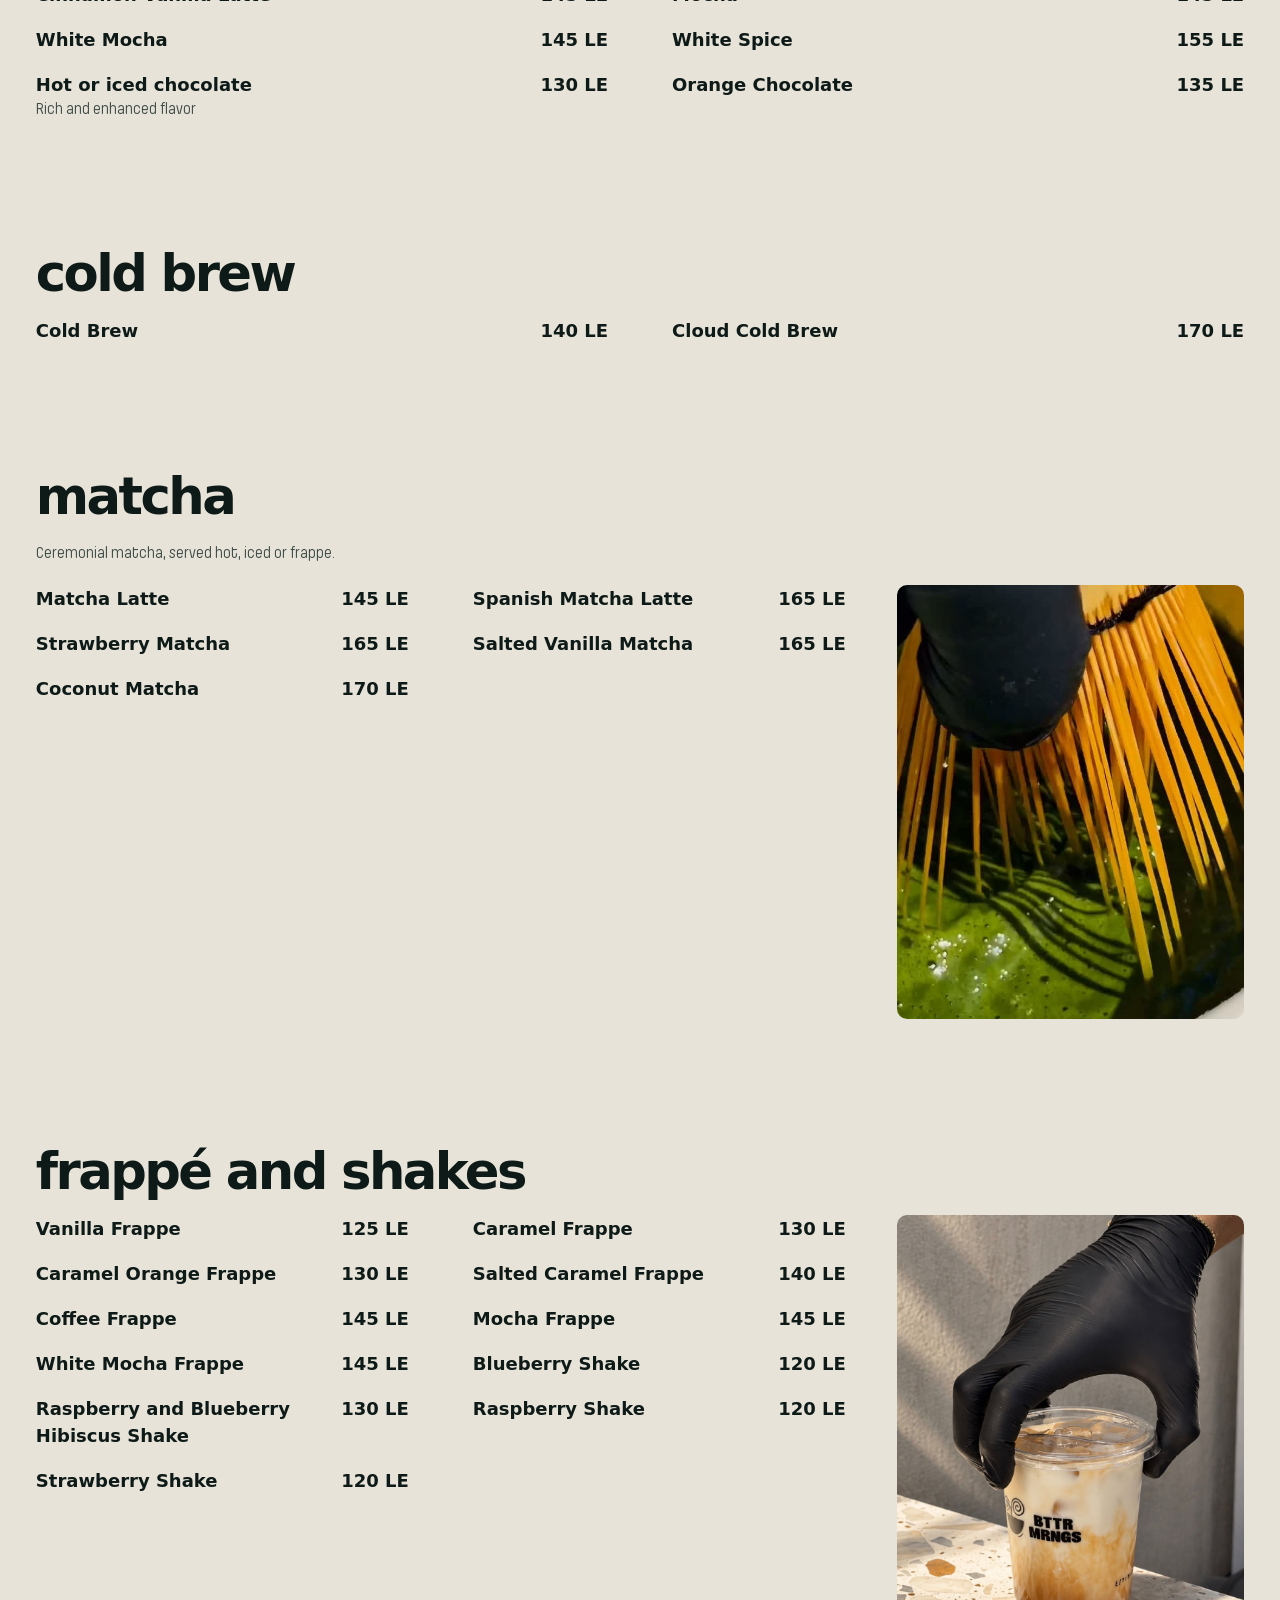
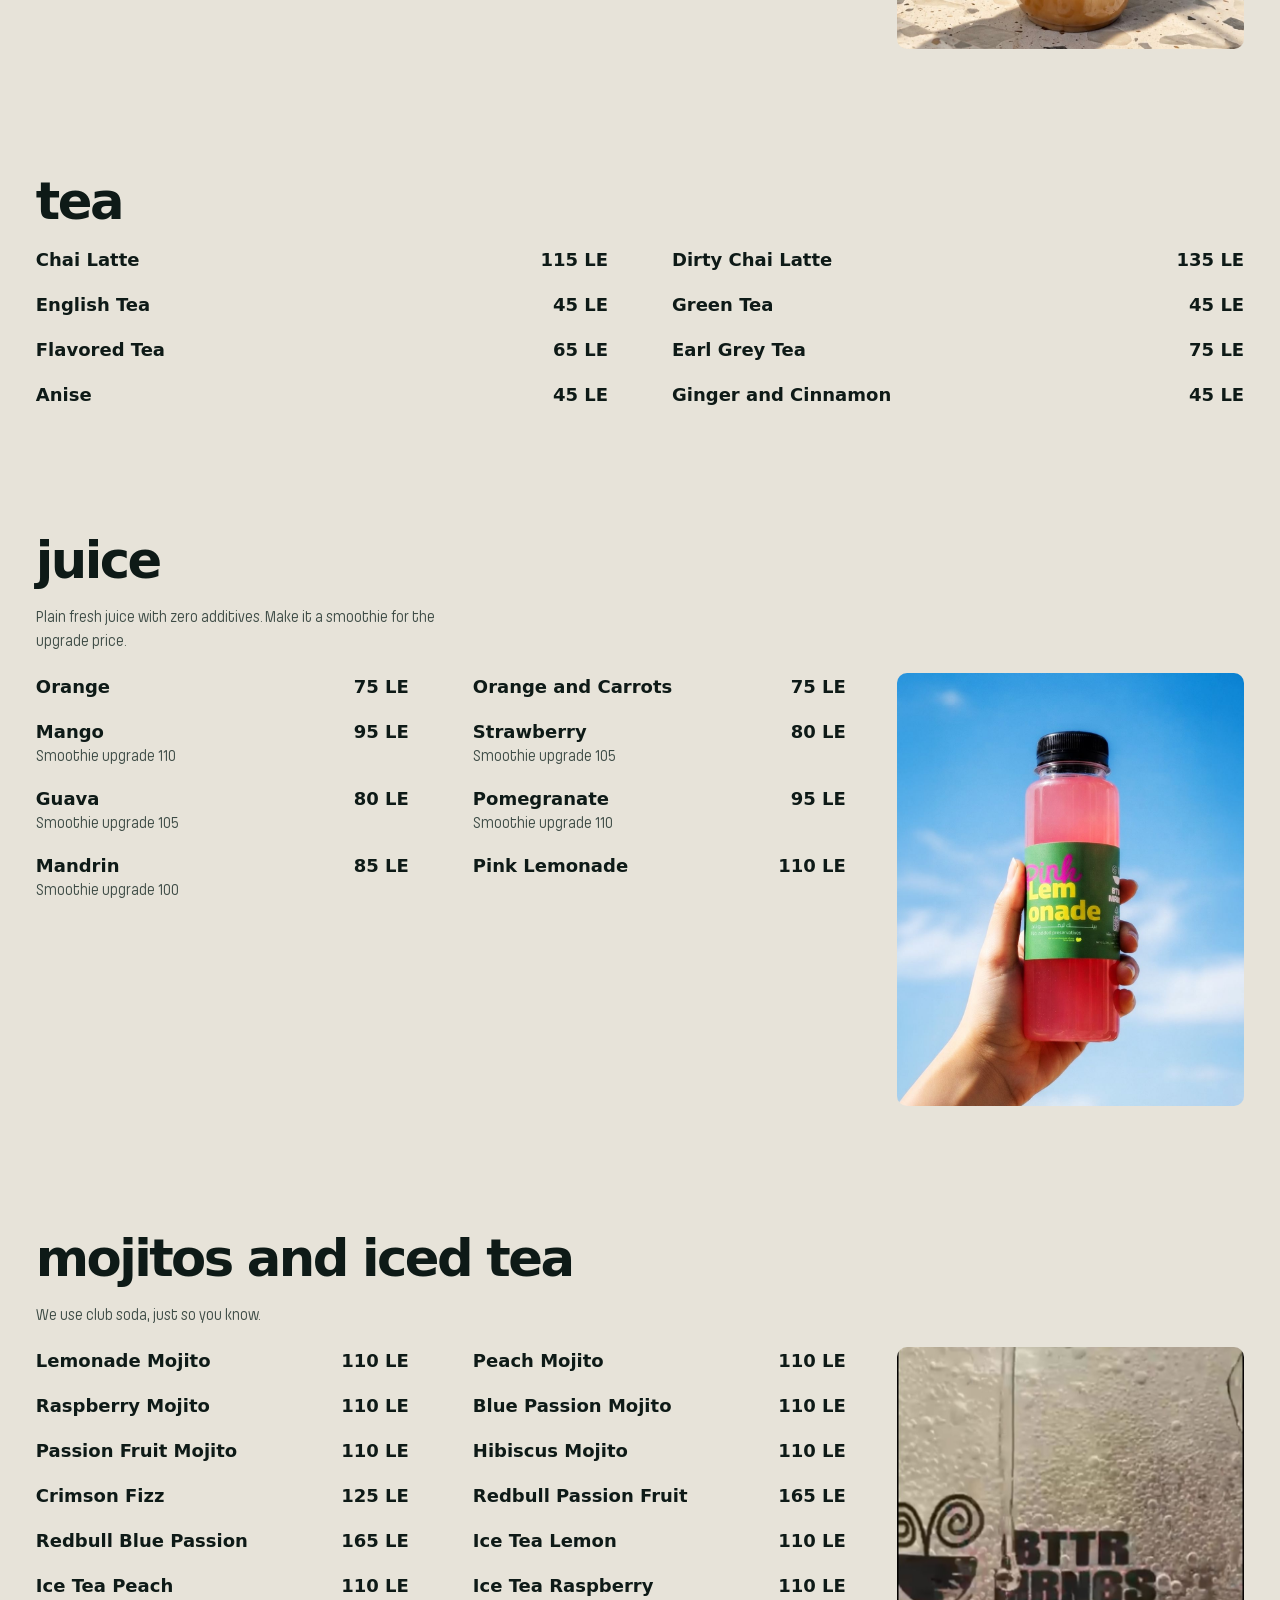
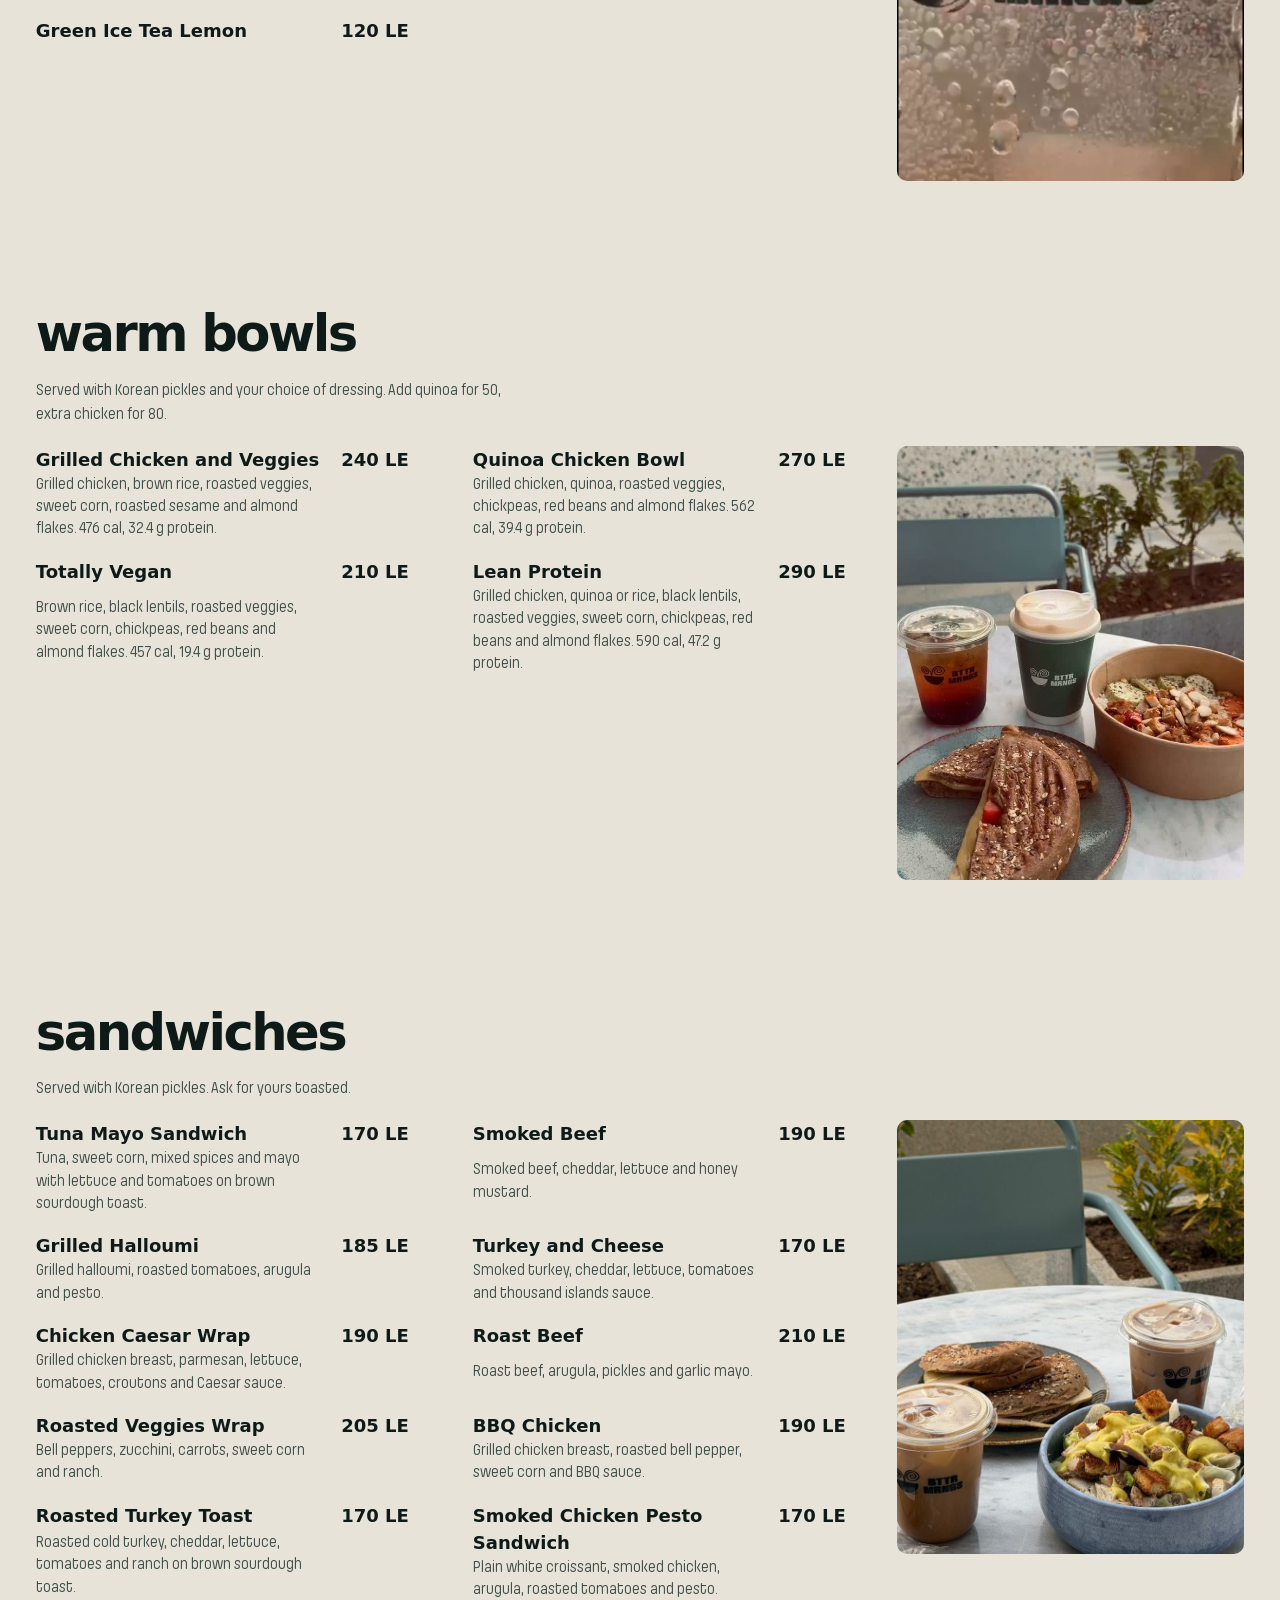
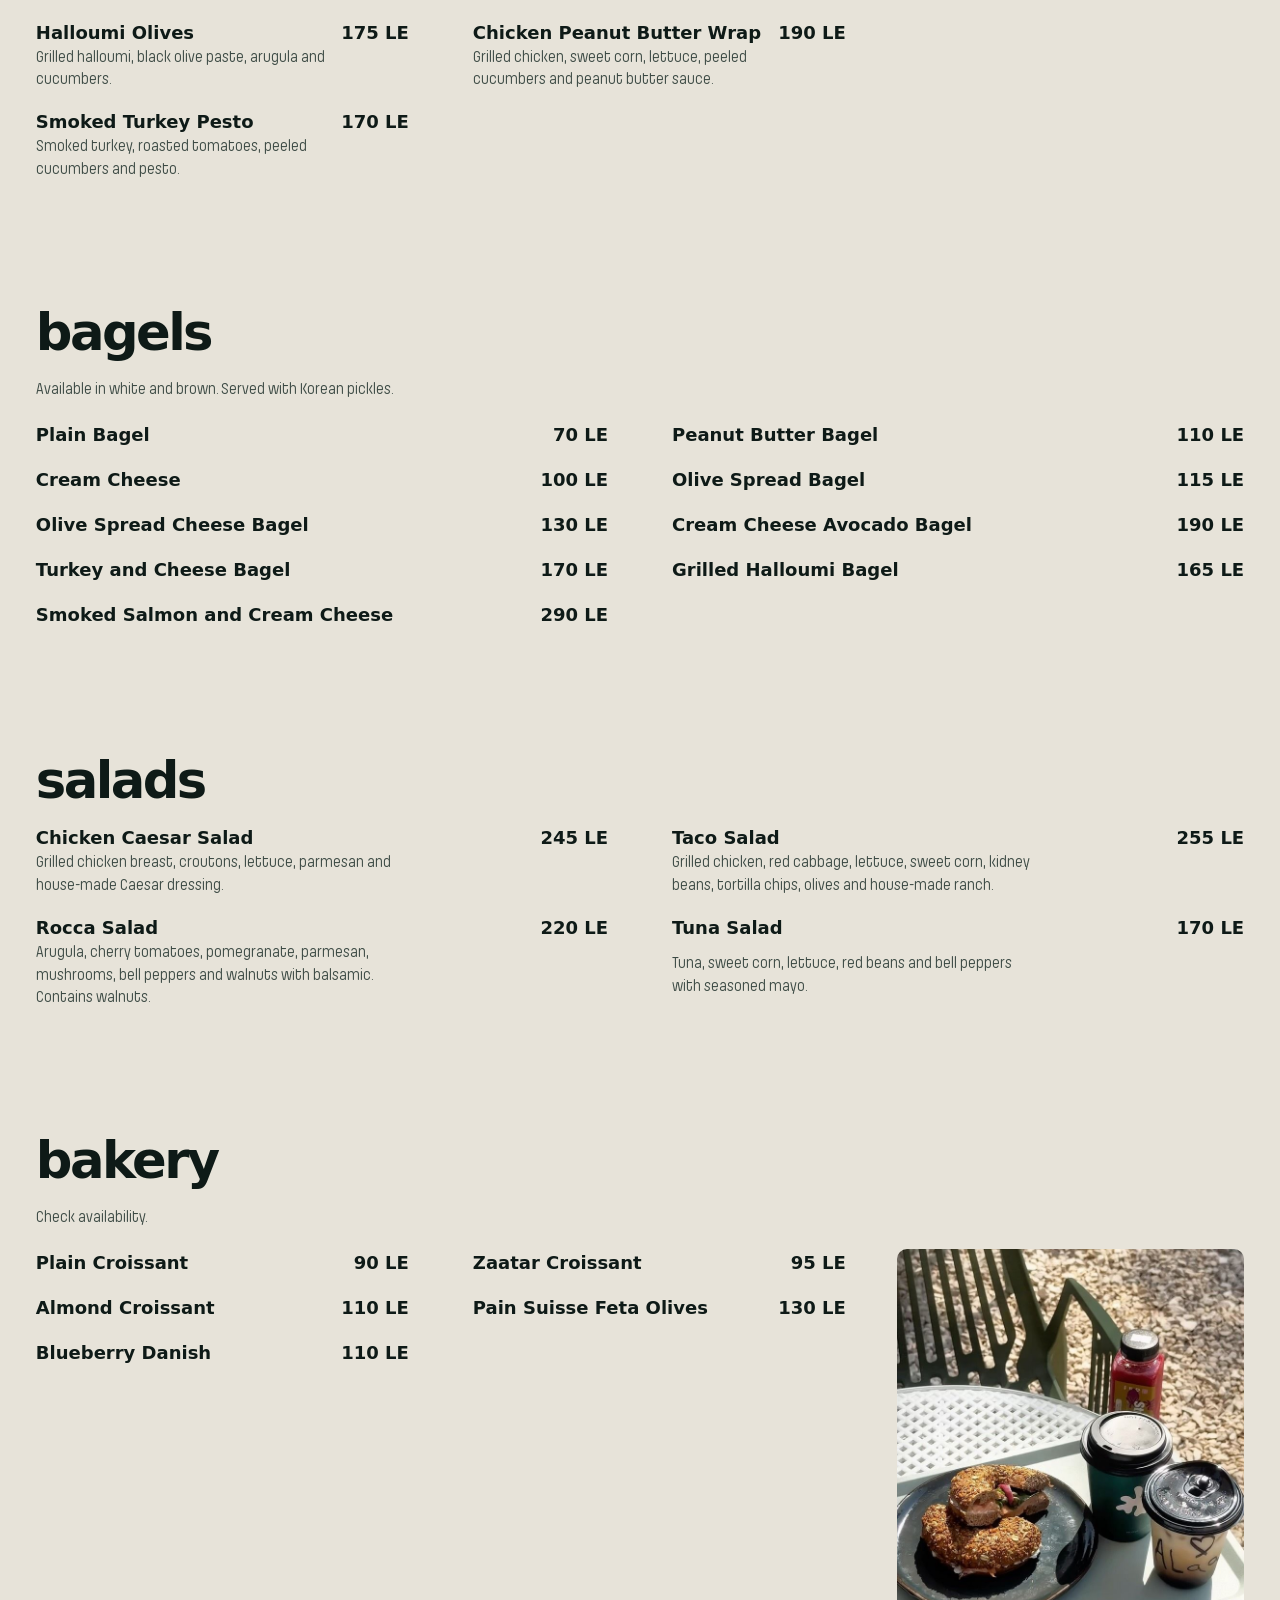
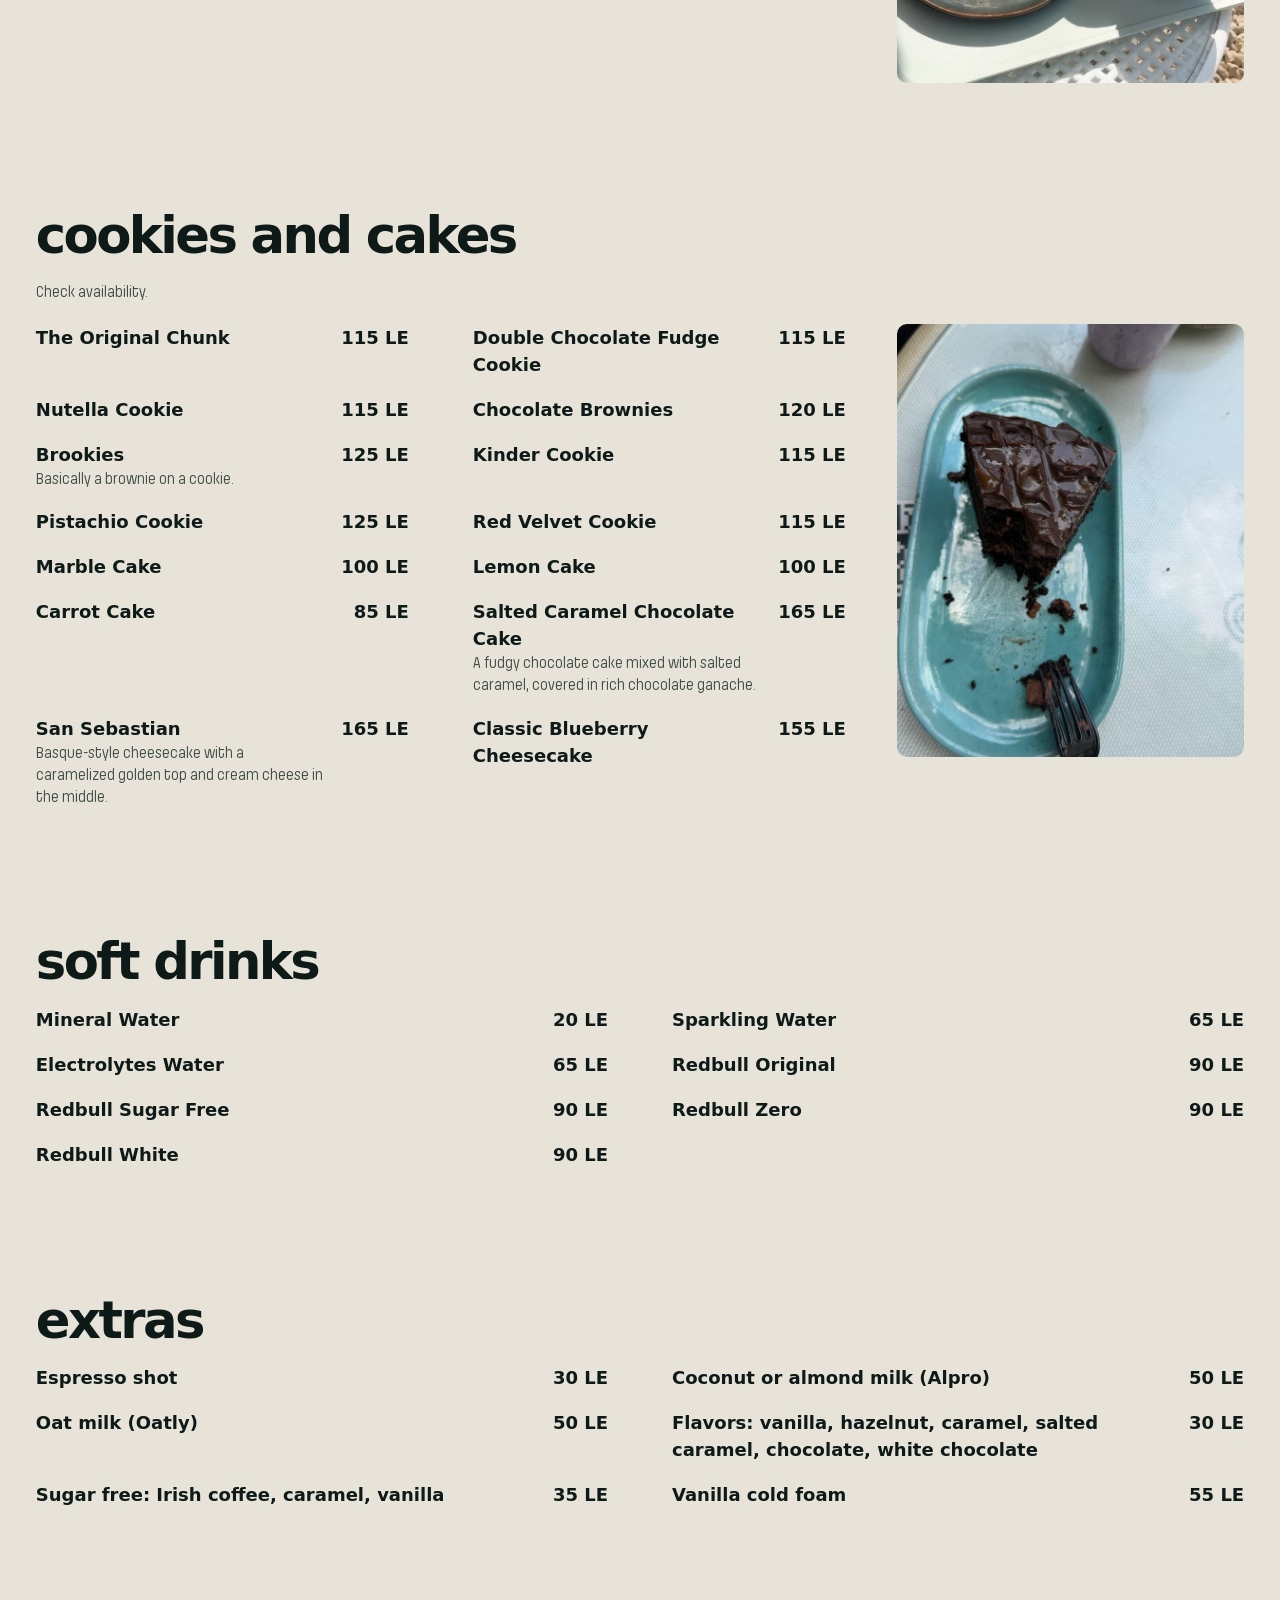
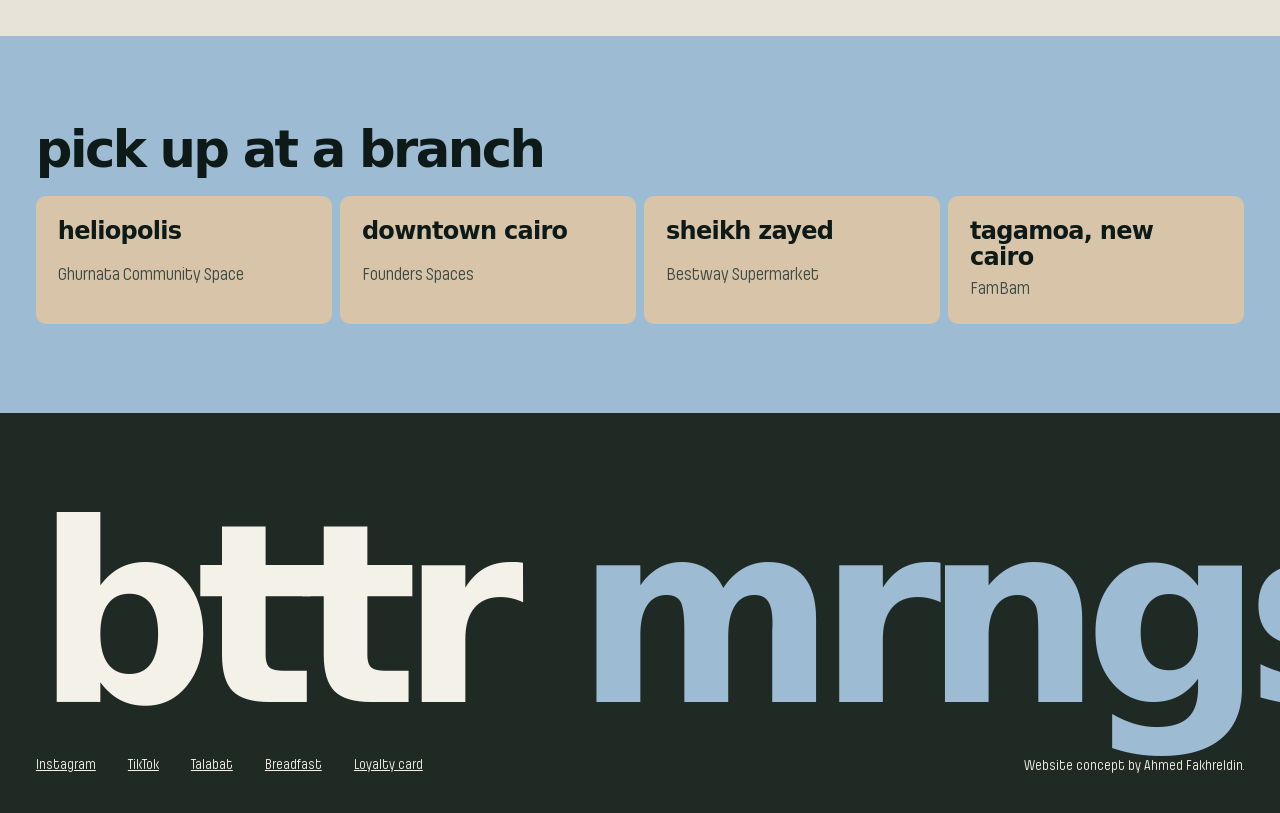
==== commit be06a813: "Stories: the site as a tap-through story viewer of the four places Co-Authored-By: Claude Sonnet 5.5" ====
--- a/menu.html
+++ b/menu.html
@@ -2,7 +2,7 @@
 <html lang="en">
 <head>
 <meta charset="utf-8">
-<meta name="viewport" content="width=device-width,initial-scale=1,minimum-scale=1">
+<meta name="viewport" content="width=device-width,initial-scale=1,minimum-scale=1,viewport-fit=cover">
 <title>menu | bttr mrngs</title>
 <meta name="description" content="The full Bttr Mrngs menu with prices in LE: coffee, matcha, bowls, sandwiches, bagels and bakery.">
 <meta name="theme-color" content="#E7E3D9">
@@ -12,21 +12,21 @@
 <style>html.fl body{opacity:0}body{transition:opacity .25s ease}</style>
 <script>(function(){var h=document.documentElement;h.className+=' js fl';function go(){h.classList.remove('fl')}
 setTimeout(go,1200);if(document.fonts&&document.fonts.load){Promise.all([document.fonts.load('400 18px "Pilcrow Rounded"'),document.fonts.load('700 40px "Pilcrow Rounded"')]).then(go,go)}else{go()}})();</script>
-<link rel="stylesheet" href="fonts.css?v=11">
-<link rel="stylesheet" href="site.css?v=11">
+<link rel="stylesheet" href="fonts.css?v=12">
+<link rel="stylesheet" href="site.css?v=12">
 </head>
-<body data-nav="plate">
+<body>
 <header class="bar" id="bar">
-  <a class="brand" href="index.html?v=11" aria-label="Bttr Mrngs home"><svg class="lg" width="32" height="32" aria-hidden="true" focusable="false"><use href="img/logo-sprite.svg#l"/></svg><span>bttr mrngs</span></a>
-  <nav class="links" aria-label="Main"><a href="index.html?v=11">home</a><a class="btn" href="https://www.talabat.com/egypt/bttr-mrngs">order on talabat</a></nav>
+  <a class="brand" href="index.html?v=12" aria-label="Bttr Mrngs home"><svg aria-hidden="true" focusable="false"><use href="img/logo-sprite.svg#l"/></svg><span>bttr mrngs</span></a>
+  <nav class="links top" aria-label="Main"><a href="index.html?v=12">home</a><a class="btn" href="https://www.talabat.com/egypt/bttr-mrngs">order on talabat</a></nav>
 </header>
 <main>
-<div class="mtop" data-c="plate">
+<div class="mtop">
   <h1 id="greet">Good morning.</h1>
   <p id="greet-sub">What are you having? All prices in LE.</p>
 </div>
 <nav class="chips" aria-label="Menu categories"><a href="#coffee">Coffee</a><a href="#specials">Coffee specials</a><a href="#cold">Cold brew</a><a href="#matcha">Matcha</a><a href="#frappe">Frappé and shakes</a><a href="#tea">Tea</a><a href="#juice">Juice</a><a href="#iced">Mojitos and iced tea</a><a href="#bowls">Warm bowls</a><a href="#sandwiches">Sandwiches</a><a href="#bagels">Bagels</a><a href="#salads">Salads</a><a href="#bakery">Bakery</a><a href="#sweets">Cookies and cakes</a><a href="#soft">Soft drinks</a><a href="#extras">Extras</a></nav>
-<section class="cat" id="coffee" aria-labelledby="coffee-h"><h2 class="rise" id="coffee-h">Coffee</h2><p class="note">Locally roasted fresh single origin.</p><div class="catbody"><ul class="items"><li class="item"><b>Espresso</b><span class="pr">70 / 80 LE</span></li><li class="item"><b>Macchiato</b><span class="pr">80 / 95 LE</span></li><li class="item"><b>Caramel Macchiato</b><span class="pr">110 LE</span></li><li class="item"><b>Cortado</b><span class="pr">100 LE</span></li><li class="item"><b>Flat White</b><span class="pr">110 LE</span></li><li class="item"><b>Americano</b><span class="pr">90 LE</span></li><li class="item"><b>Latte</b><span class="pr">115 LE</span></li><li class="item"><b>Cappuccino</b><span class="pr">115 LE</span></li><li class="item"><b>Turkish Coffee</b><span class="pr">70 / 85 LE</span></li><li class="item"><b>French Coffee</b><span class="pr">75 LE</span></li></ul><div class="art"><img src="img/g4.jpg?v=11" alt="A flat white on a white perforated table" loading="lazy"></div></div></section><section class="cat" id="specials" aria-labelledby="specials-h"><h2 class="rise" id="specials-h">Coffee specials</h2><p class="note">Hot or iced, same price unless noted.</p><div class="catbody noart"><ul class="items"><li class="item"><b>Spanish Latte</b><span class="pr">145 LE</span></li><li class="item"><b>Irish Latte</b><span class="pr">140 LE</span></li><li class="item"><b>Salted Caramel Latte</b><span class="pr">135 LE</span></li><li class="item"><b>Peanut Butter Latte</b><span class="pr">135 LE</span></li><li class="item"><b>Pumpkin Spice Latte</b><span class="pr">135 LE</span></li><li class="item"><b>Caramel Orange Latte</b><span class="pr">135 LE</span></li><li class="item"><b>Caramel Macchiato</b><span class="pr">125 hot / 135 iced LE</span></li><li class="item"><b>Smoked Vanilla Latte</b><span class="pr">135 LE</span></li><li class="item"><b>Cinnamon Vanilla Latte</b><span class="pr">145 LE</span></li><li class="item"><b>Mocha</b><span class="pr">145 LE</span></li><li class="item"><b>White Mocha</b><span class="pr">145 LE</span></li><li class="item"><b>White Spice</b><span class="pr">155 LE</span></li><li class="item"><b>Hot or iced chocolate</b><span class="pr">130 LE</span><span class="d">Rich and enhanced flavor</span></li><li class="item"><b>Orange Chocolate</b><span class="pr">135 LE</span></li></ul></div></section><section class="cat" id="cold" aria-labelledby="cold-h"><h2 class="rise" id="cold-h">Cold brew</h2><div class="catbody noart"><ul class="items"><li class="item"><b>Cold Brew</b><span class="pr">140 LE</span></li><li class="item"><b>Cloud Cold Brew</b><span class="pr">170 LE</span></li></ul></div></section><section class="cat" id="matcha" aria-labelledby="matcha-h"><h2 class="rise" id="matcha-h">Matcha</h2><p class="note">Ceremonial matcha, served hot, iced or frappe.</p><div class="catbody"><ul class="items"><li class="item"><b>Matcha Latte</b><span class="pr">145 LE</span></li><li class="item"><b>Spanish Matcha Latte</b><span class="pr">165 LE</span></li><li class="item"><b>Strawberry Matcha</b><span class="pr">165 LE</span></li><li class="item"><b>Salted Vanilla Matcha</b><span class="pr">165 LE</span></li><li class="item"><b>Coconut Matcha</b><span class="pr">170 LE</span></li></ul><div class="art"><img src="img/m-matcha.jpg?v=11" alt="A bamboo whisk in a bowl of matcha" loading="lazy"></div></div></section><section class="cat" id="frappe" aria-labelledby="frappe-h"><h2 class="rise" id="frappe-h">Frappé and shakes</h2><div class="catbody"><ul class="items"><li class="item"><b>Vanilla Frappe</b><span class="pr">125 LE</span></li><li class="item"><b>Caramel Frappe</b><span class="pr">130 LE</span></li><li class="item"><b>Caramel Orange Frappe</b><span class="pr">130 LE</span></li><li class="item"><b>Salted Caramel Frappe</b><span class="pr">140 LE</span></li><li class="item"><b>Coffee Frappe</b><span class="pr">145 LE</span></li><li class="item"><b>Mocha Frappe</b><span class="pr">145 LE</span></li><li class="item"><b>White Mocha Frappe</b><span class="pr">145 LE</span></li><li class="item"><b>Blueberry Shake</b><span class="pr">120 LE</span></li><li class="item"><b>Raspberry and Blueberry Hibiscus Shake</b><span class="pr">130 LE</span></li><li class="item"><b>Raspberry Shake</b><span class="pr">120 LE</span></li><li class="item"><b>Strawberry Shake</b><span class="pr">120 LE</span></li></ul><div class="art"><img src="img/g7.jpg?v=11" alt="A gloved hand holding an iced coffee with the logo" loading="lazy"></div></div></section><section class="cat" id="tea" aria-labelledby="tea-h"><h2 class="rise" id="tea-h">Tea</h2><div class="catbody noart"><ul class="items"><li class="item"><b>Chai Latte</b><span class="pr">115 LE</span></li><li class="item"><b>Dirty Chai Latte</b><span class="pr">135 LE</span></li><li class="item"><b>English Tea</b><span class="pr">45 LE</span></li><li class="item"><b>Green Tea</b><span class="pr">45 LE</span></li><li class="item"><b>Flavored Tea</b><span class="pr">65 LE</span></li><li class="item"><b>Earl Grey Tea</b><span class="pr">75 LE</span></li><li class="item"><b>Anise</b><span class="pr">45 LE</span></li><li class="item"><b>Ginger and Cinnamon</b><span class="pr">45 LE</span></li></ul></div></section><section class="cat" id="juice" aria-labelledby="juice-h"><h2 class="rise" id="juice-h">Juice</h2><p class="note">Plain fresh juice with zero additives. Make it a smoothie for the upgrade price.</p><div class="catbody"><ul class="items"><li class="item"><b>Orange</b><span class="pr">75 LE</span></li><li class="item"><b>Orange and Carrots</b><span class="pr">75 LE</span></li><li class="item"><b>Mango</b><span class="pr">95 LE</span><span class="d">Smoothie upgrade 110</span></li><li class="item"><b>Strawberry</b><span class="pr">80 LE</span><span class="d">Smoothie upgrade 105</span></li><li class="item"><b>Guava</b><span class="pr">80 LE</span><span class="d">Smoothie upgrade 105</span></li><li class="item"><b>Pomegranate</b><span class="pr">95 LE</span><span class="d">Smoothie upgrade 110</span></li><li class="item"><b>Mandrin</b><span class="pr">85 LE</span><span class="d">Smoothie upgrade 100</span></li><li class="item"><b>Pink Lemonade</b><span class="pr">110 LE</span></li></ul><div class="art"><img src="img/g6.jpg?v=11" alt="A bottle of pink lemonade against the sky" loading="lazy"></div></div></section><section class="cat" id="iced" aria-labelledby="iced-h"><h2 class="rise" id="iced-h">Mojitos and iced tea</h2><p class="note">We use club soda, just so you know.</p><div class="catbody"><ul class="items"><li class="item"><b>Lemonade Mojito</b><span class="pr">110 LE</span></li><li class="item"><b>Peach Mojito</b><span class="pr">110 LE</span></li><li class="item"><b>Raspberry Mojito</b><span class="pr">110 LE</span></li><li class="item"><b>Blue Passion Mojito</b><span class="pr">110 LE</span></li><li class="item"><b>Passion Fruit Mojito</b><span class="pr">110 LE</span></li><li class="item"><b>Hibiscus Mojito</b><span class="pr">110 LE</span></li><li class="item"><b>Crimson Fizz</b><span class="pr">125 LE</span></li><li class="item"><b>Redbull Passion Fruit</b><span class="pr">165 LE</span></li><li class="item"><b>Redbull Blue Passion</b><span class="pr">165 LE</span></li><li class="item"><b>Ice Tea Lemon</b><span class="pr">110 LE</span></li><li class="item"><b>Ice Tea Peach</b><span class="pr">110 LE</span></li><li class="item"><b>Ice Tea Raspberry</b><span class="pr">110 LE</span></li><li class="item"><b>Green Ice Tea Lemon</b><span class="pr">120 LE</span></li></ul><div class="art"><img src="img/m-iced.jpg?v=11" alt="A cold glass with the logo, beaded with condensation" loading="lazy"></div></div></section><section class="cat" id="bowls" aria-labelledby="bowls-h"><h2 class="rise" id="bowls-h">Warm bowls</h2><p class="note">Served with Korean pickles and your choice of dressing. Add quinoa for 50, extra chicken for 80.</p><div class="catbody"><ul class="items"><li class="item"><b>Grilled Chicken and Veggies</b><span class="pr">240 LE</span><span class="d">Grilled chicken, brown rice, roasted veggies, sweet corn, roasted sesame and almond flakes. 476 cal, 32.4 g protein.</span></li><li class="item"><b>Quinoa Chicken Bowl</b><span class="pr">270 LE</span><span class="d">Grilled chicken, quinoa, roasted veggies, chickpeas, red beans and almond flakes. 562 cal, 39.4 g protein.</span></li><li class="item"><b>Totally Vegan</b><span class="pr">210 LE</span><span class="d">Brown rice, black lentils, roasted veggies, sweet corn, chickpeas, red beans and almond flakes. 457 cal, 19.4 g protein.</span></li><li class="item"><b>Lean Protein</b><span class="pr">290 LE</span><span class="d">Grilled chicken, quinoa or rice, black lentils, roasted veggies, sweet corn, chickpeas, red beans and almond flakes. 590 cal, 47.2 g protein.</span></li></ul><div class="art"><img src="img/g1.jpg?v=11" alt="A warm bowl, an iced drink and a toasted sandwich" loading="lazy"></div></div></section><section class="cat" id="sandwiches" aria-labelledby="sandwiches-h"><h2 class="rise" id="sandwiches-h">Sandwiches</h2><p class="note">Served with Korean pickles. Ask for yours toasted.</p><div class="catbody"><ul class="items"><li class="item"><b>Tuna Mayo Sandwich</b><span class="pr">170 LE</span><span class="d">Tuna, sweet corn, mixed spices and mayo with lettuce and tomatoes on brown sourdough toast.</span></li><li class="item"><b>Smoked Beef</b><span class="pr">190 LE</span><span class="d">Smoked beef, cheddar, lettuce and honey mustard.</span></li><li class="item"><b>Grilled Halloumi</b><span class="pr">185 LE</span><span class="d">Grilled halloumi, roasted tomatoes, arugula and pesto.</span></li><li class="item"><b>Turkey and Cheese</b><span class="pr">170 LE</span><span class="d">Smoked turkey, cheddar, lettuce, tomatoes and thousand islands sauce.</span></li><li class="item"><b>Chicken Caesar Wrap</b><span class="pr">190 LE</span><span class="d">Grilled chicken breast, parmesan, lettuce, tomatoes, croutons and Caesar sauce.</span></li><li class="item"><b>Roast Beef</b><span class="pr">210 LE</span><span class="d">Roast beef, arugula, pickles and garlic mayo.</span></li><li class="item"><b>Roasted Veggies Wrap</b><span class="pr">205 LE</span><span class="d">Bell peppers, zucchini, carrots, sweet corn and ranch.</span></li><li class="item"><b>BBQ Chicken</b><span class="pr">190 LE</span><span class="d">Grilled chicken breast, roasted bell pepper, sweet corn and BBQ sauce.</span></li><li class="item"><b>Roasted Turkey Toast</b><span class="pr">170 LE</span><span class="d">Roasted cold turkey, cheddar, lettuce, tomatoes and ranch on brown sourdough toast.</span></li><li class="item"><b>Smoked Chicken Pesto Sandwich</b><span class="pr">170 LE</span><span class="d">Plain white croissant, smoked chicken, arugula, roasted tomatoes and pesto.</span></li><li class="item"><b>Halloumi Olives</b><span class="pr">175 LE</span><span class="d">Grilled halloumi, black olive paste, arugula and cucumbers.</span></li><li class="item"><b>Chicken Peanut Butter Wrap</b><span class="pr">190 LE</span><span class="d">Grilled chicken, sweet corn, lettuce, peeled cucumbers and peanut butter sauce.</span></li><li class="item"><b>Smoked Turkey Pesto</b><span class="pr">170 LE</span><span class="d">Smoked turkey, roasted tomatoes, peeled cucumbers and pesto.</span></li></ul><div class="art"><img src="img/g2.jpg?v=11" alt="A bagel, a bowl and two iced coffees" loading="lazy"></div></div></section><section class="cat" id="bagels" aria-labelledby="bagels-h"><h2 class="rise" id="bagels-h">Bagels</h2><p class="note">Available in white and brown. Served with Korean pickles.</p><div class="catbody noart"><ul class="items"><li class="item"><b>Plain Bagel</b><span class="pr">70 LE</span></li><li class="item"><b>Peanut Butter Bagel</b><span class="pr">110 LE</span></li><li class="item"><b>Cream Cheese</b><span class="pr">100 LE</span></li><li class="item"><b>Olive Spread Bagel</b><span class="pr">115 LE</span></li><li class="item"><b>Olive Spread Cheese Bagel</b><span class="pr">130 LE</span></li><li class="item"><b>Cream Cheese Avocado Bagel</b><span class="pr">190 LE</span></li><li class="item"><b>Turkey and Cheese Bagel</b><span class="pr">170 LE</span></li><li class="item"><b>Grilled Halloumi Bagel</b><span class="pr">165 LE</span></li><li class="item"><b>Smoked Salmon and Cream Cheese</b><span class="pr">290 LE</span></li></ul></div></section><section class="cat" id="salads" aria-labelledby="salads-h"><h2 class="rise" id="salads-h">Salads</h2><div class="catbody noart"><ul class="items"><li class="item"><b>Chicken Caesar Salad</b><span class="pr">245 LE</span><span class="d">Grilled chicken breast, croutons, lettuce, parmesan and house-made Caesar dressing.</span></li><li class="item"><b>Taco Salad</b><span class="pr">255 LE</span><span class="d">Grilled chicken, red cabbage, lettuce, sweet corn, kidney beans, tortilla chips, olives and house-made ranch.</span></li><li class="item"><b>Rocca Salad</b><span class="pr">220 LE</span><span class="d">Arugula, cherry tomatoes, pomegranate, parmesan, mushrooms, bell peppers and walnuts with balsamic. Contains walnuts.</span></li><li class="item"><b>Tuna Salad</b><span class="pr">170 LE</span><span class="d">Tuna, sweet corn, lettuce, red beans and bell peppers with seasoned mayo.</span></li></ul></div></section><section class="cat" id="bakery" aria-labelledby="bakery-h"><h2 class="rise" id="bakery-h">Bakery</h2><p class="note">Check availability.</p><div class="catbody"><ul class="items"><li class="item"><b>Plain Croissant</b><span class="pr">90 LE</span></li><li class="item"><b>Zaatar Croissant</b><span class="pr">95 LE</span></li><li class="item"><b>Almond Croissant</b><span class="pr">110 LE</span></li><li class="item"><b>Pain Suisse Feta Olives</b><span class="pr">130 LE</span></li><li class="item"><b>Blueberry Danish</b><span class="pr">110 LE</span></li></ul><div class="art"><img src="img/g5.jpg?v=11" alt="A pastry plate with two cups on a tray" loading="lazy"></div></div></section><section class="cat" id="sweets" aria-labelledby="sweets-h"><h2 class="rise" id="sweets-h">Cookies and cakes</h2><p class="note">Check availability.</p><div class="catbody"><ul class="items"><li class="item"><b>The Original Chunk</b><span class="pr">115 LE</span></li><li class="item"><b>Double Chocolate Fudge Cookie</b><span class="pr">115 LE</span></li><li class="item"><b>Nutella Cookie</b><span class="pr">115 LE</span></li><li class="item"><b>Chocolate Brownies</b><span class="pr">120 LE</span></li><li class="item"><b>Brookies</b><span class="pr">125 LE</span><span class="d">Basically a brownie on a cookie.</span></li><li class="item"><b>Kinder Cookie</b><span class="pr">115 LE</span></li><li class="item"><b>Pistachio Cookie</b><span class="pr">125 LE</span></li><li class="item"><b>Red Velvet Cookie</b><span class="pr">115 LE</span></li><li class="item"><b>Marble Cake</b><span class="pr">100 LE</span></li><li class="item"><b>Lemon Cake</b><span class="pr">100 LE</span></li><li class="item"><b>Carrot Cake</b><span class="pr">85 LE</span></li><li class="item"><b>Salted Caramel Chocolate Cake</b><span class="pr">165 LE</span><span class="d">A fudgy chocolate cake mixed with salted caramel, covered in rich chocolate ganache.</span></li><li class="item"><b>San Sebastian</b><span class="pr">165 LE</span><span class="d">Basque-style cheesecake with a caramelized golden top and cream cheese in the middle.</span></li><li class="item"><b>Classic Blueberry Cheesecake</b><span class="pr">155 LE</span></li></ul><div class="art"><img src="img/m-sweets.jpg?v=11" alt="A slice of chocolate cake on a teal plate" loading="lazy"></div></div></section><section class="cat" id="soft" aria-labelledby="soft-h"><h2 class="rise" id="soft-h">Soft drinks</h2><div class="catbody noart"><ul class="items"><li class="item"><b>Mineral Water</b><span class="pr">20 LE</span></li><li class="item"><b>Sparkling Water</b><span class="pr">65 LE</span></li><li class="item"><b>Electrolytes Water</b><span class="pr">65 LE</span></li><li class="item"><b>Redbull Original</b><span class="pr">90 LE</span></li><li class="item"><b>Redbull Sugar Free</b><span class="pr">90 LE</span></li><li class="item"><b>Redbull Zero</b><span class="pr">90 LE</span></li><li class="item"><b>Redbull White</b><span class="pr">90 LE</span></li></ul></div></section><section class="cat" id="extras" aria-labelledby="extras-h"><h2 class="rise" id="extras-h">Extras</h2><div class="catbody noart"><ul class="items"><li class="item"><b>Espresso shot</b><span class="pr">30 LE</span></li><li class="item"><b>Coconut or almond milk (Alpro)</b><span class="pr">50 LE</span></li><li class="item"><b>Oat milk (Oatly)</b><span class="pr">50 LE</span></li><li class="item"><b>Flavors: vanilla, hazelnut, caramel, salted caramel, chocolate, white chocolate</b><span class="pr">30 LE</span></li><li class="item"><b>Sugar free: Irish coffee, caramel, vanilla</b><span class="pr">35 LE</span></li><li class="item"><b>Vanilla cold foam</b><span class="pr">55 LE</span></li></ul></div></section>
+<section class="cat" id="coffee" aria-labelledby="coffee-h"><h2 class="rise" id="coffee-h">Coffee</h2><p class="note">Locally roasted fresh single origin.</p><div class="catbody"><ul class="items"><li class="item"><b>Espresso</b><span class="pr">70 / 80 LE</span></li><li class="item"><b>Macchiato</b><span class="pr">80 / 95 LE</span></li><li class="item"><b>Caramel Macchiato</b><span class="pr">110 LE</span></li><li class="item"><b>Cortado</b><span class="pr">100 LE</span></li><li class="item"><b>Flat White</b><span class="pr">110 LE</span></li><li class="item"><b>Americano</b><span class="pr">90 LE</span></li><li class="item"><b>Latte</b><span class="pr">115 LE</span></li><li class="item"><b>Cappuccino</b><span class="pr">115 LE</span></li><li class="item"><b>Turkish Coffee</b><span class="pr">70 / 85 LE</span></li><li class="item"><b>French Coffee</b><span class="pr">75 LE</span></li></ul><div class="art"><img src="img/g4.jpg?v=12" alt="A flat white on a white perforated table" loading="lazy"></div></div></section><section class="cat" id="specials" aria-labelledby="specials-h"><h2 class="rise" id="specials-h">Coffee specials</h2><p class="note">Hot or iced, same price unless noted.</p><div class="catbody noart"><ul class="items"><li class="item"><b>Spanish Latte</b><span class="pr">145 LE</span></li><li class="item"><b>Irish Latte</b><span class="pr">140 LE</span></li><li class="item"><b>Salted Caramel Latte</b><span class="pr">135 LE</span></li><li class="item"><b>Peanut Butter Latte</b><span class="pr">135 LE</span></li><li class="item"><b>Pumpkin Spice Latte</b><span class="pr">135 LE</span></li><li class="item"><b>Caramel Orange Latte</b><span class="pr">135 LE</span></li><li class="item"><b>Caramel Macchiato</b><span class="pr">125 hot / 135 iced LE</span></li><li class="item"><b>Smoked Vanilla Latte</b><span class="pr">135 LE</span></li><li class="item"><b>Cinnamon Vanilla Latte</b><span class="pr">145 LE</span></li><li class="item"><b>Mocha</b><span class="pr">145 LE</span></li><li class="item"><b>White Mocha</b><span class="pr">145 LE</span></li><li class="item"><b>White Spice</b><span class="pr">155 LE</span></li><li class="item"><b>Hot or iced chocolate</b><span class="pr">130 LE</span><span class="d">Rich and enhanced flavor</span></li><li class="item"><b>Orange Chocolate</b><span class="pr">135 LE</span></li></ul></div></section><section class="cat" id="cold" aria-labelledby="cold-h"><h2 class="rise" id="cold-h">Cold brew</h2><div class="catbody noart"><ul class="items"><li class="item"><b>Cold Brew</b><span class="pr">140 LE</span></li><li class="item"><b>Cloud Cold Brew</b><span class="pr">170 LE</span></li></ul></div></section><section class="cat" id="matcha" aria-labelledby="matcha-h"><h2 class="rise" id="matcha-h">Matcha</h2><p class="note">Ceremonial matcha, served hot, iced or frappe.</p><div class="catbody"><ul class="items"><li class="item"><b>Matcha Latte</b><span class="pr">145 LE</span></li><li class="item"><b>Spanish Matcha Latte</b><span class="pr">165 LE</span></li><li class="item"><b>Strawberry Matcha</b><span class="pr">165 LE</span></li><li class="item"><b>Salted Vanilla Matcha</b><span class="pr">165 LE</span></li><li class="item"><b>Coconut Matcha</b><span class="pr">170 LE</span></li></ul><div class="art"><img src="img/m-matcha.jpg?v=12" alt="A bamboo whisk in a bowl of matcha" loading="lazy"></div></div></section><section class="cat" id="frappe" aria-labelledby="frappe-h"><h2 class="rise" id="frappe-h">Frappé and shakes</h2><div class="catbody"><ul class="items"><li class="item"><b>Vanilla Frappe</b><span class="pr">125 LE</span></li><li class="item"><b>Caramel Frappe</b><span class="pr">130 LE</span></li><li class="item"><b>Caramel Orange Frappe</b><span class="pr">130 LE</span></li><li class="item"><b>Salted Caramel Frappe</b><span class="pr">140 LE</span></li><li class="item"><b>Coffee Frappe</b><span class="pr">145 LE</span></li><li class="item"><b>Mocha Frappe</b><span class="pr">145 LE</span></li><li class="item"><b>White Mocha Frappe</b><span class="pr">145 LE</span></li><li class="item"><b>Blueberry Shake</b><span class="pr">120 LE</span></li><li class="item"><b>Raspberry and Blueberry Hibiscus Shake</b><span class="pr">130 LE</span></li><li class="item"><b>Raspberry Shake</b><span class="pr">120 LE</span></li><li class="item"><b>Strawberry Shake</b><span class="pr">120 LE</span></li></ul><div class="art"><img src="img/g7.jpg?v=12" alt="A gloved hand holding an iced coffee with the logo" loading="lazy"></div></div></section><section class="cat" id="tea" aria-labelledby="tea-h"><h2 class="rise" id="tea-h">Tea</h2><div class="catbody noart"><ul class="items"><li class="item"><b>Chai Latte</b><span class="pr">115 LE</span></li><li class="item"><b>Dirty Chai Latte</b><span class="pr">135 LE</span></li><li class="item"><b>English Tea</b><span class="pr">45 LE</span></li><li class="item"><b>Green Tea</b><span class="pr">45 LE</span></li><li class="item"><b>Flavored Tea</b><span class="pr">65 LE</span></li><li class="item"><b>Earl Grey Tea</b><span class="pr">75 LE</span></li><li class="item"><b>Anise</b><span class="pr">45 LE</span></li><li class="item"><b>Ginger and Cinnamon</b><span class="pr">45 LE</span></li></ul></div></section><section class="cat" id="juice" aria-labelledby="juice-h"><h2 class="rise" id="juice-h">Juice</h2><p class="note">Plain fresh juice with zero additives. Make it a smoothie for the upgrade price.</p><div class="catbody"><ul class="items"><li class="item"><b>Orange</b><span class="pr">75 LE</span></li><li class="item"><b>Orange and Carrots</b><span class="pr">75 LE</span></li><li class="item"><b>Mango</b><span class="pr">95 LE</span><span class="d">Smoothie upgrade 110</span></li><li class="item"><b>Strawberry</b><span class="pr">80 LE</span><span class="d">Smoothie upgrade 105</span></li><li class="item"><b>Guava</b><span class="pr">80 LE</span><span class="d">Smoothie upgrade 105</span></li><li class="item"><b>Pomegranate</b><span class="pr">95 LE</span><span class="d">Smoothie upgrade 110</span></li><li class="item"><b>Mandrin</b><span class="pr">85 LE</span><span class="d">Smoothie upgrade 100</span></li><li class="item"><b>Pink Lemonade</b><span class="pr">110 LE</span></li></ul><div class="art"><img src="img/g6.jpg?v=12" alt="A bottle of pink lemonade against the sky" loading="lazy"></div></div></section><section class="cat" id="iced" aria-labelledby="iced-h"><h2 class="rise" id="iced-h">Mojitos and iced tea</h2><p class="note">We use club soda, just so you know.</p><div class="catbody"><ul class="items"><li class="item"><b>Lemonade Mojito</b><span class="pr">110 LE</span></li><li class="item"><b>Peach Mojito</b><span class="pr">110 LE</span></li><li class="item"><b>Raspberry Mojito</b><span class="pr">110 LE</span></li><li class="item"><b>Blue Passion Mojito</b><span class="pr">110 LE</span></li><li class="item"><b>Passion Fruit Mojito</b><span class="pr">110 LE</span></li><li class="item"><b>Hibiscus Mojito</b><span class="pr">110 LE</span></li><li class="item"><b>Crimson Fizz</b><span class="pr">125 LE</span></li><li class="item"><b>Redbull Passion Fruit</b><span class="pr">165 LE</span></li><li class="item"><b>Redbull Blue Passion</b><span class="pr">165 LE</span></li><li class="item"><b>Ice Tea Lemon</b><span class="pr">110 LE</span></li><li class="item"><b>Ice Tea Peach</b><span class="pr">110 LE</span></li><li class="item"><b>Ice Tea Raspberry</b><span class="pr">110 LE</span></li><li class="item"><b>Green Ice Tea Lemon</b><span class="pr">120 LE</span></li></ul><div class="art"><img src="img/m-iced.jpg?v=12" alt="A cold glass with the logo, beaded with condensation" loading="lazy"></div></div></section><section class="cat" id="bowls" aria-labelledby="bowls-h"><h2 class="rise" id="bowls-h">Warm bowls</h2><p class="note">Served with Korean pickles and your choice of dressing. Add quinoa for 50, extra chicken for 80.</p><div class="catbody"><ul class="items"><li class="item"><b>Grilled Chicken and Veggies</b><span class="pr">240 LE</span><span class="d">Grilled chicken, brown rice, roasted veggies, sweet corn, roasted sesame and almond flakes. 476 cal, 32.4 g protein.</span></li><li class="item"><b>Quinoa Chicken Bowl</b><span class="pr">270 LE</span><span class="d">Grilled chicken, quinoa, roasted veggies, chickpeas, red beans and almond flakes. 562 cal, 39.4 g protein.</span></li><li class="item"><b>Totally Vegan</b><span class="pr">210 LE</span><span class="d">Brown rice, black lentils, roasted veggies, sweet corn, chickpeas, red beans and almond flakes. 457 cal, 19.4 g protein.</span></li><li class="item"><b>Lean Protein</b><span class="pr">290 LE</span><span class="d">Grilled chicken, quinoa or rice, black lentils, roasted veggies, sweet corn, chickpeas, red beans and almond flakes. 590 cal, 47.2 g protein.</span></li></ul><div class="art"><img src="img/g1.jpg?v=12" alt="A bowl, a toasted sandwich and iced drinks on a marble table" loading="lazy"></div></div></section><section class="cat" id="sandwiches" aria-labelledby="sandwiches-h"><h2 class="rise" id="sandwiches-h">Sandwiches</h2><p class="note">Served with Korean pickles. Ask for yours toasted.</p><div class="catbody"><ul class="items"><li class="item"><b>Tuna Mayo Sandwich</b><span class="pr">170 LE</span><span class="d">Tuna, sweet corn, mixed spices and mayo with lettuce and tomatoes on brown sourdough toast.</span></li><li class="item"><b>Smoked Beef</b><span class="pr">190 LE</span><span class="d">Smoked beef, cheddar, lettuce and honey mustard.</span></li><li class="item"><b>Grilled Halloumi</b><span class="pr">185 LE</span><span class="d">Grilled halloumi, roasted tomatoes, arugula and pesto.</span></li><li class="item"><b>Turkey and Cheese</b><span class="pr">170 LE</span><span class="d">Smoked turkey, cheddar, lettuce, tomatoes and thousand islands sauce.</span></li><li class="item"><b>Chicken Caesar Wrap</b><span class="pr">190 LE</span><span class="d">Grilled chicken breast, parmesan, lettuce, tomatoes, croutons and Caesar sauce.</span></li><li class="item"><b>Roast Beef</b><span class="pr">210 LE</span><span class="d">Roast beef, arugula, pickles and garlic mayo.</span></li><li class="item"><b>Roasted Veggies Wrap</b><span class="pr">205 LE</span><span class="d">Bell peppers, zucchini, carrots, sweet corn and ranch.</span></li><li class="item"><b>BBQ Chicken</b><span class="pr">190 LE</span><span class="d">Grilled chicken breast, roasted bell pepper, sweet corn and BBQ sauce.</span></li><li class="item"><b>Roasted Turkey Toast</b><span class="pr">170 LE</span><span class="d">Roasted cold turkey, cheddar, lettuce, tomatoes and ranch on brown sourdough toast.</span></li><li class="item"><b>Smoked Chicken Pesto Sandwich</b><span class="pr">170 LE</span><span class="d">Plain white croissant, smoked chicken, arugula, roasted tomatoes and pesto.</span></li><li class="item"><b>Halloumi Olives</b><span class="pr">175 LE</span><span class="d">Grilled halloumi, black olive paste, arugula and cucumbers.</span></li><li class="item"><b>Chicken Peanut Butter Wrap</b><span class="pr">190 LE</span><span class="d">Grilled chicken, sweet corn, lettuce, peeled cucumbers and peanut butter sauce.</span></li><li class="item"><b>Smoked Turkey Pesto</b><span class="pr">170 LE</span><span class="d">Smoked turkey, roasted tomatoes, peeled cucumbers and pesto.</span></li></ul><div class="art"><img src="img/g2.jpg?v=12" alt="A bagel, a bowl and two iced coffees" loading="lazy"></div></div></section><section class="cat" id="bagels" aria-labelledby="bagels-h"><h2 class="rise" id="bagels-h">Bagels</h2><p class="note">Available in white and brown. Served with Korean pickles.</p><div class="catbody noart"><ul class="items"><li class="item"><b>Plain Bagel</b><span class="pr">70 LE</span></li><li class="item"><b>Peanut Butter Bagel</b><span class="pr">110 LE</span></li><li class="item"><b>Cream Cheese</b><span class="pr">100 LE</span></li><li class="item"><b>Olive Spread Bagel</b><span class="pr">115 LE</span></li><li class="item"><b>Olive Spread Cheese Bagel</b><span class="pr">130 LE</span></li><li class="item"><b>Cream Cheese Avocado Bagel</b><span class="pr">190 LE</span></li><li class="item"><b>Turkey and Cheese Bagel</b><span class="pr">170 LE</span></li><li class="item"><b>Grilled Halloumi Bagel</b><span class="pr">165 LE</span></li><li class="item"><b>Smoked Salmon and Cream Cheese</b><span class="pr">290 LE</span></li></ul></div></section><section class="cat" id="salads" aria-labelledby="salads-h"><h2 class="rise" id="salads-h">Salads</h2><div class="catbody noart"><ul class="items"><li class="item"><b>Chicken Caesar Salad</b><span class="pr">245 LE</span><span class="d">Grilled chicken breast, croutons, lettuce, parmesan and house-made Caesar dressing.</span></li><li class="item"><b>Taco Salad</b><span class="pr">255 LE</span><span class="d">Grilled chicken, red cabbage, lettuce, sweet corn, kidney beans, tortilla chips, olives and house-made ranch.</span></li><li class="item"><b>Rocca Salad</b><span class="pr">220 LE</span><span class="d">Arugula, cherry tomatoes, pomegranate, parmesan, mushrooms, bell peppers and walnuts with balsamic. Contains walnuts.</span></li><li class="item"><b>Tuna Salad</b><span class="pr">170 LE</span><span class="d">Tuna, sweet corn, lettuce, red beans and bell peppers with seasoned mayo.</span></li></ul></div></section><section class="cat" id="bakery" aria-labelledby="bakery-h"><h2 class="rise" id="bakery-h">Bakery</h2><p class="note">Check availability.</p><div class="catbody"><ul class="items"><li class="item"><b>Plain Croissant</b><span class="pr">90 LE</span></li><li class="item"><b>Zaatar Croissant</b><span class="pr">95 LE</span></li><li class="item"><b>Almond Croissant</b><span class="pr">110 LE</span></li><li class="item"><b>Pain Suisse Feta Olives</b><span class="pr">130 LE</span></li><li class="item"><b>Blueberry Danish</b><span class="pr">110 LE</span></li></ul><div class="art"><img src="img/g5.jpg?v=12" alt="A pastry plate with two cups on a tray" loading="lazy"></div></div></section><section class="cat" id="sweets" aria-labelledby="sweets-h"><h2 class="rise" id="sweets-h">Cookies and cakes</h2><p class="note">Check availability.</p><div class="catbody"><ul class="items"><li class="item"><b>The Original Chunk</b><span class="pr">115 LE</span></li><li class="item"><b>Double Chocolate Fudge Cookie</b><span class="pr">115 LE</span></li><li class="item"><b>Nutella Cookie</b><span class="pr">115 LE</span></li><li class="item"><b>Chocolate Brownies</b><span class="pr">120 LE</span></li><li class="item"><b>Brookies</b><span class="pr">125 LE</span><span class="d">Basically a brownie on a cookie.</span></li><li class="item"><b>Kinder Cookie</b><span class="pr">115 LE</span></li><li class="item"><b>Pistachio Cookie</b><span class="pr">125 LE</span></li><li class="item"><b>Red Velvet Cookie</b><span class="pr">115 LE</span></li><li class="item"><b>Marble Cake</b><span class="pr">100 LE</span></li><li class="item"><b>Lemon Cake</b><span class="pr">100 LE</span></li><li class="item"><b>Carrot Cake</b><span class="pr">85 LE</span></li><li class="item"><b>Salted Caramel Chocolate Cake</b><span class="pr">165 LE</span><span class="d">A fudgy chocolate cake mixed with salted caramel, covered in rich chocolate ganache.</span></li><li class="item"><b>San Sebastian</b><span class="pr">165 LE</span><span class="d">Basque-style cheesecake with a caramelized golden top and cream cheese in the middle.</span></li><li class="item"><b>Classic Blueberry Cheesecake</b><span class="pr">155 LE</span></li></ul><div class="art"><img src="img/m-sweets.jpg?v=12" alt="A slice of chocolate cake on a teal plate" loading="lazy"></div></div></section><section class="cat" id="soft" aria-labelledby="soft-h"><h2 class="rise" id="soft-h">Soft drinks</h2><div class="catbody noart"><ul class="items"><li class="item"><b>Mineral Water</b><span class="pr">20 LE</span></li><li class="item"><b>Sparkling Water</b><span class="pr">65 LE</span></li><li class="item"><b>Electrolytes Water</b><span class="pr">65 LE</span></li><li class="item"><b>Redbull Original</b><span class="pr">90 LE</span></li><li class="item"><b>Redbull Sugar Free</b><span class="pr">90 LE</span></li><li class="item"><b>Redbull Zero</b><span class="pr">90 LE</span></li><li class="item"><b>Redbull White</b><span class="pr">90 LE</span></li></ul></div></section><section class="cat" id="extras" aria-labelledby="extras-h"><h2 class="rise" id="extras-h">Extras</h2><div class="catbody noart"><ul class="items"><li class="item"><b>Espresso shot</b><span class="pr">30 LE</span></li><li class="item"><b>Coconut or almond milk (Alpro)</b><span class="pr">50 LE</span></li><li class="item"><b>Oat milk (Oatly)</b><span class="pr">50 LE</span></li><li class="item"><b>Flavors: vanilla, hazelnut, caramel, salted caramel, chocolate, white chocolate</b><span class="pr">30 LE</span></li><li class="item"><b>Sugar free: Irish coffee, caramel, vanilla</b><span class="pr">35 LE</span></li><li class="item"><b>Vanilla cold foam</b><span class="pr">55 LE</span></li></ul></div></section>
 <section class="branches" aria-labelledby="br-h">
   <h2 id="br-h">pick up at a branch</h2>
   <div class="bgrid"><a class="bcard" href="https://maps.app.goo.gl/hVuqQLFuX6Yu6G9Q8" aria-label="Ghurnata Community Space, Heliopolis, open in Maps"><strong>Heliopolis</strong><span>Ghurnata Community Space</span></a><a class="bcard" href="https://maps.app.goo.gl/b7yCesNiAUmF6QfM8" aria-label="Founders Spaces, Downtown Cairo, open in Maps"><strong>Downtown Cairo</strong><span>Founders Spaces</span></a><a class="bcard" href="https://maps.app.goo.gl/EzMczVcRt54NBebE9" aria-label="Bestway Supermarket, Sheikh Zayed, open in Maps"><strong>Sheikh Zayed</strong><span>Bestway Supermarket</span></a><a class="bcard" href="https://maps.app.goo.gl/myzxkgxsY6gkbPu66" aria-label="FamBam, Tagamoa, New Cairo, open in Maps"><strong>Tagamoa, New Cairo</strong><span>FamBam</span></a></div>
@@ -39,6 +39,6 @@
     <span class="credit">Website concept by Ahmed Fakhreldin.</span>
   </div>
 </footer>
-<script src="site.js?v=11" defer></script>
+<script src="site.js?v=12" defer></script>
 </body>
 </html>
--- a/site.css
+++ b/site.css
@@ -1,14 +1,13 @@
 :root{
-  /* the five fields, sampled from the photographs */
   --sky:#9DBBD3;--stucco:#E7E3D9;--sand:#D7C4A9;--honey:#C9954F;--night:#1F2A24;--night2:#2A3830;
-  --heli:#D9CBB2;--leaf:#6E7351;--walnut:#56402F;--mint:#93C1B5;--sun:#D8C25D;
+  --heli:#D9CBB2;--leaf:#6E7351;--walnut:#56402F;--mint:#93C1B5;
   --forest:#1C4A47;--ink:#0E1A17;--cream:#F4F1E8;--soft:#3C4A44;
-  --plate:var(--stucco);
+  --bg:var(--stucco);--fg:var(--ink);--plate:var(--stucco);
   --nav-bg:var(--stucco);--nav-ink:var(--ink);
-  --gut:clamp(16px,2.8vw,40px);--r:8px;
+  --gut:clamp(16px,2.8vw,40px);--r:10px;
   --fs-s:14px;--fs-t:18px;--fs-l:24px;--fs-h:clamp(36px,4vw,60px);
   --ease:cubic-bezier(.23,1,.32,1);
-  --bar:64px;
+  --bar:64px;--dur:5s;
 }
 *,*::before,*::after{box-sizing:border-box}
 html{-webkit-text-size-adjust:100%;overflow-x:clip;scroll-padding-top:var(--bar)}
@@ -20,115 +19,91 @@
 ul{padding:0;list-style:none}
 h1,h2,h3{font-weight:700;line-height:.9;letter-spacing:-.05em;text-transform:lowercase;text-wrap:balance}
 p{text-wrap:pretty}
+button{font:inherit;color:inherit}
 :focus-visible{outline:3px solid var(--forest);outline-offset:3px;border-radius:var(--r)}
-.night :focus-visible{outline-color:var(--sky)}
+.night :focus-visible,.dark :focus-visible{outline-color:var(--sky)}
 .sr{position:absolute;width:1px;height:1px;overflow:hidden;clip:rect(0 0 0 0);white-space:nowrap}
 ::selection{background:var(--forest);color:var(--cream)}
-.btn{display:inline-flex;align-items:center;justify-content:center;min-height:52px;padding:0 28px;border-radius:var(--r);background:var(--forest);color:var(--cream);font:500 var(--fs-t)/1 'Pilcrow Rounded',sans-serif;text-decoration:none;transition:transform .16s var(--ease),background-color .16s ease;white-space:nowrap;border:0;cursor:pointer}
+.btn{display:inline-flex;align-items:center;justify-content:center;min-height:52px;padding:0 28px;border-radius:var(--r);background:var(--forest);color:var(--cream);font:500 var(--fs-t)/1 'Pilcrow Rounded',sans-serif;text-decoration:none;transition:transform .16s var(--ease),background-color .16s ease,color .16s ease;white-space:nowrap;border:0;cursor:pointer}
 .btn:active{transform:scale(.97)}
-.btn.sky{background:var(--sky);color:var(--ink)}
-@media (hover:hover) and (pointer:fine){.btn:hover{background:var(--ink)}.btn.sky:hover{background:var(--cream)}}
-
-/* ---------- bar: takes the colour of the chapter under it ---------- */
-.bar{position:sticky;top:0;z-index:30;height:var(--bar);background:var(--nav-bg);color:var(--nav-ink);display:flex;align-items:center;justify-content:space-between;gap:16px;padding:0 var(--gut);transition:background-color .35s ease,color .35s ease}
-.brand{display:flex;align-items:center;gap:10px;text-decoration:none;font-weight:700;font-size:26px;letter-spacing:-.04em;text-transform:lowercase;white-space:nowrap}
-.brand img{width:32px;height:auto}
-.brand .lg{fill:currentColor}
-.links{display:flex;align-items:center;gap:clamp(16px,2.4vw,36px);font-weight:500}
-.links a{text-decoration:none;min-height:44px;display:inline-flex;align-items:center}
-.links .btn{min-height:44px;padding:0 20px;font-size:16px;background:var(--forest);color:var(--cream)}
-@media (hover:hover) and (pointer:fine){.links a:not(.btn):hover{text-decoration:underline;text-underline-offset:.25em;text-decoration-thickness:2px}}
-
-/* ---------- hero: three lights, one plate ---------- */
-.hero{position:relative;height:calc(100svh - var(--bar));height:calc(100dvh - var(--bar));min-height:560px;overflow:hidden;background:var(--plate)}
-.tri{position:absolute;inset:0;display:grid;grid-template-columns:repeat(3,minmax(0,1fr))}
-.pn{position:relative;display:block;overflow:hidden;text-decoration:none;background:var(--night)}
-.pn img{position:absolute;inset:0;width:100%;height:100%;object-fit:cover;transition:transform .8s var(--ease)}
-@media (hover:hover) and (pointer:fine){.pn:hover img{transform:scale(1.04)}}
-.tag{position:absolute;top:20px;left:20px;z-index:2;display:inline-flex;align-items:center;min-height:44px;padding:0 18px;border-radius:var(--r);font-weight:700;font-size:var(--fs-t);letter-spacing:-.02em;text-transform:lowercase}
-.pn1 .tag{background:var(--sky);color:var(--ink)}
-.pn2 .tag{background:var(--stucco);color:var(--ink)}
-.pn3 .tag{background:var(--sand);color:var(--ink)}
-.plate{position:absolute;z-index:3;left:0;right:0;bottom:0;background:var(--plate);padding:24px var(--gut) 28px;display:grid;grid-template-columns:minmax(0,1fr) minmax(0,27ch);column-gap:clamp(24px,4vw,64px);align-items:end;transition:background-color .35s ease}
-.plate .side{display:grid;gap:16px;justify-items:start;padding-bottom:10px}
-.name{font-size:clamp(84px,12.6vw,200px);line-height:.82;letter-spacing:-.06em;white-space:nowrap}
-.name .ln{display:inline-block;overflow:hidden;padding-bottom:.14em;margin-bottom:-.14em;vertical-align:bottom}
-.name .ln>span{display:block}
-.name .l1{margin-right:.18em}
-.name .l1{color:var(--forest)}
-.name .l2{color:var(--ink)}
-.lead{font-size:var(--fs-l);line-height:1.25;max-width:27ch;font-weight:500;letter-spacing:-.01em}
-.lead b{font-weight:700;display:block}
-.tabs{display:none}
-@media (prefers-reduced-motion:no-preference){
-  .name .ln>span{animation:rise 1s var(--ease) both}
-  .name .l2>span{animation-delay:.11s}
-  .plate .lead,.plate .btn{animation:fade .7s var(--ease) .5s both}
-  @keyframes rise{from{transform:translateY(105%)}to{transform:none}}
-  @keyframes fade{from{opacity:0;transform:translateY(12px)}to{opacity:1;transform:none}}
-}
-
-/* ---------- chapters ---------- */
-.ch{min-height:90svh;padding:clamp(56px,7vw,112px) var(--gut);position:relative}
-.ch h2{font-size:clamp(110px,14vw,220px);line-height:.82}
-.sky{background:var(--sky);color:var(--ink)}
-.stucco{background:var(--stucco);color:var(--ink)}
-.honey{background:var(--honey);color:var(--ink)}
-.night{background:var(--night);color:var(--cream)}
-
-.place{display:grid;grid-template-columns:minmax(0,7fr) minmax(0,5fr);gap:clamp(24px,5vw,80px);align-items:stretch;min-height:92svh}
-.place.rev{grid-template-columns:minmax(0,5fr) minmax(0,7fr)}
-.place.rev .txt{order:2}
-.place .txt{display:grid;gap:clamp(20px,2.4vw,36px);align-content:end;justify-items:start}
-.place h2{font-size:clamp(72px,9.4vw,160px);line-height:.82;letter-spacing:-.06em}
-.place p{font-size:var(--fs-l);line-height:1.3;max-width:26ch;font-weight:500;letter-spacing:-.01em}
-.place .pics{position:relative;min-height:60svh}
-.place .pic{position:absolute;overflow:hidden;border-radius:var(--r);background:var(--sand);margin:0}
-.place .pic img{width:100%;height:100%;object-fit:cover}
-.place .p1{left:0;top:0;width:68%;bottom:14%}
-.place .p2{right:0;bottom:0;width:44%;aspect-ratio:4/5}
-.place.wide .p1{width:100%;bottom:22%}
-.place.wide .p2{width:38%;aspect-ratio:3/4}
-.heli{background:var(--heli);color:var(--ink)}
-.down{background:var(--leaf);color:var(--cream)}
-.zayed{background:var(--walnut);color:var(--cream)}
-.tagam{background:var(--mint);color:var(--ink)}
-.down .btn,.zayed .btn{background:var(--cream);color:var(--ink)}
-@media (hover:hover) and (pointer:fine){.down .btn:hover,.zayed .btn:hover{background:var(--sky)}}
-.cap{font-size:var(--fs-s);margin-top:12px}
-
-/* the menu, by kind */
-.hour{display:grid;gap:clamp(32px,4vw,56px)}
-.hour .hd{display:flex;justify-content:space-between;align-items:flex-end;gap:24px;flex-wrap:wrap}
-.hour h2{font-size:var(--fs-h);line-height:.95;max-width:12ch}
-.hour h2 span{color:var(--soft)}
-.hbody{display:grid;grid-template-columns:150px minmax(0,1fr);gap:clamp(24px,3vw,40px);align-items:start}
-.dtabs{display:grid;gap:6px}
-.dtab{appearance:none;border:0;cursor:pointer;text-align:left;min-height:64px;padding:0 18px;border-radius:var(--r);background:var(--sand);color:var(--ink);font:700 var(--fs-t)/1 'Pilcrow Rounded',sans-serif;letter-spacing:-.02em;text-transform:lowercase;transition:background-color .16s ease,color .16s ease,transform .16s var(--ease)}
-.dtab:active{transform:scale(.97)}
-.dtab[aria-selected="true"]{background:var(--ink);color:var(--cream)}
-@media (hover:hover) and (pointer:fine){.dtab[aria-selected="false"]:hover{background:var(--sky)}}
-.bands{display:grid;gap:4px}
-.bands[hidden]{display:none}
-.band{display:grid;grid-template-columns:120px minmax(0,1fr);align-items:center;gap:20px;min-height:76px;padding:12px 20px;border-radius:var(--r);background:var(--sand)}
-.band:nth-child(even){background:#DDCDB5}
-.band .pr{font-size:var(--fs-l);font-weight:700;letter-spacing:-.03em;font-variant-numeric:tabular-nums;white-space:nowrap}
-.band b{font-weight:700;font-size:var(--fs-t);display:block;line-height:1.2}
-.band span{font-size:var(--fs-s);color:var(--soft)}
-@media (prefers-reduced-motion:no-preference){.bands:not([hidden]) .band{animation:fade .35s var(--ease) both;animation-delay:calc(var(--i,0)*30ms)}}
-
-/* prints dropped on the headline */
-.eve{min-height:100svh;padding:0;overflow:hidden;display:grid;place-items:center}
-.eve h2{position:relative;z-index:1;text-align:center;font-size:clamp(130px,16vw,260px);line-height:.8}
-.eve h2 span{display:block}
-.print{position:absolute;z-index:2;width:19vw;aspect-ratio:3/4;background:var(--cream);padding:8px;margin:0;transition:transform .2s var(--ease)}
-.print img{width:100%;height:100%;object-fit:cover}
-.pr1{left:3%;top:12%;transform:rotate(-8deg)}
-.pr2{left:78%;top:10%;transform:rotate(6deg);z-index:3}
-.pr3{width:14vw;left:46%;bottom:-12%;transform:rotate(-4deg)}
-@media (hover:hover) and (pointer:fine){.print:hover{transform:rotate(0);z-index:5}}
-.print.up{transform:rotate(0);z-index:5}
-.eve .say{position:absolute;z-index:4;left:var(--gut);bottom:24px;font-size:var(--fs-t);max-width:26ch;font-weight:500}
+.btn.light{background:var(--cream);color:var(--ink)}
+@media (hover:hover) and (pointer:fine){.btn:hover{background:var(--ink)}.btn.light:hover{background:var(--sky)}}
+
+/* page-to-page: the menu slides up out of the story */
+@view-transition{navigation:auto}
+.brand{view-transition-name:brand}
+::view-transition-old(root){animation:vt-out .3s ease both}
+::view-transition-new(root){animation:vt-in .55s var(--ease) both}
+@keyframes vt-out{to{opacity:0;transform:translateY(-12px)}}
+@keyframes vt-in{from{opacity:0;transform:translateY(28px)}}
+
+/* ---------- the story viewer ---------- */
+.viewer{position:relative;height:100svh;height:100dvh;min-height:600px;background:var(--bg);color:var(--fg);display:grid;grid-template-columns:minmax(0,1fr) auto minmax(250px,330px);column-gap:clamp(24px,3vw,56px);align-items:center;padding:24px var(--gut);transition:background-color .7s var(--ease),color .7s var(--ease);overflow:hidden}
+.viewer[data-k="start"]{--bg:var(--stucco);--fg:var(--ink);--btn:var(--forest);--btn-ink:var(--cream)}
+.viewer[data-k="heli"]{--bg:var(--heli);--fg:var(--ink);--btn:var(--forest);--btn-ink:var(--cream)}
+.viewer[data-k="down"]{--bg:var(--leaf);--fg:var(--cream);--btn:var(--cream);--btn-ink:var(--ink)}
+.viewer[data-k="zayed"]{--bg:var(--walnut);--fg:var(--cream);--btn:var(--cream);--btn-ink:var(--ink)}
+.viewer[data-k="tagam"]{--bg:var(--mint);--fg:var(--ink);--btn:var(--forest);--btn-ink:var(--cream)}
+.viewer .btn{background:var(--btn);color:var(--btn-ink)}
+.viewer .btn.alt{background:transparent;color:var(--fg);outline:3px solid currentColor;outline-offset:-3px}
+@media (hover:hover) and (pointer:fine){.viewer .btn:hover{background:var(--fg);color:var(--bg)}}
+.vbrand{position:absolute;top:24px;left:var(--gut);z-index:5;display:flex;align-items:center;gap:10px;text-decoration:none;font-weight:700;font-size:26px;letter-spacing:-.04em;text-transform:lowercase}
+.vbrand svg{width:32px;height:32px;fill:currentColor}
+.left{align-self:stretch;display:grid;align-content:end;gap:24px;padding:88px 0 8px;min-width:0}
+.name{font-size:clamp(64px,7vw,128px);line-height:.84;letter-spacing:-.06em;min-height:1.7em;position:relative}
+.name .w{display:block;overflow:hidden;padding-bottom:.12em;margin-bottom:-.12em}
+.name .w>span{display:block}
+.name .out{position:absolute;left:0;top:0;right:0}
+.fact{font-size:var(--fs-l);line-height:1.25;max-width:22ch;font-weight:500;letter-spacing:-.01em;min-height:3.8em}
+.left .btn{justify-self:start}
+.frame{position:relative;height:min(calc(100svh - 48px),920px);height:min(calc(100dvh - 48px),920px);aspect-ratio:9/16;border-radius:14px;overflow:hidden;background:var(--night);touch-action:pan-y;user-select:none;-webkit-user-select:none}
+.slides{position:absolute;inset:0}
+.slide{position:absolute;inset:0;visibility:hidden;margin:0;background:var(--sd,var(--night))}
+.slide img{width:100%;height:100%;object-fit:cover;-webkit-user-drag:none}
+.slide.fit img{object-fit:contain}
+.slide.on{visibility:visible;z-index:2}
+.slide.was{visibility:visible;z-index:1}
+.frame[data-d="1"] .slide.on{animation:wipe-f .85s var(--ease) both}
+.frame[data-d="-1"] .slide.on{animation:wipe-b .85s var(--ease) both}
+.slide.on img{animation:settle 6s var(--ease) both}
+@keyframes wipe-f{from{clip-path:inset(0 0 0 100%)}to{clip-path:inset(0 0 0 0)}}
+@keyframes wipe-b{from{clip-path:inset(0 100% 0 0)}to{clip-path:inset(0 0 0 0)}}
+@keyframes settle{from{transform:scale(1.09)}to{transform:scale(1)}}
+.bars{position:absolute;z-index:6;top:12px;left:12px;right:12px;display:flex;gap:4px}
+.bars i{flex:1 1 0;height:4px;border-radius:2px;background:rgba(244,241,232,.38);overflow:hidden}
+.bars b{display:block;height:100%;width:0;background:var(--cream);transform-origin:left}
+.bars i.done b{width:100%}
+.bars i.cur b{animation:fill var(--dur) linear forwards}
+.frame.paused .bars i.cur b{animation-play-state:paused}
+@keyframes fill{to{width:100%}}
+.cap{position:absolute;z-index:6;left:12px;bottom:14px;max-width:calc(100% - 24px);background:var(--stucco);color:var(--ink);border-radius:8px;padding:10px 16px;font-size:var(--fs-t);font-weight:700;letter-spacing:-.02em;line-height:1.2}
+.cap.swap{animation:capin .5s var(--ease) both}
+@keyframes capin{from{opacity:0;transform:translateY(10px)}}
+.zone{position:absolute;z-index:4;top:0;bottom:0;border:0;background:transparent;cursor:pointer;padding:0;-webkit-tap-highlight-color:transparent}
+.zone.prev{left:0;width:34%}
+.zone.next{right:0;width:66%}
+.pp{position:absolute;z-index:7;top:24px;right:12px;width:44px;height:44px;border-radius:50%;border:0;background:rgba(14,26,23,.55);color:var(--cream);display:grid;place-items:center;cursor:pointer}
+.pp svg{width:18px;height:18px;fill:currentColor}
+.pp .play{display:none}
+.frame.paused .pp .play{display:block}.frame.paused .pp .pause{display:none}
+.right{align-self:stretch;display:grid;align-content:center;gap:28px;padding:8px 0}
+.tray{display:grid;gap:8px}
+.tr{appearance:none;border:0;background:transparent;display:flex;align-items:center;gap:16px;text-align:left;cursor:pointer;padding:6px;border-radius:var(--r);font-weight:700;font-size:var(--fs-l);letter-spacing:-.04em;text-transform:lowercase;transition:transform .2s var(--ease),opacity .2s ease;opacity:.72}
+.tr .ring{flex:0 0 auto;width:60px;height:60px;border-radius:50%;overflow:hidden;outline:3px solid transparent;outline-offset:3px;transition:outline-color .25s ease}
+.tr .ring img{width:100%;height:100%;object-fit:cover}
+.tr[aria-current="true"]{opacity:1}
+.tr[aria-current="true"] .ring{outline-color:currentColor}
+@media (hover:hover) and (pointer:fine){.tr:hover{opacity:1;transform:translateX(4px)}}
+.acts{display:grid;gap:10px;justify-items:stretch}
+.acts .btn{width:100%}
+.links{display:flex;flex-wrap:wrap;gap:6px 20px;font-size:16px;font-weight:500}
+.links a{min-height:32px;display:inline-flex;align-items:center}
+.credit-note{position:absolute;left:var(--gut);bottom:8px;font-size:var(--fs-s);opacity:.8}
+.mname{display:none}
+
+/* the one live line: the page waits for you */
+.hint{position:absolute;z-index:7;left:50%;top:50%;transform:translate(-50%,-50%);background:var(--cream);color:var(--ink);border-radius:var(--r);padding:10px 16px;font-weight:700;font-size:16px;pointer-events:none;opacity:0}
+.frame.held .hint{opacity:1}
 
 /* contact */
 .visit{padding:clamp(56px,7vw,112px) 0 0;min-height:0}
@@ -186,48 +161,68 @@
 @media (hover:hover) and (pointer:fine){.bcard:hover{background:var(--ink);color:var(--cream)}.bcard:hover span{color:var(--cream)}}
 @media (min-width:1100px){.chips{flex-wrap:wrap;overflow:visible}.cat{scroll-margin-top:200px}.art{top:220px}}
 
-/* ---------- entrances ---------- */
+
+/* ---------- menu page ---------- */
+.bar{position:sticky;top:0;z-index:30;height:var(--bar);background:var(--nav-bg);color:var(--nav-ink);display:flex;align-items:center;justify-content:space-between;gap:16px;padding:0 var(--gut)}
+.brand{display:flex;align-items:center;gap:10px;text-decoration:none;font-weight:700;font-size:26px;letter-spacing:-.04em;text-transform:lowercase;white-space:nowrap}
+.brand svg{width:32px;height:32px;fill:currentColor}
+.links.top{gap:clamp(16px,2.4vw,36px);font-weight:500;align-items:center}
+.links.top .btn{min-height:44px;padding:0 20px;font-size:16px}
+.mtop{padding:clamp(40px,6vw,88px) var(--gut) clamp(32px,4vw,56px);background:var(--stucco)}
+.mtop h1{font-size:clamp(64px,9vw,140px);line-height:.85;max-width:12ch}
+.mtop p{margin-top:20px;font-size:var(--fs-l);max-width:30ch;font-weight:500;line-height:1.25}
+.chips{position:sticky;top:var(--bar);z-index:20;background:var(--stucco);display:flex;gap:8px;overflow-x:auto;scrollbar-width:none;padding:10px var(--gut);-webkit-overflow-scrolling:touch}
+.chips::-webkit-scrollbar{display:none}
+.chips a{flex:0 0 auto;display:inline-flex;align-items:center;min-height:44px;padding:0 18px;border-radius:var(--r);background:var(--sand);text-decoration:none;font-weight:500;font-size:16px;transition:background-color .16s ease,color .16s ease}
+.chips a[aria-current="true"]{background:var(--ink);color:var(--cream)}
+.cat{padding:clamp(100px,10vw,128px) var(--gut) 0;scroll-margin-top:150px;display:grid;gap:20px}
+.cat h2{font-size:var(--fs-h);line-height:.95}
+.cat .note{color:var(--soft);font-size:16px;max-width:60ch}
+.catbody{display:grid;grid-template-columns:minmax(0,7fr) minmax(0,3fr);gap:clamp(24px,4vw,64px);align-items:start}
+.catbody.noart{grid-template-columns:minmax(0,1fr)}
+.items{display:grid;grid-template-columns:repeat(2,minmax(0,1fr));column-gap:clamp(32px,5vw,80px);row-gap:18px;align-content:start}
+.item{display:grid;grid-template-columns:minmax(0,1fr) auto;column-gap:16px}
+.item b{font-weight:700}
+.item .pr{font-weight:700;font-variant-numeric:tabular-nums;text-align:right;white-space:nowrap}
+.item .d{grid-column:1;color:var(--soft);font-size:16px;line-height:1.4;max-width:46ch}
+.art{width:100%;aspect-ratio:4/5;position:sticky;top:170px;overflow:hidden;border-radius:var(--r);background:var(--sand)}
+.art img{width:100%;height:100%;object-fit:cover}
+.branches{margin-top:clamp(100px,10vw,128px);background:var(--sky);padding:clamp(56px,7vw,104px) var(--gut)}
+.branches h2{font-size:var(--fs-h);margin-bottom:24px}
+.bgrid{display:grid;grid-template-columns:repeat(auto-fit,minmax(min(100%,240px),1fr));gap:8px}
+.bcard{display:grid;gap:4px;padding:22px;border-radius:var(--r);background:var(--sand);text-decoration:none}
+.bcard strong{font-size:var(--fs-l);line-height:1.1;letter-spacing:-.03em;text-transform:lowercase}
+.bcard span{color:var(--soft);font-size:var(--fs-t)}
+@media (hover:hover) and (pointer:fine){.bcard:hover{background:var(--ink);color:var(--cream)}.bcard:hover span{color:var(--cream)}}
+@media (min-width:1100px){.chips{flex-wrap:wrap;overflow:visible}.cat{scroll-margin-top:200px}.art{top:220px}}
+.ch{padding:clamp(56px,7vw,112px) var(--gut);position:relative}
+.night{background:var(--night);color:var(--cream)}
+
 html.js .rise{opacity:0;transform:translateY(20px);transition:opacity .45s var(--ease),transform .45s var(--ease);transition-delay:calc(var(--i,0)*70ms)}
 html.js .rise.in{opacity:1;transform:none}
 
 /* ---------- phone ---------- */
 @media (max-width:900px){
   :root{--bar:56px}
-  .brand{font-size:22px}.brand img{width:28px}
-  .links a:not(.btn):not(:first-child){display:none}
-  .links .btn{display:none}
-  .hero{min-height:620px}
-  .tri{display:block}
-  .pn{position:absolute;inset:0;display:none}
-  .pn.on{display:block}
-  .tag{display:none}
-  .tabs{display:flex;gap:6px;position:absolute;z-index:4;top:12px;left:12px;right:12px}
-  .tabs button{appearance:none;border:0;flex:1 1 0;min-height:44px;border-radius:var(--r);font:700 16px/1 'Pilcrow Rounded',sans-serif;letter-spacing:-.02em;text-transform:lowercase;cursor:pointer;color:var(--ink)}
-  .tabs button:nth-child(1){background:var(--sky)}.tabs button:nth-child(2){background:var(--stucco)}.tabs button:nth-child(3){background:var(--sand)}
-  .tabs button[aria-selected="true"]{background:var(--ink);color:var(--cream)}
-  .plate{grid-template-columns:minmax(0,1fr);row-gap:12px;padding:16px var(--gut) 20px}
-  .plate .side{padding-bottom:0;gap:12px}
-  .name{font-size:19vw}
-  .lead{font-size:18px;max-width:none}
-  .ch{padding:80px var(--gut)}
-  .ch h2{font-size:30vw}
-  .place,.place.rev{grid-template-columns:minmax(0,1fr);min-height:0;gap:28px}
-  .place.rev .txt{order:0}
-  .place h2{font-size:18vw}
-  .place .pics{min-height:96vw}
-  .hbody{grid-template-columns:minmax(0,1fr)}
-  .dtabs{grid-template-columns:repeat(4,minmax(0,1fr))}
-  .dtab{min-height:56px;text-align:center;padding:0 4px;font-size:16px}
-  .band{grid-template-columns:96px minmax(0,1fr);padding:12px 16px}
-  .hour h2{font-size:clamp(36px,10vw,60px)}
-  .eve{min-height:78svh}
-  .eve h2{font-size:min(22vw,170px)}
-  .print{width:min(30vw,190px)}
-  .pr1{left:2%;top:3%;transform:rotate(-6deg)}
-  .pr2{left:auto;right:2%;top:auto;bottom:4%;transform:rotate(5deg)}
-  .pr3{display:none}
-  .eve .say{font-size:15px;bottom:16px}
-  .strip img{height:110px}
+  .brand{font-size:22px}.brand svg{width:28px;height:28px}
+  .links.top a:not(.btn){display:none}.links.top .btn{display:none}
+  .viewer{display:grid;grid-template-columns:minmax(0,1fr);grid-template-rows:auto minmax(0,1fr) auto;row-gap:10px;padding:10px 0 0;min-height:560px;align-items:stretch}
+  .vbrand{display:none}
+  .right{order:1;padding:0 12px;gap:0}
+  .right .acts,.right .links{display:none}
+  .tray{display:flex;gap:6px;overflow-x:auto;scrollbar-width:none}
+  .tray::-webkit-scrollbar{display:none}
+  .tr{flex:0 0 auto;flex-direction:column;gap:4px;font-size:13px;padding:4px;letter-spacing:-.02em;min-width:64px;align-items:center}
+  .tr .ring{width:48px;height:48px}
+  .frame{order:2;height:auto;width:100%;aspect-ratio:auto;border-radius:0;min-height:0}
+  .left{order:3;padding:12px 16px 16px;gap:10px;align-content:start;background:var(--bg);transition:background-color .7s var(--ease)}
+  .name{font-size:15vw;min-height:1.05em}
+  .name .w{display:inline-block;overflow:hidden;margin-right:.22em}
+  .fact{font-size:18px;min-height:2.6em;max-width:none}
+  .left .btns{display:flex;gap:8px;flex-wrap:wrap}
+  .credit-note{display:none}
+  .pp{top:22px}
+  .cap{top:30px;bottom:auto;max-width:calc(100% - 80px)}
   .crow{min-height:84px;font-size:9.6vw;padding-top:14px;padding-bottom:14px}
   .crow .ph{height:56px}
   .three{grid-template-columns:minmax(0,1fr)}
@@ -237,19 +232,25 @@
   .art{position:static;order:-1;width:64vw;justify-self:center}
   .foot-row .credit{margin-left:0;flex-basis:100%}
 }
+@media (min-width:901px){.left .btns{display:flex;gap:10px;flex-wrap:wrap}}
 @media (prefers-reduced-motion:reduce){
   *{transition-duration:.01ms!important;animation-duration:.01ms!important;scroll-behavior:auto!important}
   html.js .rise{opacity:1;transform:none}
+  .bars i.cur b{animation:none;width:100%}
   .strip{overflow-x:auto}.strip .track{animation:none}
-}
-
-body[data-nav="sky"]{--nav-bg:var(--sky);--nav-ink:var(--ink)}
-body[data-nav="stucco"]{--nav-bg:var(--stucco);--nav-ink:var(--ink)}
-body[data-nav="honey"]{--nav-bg:var(--honey);--nav-ink:var(--ink)}
-body[data-nav="night"]{--nav-bg:var(--night);--nav-ink:var(--cream)}
-body[data-nav="heli"]{--nav-bg:var(--heli);--nav-ink:var(--ink)}
-body[data-nav="down"]{--nav-bg:var(--leaf);--nav-ink:var(--cream)}
-body[data-nav="zayed"]{--nav-bg:var(--walnut);--nav-ink:var(--cream)}
-body[data-nav="tagam"]{--nav-bg:var(--mint);--nav-ink:var(--ink)}
-body[data-nav="plate"]{--nav-bg:var(--plate);--nav-ink:var(--ink)}
-body[data-nav="night"] .links .btn,body[data-nav="down"] .links .btn,body[data-nav="zayed"] .links .btn{background:var(--cream);color:var(--ink)}
+  ::view-transition-old(root),::view-transition-new(root){animation:none}
+}
+
+/* the page arrives in pieces, then waits for you */
+@media (prefers-reduced-motion:no-preference){
+  .vbrand{animation:arrive .7s var(--ease) both}
+  .fact{animation:arrive .8s var(--ease) .35s both}
+  .left .btns{animation:arrive .8s var(--ease) .45s both}
+  .tr{animation:arrive-x .7s var(--ease) both}
+  .tr:nth-child(1){animation-delay:.2s}.tr:nth-child(2){animation-delay:.28s}.tr:nth-child(3){animation-delay:.36s}.tr:nth-child(4){animation-delay:.44s}.tr:nth-child(5){animation-delay:.52s}
+  .right .acts{animation:arrive .8s var(--ease) .6s both}.right .links{animation:arrive .8s var(--ease) .68s both}
+  .frame{animation:frame-in 1s var(--ease) both}
+  @keyframes arrive{from{opacity:0;transform:translateY(14px)}}
+  @keyframes arrive-x{from{opacity:0;transform:translateX(18px)}}
+  @keyframes frame-in{from{clip-path:inset(0 0 100% 0 round 14px)}to{clip-path:inset(0 0 0 0 round 14px)}}
+}
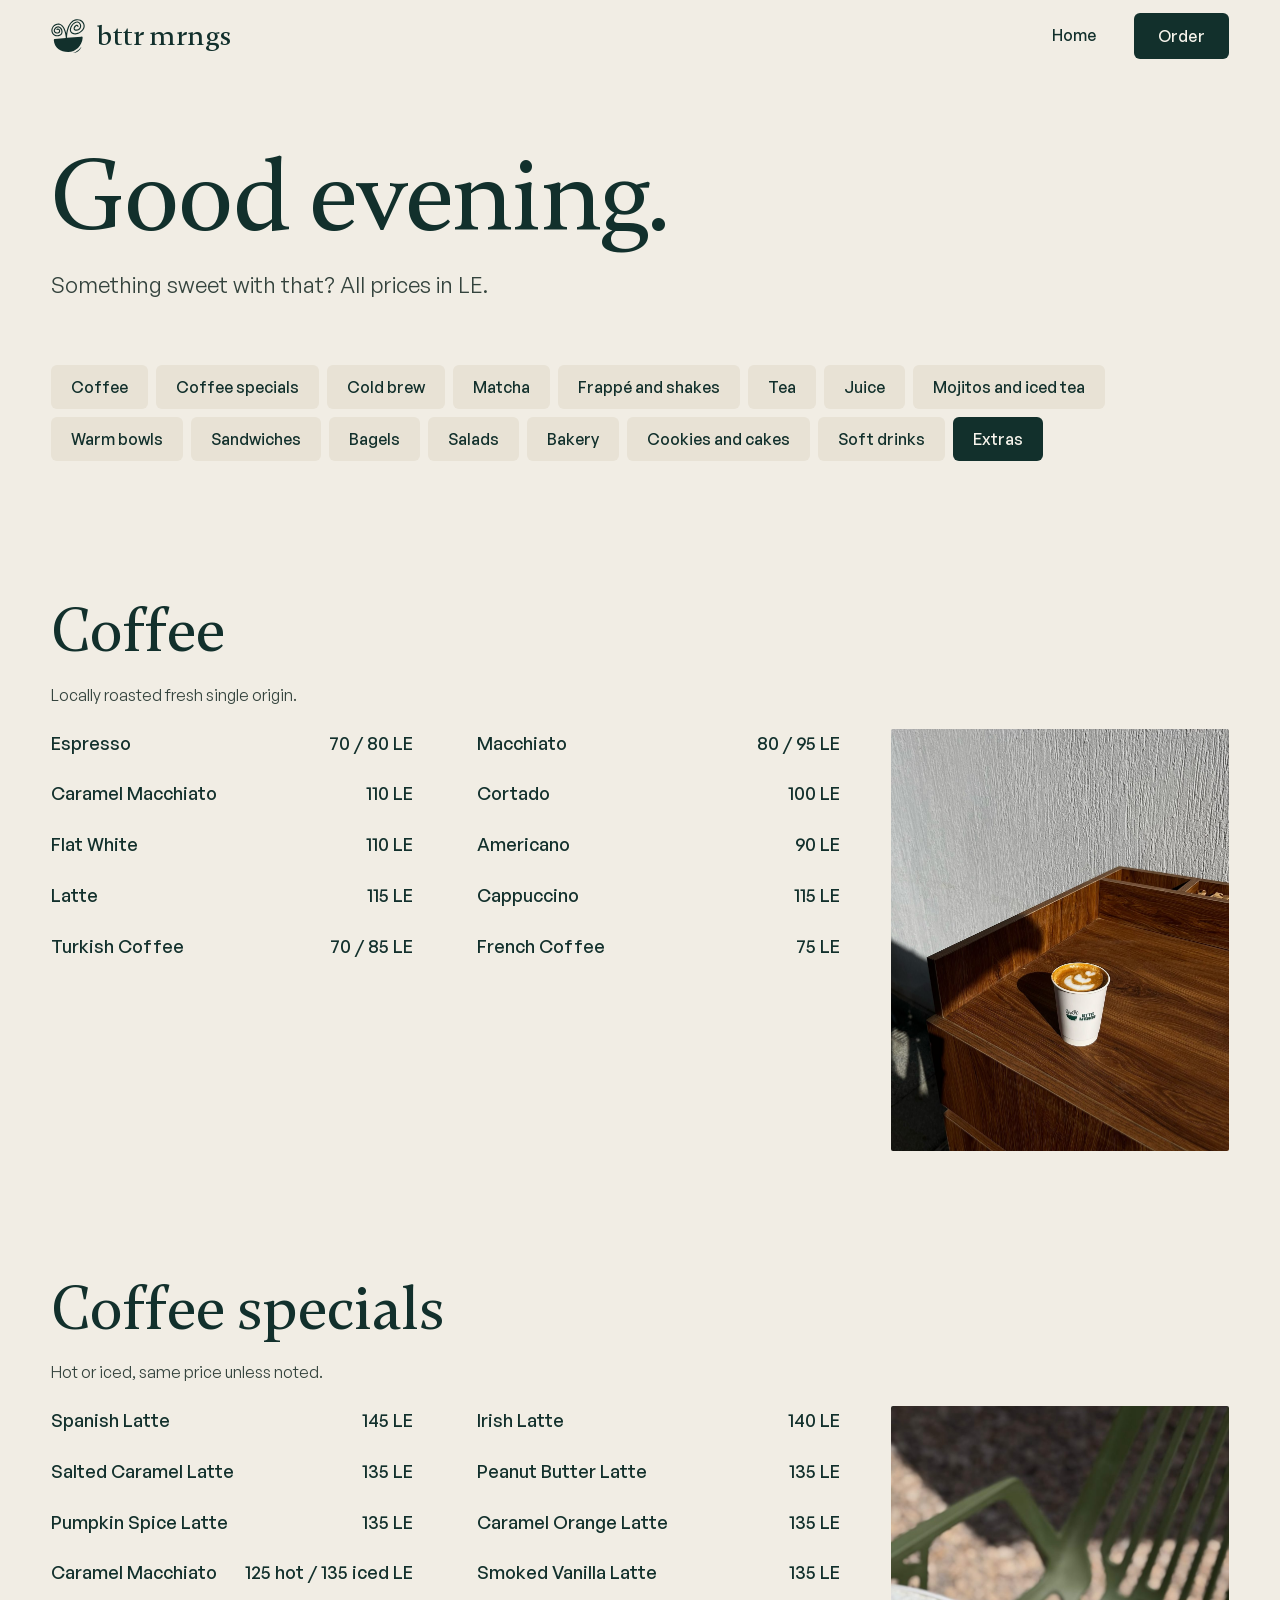
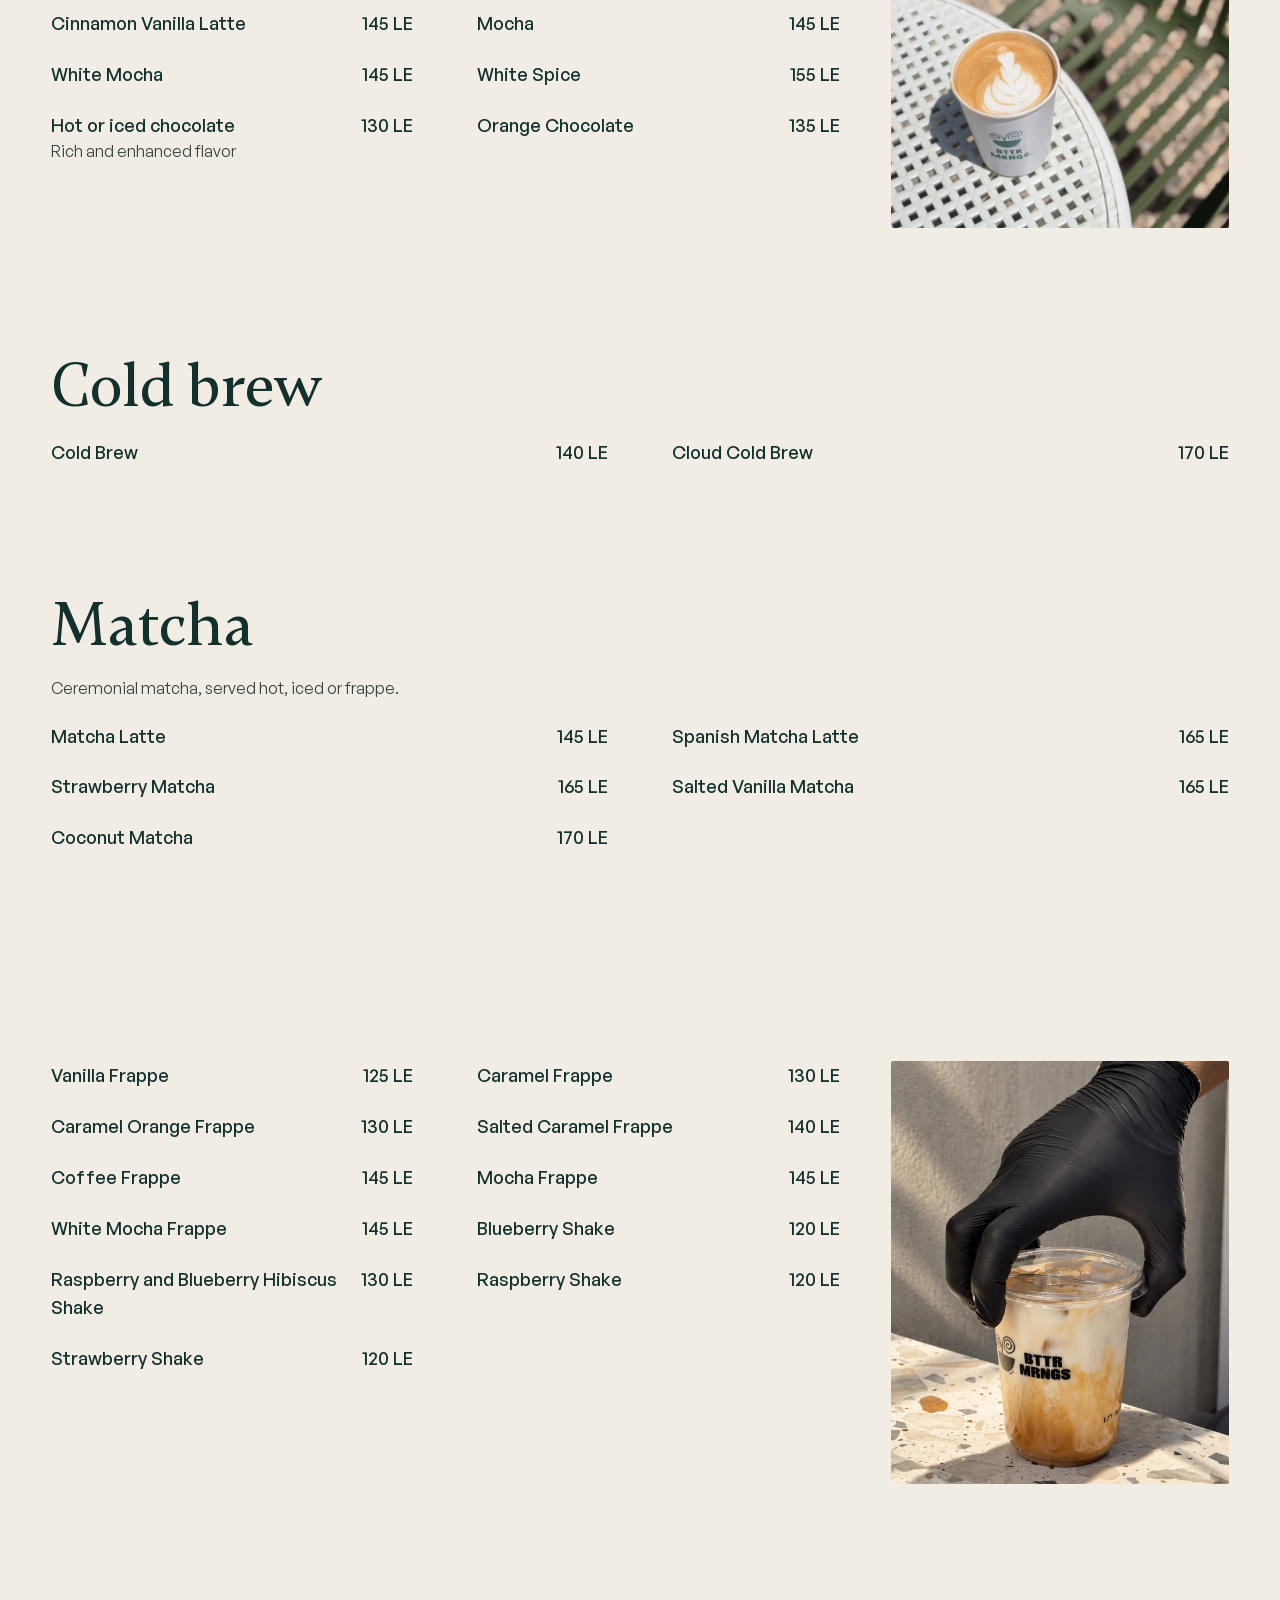
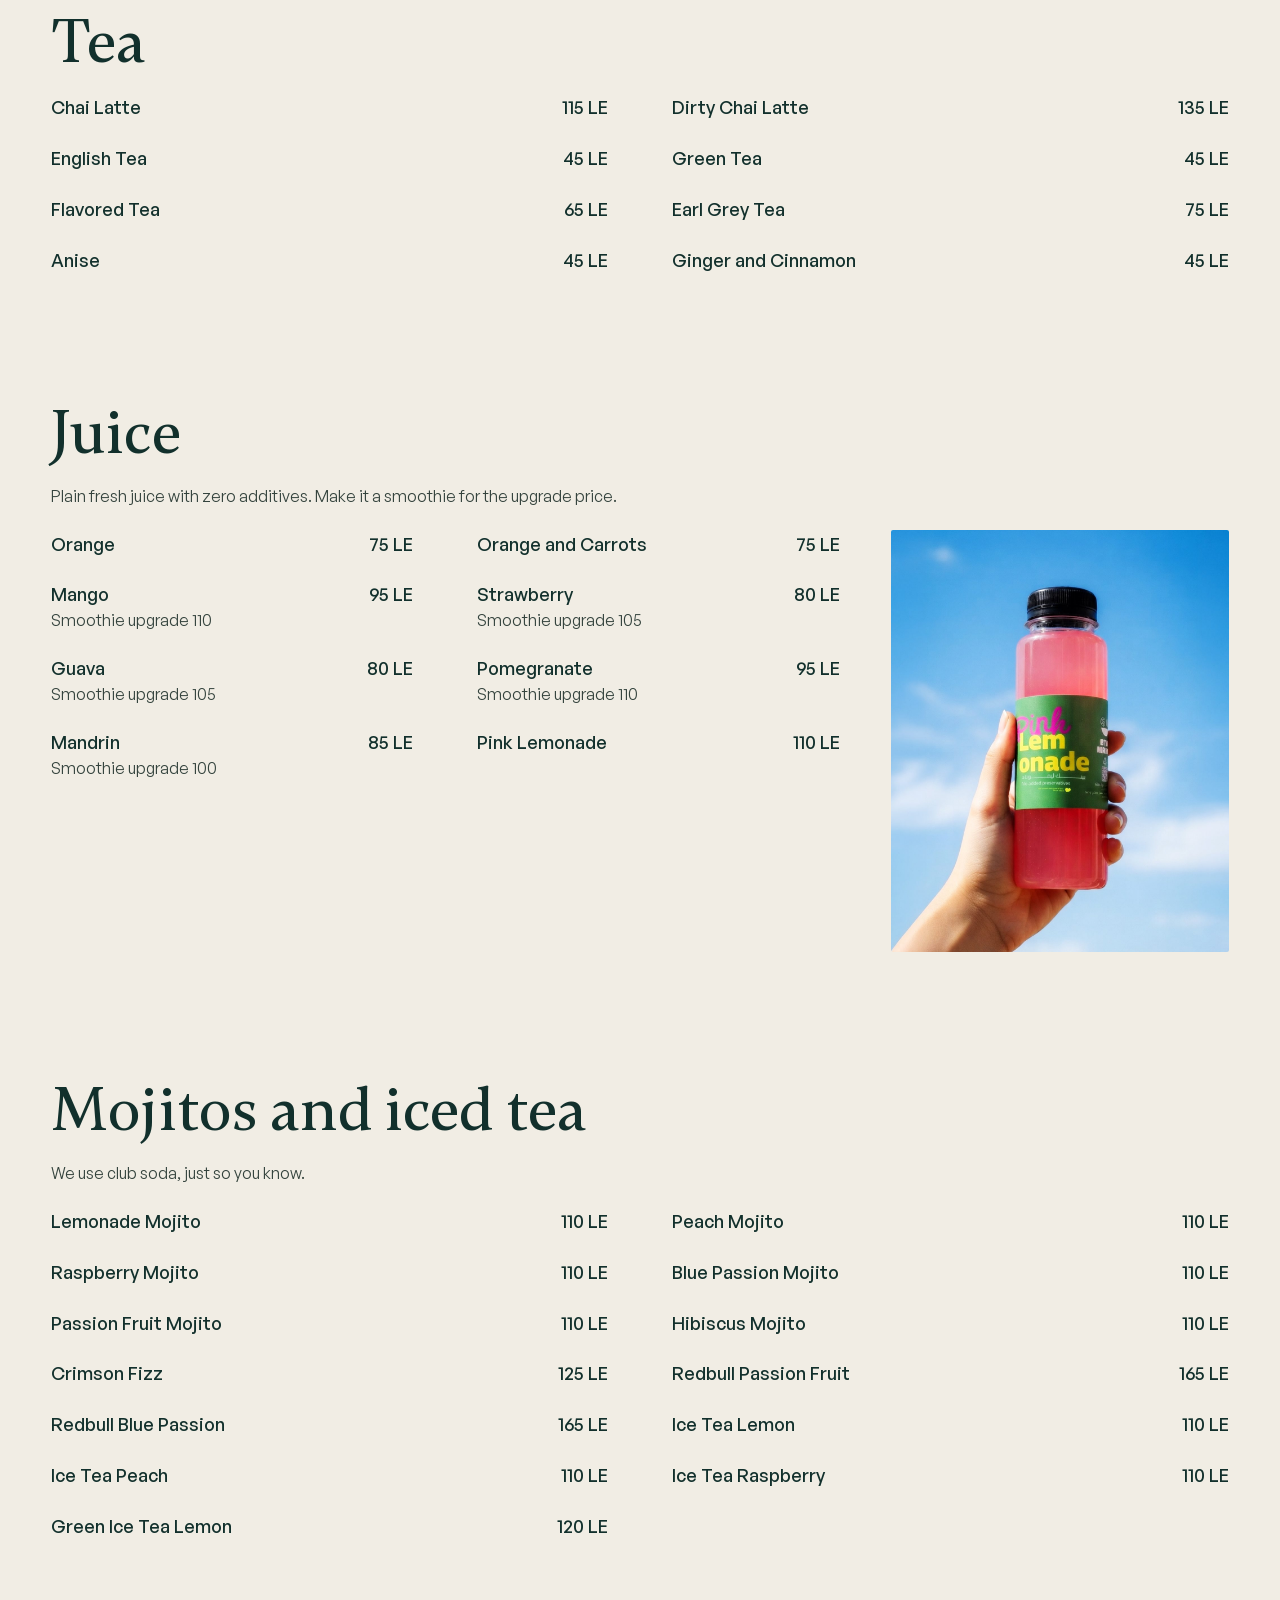
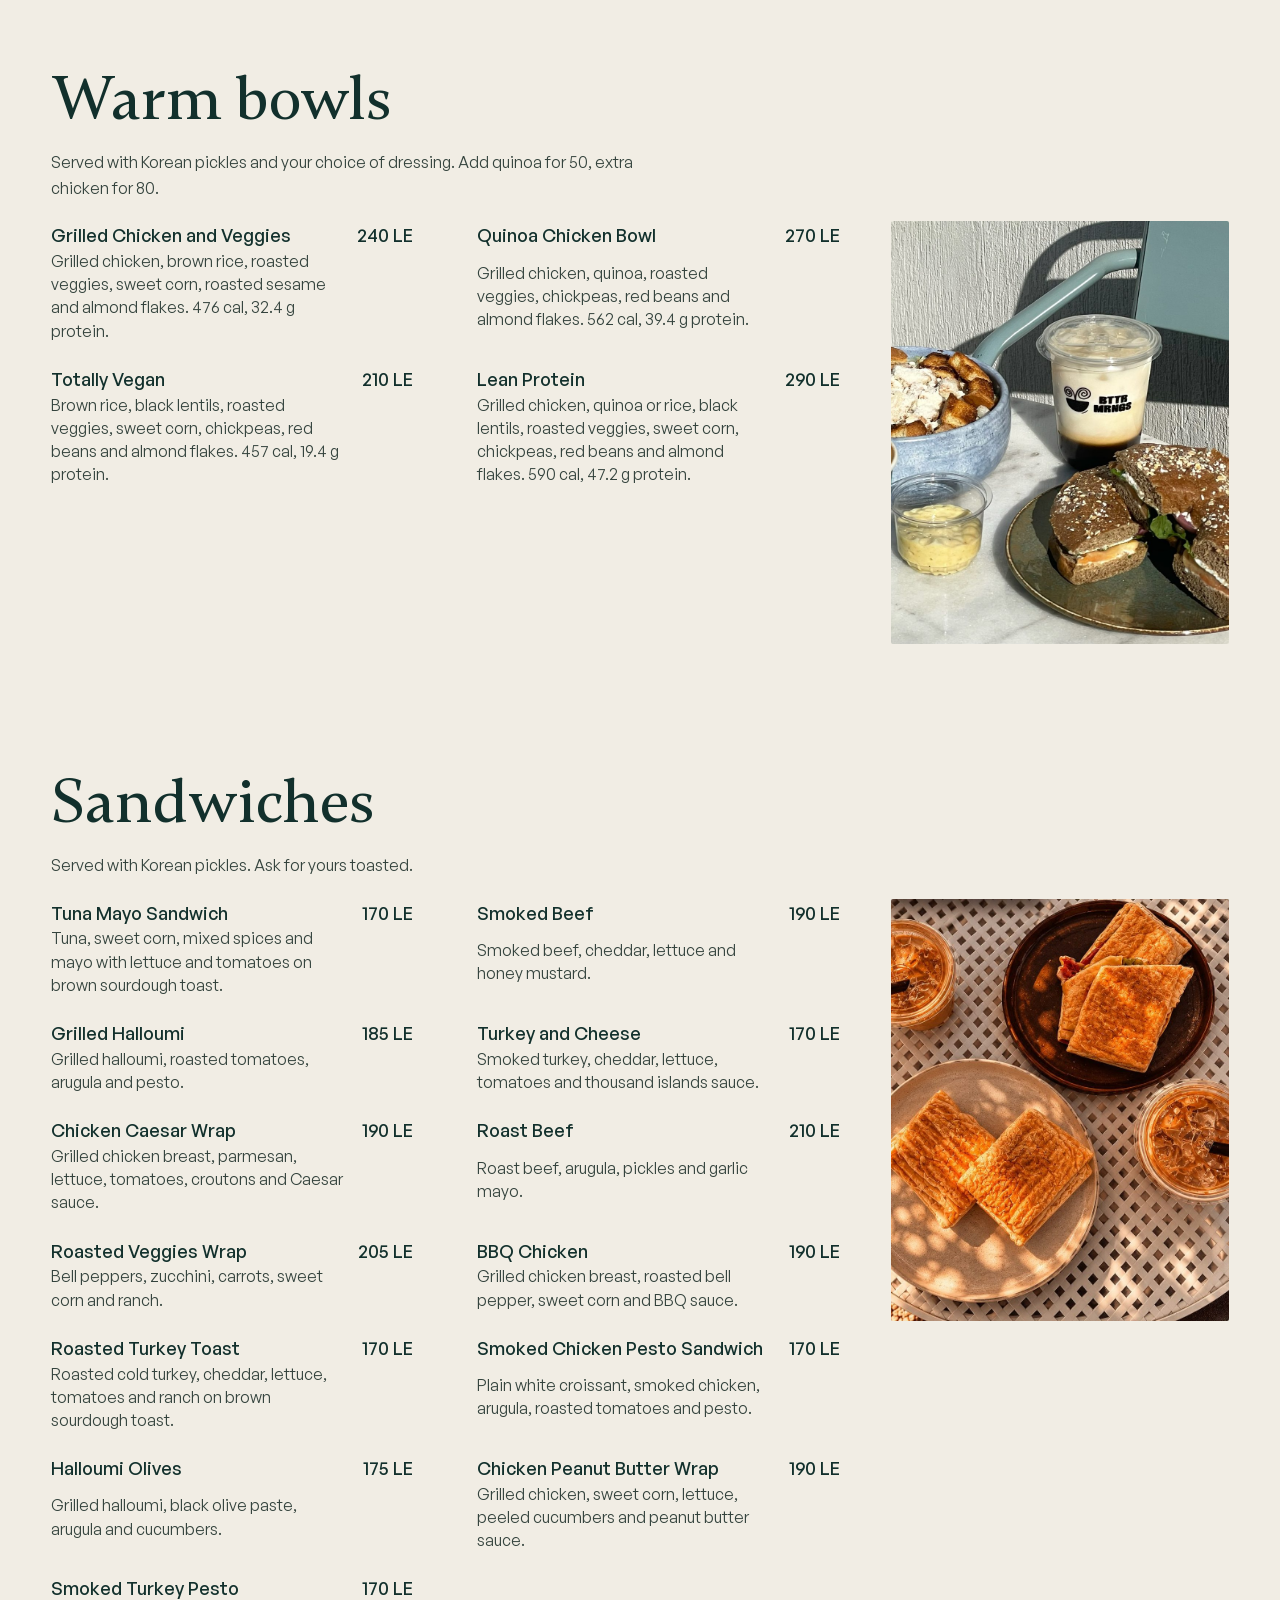
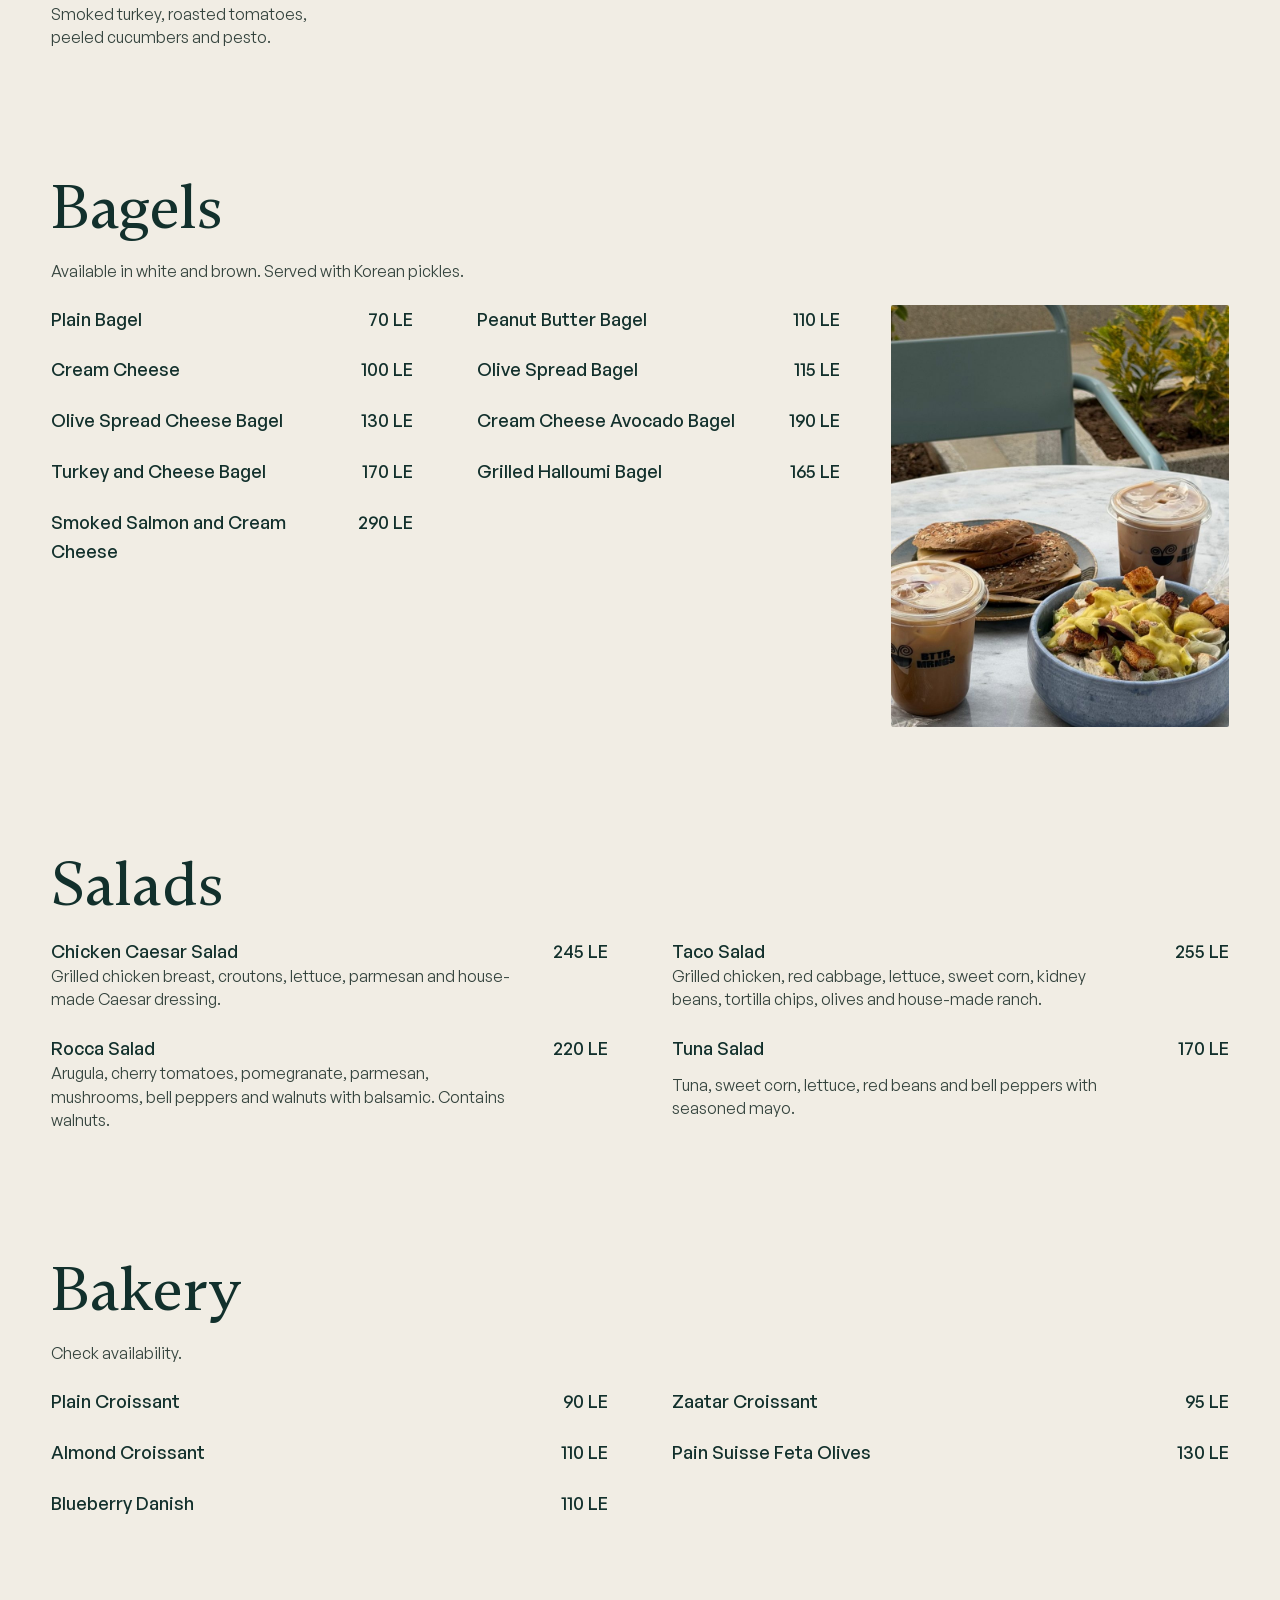
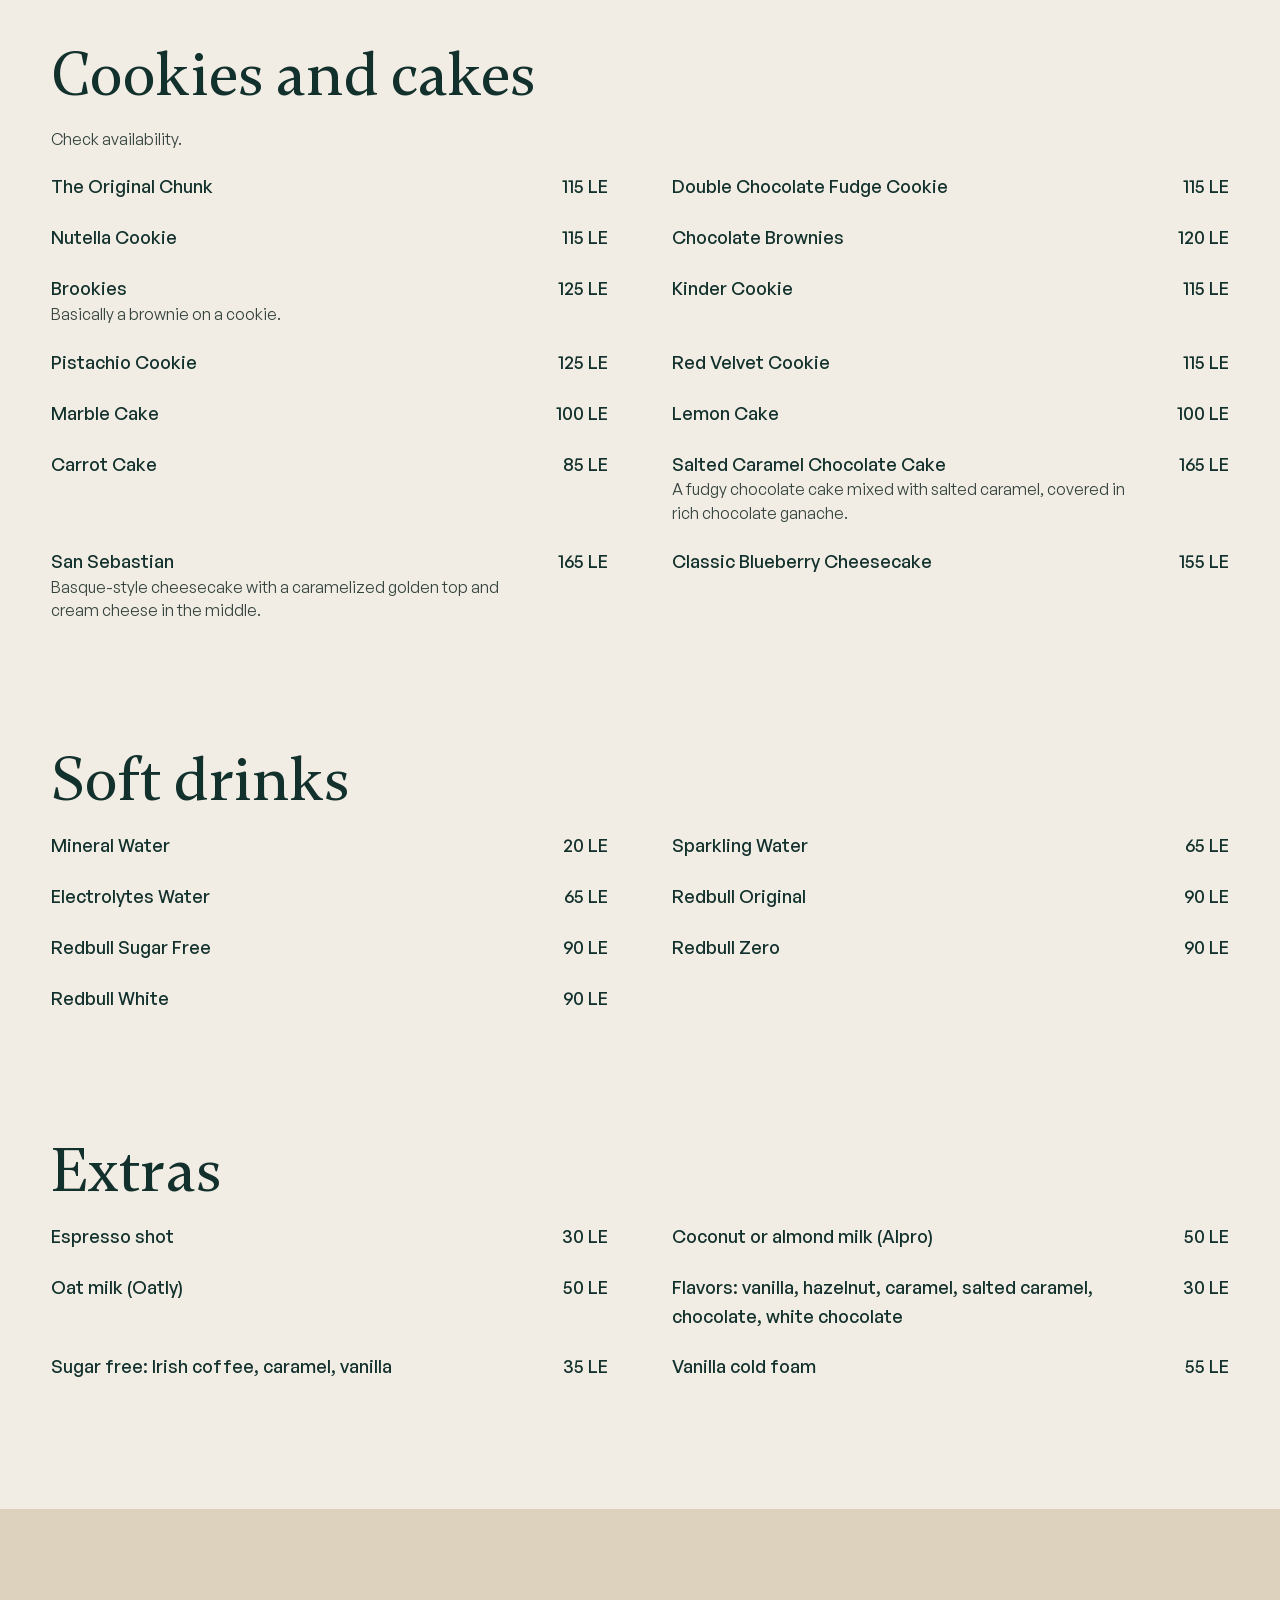
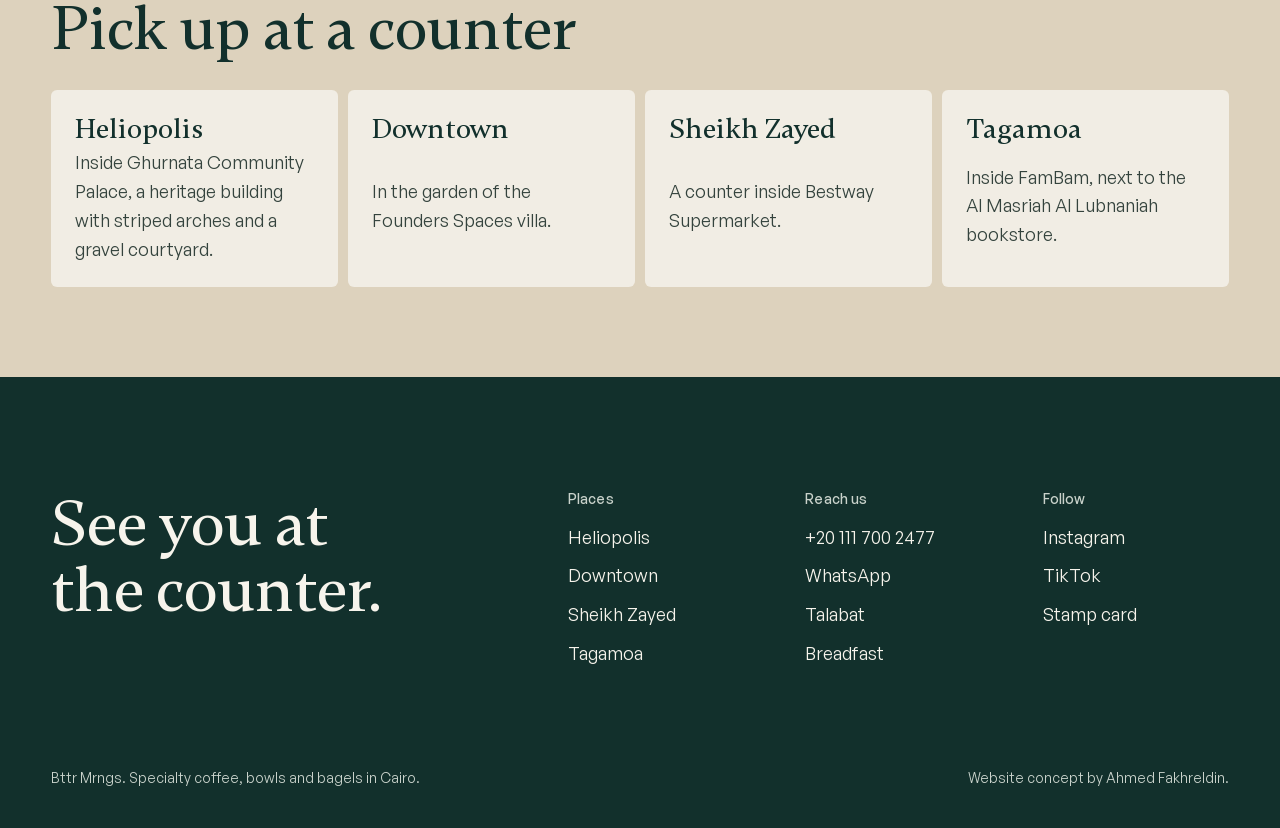
==== commit 4b52667a: "Redesign: an editorial home page about the place, curated photography, refined type Co-Authored-By: " ====
--- a/menu.html
+++ b/menu.html
@@ -3,22 +3,22 @@
 <head>
 <meta charset="utf-8">
 <meta name="viewport" content="width=device-width,initial-scale=1,minimum-scale=1,viewport-fit=cover">
-<title>menu | bttr mrngs</title>
+<title>Menu | Bttr Mrngs</title>
 <meta name="description" content="The full Bttr Mrngs menu with prices in LE: coffee, matcha, bowls, sandwiches, bagels and bakery.">
-<meta name="theme-color" content="#E7E3D9">
+<meta name="theme-color" content="#F1EDE4">
 <link rel="icon" type="image/svg+xml" href="img/logo-green.svg">
-<link rel="preload" as="font" type="font/woff2" href="fonts/pilcrow-700.woff2" crossorigin>
-<link rel="preload" as="font" type="font/woff2" href="fonts/pilcrow-400.woff2" crossorigin>
+<link rel="preload" as="font" type="font/woff2" href="fonts/gambetta-500-normal.woff2" crossorigin>
+<link rel="preload" as="font" type="font/woff2" href="fonts/satoshi-400-normal.woff2" crossorigin>
 <style>html.fl body{opacity:0}body{transition:opacity .25s ease}</style>
 <script>(function(){var h=document.documentElement;h.className+=' js fl';function go(){h.classList.remove('fl')}
-setTimeout(go,1200);if(document.fonts&&document.fonts.load){Promise.all([document.fonts.load('400 18px "Pilcrow Rounded"'),document.fonts.load('700 40px "Pilcrow Rounded"')]).then(go,go)}else{go()}})();</script>
-<link rel="stylesheet" href="fonts.css?v=12">
-<link rel="stylesheet" href="site.css?v=12">
+setTimeout(go,1200);if(document.fonts&&document.fonts.load){Promise.all([document.fonts.load('400 18px Satoshi'),document.fonts.load('500 40px Gambetta')]).then(go,go)}else{go()}})();</script>
+<link rel="stylesheet" href="fonts.css?v=13">
+<link rel="stylesheet" href="site.css?v=13">
 </head>
 <body>
-<header class="bar" id="bar">
-  <a class="brand" href="index.html?v=12" aria-label="Bttr Mrngs home"><svg aria-hidden="true" focusable="false"><use href="img/logo-sprite.svg#l"/></svg><span>bttr mrngs</span></a>
-  <nav class="links top" aria-label="Main"><a href="index.html?v=12">home</a><a class="btn" href="https://www.talabat.com/egypt/bttr-mrngs">order on talabat</a></nav>
+<header class="bar">
+  <a class="brand" href="index.html?v=13" aria-label="Bttr Mrngs home"><svg aria-hidden="true" focusable="false"><use href="img/logo-sprite.svg#l"/></svg><span>bttr mrngs</span></a>
+  <nav class="nav" aria-label="Main"><a href="index.html?v=13">Home</a><a class="btn" href="https://www.talabat.com/egypt/bttr-mrngs">Order</a></nav>
 </header>
 <main>
 <div class="mtop">
@@ -26,19 +26,21 @@
   <p id="greet-sub">What are you having? All prices in LE.</p>
 </div>
 <nav class="chips" aria-label="Menu categories"><a href="#coffee">Coffee</a><a href="#specials">Coffee specials</a><a href="#cold">Cold brew</a><a href="#matcha">Matcha</a><a href="#frappe">Frappé and shakes</a><a href="#tea">Tea</a><a href="#juice">Juice</a><a href="#iced">Mojitos and iced tea</a><a href="#bowls">Warm bowls</a><a href="#sandwiches">Sandwiches</a><a href="#bagels">Bagels</a><a href="#salads">Salads</a><a href="#bakery">Bakery</a><a href="#sweets">Cookies and cakes</a><a href="#soft">Soft drinks</a><a href="#extras">Extras</a></nav>
-<section class="cat" id="coffee" aria-labelledby="coffee-h"><h2 class="rise" id="coffee-h">Coffee</h2><p class="note">Locally roasted fresh single origin.</p><div class="catbody"><ul class="items"><li class="item"><b>Espresso</b><span class="pr">70 / 80 LE</span></li><li class="item"><b>Macchiato</b><span class="pr">80 / 95 LE</span></li><li class="item"><b>Caramel Macchiato</b><span class="pr">110 LE</span></li><li class="item"><b>Cortado</b><span class="pr">100 LE</span></li><li class="item"><b>Flat White</b><span class="pr">110 LE</span></li><li class="item"><b>Americano</b><span class="pr">90 LE</span></li><li class="item"><b>Latte</b><span class="pr">115 LE</span></li><li class="item"><b>Cappuccino</b><span class="pr">115 LE</span></li><li class="item"><b>Turkish Coffee</b><span class="pr">70 / 85 LE</span></li><li class="item"><b>French Coffee</b><span class="pr">75 LE</span></li></ul><div class="art"><img src="img/g4.jpg?v=12" alt="A flat white on a white perforated table" loading="lazy"></div></div></section><section class="cat" id="specials" aria-labelledby="specials-h"><h2 class="rise" id="specials-h">Coffee specials</h2><p class="note">Hot or iced, same price unless noted.</p><div class="catbody noart"><ul class="items"><li class="item"><b>Spanish Latte</b><span class="pr">145 LE</span></li><li class="item"><b>Irish Latte</b><span class="pr">140 LE</span></li><li class="item"><b>Salted Caramel Latte</b><span class="pr">135 LE</span></li><li class="item"><b>Peanut Butter Latte</b><span class="pr">135 LE</span></li><li class="item"><b>Pumpkin Spice Latte</b><span class="pr">135 LE</span></li><li class="item"><b>Caramel Orange Latte</b><span class="pr">135 LE</span></li><li class="item"><b>Caramel Macchiato</b><span class="pr">125 hot / 135 iced LE</span></li><li class="item"><b>Smoked Vanilla Latte</b><span class="pr">135 LE</span></li><li class="item"><b>Cinnamon Vanilla Latte</b><span class="pr">145 LE</span></li><li class="item"><b>Mocha</b><span class="pr">145 LE</span></li><li class="item"><b>White Mocha</b><span class="pr">145 LE</span></li><li class="item"><b>White Spice</b><span class="pr">155 LE</span></li><li class="item"><b>Hot or iced chocolate</b><span class="pr">130 LE</span><span class="d">Rich and enhanced flavor</span></li><li class="item"><b>Orange Chocolate</b><span class="pr">135 LE</span></li></ul></div></section><section class="cat" id="cold" aria-labelledby="cold-h"><h2 class="rise" id="cold-h">Cold brew</h2><div class="catbody noart"><ul class="items"><li class="item"><b>Cold Brew</b><span class="pr">140 LE</span></li><li class="item"><b>Cloud Cold Brew</b><span class="pr">170 LE</span></li></ul></div></section><section class="cat" id="matcha" aria-labelledby="matcha-h"><h2 class="rise" id="matcha-h">Matcha</h2><p class="note">Ceremonial matcha, served hot, iced or frappe.</p><div class="catbody"><ul class="items"><li class="item"><b>Matcha Latte</b><span class="pr">145 LE</span></li><li class="item"><b>Spanish Matcha Latte</b><span class="pr">165 LE</span></li><li class="item"><b>Strawberry Matcha</b><span class="pr">165 LE</span></li><li class="item"><b>Salted Vanilla Matcha</b><span class="pr">165 LE</span></li><li class="item"><b>Coconut Matcha</b><span class="pr">170 LE</span></li></ul><div class="art"><img src="img/m-matcha.jpg?v=12" alt="A bamboo whisk in a bowl of matcha" loading="lazy"></div></div></section><section class="cat" id="frappe" aria-labelledby="frappe-h"><h2 class="rise" id="frappe-h">Frappé and shakes</h2><div class="catbody"><ul class="items"><li class="item"><b>Vanilla Frappe</b><span class="pr">125 LE</span></li><li class="item"><b>Caramel Frappe</b><span class="pr">130 LE</span></li><li class="item"><b>Caramel Orange Frappe</b><span class="pr">130 LE</span></li><li class="item"><b>Salted Caramel Frappe</b><span class="pr">140 LE</span></li><li class="item"><b>Coffee Frappe</b><span class="pr">145 LE</span></li><li class="item"><b>Mocha Frappe</b><span class="pr">145 LE</span></li><li class="item"><b>White Mocha Frappe</b><span class="pr">145 LE</span></li><li class="item"><b>Blueberry Shake</b><span class="pr">120 LE</span></li><li class="item"><b>Raspberry and Blueberry Hibiscus Shake</b><span class="pr">130 LE</span></li><li class="item"><b>Raspberry Shake</b><span class="pr">120 LE</span></li><li class="item"><b>Strawberry Shake</b><span class="pr">120 LE</span></li></ul><div class="art"><img src="img/g7.jpg?v=12" alt="A gloved hand holding an iced coffee with the logo" loading="lazy"></div></div></section><section class="cat" id="tea" aria-labelledby="tea-h"><h2 class="rise" id="tea-h">Tea</h2><div class="catbody noart"><ul class="items"><li class="item"><b>Chai Latte</b><span class="pr">115 LE</span></li><li class="item"><b>Dirty Chai Latte</b><span class="pr">135 LE</span></li><li class="item"><b>English Tea</b><span class="pr">45 LE</span></li><li class="item"><b>Green Tea</b><span class="pr">45 LE</span></li><li class="item"><b>Flavored Tea</b><span class="pr">65 LE</span></li><li class="item"><b>Earl Grey Tea</b><span class="pr">75 LE</span></li><li class="item"><b>Anise</b><span class="pr">45 LE</span></li><li class="item"><b>Ginger and Cinnamon</b><span class="pr">45 LE</span></li></ul></div></section><section class="cat" id="juice" aria-labelledby="juice-h"><h2 class="rise" id="juice-h">Juice</h2><p class="note">Plain fresh juice with zero additives. Make it a smoothie for the upgrade price.</p><div class="catbody"><ul class="items"><li class="item"><b>Orange</b><span class="pr">75 LE</span></li><li class="item"><b>Orange and Carrots</b><span class="pr">75 LE</span></li><li class="item"><b>Mango</b><span class="pr">95 LE</span><span class="d">Smoothie upgrade 110</span></li><li class="item"><b>Strawberry</b><span class="pr">80 LE</span><span class="d">Smoothie upgrade 105</span></li><li class="item"><b>Guava</b><span class="pr">80 LE</span><span class="d">Smoothie upgrade 105</span></li><li class="item"><b>Pomegranate</b><span class="pr">95 LE</span><span class="d">Smoothie upgrade 110</span></li><li class="item"><b>Mandrin</b><span class="pr">85 LE</span><span class="d">Smoothie upgrade 100</span></li><li class="item"><b>Pink Lemonade</b><span class="pr">110 LE</span></li></ul><div class="art"><img src="img/g6.jpg?v=12" alt="A bottle of pink lemonade against the sky" loading="lazy"></div></div></section><section class="cat" id="iced" aria-labelledby="iced-h"><h2 class="rise" id="iced-h">Mojitos and iced tea</h2><p class="note">We use club soda, just so you know.</p><div class="catbody"><ul class="items"><li class="item"><b>Lemonade Mojito</b><span class="pr">110 LE</span></li><li class="item"><b>Peach Mojito</b><span class="pr">110 LE</span></li><li class="item"><b>Raspberry Mojito</b><span class="pr">110 LE</span></li><li class="item"><b>Blue Passion Mojito</b><span class="pr">110 LE</span></li><li class="item"><b>Passion Fruit Mojito</b><span class="pr">110 LE</span></li><li class="item"><b>Hibiscus Mojito</b><span class="pr">110 LE</span></li><li class="item"><b>Crimson Fizz</b><span class="pr">125 LE</span></li><li class="item"><b>Redbull Passion Fruit</b><span class="pr">165 LE</span></li><li class="item"><b>Redbull Blue Passion</b><span class="pr">165 LE</span></li><li class="item"><b>Ice Tea Lemon</b><span class="pr">110 LE</span></li><li class="item"><b>Ice Tea Peach</b><span class="pr">110 LE</span></li><li class="item"><b>Ice Tea Raspberry</b><span class="pr">110 LE</span></li><li class="item"><b>Green Ice Tea Lemon</b><span class="pr">120 LE</span></li></ul><div class="art"><img src="img/m-iced.jpg?v=12" alt="A cold glass with the logo, beaded with condensation" loading="lazy"></div></div></section><section class="cat" id="bowls" aria-labelledby="bowls-h"><h2 class="rise" id="bowls-h">Warm bowls</h2><p class="note">Served with Korean pickles and your choice of dressing. Add quinoa for 50, extra chicken for 80.</p><div class="catbody"><ul class="items"><li class="item"><b>Grilled Chicken and Veggies</b><span class="pr">240 LE</span><span class="d">Grilled chicken, brown rice, roasted veggies, sweet corn, roasted sesame and almond flakes. 476 cal, 32.4 g protein.</span></li><li class="item"><b>Quinoa Chicken Bowl</b><span class="pr">270 LE</span><span class="d">Grilled chicken, quinoa, roasted veggies, chickpeas, red beans and almond flakes. 562 cal, 39.4 g protein.</span></li><li class="item"><b>Totally Vegan</b><span class="pr">210 LE</span><span class="d">Brown rice, black lentils, roasted veggies, sweet corn, chickpeas, red beans and almond flakes. 457 cal, 19.4 g protein.</span></li><li class="item"><b>Lean Protein</b><span class="pr">290 LE</span><span class="d">Grilled chicken, quinoa or rice, black lentils, roasted veggies, sweet corn, chickpeas, red beans and almond flakes. 590 cal, 47.2 g protein.</span></li></ul><div class="art"><img src="img/g1.jpg?v=12" alt="A bowl, a toasted sandwich and iced drinks on a marble table" loading="lazy"></div></div></section><section class="cat" id="sandwiches" aria-labelledby="sandwiches-h"><h2 class="rise" id="sandwiches-h">Sandwiches</h2><p class="note">Served with Korean pickles. Ask for yours toasted.</p><div class="catbody"><ul class="items"><li class="item"><b>Tuna Mayo Sandwich</b><span class="pr">170 LE</span><span class="d">Tuna, sweet corn, mixed spices and mayo with lettuce and tomatoes on brown sourdough toast.</span></li><li class="item"><b>Smoked Beef</b><span class="pr">190 LE</span><span class="d">Smoked beef, cheddar, lettuce and honey mustard.</span></li><li class="item"><b>Grilled Halloumi</b><span class="pr">185 LE</span><span class="d">Grilled halloumi, roasted tomatoes, arugula and pesto.</span></li><li class="item"><b>Turkey and Cheese</b><span class="pr">170 LE</span><span class="d">Smoked turkey, cheddar, lettuce, tomatoes and thousand islands sauce.</span></li><li class="item"><b>Chicken Caesar Wrap</b><span class="pr">190 LE</span><span class="d">Grilled chicken breast, parmesan, lettuce, tomatoes, croutons and Caesar sauce.</span></li><li class="item"><b>Roast Beef</b><span class="pr">210 LE</span><span class="d">Roast beef, arugula, pickles and garlic mayo.</span></li><li class="item"><b>Roasted Veggies Wrap</b><span class="pr">205 LE</span><span class="d">Bell peppers, zucchini, carrots, sweet corn and ranch.</span></li><li class="item"><b>BBQ Chicken</b><span class="pr">190 LE</span><span class="d">Grilled chicken breast, roasted bell pepper, sweet corn and BBQ sauce.</span></li><li class="item"><b>Roasted Turkey Toast</b><span class="pr">170 LE</span><span class="d">Roasted cold turkey, cheddar, lettuce, tomatoes and ranch on brown sourdough toast.</span></li><li class="item"><b>Smoked Chicken Pesto Sandwich</b><span class="pr">170 LE</span><span class="d">Plain white croissant, smoked chicken, arugula, roasted tomatoes and pesto.</span></li><li class="item"><b>Halloumi Olives</b><span class="pr">175 LE</span><span class="d">Grilled halloumi, black olive paste, arugula and cucumbers.</span></li><li class="item"><b>Chicken Peanut Butter Wrap</b><span class="pr">190 LE</span><span class="d">Grilled chicken, sweet corn, lettuce, peeled cucumbers and peanut butter sauce.</span></li><li class="item"><b>Smoked Turkey Pesto</b><span class="pr">170 LE</span><span class="d">Smoked turkey, roasted tomatoes, peeled cucumbers and pesto.</span></li></ul><div class="art"><img src="img/g2.jpg?v=12" alt="A bagel, a bowl and two iced coffees" loading="lazy"></div></div></section><section class="cat" id="bagels" aria-labelledby="bagels-h"><h2 class="rise" id="bagels-h">Bagels</h2><p class="note">Available in white and brown. Served with Korean pickles.</p><div class="catbody noart"><ul class="items"><li class="item"><b>Plain Bagel</b><span class="pr">70 LE</span></li><li class="item"><b>Peanut Butter Bagel</b><span class="pr">110 LE</span></li><li class="item"><b>Cream Cheese</b><span class="pr">100 LE</span></li><li class="item"><b>Olive Spread Bagel</b><span class="pr">115 LE</span></li><li class="item"><b>Olive Spread Cheese Bagel</b><span class="pr">130 LE</span></li><li class="item"><b>Cream Cheese Avocado Bagel</b><span class="pr">190 LE</span></li><li class="item"><b>Turkey and Cheese Bagel</b><span class="pr">170 LE</span></li><li class="item"><b>Grilled Halloumi Bagel</b><span class="pr">165 LE</span></li><li class="item"><b>Smoked Salmon and Cream Cheese</b><span class="pr">290 LE</span></li></ul></div></section><section class="cat" id="salads" aria-labelledby="salads-h"><h2 class="rise" id="salads-h">Salads</h2><div class="catbody noart"><ul class="items"><li class="item"><b>Chicken Caesar Salad</b><span class="pr">245 LE</span><span class="d">Grilled chicken breast, croutons, lettuce, parmesan and house-made Caesar dressing.</span></li><li class="item"><b>Taco Salad</b><span class="pr">255 LE</span><span class="d">Grilled chicken, red cabbage, lettuce, sweet corn, kidney beans, tortilla chips, olives and house-made ranch.</span></li><li class="item"><b>Rocca Salad</b><span class="pr">220 LE</span><span class="d">Arugula, cherry tomatoes, pomegranate, parmesan, mushrooms, bell peppers and walnuts with balsamic. Contains walnuts.</span></li><li class="item"><b>Tuna Salad</b><span class="pr">170 LE</span><span class="d">Tuna, sweet corn, lettuce, red beans and bell peppers with seasoned mayo.</span></li></ul></div></section><section class="cat" id="bakery" aria-labelledby="bakery-h"><h2 class="rise" id="bakery-h">Bakery</h2><p class="note">Check availability.</p><div class="catbody"><ul class="items"><li class="item"><b>Plain Croissant</b><span class="pr">90 LE</span></li><li class="item"><b>Zaatar Croissant</b><span class="pr">95 LE</span></li><li class="item"><b>Almond Croissant</b><span class="pr">110 LE</span></li><li class="item"><b>Pain Suisse Feta Olives</b><span class="pr">130 LE</span></li><li class="item"><b>Blueberry Danish</b><span class="pr">110 LE</span></li></ul><div class="art"><img src="img/g5.jpg?v=12" alt="A pastry plate with two cups on a tray" loading="lazy"></div></div></section><section class="cat" id="sweets" aria-labelledby="sweets-h"><h2 class="rise" id="sweets-h">Cookies and cakes</h2><p class="note">Check availability.</p><div class="catbody"><ul class="items"><li class="item"><b>The Original Chunk</b><span class="pr">115 LE</span></li><li class="item"><b>Double Chocolate Fudge Cookie</b><span class="pr">115 LE</span></li><li class="item"><b>Nutella Cookie</b><span class="pr">115 LE</span></li><li class="item"><b>Chocolate Brownies</b><span class="pr">120 LE</span></li><li class="item"><b>Brookies</b><span class="pr">125 LE</span><span class="d">Basically a brownie on a cookie.</span></li><li class="item"><b>Kinder Cookie</b><span class="pr">115 LE</span></li><li class="item"><b>Pistachio Cookie</b><span class="pr">125 LE</span></li><li class="item"><b>Red Velvet Cookie</b><span class="pr">115 LE</span></li><li class="item"><b>Marble Cake</b><span class="pr">100 LE</span></li><li class="item"><b>Lemon Cake</b><span class="pr">100 LE</span></li><li class="item"><b>Carrot Cake</b><span class="pr">85 LE</span></li><li class="item"><b>Salted Caramel Chocolate Cake</b><span class="pr">165 LE</span><span class="d">A fudgy chocolate cake mixed with salted caramel, covered in rich chocolate ganache.</span></li><li class="item"><b>San Sebastian</b><span class="pr">165 LE</span><span class="d">Basque-style cheesecake with a caramelized golden top and cream cheese in the middle.</span></li><li class="item"><b>Classic Blueberry Cheesecake</b><span class="pr">155 LE</span></li></ul><div class="art"><img src="img/m-sweets.jpg?v=12" alt="A slice of chocolate cake on a teal plate" loading="lazy"></div></div></section><section class="cat" id="soft" aria-labelledby="soft-h"><h2 class="rise" id="soft-h">Soft drinks</h2><div class="catbody noart"><ul class="items"><li class="item"><b>Mineral Water</b><span class="pr">20 LE</span></li><li class="item"><b>Sparkling Water</b><span class="pr">65 LE</span></li><li class="item"><b>Electrolytes Water</b><span class="pr">65 LE</span></li><li class="item"><b>Redbull Original</b><span class="pr">90 LE</span></li><li class="item"><b>Redbull Sugar Free</b><span class="pr">90 LE</span></li><li class="item"><b>Redbull Zero</b><span class="pr">90 LE</span></li><li class="item"><b>Redbull White</b><span class="pr">90 LE</span></li></ul></div></section><section class="cat" id="extras" aria-labelledby="extras-h"><h2 class="rise" id="extras-h">Extras</h2><div class="catbody noart"><ul class="items"><li class="item"><b>Espresso shot</b><span class="pr">30 LE</span></li><li class="item"><b>Coconut or almond milk (Alpro)</b><span class="pr">50 LE</span></li><li class="item"><b>Oat milk (Oatly)</b><span class="pr">50 LE</span></li><li class="item"><b>Flavors: vanilla, hazelnut, caramel, salted caramel, chocolate, white chocolate</b><span class="pr">30 LE</span></li><li class="item"><b>Sugar free: Irish coffee, caramel, vanilla</b><span class="pr">35 LE</span></li><li class="item"><b>Vanilla cold foam</b><span class="pr">55 LE</span></li></ul></div></section>
+<section class="cat" id="coffee" aria-labelledby="coffee-h"><h2 class="rise" id="coffee-h">Coffee</h2><p class="note">Locally roasted fresh single origin.</p><div class="catbody"><ul class="items"><li class="item"><b>Espresso</b><span class="pr">70 / 80 LE</span></li><li class="item"><b>Macchiato</b><span class="pr">80 / 95 LE</span></li><li class="item"><b>Caramel Macchiato</b><span class="pr">110 LE</span></li><li class="item"><b>Cortado</b><span class="pr">100 LE</span></li><li class="item"><b>Flat White</b><span class="pr">110 LE</span></li><li class="item"><b>Americano</b><span class="pr">90 LE</span></li><li class="item"><b>Latte</b><span class="pr">115 LE</span></li><li class="item"><b>Cappuccino</b><span class="pr">115 LE</span></li><li class="item"><b>Turkish Coffee</b><span class="pr">70 / 85 LE</span></li><li class="item"><b>French Coffee</b><span class="pr">75 LE</span></li></ul><div class="art"><img src="img/latte-walnut.jpg?v=13" alt="A latte-art coffee in a branded cup on a walnut counter in hard sun" loading="lazy"></div></div></section><section class="cat" id="specials" aria-labelledby="specials-h"><h2 class="rise" id="specials-h">Coffee specials</h2><p class="note">Hot or iced, same price unless noted.</p><div class="catbody"><ul class="items"><li class="item"><b>Spanish Latte</b><span class="pr">145 LE</span></li><li class="item"><b>Irish Latte</b><span class="pr">140 LE</span></li><li class="item"><b>Salted Caramel Latte</b><span class="pr">135 LE</span></li><li class="item"><b>Peanut Butter Latte</b><span class="pr">135 LE</span></li><li class="item"><b>Pumpkin Spice Latte</b><span class="pr">135 LE</span></li><li class="item"><b>Caramel Orange Latte</b><span class="pr">135 LE</span></li><li class="item"><b>Caramel Macchiato</b><span class="pr">125 hot / 135 iced LE</span></li><li class="item"><b>Smoked Vanilla Latte</b><span class="pr">135 LE</span></li><li class="item"><b>Cinnamon Vanilla Latte</b><span class="pr">145 LE</span></li><li class="item"><b>Mocha</b><span class="pr">145 LE</span></li><li class="item"><b>White Mocha</b><span class="pr">145 LE</span></li><li class="item"><b>White Spice</b><span class="pr">155 LE</span></li><li class="item"><b>Hot or iced chocolate</b><span class="pr">130 LE</span><span class="d">Rich and enhanced flavor</span></li><li class="item"><b>Orange Chocolate</b><span class="pr">135 LE</span></li></ul><div class="art"><img src="img/latte-table.jpg?v=13" alt="A coffee in a branded cup on a white perforated table beside an olive chair" loading="lazy"></div></div></section><section class="cat" id="cold" aria-labelledby="cold-h"><h2 class="rise" id="cold-h">Cold brew</h2><div class="catbody noart"><ul class="items"><li class="item"><b>Cold Brew</b><span class="pr">140 LE</span></li><li class="item"><b>Cloud Cold Brew</b><span class="pr">170 LE</span></li></ul></div></section><section class="cat" id="matcha" aria-labelledby="matcha-h"><h2 class="rise" id="matcha-h">Matcha</h2><p class="note">Ceremonial matcha, served hot, iced or frappe.</p><div class="catbody noart"><ul class="items"><li class="item"><b>Matcha Latte</b><span class="pr">145 LE</span></li><li class="item"><b>Spanish Matcha Latte</b><span class="pr">165 LE</span></li><li class="item"><b>Strawberry Matcha</b><span class="pr">165 LE</span></li><li class="item"><b>Salted Vanilla Matcha</b><span class="pr">165 LE</span></li><li class="item"><b>Coconut Matcha</b><span class="pr">170 LE</span></li></ul></div></section><section class="cat" id="frappe" aria-labelledby="frappe-h"><h2 class="rise" id="frappe-h">Frappé and shakes</h2><div class="catbody"><ul class="items"><li class="item"><b>Vanilla Frappe</b><span class="pr">125 LE</span></li><li class="item"><b>Caramel Frappe</b><span class="pr">130 LE</span></li><li class="item"><b>Caramel Orange Frappe</b><span class="pr">130 LE</span></li><li class="item"><b>Salted Caramel Frappe</b><span class="pr">140 LE</span></li><li class="item"><b>Coffee Frappe</b><span class="pr">145 LE</span></li><li class="item"><b>Mocha Frappe</b><span class="pr">145 LE</span></li><li class="item"><b>White Mocha Frappe</b><span class="pr">145 LE</span></li><li class="item"><b>Blueberry Shake</b><span class="pr">120 LE</span></li><li class="item"><b>Raspberry and Blueberry Hibiscus Shake</b><span class="pr">130 LE</span></li><li class="item"><b>Raspberry Shake</b><span class="pr">120 LE</span></li><li class="item"><b>Strawberry Shake</b><span class="pr">120 LE</span></li></ul><div class="art"><img src="img/iced-glove.jpg?v=13" alt="A gloved hand lifting an iced coffee with the logo off a terrazzo counter" loading="lazy"></div></div></section><section class="cat" id="tea" aria-labelledby="tea-h"><h2 class="rise" id="tea-h">Tea</h2><div class="catbody noart"><ul class="items"><li class="item"><b>Chai Latte</b><span class="pr">115 LE</span></li><li class="item"><b>Dirty Chai Latte</b><span class="pr">135 LE</span></li><li class="item"><b>English Tea</b><span class="pr">45 LE</span></li><li class="item"><b>Green Tea</b><span class="pr">45 LE</span></li><li class="item"><b>Flavored Tea</b><span class="pr">65 LE</span></li><li class="item"><b>Earl Grey Tea</b><span class="pr">75 LE</span></li><li class="item"><b>Anise</b><span class="pr">45 LE</span></li><li class="item"><b>Ginger and Cinnamon</b><span class="pr">45 LE</span></li></ul></div></section><section class="cat" id="juice" aria-labelledby="juice-h"><h2 class="rise" id="juice-h">Juice</h2><p class="note">Plain fresh juice with zero additives. Make it a smoothie for the upgrade price.</p><div class="catbody"><ul class="items"><li class="item"><b>Orange</b><span class="pr">75 LE</span></li><li class="item"><b>Orange and Carrots</b><span class="pr">75 LE</span></li><li class="item"><b>Mango</b><span class="pr">95 LE</span><span class="d">Smoothie upgrade 110</span></li><li class="item"><b>Strawberry</b><span class="pr">80 LE</span><span class="d">Smoothie upgrade 105</span></li><li class="item"><b>Guava</b><span class="pr">80 LE</span><span class="d">Smoothie upgrade 105</span></li><li class="item"><b>Pomegranate</b><span class="pr">95 LE</span><span class="d">Smoothie upgrade 110</span></li><li class="item"><b>Mandrin</b><span class="pr">85 LE</span><span class="d">Smoothie upgrade 100</span></li><li class="item"><b>Pink Lemonade</b><span class="pr">110 LE</span></li></ul><div class="art"><img src="img/lemonade.jpg?v=13" alt="A bottle of pink lemonade held up against a blue sky" loading="lazy"></div></div></section><section class="cat" id="iced" aria-labelledby="iced-h"><h2 class="rise" id="iced-h">Mojitos and iced tea</h2><p class="note">We use club soda, just so you know.</p><div class="catbody noart"><ul class="items"><li class="item"><b>Lemonade Mojito</b><span class="pr">110 LE</span></li><li class="item"><b>Peach Mojito</b><span class="pr">110 LE</span></li><li class="item"><b>Raspberry Mojito</b><span class="pr">110 LE</span></li><li class="item"><b>Blue Passion Mojito</b><span class="pr">110 LE</span></li><li class="item"><b>Passion Fruit Mojito</b><span class="pr">110 LE</span></li><li class="item"><b>Hibiscus Mojito</b><span class="pr">110 LE</span></li><li class="item"><b>Crimson Fizz</b><span class="pr">125 LE</span></li><li class="item"><b>Redbull Passion Fruit</b><span class="pr">165 LE</span></li><li class="item"><b>Redbull Blue Passion</b><span class="pr">165 LE</span></li><li class="item"><b>Ice Tea Lemon</b><span class="pr">110 LE</span></li><li class="item"><b>Ice Tea Peach</b><span class="pr">110 LE</span></li><li class="item"><b>Ice Tea Raspberry</b><span class="pr">110 LE</span></li><li class="item"><b>Green Ice Tea Lemon</b><span class="pr">120 LE</span></li></ul></div></section><section class="cat" id="bowls" aria-labelledby="bowls-h"><h2 class="rise" id="bowls-h">Warm bowls</h2><p class="note">Served with Korean pickles and your choice of dressing. Add quinoa for 50, extra chicken for 80.</p><div class="catbody"><ul class="items"><li class="item"><b>Grilled Chicken and Veggies</b><span class="pr">240 LE</span><span class="d">Grilled chicken, brown rice, roasted veggies, sweet corn, roasted sesame and almond flakes. 476 cal, 32.4 g protein.</span></li><li class="item"><b>Quinoa Chicken Bowl</b><span class="pr">270 LE</span><span class="d">Grilled chicken, quinoa, roasted veggies, chickpeas, red beans and almond flakes. 562 cal, 39.4 g protein.</span></li><li class="item"><b>Totally Vegan</b><span class="pr">210 LE</span><span class="d">Brown rice, black lentils, roasted veggies, sweet corn, chickpeas, red beans and almond flakes. 457 cal, 19.4 g protein.</span></li><li class="item"><b>Lean Protein</b><span class="pr">290 LE</span><span class="d">Grilled chicken, quinoa or rice, black lentils, roasted veggies, sweet corn, chickpeas, red beans and almond flakes. 590 cal, 47.2 g protein.</span></li></ul><div class="art"><img src="img/bowl-marble.jpg?v=13" alt="A bowl, a toasted bagel and a coffee on a marble table" loading="lazy"></div></div></section><section class="cat" id="sandwiches" aria-labelledby="sandwiches-h"><h2 class="rise" id="sandwiches-h">Sandwiches</h2><p class="note">Served with Korean pickles. Ask for yours toasted.</p><div class="catbody"><ul class="items"><li class="item"><b>Tuna Mayo Sandwich</b><span class="pr">170 LE</span><span class="d">Tuna, sweet corn, mixed spices and mayo with lettuce and tomatoes on brown sourdough toast.</span></li><li class="item"><b>Smoked Beef</b><span class="pr">190 LE</span><span class="d">Smoked beef, cheddar, lettuce and honey mustard.</span></li><li class="item"><b>Grilled Halloumi</b><span class="pr">185 LE</span><span class="d">Grilled halloumi, roasted tomatoes, arugula and pesto.</span></li><li class="item"><b>Turkey and Cheese</b><span class="pr">170 LE</span><span class="d">Smoked turkey, cheddar, lettuce, tomatoes and thousand islands sauce.</span></li><li class="item"><b>Chicken Caesar Wrap</b><span class="pr">190 LE</span><span class="d">Grilled chicken breast, parmesan, lettuce, tomatoes, croutons and Caesar sauce.</span></li><li class="item"><b>Roast Beef</b><span class="pr">210 LE</span><span class="d">Roast beef, arugula, pickles and garlic mayo.</span></li><li class="item"><b>Roasted Veggies Wrap</b><span class="pr">205 LE</span><span class="d">Bell peppers, zucchini, carrots, sweet corn and ranch.</span></li><li class="item"><b>BBQ Chicken</b><span class="pr">190 LE</span><span class="d">Grilled chicken breast, roasted bell pepper, sweet corn and BBQ sauce.</span></li><li class="item"><b>Roasted Turkey Toast</b><span class="pr">170 LE</span><span class="d">Roasted cold turkey, cheddar, lettuce, tomatoes and ranch on brown sourdough toast.</span></li><li class="item"><b>Smoked Chicken Pesto Sandwich</b><span class="pr">170 LE</span><span class="d">Plain white croissant, smoked chicken, arugula, roasted tomatoes and pesto.</span></li><li class="item"><b>Halloumi Olives</b><span class="pr">175 LE</span><span class="d">Grilled halloumi, black olive paste, arugula and cucumbers.</span></li><li class="item"><b>Chicken Peanut Butter Wrap</b><span class="pr">190 LE</span><span class="d">Grilled chicken, sweet corn, lettuce, peeled cucumbers and peanut butter sauce.</span></li><li class="item"><b>Smoked Turkey Pesto</b><span class="pr">170 LE</span><span class="d">Smoked turkey, roasted tomatoes, peeled cucumbers and pesto.</span></li></ul><div class="art"><img src="img/toasties.jpg?v=13" alt="Toasted sandwiches and iced coffees on a perforated table in dappled light" loading="lazy"></div></div></section><section class="cat" id="bagels" aria-labelledby="bagels-h"><h2 class="rise" id="bagels-h">Bagels</h2><p class="note">Available in white and brown. Served with Korean pickles.</p><div class="catbody"><ul class="items"><li class="item"><b>Plain Bagel</b><span class="pr">70 LE</span></li><li class="item"><b>Peanut Butter Bagel</b><span class="pr">110 LE</span></li><li class="item"><b>Cream Cheese</b><span class="pr">100 LE</span></li><li class="item"><b>Olive Spread Bagel</b><span class="pr">115 LE</span></li><li class="item"><b>Olive Spread Cheese Bagel</b><span class="pr">130 LE</span></li><li class="item"><b>Cream Cheese Avocado Bagel</b><span class="pr">190 LE</span></li><li class="item"><b>Turkey and Cheese Bagel</b><span class="pr">170 LE</span></li><li class="item"><b>Grilled Halloumi Bagel</b><span class="pr">165 LE</span></li><li class="item"><b>Smoked Salmon and Cream Cheese</b><span class="pr">290 LE</span></li></ul><div class="art"><img src="img/bowls-iced.jpg?v=13" alt="A bowl, a bagel and iced coffees on a marble table" loading="lazy"></div></div></section><section class="cat" id="salads" aria-labelledby="salads-h"><h2 class="rise" id="salads-h">Salads</h2><div class="catbody noart"><ul class="items"><li class="item"><b>Chicken Caesar Salad</b><span class="pr">245 LE</span><span class="d">Grilled chicken breast, croutons, lettuce, parmesan and house-made Caesar dressing.</span></li><li class="item"><b>Taco Salad</b><span class="pr">255 LE</span><span class="d">Grilled chicken, red cabbage, lettuce, sweet corn, kidney beans, tortilla chips, olives and house-made ranch.</span></li><li class="item"><b>Rocca Salad</b><span class="pr">220 LE</span><span class="d">Arugula, cherry tomatoes, pomegranate, parmesan, mushrooms, bell peppers and walnuts with balsamic. Contains walnuts.</span></li><li class="item"><b>Tuna Salad</b><span class="pr">170 LE</span><span class="d">Tuna, sweet corn, lettuce, red beans and bell peppers with seasoned mayo.</span></li></ul></div></section><section class="cat" id="bakery" aria-labelledby="bakery-h"><h2 class="rise" id="bakery-h">Bakery</h2><p class="note">Check availability.</p><div class="catbody noart"><ul class="items"><li class="item"><b>Plain Croissant</b><span class="pr">90 LE</span></li><li class="item"><b>Zaatar Croissant</b><span class="pr">95 LE</span></li><li class="item"><b>Almond Croissant</b><span class="pr">110 LE</span></li><li class="item"><b>Pain Suisse Feta Olives</b><span class="pr">130 LE</span></li><li class="item"><b>Blueberry Danish</b><span class="pr">110 LE</span></li></ul></div></section><section class="cat" id="sweets" aria-labelledby="sweets-h"><h2 class="rise" id="sweets-h">Cookies and cakes</h2><p class="note">Check availability.</p><div class="catbody noart"><ul class="items"><li class="item"><b>The Original Chunk</b><span class="pr">115 LE</span></li><li class="item"><b>Double Chocolate Fudge Cookie</b><span class="pr">115 LE</span></li><li class="item"><b>Nutella Cookie</b><span class="pr">115 LE</span></li><li class="item"><b>Chocolate Brownies</b><span class="pr">120 LE</span></li><li class="item"><b>Brookies</b><span class="pr">125 LE</span><span class="d">Basically a brownie on a cookie.</span></li><li class="item"><b>Kinder Cookie</b><span class="pr">115 LE</span></li><li class="item"><b>Pistachio Cookie</b><span class="pr">125 LE</span></li><li class="item"><b>Red Velvet Cookie</b><span class="pr">115 LE</span></li><li class="item"><b>Marble Cake</b><span class="pr">100 LE</span></li><li class="item"><b>Lemon Cake</b><span class="pr">100 LE</span></li><li class="item"><b>Carrot Cake</b><span class="pr">85 LE</span></li><li class="item"><b>Salted Caramel Chocolate Cake</b><span class="pr">165 LE</span><span class="d">A fudgy chocolate cake mixed with salted caramel, covered in rich chocolate ganache.</span></li><li class="item"><b>San Sebastian</b><span class="pr">165 LE</span><span class="d">Basque-style cheesecake with a caramelized golden top and cream cheese in the middle.</span></li><li class="item"><b>Classic Blueberry Cheesecake</b><span class="pr">155 LE</span></li></ul></div></section><section class="cat" id="soft" aria-labelledby="soft-h"><h2 class="rise" id="soft-h">Soft drinks</h2><div class="catbody noart"><ul class="items"><li class="item"><b>Mineral Water</b><span class="pr">20 LE</span></li><li class="item"><b>Sparkling Water</b><span class="pr">65 LE</span></li><li class="item"><b>Electrolytes Water</b><span class="pr">65 LE</span></li><li class="item"><b>Redbull Original</b><span class="pr">90 LE</span></li><li class="item"><b>Redbull Sugar Free</b><span class="pr">90 LE</span></li><li class="item"><b>Redbull Zero</b><span class="pr">90 LE</span></li><li class="item"><b>Redbull White</b><span class="pr">90 LE</span></li></ul></div></section><section class="cat" id="extras" aria-labelledby="extras-h"><h2 class="rise" id="extras-h">Extras</h2><div class="catbody noart"><ul class="items"><li class="item"><b>Espresso shot</b><span class="pr">30 LE</span></li><li class="item"><b>Coconut or almond milk (Alpro)</b><span class="pr">50 LE</span></li><li class="item"><b>Oat milk (Oatly)</b><span class="pr">50 LE</span></li><li class="item"><b>Flavors: vanilla, hazelnut, caramel, salted caramel, chocolate, white chocolate</b><span class="pr">30 LE</span></li><li class="item"><b>Sugar free: Irish coffee, caramel, vanilla</b><span class="pr">35 LE</span></li><li class="item"><b>Vanilla cold foam</b><span class="pr">55 LE</span></li></ul></div></section>
 <section class="branches" aria-labelledby="br-h">
-  <h2 id="br-h">pick up at a branch</h2>
-  <div class="bgrid"><a class="bcard" href="https://maps.app.goo.gl/hVuqQLFuX6Yu6G9Q8" aria-label="Ghurnata Community Space, Heliopolis, open in Maps"><strong>Heliopolis</strong><span>Ghurnata Community Space</span></a><a class="bcard" href="https://maps.app.goo.gl/b7yCesNiAUmF6QfM8" aria-label="Founders Spaces, Downtown Cairo, open in Maps"><strong>Downtown Cairo</strong><span>Founders Spaces</span></a><a class="bcard" href="https://maps.app.goo.gl/EzMczVcRt54NBebE9" aria-label="Bestway Supermarket, Sheikh Zayed, open in Maps"><strong>Sheikh Zayed</strong><span>Bestway Supermarket</span></a><a class="bcard" href="https://maps.app.goo.gl/myzxkgxsY6gkbPu66" aria-label="FamBam, Tagamoa, New Cairo, open in Maps"><strong>Tagamoa, New Cairo</strong><span>FamBam</span></a></div>
+  <h2 id="br-h">Pick up at a counter</h2>
+  <div class="bgrid"><a class="bcard" href="https://maps.app.goo.gl/hVuqQLFuX6Yu6G9Q8" aria-label="Heliopolis, open in Maps"><strong>Heliopolis</strong><span>Inside Ghurnata Community Palace, a heritage building with striped arches and a gravel courtyard.</span></a><a class="bcard" href="https://maps.app.goo.gl/b7yCesNiAUmF6QfM8" aria-label="Downtown, open in Maps"><strong>Downtown</strong><span>In the garden of the Founders Spaces villa.</span></a><a class="bcard" href="https://maps.app.goo.gl/EzMczVcRt54NBebE9" aria-label="Sheikh Zayed, open in Maps"><strong>Sheikh Zayed</strong><span>A counter inside Bestway Supermarket.</span></a><a class="bcard" href="https://maps.app.goo.gl/myzxkgxsY6gkbPu66" aria-label="Tagamoa, open in Maps"><strong>Tagamoa</strong><span>Inside FamBam, next to the Al Masriah Al Lubnaniah bookstore.</span></a></div>
 </section>
 </main>
-<footer class="foot night">
-  <p class="foot-name" aria-hidden="true">bttr <span>mrngs</span></p>
-  <div class="foot-row">
-    <a href="https://www.instagram.com/bttr.mrngs">Instagram</a><a href="https://www.tiktok.com/@bttr.mrngs">TikTok</a><a href="https://www.talabat.com/egypt/bttr-mrngs">Talabat</a><a href="https://www.breadfast.com/">Breadfast</a><a href="https://www.koroot.io/join/bttr-mrngs">Loyalty card</a>
-    <span class="credit">Website concept by Ahmed Fakhreldin.</span>
+<footer class="foot dark">
+  <div class="top">
+    <h2>See you at the counter.</h2>
+    <div><h3>Places</h3><ul><li><a href="https://maps.app.goo.gl/hVuqQLFuX6Yu6G9Q8">Heliopolis</a></li><li><a href="https://maps.app.goo.gl/b7yCesNiAUmF6QfM8">Downtown</a></li><li><a href="https://maps.app.goo.gl/EzMczVcRt54NBebE9">Sheikh Zayed</a></li><li><a href="https://maps.app.goo.gl/myzxkgxsY6gkbPu66">Tagamoa</a></li></ul></div>
+    <div><h3>Reach us</h3><ul><li><a href="tel:+201117002477">+20 111 700 2477</a></li><li><a href="https://wa.me/201007646544">WhatsApp</a></li><li><a href="https://www.talabat.com/egypt/bttr-mrngs">Talabat</a></li><li><a href="https://www.breadfast.com/">Breadfast</a></li></ul></div>
+    <div><h3>Follow</h3><ul><li><a href="https://www.instagram.com/bttr.mrngs">Instagram</a></li><li><a href="https://www.tiktok.com/@bttr.mrngs">TikTok</a></li><li><a href="https://www.koroot.io/join/bttr-mrngs">Stamp card</a></li></ul></div>
   </div>
+  <div class="base"><span>Bttr Mrngs. Specialty coffee, bowls and bagels in Cairo.</span><span>Website concept by Ahmed Fakhreldin.</span></div>
 </footer>
-<script src="site.js?v=12" defer></script>
+<script src="site.js?v=13" defer></script>
 </body>
 </html>
--- a/fonts.css
+++ b/fonts.css
@@ -1,3 +1,5 @@
-@font-face{font-family:'Pilcrow Rounded';font-style:normal;font-weight:400;font-display:block;src:url(fonts/pilcrow-400.woff2) format('woff2')}
-@font-face{font-family:'Pilcrow Rounded';font-style:normal;font-weight:500;font-display:block;src:url(fonts/pilcrow-500.woff2) format('woff2')}
-@font-face{font-family:'Pilcrow Rounded';font-style:normal;font-weight:700;font-display:block;src:url(fonts/pilcrow-700.woff2) format('woff2')}
+@font-face{font-family:'Gambetta';font-style:normal;font-weight:400;font-display:block;src:url(fonts/gambetta-400-normal.woff2) format('woff2')}
+@font-face{font-family:'Gambetta';font-style:normal;font-weight:500;font-display:block;src:url(fonts/gambetta-500-normal.woff2) format('woff2')}
+@font-face{font-family:'Satoshi';font-style:normal;font-weight:400;font-display:block;src:url(fonts/satoshi-400-normal.woff2) format('woff2')}
+@font-face{font-family:'Satoshi';font-style:normal;font-weight:500;font-display:block;src:url(fonts/satoshi-500-normal.woff2) format('woff2')}
+@font-face{font-family:'Satoshi';font-style:normal;font-weight:700;font-display:block;src:url(fonts/satoshi-700-normal.woff2) format('woff2')}
--- a/site.css
+++ b/site.css
@@ -1,256 +1,228 @@
 :root{
-  --sky:#9DBBD3;--stucco:#E7E3D9;--sand:#D7C4A9;--honey:#C9954F;--night:#1F2A24;--night2:#2A3830;
-  --heli:#D9CBB2;--leaf:#6E7351;--walnut:#56402F;--mint:#93C1B5;
-  --forest:#1C4A47;--ink:#0E1A17;--cream:#F4F1E8;--soft:#3C4A44;
-  --bg:var(--stucco);--fg:var(--ink);--plate:var(--stucco);
-  --nav-bg:var(--stucco);--nav-ink:var(--ink);
-  --gut:clamp(16px,2.8vw,40px);--r:10px;
-  --fs-s:14px;--fs-t:18px;--fs-l:24px;--fs-h:clamp(36px,4vw,60px);
+  --paper:#F1EDE4;--paper2:#E8E2D5;--sand:#DDD2BD;--forest:#12302C;--forest2:#1C4A47;
+  --cream:#F7F4EC;--sun:#D9A93A;--soft:#34433D;--soft-on-dark:#C9D2CB;
+  --gut:clamp(20px,4vw,64px);--r:6px;--bar:72px;
+  --fs-s:14px;--fs-t:18px;--fs-l:22px;--fs-h:clamp(38px,4.8vw,76px);--fs-d:clamp(56px,7.6vw,124px);
   --ease:cubic-bezier(.23,1,.32,1);
-  --bar:64px;--dur:5s;
+  --serif:'Gambetta',Georgia,serif;--sans:'Satoshi',system-ui,sans-serif;
 }
 *,*::before,*::after{box-sizing:border-box}
 html{-webkit-text-size-adjust:100%;overflow-x:clip;scroll-padding-top:var(--bar)}
-body{margin:0;background:var(--stucco);color:var(--ink);font-family:'Pilcrow Rounded',system-ui,sans-serif;font-weight:400;font-size:var(--fs-t);line-height:1.5;overflow-x:clip;transition:opacity .25s ease}
+body{margin:0;background:var(--paper);color:var(--forest);font-family:var(--sans);font-weight:400;font-size:var(--fs-t);line-height:1.6;overflow-x:clip;transition:opacity .25s ease}
 html.fl body{opacity:0}
 img{display:block;max-width:100%}
 a{color:inherit}
 h1,h2,h3,p,ul,dl,dd,figure{margin:0}
 ul{padding:0;list-style:none}
-h1,h2,h3{font-weight:700;line-height:.9;letter-spacing:-.05em;text-transform:lowercase;text-wrap:balance}
+h1,h2,h3{font-family:var(--serif);font-weight:500;line-height:1.02;letter-spacing:-.015em;text-wrap:balance}
 p{text-wrap:pretty}
 button{font:inherit;color:inherit}
-:focus-visible{outline:3px solid var(--forest);outline-offset:3px;border-radius:var(--r)}
-.night :focus-visible,.dark :focus-visible{outline-color:var(--sky)}
+:focus-visible{outline:3px solid var(--forest2);outline-offset:3px;border-radius:var(--r)}
+.dark :focus-visible{outline-color:var(--sun)}
 .sr{position:absolute;width:1px;height:1px;overflow:hidden;clip:rect(0 0 0 0);white-space:nowrap}
 ::selection{background:var(--forest);color:var(--cream)}
-.btn{display:inline-flex;align-items:center;justify-content:center;min-height:52px;padding:0 28px;border-radius:var(--r);background:var(--forest);color:var(--cream);font:500 var(--fs-t)/1 'Pilcrow Rounded',sans-serif;text-decoration:none;transition:transform .16s var(--ease),background-color .16s ease,color .16s ease;white-space:nowrap;border:0;cursor:pointer}
-.btn:active{transform:scale(.97)}
-.btn.light{background:var(--cream);color:var(--ink)}
-@media (hover:hover) and (pointer:fine){.btn:hover{background:var(--ink)}.btn.light:hover{background:var(--sky)}}
-
-/* page-to-page: the menu slides up out of the story */
+
+.btn{display:inline-flex;align-items:center;justify-content:center;min-height:54px;padding:0 30px;border-radius:var(--r);background:var(--forest);color:var(--cream);font:500 16px/1 var(--sans);letter-spacing:.01em;text-decoration:none;white-space:nowrap;border:0;cursor:pointer;transition:background-color .25s ease,color .25s ease,transform .2s var(--ease)}
+.btn:active{transform:scale(.98)}
+.btn.sun{background:var(--sun);color:var(--forest)}
+.btn.light{background:var(--cream);color:var(--forest)}
+.tlink{font-weight:500;text-decoration:underline;text-decoration-thickness:1.5px;text-underline-offset:.28em;transition:text-underline-offset .25s var(--ease)}
+@media (hover:hover) and (pointer:fine){.btn:hover{background:var(--forest2)}.btn.sun:hover{background:var(--cream)}.btn.light:hover{background:var(--sand)}.tlink:hover{text-underline-offset:.4em}}
+
+/* page-to-page: the menu rises in */
 @view-transition{navigation:auto}
 .brand{view-transition-name:brand}
 ::view-transition-old(root){animation:vt-out .3s ease both}
-::view-transition-new(root){animation:vt-in .55s var(--ease) both}
-@keyframes vt-out{to{opacity:0;transform:translateY(-12px)}}
-@keyframes vt-in{from{opacity:0;transform:translateY(28px)}}
-
-/* ---------- the story viewer ---------- */
-.viewer{position:relative;height:100svh;height:100dvh;min-height:600px;background:var(--bg);color:var(--fg);display:grid;grid-template-columns:minmax(0,1fr) auto minmax(250px,330px);column-gap:clamp(24px,3vw,56px);align-items:center;padding:24px var(--gut);transition:background-color .7s var(--ease),color .7s var(--ease);overflow:hidden}
-.viewer[data-k="start"]{--bg:var(--stucco);--fg:var(--ink);--btn:var(--forest);--btn-ink:var(--cream)}
-.viewer[data-k="heli"]{--bg:var(--heli);--fg:var(--ink);--btn:var(--forest);--btn-ink:var(--cream)}
-.viewer[data-k="down"]{--bg:var(--leaf);--fg:var(--cream);--btn:var(--cream);--btn-ink:var(--ink)}
-.viewer[data-k="zayed"]{--bg:var(--walnut);--fg:var(--cream);--btn:var(--cream);--btn-ink:var(--ink)}
-.viewer[data-k="tagam"]{--bg:var(--mint);--fg:var(--ink);--btn:var(--forest);--btn-ink:var(--cream)}
-.viewer .btn{background:var(--btn);color:var(--btn-ink)}
-.viewer .btn.alt{background:transparent;color:var(--fg);outline:3px solid currentColor;outline-offset:-3px}
-@media (hover:hover) and (pointer:fine){.viewer .btn:hover{background:var(--fg);color:var(--bg)}}
-.vbrand{position:absolute;top:24px;left:var(--gut);z-index:5;display:flex;align-items:center;gap:10px;text-decoration:none;font-weight:700;font-size:26px;letter-spacing:-.04em;text-transform:lowercase}
-.vbrand svg{width:32px;height:32px;fill:currentColor}
-.left{align-self:stretch;display:grid;align-content:end;gap:24px;padding:88px 0 8px;min-width:0}
-.name{font-size:clamp(64px,7vw,128px);line-height:.84;letter-spacing:-.06em;min-height:1.7em;position:relative}
-.name .w{display:block;overflow:hidden;padding-bottom:.12em;margin-bottom:-.12em}
-.name .w>span{display:block}
-.name .out{position:absolute;left:0;top:0;right:0}
-.fact{font-size:var(--fs-l);line-height:1.25;max-width:22ch;font-weight:500;letter-spacing:-.01em;min-height:3.8em}
-.left .btn{justify-self:start}
-.frame{position:relative;height:min(calc(100svh - 48px),920px);height:min(calc(100dvh - 48px),920px);aspect-ratio:9/16;border-radius:14px;overflow:hidden;background:var(--night);touch-action:pan-y;user-select:none;-webkit-user-select:none}
-.slides{position:absolute;inset:0}
-.slide{position:absolute;inset:0;visibility:hidden;margin:0;background:var(--sd,var(--night))}
-.slide img{width:100%;height:100%;object-fit:cover;-webkit-user-drag:none}
-.slide.fit img{object-fit:contain}
-.slide.on{visibility:visible;z-index:2}
-.slide.was{visibility:visible;z-index:1}
-.frame[data-d="1"] .slide.on{animation:wipe-f .85s var(--ease) both}
-.frame[data-d="-1"] .slide.on{animation:wipe-b .85s var(--ease) both}
-.slide.on img{animation:settle 6s var(--ease) both}
-@keyframes wipe-f{from{clip-path:inset(0 0 0 100%)}to{clip-path:inset(0 0 0 0)}}
-@keyframes wipe-b{from{clip-path:inset(0 100% 0 0)}to{clip-path:inset(0 0 0 0)}}
-@keyframes settle{from{transform:scale(1.09)}to{transform:scale(1)}}
-.bars{position:absolute;z-index:6;top:12px;left:12px;right:12px;display:flex;gap:4px}
-.bars i{flex:1 1 0;height:4px;border-radius:2px;background:rgba(244,241,232,.38);overflow:hidden}
-.bars b{display:block;height:100%;width:0;background:var(--cream);transform-origin:left}
-.bars i.done b{width:100%}
-.bars i.cur b{animation:fill var(--dur) linear forwards}
-.frame.paused .bars i.cur b{animation-play-state:paused}
-@keyframes fill{to{width:100%}}
-.cap{position:absolute;z-index:6;left:12px;bottom:14px;max-width:calc(100% - 24px);background:var(--stucco);color:var(--ink);border-radius:8px;padding:10px 16px;font-size:var(--fs-t);font-weight:700;letter-spacing:-.02em;line-height:1.2}
-.cap.swap{animation:capin .5s var(--ease) both}
-@keyframes capin{from{opacity:0;transform:translateY(10px)}}
-.zone{position:absolute;z-index:4;top:0;bottom:0;border:0;background:transparent;cursor:pointer;padding:0;-webkit-tap-highlight-color:transparent}
-.zone.prev{left:0;width:34%}
-.zone.next{right:0;width:66%}
-.pp{position:absolute;z-index:7;top:24px;right:12px;width:44px;height:44px;border-radius:50%;border:0;background:rgba(14,26,23,.55);color:var(--cream);display:grid;place-items:center;cursor:pointer}
-.pp svg{width:18px;height:18px;fill:currentColor}
-.pp .play{display:none}
-.frame.paused .pp .play{display:block}.frame.paused .pp .pause{display:none}
-.right{align-self:stretch;display:grid;align-content:center;gap:28px;padding:8px 0}
-.tray{display:grid;gap:8px}
-.tr{appearance:none;border:0;background:transparent;display:flex;align-items:center;gap:16px;text-align:left;cursor:pointer;padding:6px;border-radius:var(--r);font-weight:700;font-size:var(--fs-l);letter-spacing:-.04em;text-transform:lowercase;transition:transform .2s var(--ease),opacity .2s ease;opacity:.72}
-.tr .ring{flex:0 0 auto;width:60px;height:60px;border-radius:50%;overflow:hidden;outline:3px solid transparent;outline-offset:3px;transition:outline-color .25s ease}
-.tr .ring img{width:100%;height:100%;object-fit:cover}
-.tr[aria-current="true"]{opacity:1}
-.tr[aria-current="true"] .ring{outline-color:currentColor}
-@media (hover:hover) and (pointer:fine){.tr:hover{opacity:1;transform:translateX(4px)}}
-.acts{display:grid;gap:10px;justify-items:stretch}
-.acts .btn{width:100%}
-.links{display:flex;flex-wrap:wrap;gap:6px 20px;font-size:16px;font-weight:500}
-.links a{min-height:32px;display:inline-flex;align-items:center}
-.credit-note{position:absolute;left:var(--gut);bottom:8px;font-size:var(--fs-s);opacity:.8}
-.mname{display:none}
-
-/* the one live line: the page waits for you */
-.hint{position:absolute;z-index:7;left:50%;top:50%;transform:translate(-50%,-50%);background:var(--cream);color:var(--ink);border-radius:var(--r);padding:10px 16px;font-weight:700;font-size:16px;pointer-events:none;opacity:0}
-.frame.held .hint{opacity:1}
-
-/* contact */
-.visit{padding:clamp(56px,7vw,112px) 0 0;min-height:0}
-.strip{overflow:hidden;padding:0 0 clamp(40px,5vw,72px)}
-.strip .track{display:flex;gap:8px;width:max-content;animation:drift 70s linear infinite}
-.strip img{height:150px;width:auto;border-radius:var(--r);flex:0 0 auto}
-@keyframes drift{to{transform:translateX(-50%)}}
-.visit h2{padding:0 var(--gut);font-size:var(--fs-h);line-height:.95;margin-bottom:28px}
-.rows{display:grid}
-.crow{display:flex;align-items:center;justify-content:flex-start;gap:clamp(16px,3vw,40px);padding:20px var(--gut);font-size:clamp(34px,6vw,88px);line-height:1;font-weight:700;letter-spacing:-.05em;text-decoration:none;min-height:130px;background:var(--night);color:var(--cream);text-transform:lowercase}
-.crow:nth-child(even){background:var(--night2)}
-.crow small{font-size:var(--fs-s);letter-spacing:0;font-weight:400;text-transform:none;color:var(--sky);display:block;margin-top:8px}
-.crow .ph{flex:0 0 auto;height:96px;aspect-ratio:4/5;border-radius:var(--r);overflow:hidden}
-.crow .ph img{width:100%;height:100%;object-fit:cover}
-@media (hover:hover) and (pointer:fine){a.crow:hover{background:var(--sky);color:var(--ink)}a.crow:hover small{color:var(--ink)}}
-.three{display:grid;grid-template-columns:repeat(3,minmax(0,1fr));gap:8px;padding:clamp(32px,4vw,56px) var(--gut) 0}
-.cell{display:grid;align-content:center;gap:4px;min-height:96px;padding:0 24px;border-radius:var(--r);background:var(--night2);color:var(--cream);text-decoration:none;font-weight:700;font-size:var(--fs-l);letter-spacing:-.02em;text-transform:lowercase;transition:background-color .16s ease,color .16s ease}
-.cell small{font-weight:400;font-size:var(--fs-s);letter-spacing:0;text-transform:none;color:var(--sky)}
-.cell.go{background:var(--sky);color:var(--ink)}
-.cell.go small{color:var(--ink)}
-@media (hover:hover) and (pointer:fine){.cell:hover{background:var(--cream);color:var(--ink)}.cell:hover small{color:var(--ink)}}
-footer.foot{background:var(--night);color:var(--cream);padding:clamp(72px,8vw,112px) var(--gut) var(--gut)}
-.foot-name{font-size:19.5vw;font-weight:700;letter-spacing:-.07em;line-height:.8;white-space:nowrap;margin:0 0 clamp(28px,3vw,48px);text-transform:lowercase}
-.foot-name span{color:var(--sky)}
-.foot-row{display:flex;flex-wrap:wrap;gap:12px 32px;font-size:var(--fs-s);align-items:center}
-.foot-row a{min-height:24px}
-.foot-row .credit{margin-left:auto}
+::view-transition-new(root){animation:vt-in .6s var(--ease) both}
+@keyframes vt-out{to{opacity:0}}
+@keyframes vt-in{from{opacity:0;transform:translateY(24px)}}
+
+/* ---------- bar ---------- */
+.bar{position:sticky;top:0;z-index:40;height:var(--bar);display:flex;align-items:center;justify-content:space-between;gap:24px;padding:0 var(--gut);background:var(--paper);transition:background-color .4s ease}
+.brand{display:flex;align-items:center;gap:12px;text-decoration:none;font-family:var(--serif);font-weight:500;font-size:28px;letter-spacing:-.02em;line-height:1;white-space:nowrap}
+.brand svg{width:34px;height:34px;fill:currentColor}
+.nav{display:flex;align-items:center;gap:clamp(20px,3vw,44px);font-weight:500;font-size:16px}
+.nav a:not(.btn){text-decoration:none;min-height:44px;display:inline-flex;align-items:center}
+.nav .btn{min-height:46px;padding:0 24px}
+@media (hover:hover) and (pointer:fine){.nav a:not(.btn):hover{text-decoration:underline;text-decoration-thickness:1.5px;text-underline-offset:.3em}}
+
+/* ---------- hero ---------- */
+.hero{position:relative;min-height:calc(100svh - var(--bar));min-height:calc(100dvh - var(--bar));display:grid;grid-template-columns:minmax(0,7fr) minmax(0,5fr);background:var(--paper);overflow:hidden}
+.hero .copy{align-self:center;padding:clamp(32px,5vw,72px) clamp(24px,3vw,48px) clamp(48px,6vw,88px) var(--gut);display:grid;gap:clamp(24px,2.6vw,40px);justify-items:start}
+.hero h1{font-size:clamp(46px,7vw,112px);line-height:1;letter-spacing:-.025em}
+.hero h1 .ln{display:block;overflow:hidden;padding-bottom:.1em;margin-bottom:-.1em}
+.hero h1 .ln>span{display:block}
+.hero .lead{font-size:var(--fs-l);line-height:1.5;max-width:30ch;color:var(--soft)}
+.hero .acts{display:flex;flex-wrap:wrap;align-items:center;gap:20px 28px}
+.hero .photo{position:relative;overflow:hidden;background:var(--sand);min-height:420px}
+.hero .photo img{position:absolute;inset:0;width:100%;height:100%;object-fit:cover;object-position:50% 38%}
+@media (prefers-reduced-motion:no-preference){
+  .hero h1 .ln>span{animation:rise 1.1s var(--ease) both}
+  .hero h1 .ln:nth-child(2)>span{animation-delay:.1s}.hero h1 .ln:nth-child(3)>span{animation-delay:.2s}
+  .hero .lead,.hero .acts{animation:fade .9s var(--ease) .55s both}
+  .hero .photo{animation:shutter 1.4s var(--ease) both}
+  .hero .photo img{animation:settle 2s var(--ease) both}
+  @keyframes rise{from{transform:translateY(105%)}to{transform:none}}
+  @keyframes fade{from{opacity:0;transform:translateY(14px)}to{opacity:1;transform:none}}
+  @keyframes shutter{from{clip-path:inset(0 0 100% 0)}to{clip-path:inset(0 0 0 0)}}
+  @keyframes settle{from{transform:scale(1.14)}to{transform:scale(1)}}
+}
+
+/* ---------- sections ---------- */
+.sec{padding:clamp(88px,11vw,180px) var(--gut)}
+.sec.tight{padding-top:clamp(56px,6vw,96px)}
+.dark{background:var(--forest);color:var(--cream)}
+.p2{background:var(--paper2)}
+.sandbg{background:var(--sand)}
+h2.big{font-size:var(--fs-h);max-width:14ch}
+.wrap{max-width:1360px;margin:0 auto}
+
+/* intro */
+.intro{display:grid;grid-template-columns:minmax(0,7fr) minmax(0,4fr);gap:clamp(32px,6vw,112px);align-items:start}
+.statement{font-family:var(--serif);font-weight:400;font-size:clamp(30px,3.7vw,58px);line-height:1.12;letter-spacing:-.018em;text-wrap:balance}
+.intro .side{display:grid;gap:28px;padding-top:.6em}
+.intro .side p{color:var(--soft);font-size:var(--fs-l);line-height:1.55}
+.facts{display:grid;grid-template-columns:repeat(3,minmax(0,1fr));gap:clamp(24px,4vw,64px);margin-top:clamp(64px,8vw,128px)}
+.fact b{display:block;font-family:var(--serif);font-weight:500;font-size:28px;line-height:1.08;letter-spacing:-.015em;margin-bottom:12px}
+.fact span{color:var(--soft);max-width:28ch;display:block}
+
+/* the place */
+.place{display:grid;grid-template-columns:repeat(12,minmax(0,1fr));column-gap:clamp(16px,2vw,32px);row-gap:24px;align-items:center;margin-top:clamp(72px,9vw,150px)}
+.place:first-of-type{margin-top:clamp(40px,5vw,80px)}
+.place h3{font-family:var(--serif);font-weight:500;font-size:clamp(30px,3.2vw,50px);line-height:1.06;max-width:16ch}
+.place p{color:var(--soft);font-size:var(--fs-l);line-height:1.55;max-width:34ch}
+.place .txt{display:grid;gap:24px}
+.img{position:relative;overflow:hidden;background:var(--sand);border-radius:2px}
+.img img{width:100%;height:100%;object-fit:cover}
+.img.rv img{clip-path:inset(0 0 100% 0);transform:scale(1.12);transition:clip-path 1.3s var(--ease),transform 1.9s var(--ease)}
+.img.rv.in img{clip-path:inset(0 0 0 0);transform:none}
+@media (prefers-reduced-motion:no-preference) and (hover:hover){.img.rv.in:hover img{transform:scale(1.035);transition:transform 1.2s var(--ease)}}
+@supports (animation-timeline:view()){
+  @media (prefers-reduced-motion:no-preference){
+    .par img{animation:par linear both;animation-timeline:view();animation-range:cover 0% cover 100%}
+    @keyframes par{from{transform:translateY(-5%) scale(1.12)}to{transform:translateY(5%) scale(1.12)}}
+  }
+}
+.a1{grid-column:1 / span 7;aspect-ratio:3/2}
+.a2{grid-column:9 / span 4;align-self:start}
+.a2 .txt{margin-bottom:28px}
+.a2 .img{aspect-ratio:1/1}
+.b1{grid-column:1 / span 5}
+.b2{grid-column:7 / span 3;aspect-ratio:4/5}
+.b3{grid-column:10 / span 3;aspect-ratio:4/5;margin-top:clamp(40px,7vw,120px)}
+.b2 img,.b3 img{object-position:50% 60%}
+
+.quote{margin:clamp(88px,11vw,180px) 0 0;max-width:1000px}
+.quote p{font-family:var(--serif);font-weight:400;font-size:clamp(48px,7vw,112px);line-height:1;letter-spacing:-.025em;text-wrap:balance;max-width:9ch}
+.quote footer{margin-top:24px;font-size:var(--fs-s)}
+
+/* on the table */
+.table{display:grid;grid-template-columns:minmax(0,5fr) minmax(0,7fr);gap:clamp(40px,7vw,120px);align-items:start}
+.table h2{font-size:var(--fs-h);max-width:10ch;margin-bottom:28px}
+.table .intro-p{font-size:var(--fs-l);color:var(--soft-on-dark);max-width:30ch;margin-bottom:clamp(32px,4vw,56px)}
+.hl li{display:flex;justify-content:space-between;align-items:baseline;gap:24px;padding:14px 0;font-family:var(--serif);font-size:clamp(22px,2vw,28px);letter-spacing:-.01em}
+.hl li span{font-family:var(--sans);font-size:var(--fs-t);font-weight:500;font-variant-numeric:tabular-nums;color:var(--soft-on-dark);white-space:nowrap}
+.table .btn{margin-top:clamp(28px,3vw,48px)}
+.mosaic{display:grid;grid-template-columns:repeat(12,minmax(0,1fr));grid-auto-rows:clamp(56px,6.4vw,96px);gap:clamp(12px,1.4vw,20px)}
+.mosaic .img{border-radius:2px}
+.m1{grid-column:1 / span 7;grid-row:1 / span 5}
+.m2{grid-column:8 / span 5;grid-row:1 / span 4}
+.m3{grid-column:8 / span 5;grid-row:5 / span 4}
+.m4{grid-column:1 / span 4;grid-row:6 / span 4}
+.m5{grid-column:5 / span 3;grid-row:6 / span 4}
+.cap{margin-top:10px;font-size:var(--fs-s);color:var(--soft-on-dark)}
+
+/* four places */
+.places h2{margin-bottom:clamp(40px,5vw,80px)}
+.pl{display:grid;grid-template-columns:repeat(12,minmax(0,1fr));column-gap:clamp(16px,2vw,32px);align-items:center;margin-top:clamp(56px,7vw,112px)}
+.pl:first-of-type{margin-top:0}
+.pl .img{grid-column:1 / span 6;aspect-ratio:3/2}
+.pl .img.small img{object-fit:cover}
+.pl .txt{grid-column:8 / span 5;display:grid;gap:18px;justify-items:start}
+.pl.rev .img{grid-column:7 / span 6;order:2}
+.pl.rev .txt{grid-column:1 / span 5;order:1}
+.pl h3{font-size:clamp(40px,5vw,84px);line-height:.98;letter-spacing:-.025em}
+.pl p{color:var(--soft);font-size:var(--fs-l);max-width:28ch;line-height:1.5}
+
+/* order + stamp */
+.split{display:grid;grid-template-columns:minmax(0,1fr) minmax(0,1fr);gap:clamp(32px,6vw,112px);align-items:center}
+.split h2{font-size:var(--fs-h);max-width:11ch;margin-bottom:24px}
+.split p{font-size:var(--fs-l);color:var(--soft);max-width:30ch;margin-bottom:32px;line-height:1.55}
+.split .btns{display:flex;flex-wrap:wrap;gap:12px}
+.split .img{aspect-ratio:4/5;max-width:520px;width:100%;justify-self:center}
+.split .img.contain img{object-fit:cover}
+
+/* footer */
+footer.foot{background:var(--forest);color:var(--cream);padding:clamp(72px,9vw,140px) var(--gut) clamp(24px,3vw,40px)}
+.foot .top{display:grid;grid-template-columns:minmax(0,5fr) repeat(3,minmax(0,2fr));gap:clamp(28px,4vw,64px);align-items:start}
+.foot h2{font-size:clamp(40px,5vw,84px);max-width:9ch}
+.foot h3{font-family:var(--sans);font-weight:500;font-size:var(--fs-s);letter-spacing:.01em;color:var(--soft-on-dark);margin-bottom:16px}
+.foot li{margin-bottom:10px}
+.foot a{text-decoration:none}
+@media (hover:hover) and (pointer:fine){.foot a:hover{text-decoration:underline;text-underline-offset:.28em}}
+.foot .base{margin-top:clamp(56px,7vw,112px);display:flex;flex-wrap:wrap;justify-content:space-between;gap:12px 32px;font-size:var(--fs-s);color:var(--soft-on-dark)}
 
 /* ---------- menu page ---------- */
-.mtop{padding:clamp(40px,6vw,88px) var(--gut) clamp(32px,4vw,56px);background:var(--plate);transition:background-color .35s ease}
-.mtop h1{font-size:clamp(64px,9vw,140px);line-height:.85;max-width:12ch}
-.mtop p{margin-top:20px;font-size:var(--fs-l);max-width:30ch;font-weight:500;line-height:1.25}
-.chips{position:sticky;top:var(--bar);z-index:20;background:var(--stucco);display:flex;gap:8px;overflow-x:auto;scrollbar-width:none;padding:10px var(--gut);-webkit-overflow-scrolling:touch}
+.mtop{padding:clamp(40px,6vw,96px) var(--gut) clamp(32px,4vw,56px)}
+.mtop h1{font-size:clamp(56px,8vw,128px);line-height:.96;letter-spacing:-.025em}
+.mtop p{margin-top:20px;font-size:var(--fs-l);color:var(--soft);max-width:34ch}
+.chips{position:sticky;top:var(--bar);z-index:30;background:var(--paper);display:flex;gap:8px;overflow-x:auto;scrollbar-width:none;padding:12px var(--gut);-webkit-overflow-scrolling:touch}
 .chips::-webkit-scrollbar{display:none}
-.chips a{flex:0 0 auto;display:inline-flex;align-items:center;min-height:44px;padding:0 18px;border-radius:var(--r);background:var(--sand);text-decoration:none;font-weight:500;font-size:16px;transition:background-color .16s ease,color .16s ease}
-.chips a[aria-current="true"]{background:var(--ink);color:var(--cream)}
-.cat{padding:clamp(100px,10vw,128px) var(--gut) 0;scroll-margin-top:150px;display:grid;gap:20px}
-.cat h2{font-size:var(--fs-h);line-height:.95}
+.chips a{flex:0 0 auto;display:inline-flex;align-items:center;min-height:44px;padding:0 20px;border-radius:var(--r);background:var(--paper2);text-decoration:none;font-weight:500;font-size:16px;transition:background-color .2s ease,color .2s ease}
+.chips a[aria-current="true"]{background:var(--forest);color:var(--cream)}
+.cat{padding:clamp(100px,10vw,136px) var(--gut) 0;scroll-margin-top:70px;display:grid;gap:20px}
+.cat h2{font-size:var(--fs-h);line-height:1}
 .cat .note{color:var(--soft);font-size:16px;max-width:60ch}
-.catbody{display:grid;grid-template-columns:minmax(0,7fr) minmax(0,3fr);gap:clamp(24px,4vw,64px);align-items:start}
+.catbody{display:grid;grid-template-columns:minmax(0,7fr) minmax(0,3fr);gap:clamp(24px,4vw,72px);align-items:start}
 .catbody.noart{grid-template-columns:minmax(0,1fr)}
-.items{display:grid;grid-template-columns:repeat(2,minmax(0,1fr));column-gap:clamp(32px,5vw,80px);row-gap:18px;align-content:start}
+.items{display:grid;grid-template-columns:repeat(2,minmax(0,1fr));column-gap:clamp(32px,5vw,88px);row-gap:22px;align-content:start}
 .item{display:grid;grid-template-columns:minmax(0,1fr) auto;column-gap:16px}
-.item b{font-weight:700}
-.item .pr{font-weight:700;font-variant-numeric:tabular-nums;text-align:right;white-space:nowrap}
-.item .d{grid-column:1;color:var(--soft);font-size:16px;line-height:1.4;max-width:46ch}
-.art{width:100%;aspect-ratio:4/5;position:sticky;top:170px;overflow:hidden;border-radius:var(--r);background:var(--sand)}
+.item b{font-weight:500}
+.item .pr{font-weight:500;font-variant-numeric:tabular-nums;text-align:right;white-space:nowrap}
+.item .d{grid-column:1;color:var(--soft);font-size:16px;line-height:1.45;max-width:46ch}
+.art{width:100%;aspect-ratio:4/5;position:sticky;top:180px;overflow:hidden;border-radius:2px;background:var(--sand)}
 .art img{width:100%;height:100%;object-fit:cover}
-.branches{margin-top:clamp(100px,10vw,128px);background:var(--sky);padding:clamp(56px,7vw,104px) var(--gut)}
-.branches h2{font-size:var(--fs-h);margin-bottom:24px}
-.bgrid{display:grid;grid-template-columns:repeat(auto-fit,minmax(min(100%,240px),1fr));gap:8px}
-.bcard{display:grid;gap:4px;padding:22px;border-radius:var(--r);background:var(--sand);text-decoration:none}
-.bcard strong{font-size:var(--fs-l);line-height:1.1;letter-spacing:-.03em;text-transform:lowercase}
+.branches{margin-top:clamp(100px,10vw,136px);background:var(--sand);padding:clamp(56px,7vw,104px) var(--gut)}
+.branches h2{font-size:var(--fs-h);margin-bottom:28px}
+.bgrid{display:grid;grid-template-columns:repeat(auto-fit,minmax(min(100%,240px),1fr));gap:10px}
+.bcard{display:grid;gap:4px;padding:24px;border-radius:var(--r);background:var(--paper);text-decoration:none;transition:background-color .25s ease,color .25s ease}
+.bcard strong{font-family:var(--serif);font-weight:500;font-size:28px;line-height:1.1}
 .bcard span{color:var(--soft);font-size:var(--fs-t)}
-@media (hover:hover) and (pointer:fine){.bcard:hover{background:var(--ink);color:var(--cream)}.bcard:hover span{color:var(--cream)}}
-@media (min-width:1100px){.chips{flex-wrap:wrap;overflow:visible}.cat{scroll-margin-top:200px}.art{top:220px}}
-
-
-/* ---------- menu page ---------- */
-.bar{position:sticky;top:0;z-index:30;height:var(--bar);background:var(--nav-bg);color:var(--nav-ink);display:flex;align-items:center;justify-content:space-between;gap:16px;padding:0 var(--gut)}
-.brand{display:flex;align-items:center;gap:10px;text-decoration:none;font-weight:700;font-size:26px;letter-spacing:-.04em;text-transform:lowercase;white-space:nowrap}
-.brand svg{width:32px;height:32px;fill:currentColor}
-.links.top{gap:clamp(16px,2.4vw,36px);font-weight:500;align-items:center}
-.links.top .btn{min-height:44px;padding:0 20px;font-size:16px}
-.mtop{padding:clamp(40px,6vw,88px) var(--gut) clamp(32px,4vw,56px);background:var(--stucco)}
-.mtop h1{font-size:clamp(64px,9vw,140px);line-height:.85;max-width:12ch}
-.mtop p{margin-top:20px;font-size:var(--fs-l);max-width:30ch;font-weight:500;line-height:1.25}
-.chips{position:sticky;top:var(--bar);z-index:20;background:var(--stucco);display:flex;gap:8px;overflow-x:auto;scrollbar-width:none;padding:10px var(--gut);-webkit-overflow-scrolling:touch}
-.chips::-webkit-scrollbar{display:none}
-.chips a{flex:0 0 auto;display:inline-flex;align-items:center;min-height:44px;padding:0 18px;border-radius:var(--r);background:var(--sand);text-decoration:none;font-weight:500;font-size:16px;transition:background-color .16s ease,color .16s ease}
-.chips a[aria-current="true"]{background:var(--ink);color:var(--cream)}
-.cat{padding:clamp(100px,10vw,128px) var(--gut) 0;scroll-margin-top:150px;display:grid;gap:20px}
-.cat h2{font-size:var(--fs-h);line-height:.95}
-.cat .note{color:var(--soft);font-size:16px;max-width:60ch}
-.catbody{display:grid;grid-template-columns:minmax(0,7fr) minmax(0,3fr);gap:clamp(24px,4vw,64px);align-items:start}
-.catbody.noart{grid-template-columns:minmax(0,1fr)}
-.items{display:grid;grid-template-columns:repeat(2,minmax(0,1fr));column-gap:clamp(32px,5vw,80px);row-gap:18px;align-content:start}
-.item{display:grid;grid-template-columns:minmax(0,1fr) auto;column-gap:16px}
-.item b{font-weight:700}
-.item .pr{font-weight:700;font-variant-numeric:tabular-nums;text-align:right;white-space:nowrap}
-.item .d{grid-column:1;color:var(--soft);font-size:16px;line-height:1.4;max-width:46ch}
-.art{width:100%;aspect-ratio:4/5;position:sticky;top:170px;overflow:hidden;border-radius:var(--r);background:var(--sand)}
-.art img{width:100%;height:100%;object-fit:cover}
-.branches{margin-top:clamp(100px,10vw,128px);background:var(--sky);padding:clamp(56px,7vw,104px) var(--gut)}
-.branches h2{font-size:var(--fs-h);margin-bottom:24px}
-.bgrid{display:grid;grid-template-columns:repeat(auto-fit,minmax(min(100%,240px),1fr));gap:8px}
-.bcard{display:grid;gap:4px;padding:22px;border-radius:var(--r);background:var(--sand);text-decoration:none}
-.bcard strong{font-size:var(--fs-l);line-height:1.1;letter-spacing:-.03em;text-transform:lowercase}
-.bcard span{color:var(--soft);font-size:var(--fs-t)}
-@media (hover:hover) and (pointer:fine){.bcard:hover{background:var(--ink);color:var(--cream)}.bcard:hover span{color:var(--cream)}}
-@media (min-width:1100px){.chips{flex-wrap:wrap;overflow:visible}.cat{scroll-margin-top:200px}.art{top:220px}}
-.ch{padding:clamp(56px,7vw,112px) var(--gut);position:relative}
-.night{background:var(--night);color:var(--cream)}
-
-html.js .rise{opacity:0;transform:translateY(20px);transition:opacity .45s var(--ease),transform .45s var(--ease);transition-delay:calc(var(--i,0)*70ms)}
+@media (hover:hover) and (pointer:fine){.bcard:hover{background:var(--forest);color:var(--cream)}.bcard:hover span{color:var(--soft-on-dark)}}
+@media (min-width:1100px){.chips{flex-wrap:wrap;overflow:visible}.cat{scroll-margin-top:122px}.art{top:230px}}
+
+/* ---------- entrances ---------- */
+html.js .rise{opacity:0;transform:translateY(26px);transition:opacity .8s var(--ease),transform .8s var(--ease);transition-delay:calc(var(--i,0)*90ms)}
 html.js .rise.in{opacity:1;transform:none}
 
 /* ---------- phone ---------- */
 @media (max-width:900px){
-  :root{--bar:56px}
-  .brand{font-size:22px}.brand svg{width:28px;height:28px}
-  .links.top a:not(.btn){display:none}.links.top .btn{display:none}
-  .viewer{display:grid;grid-template-columns:minmax(0,1fr);grid-template-rows:auto minmax(0,1fr) auto;row-gap:10px;padding:10px 0 0;min-height:560px;align-items:stretch}
-  .vbrand{display:none}
-  .right{order:1;padding:0 12px;gap:0}
-  .right .acts,.right .links{display:none}
-  .tray{display:flex;gap:6px;overflow-x:auto;scrollbar-width:none}
-  .tray::-webkit-scrollbar{display:none}
-  .tr{flex:0 0 auto;flex-direction:column;gap:4px;font-size:13px;padding:4px;letter-spacing:-.02em;min-width:64px;align-items:center}
-  .tr .ring{width:48px;height:48px}
-  .frame{order:2;height:auto;width:100%;aspect-ratio:auto;border-radius:0;min-height:0}
-  .left{order:3;padding:12px 16px 16px;gap:10px;align-content:start;background:var(--bg);transition:background-color .7s var(--ease)}
-  .name{font-size:15vw;min-height:1.05em}
-  .name .w{display:inline-block;overflow:hidden;margin-right:.22em}
-  .fact{font-size:18px;min-height:2.6em;max-width:none}
-  .left .btns{display:flex;gap:8px;flex-wrap:wrap}
-  .credit-note{display:none}
-  .pp{top:22px}
-  .cap{top:30px;bottom:auto;max-width:calc(100% - 80px)}
-  .crow{min-height:84px;font-size:9.6vw;padding-top:14px;padding-bottom:14px}
-  .crow .ph{height:56px}
-  .three{grid-template-columns:minmax(0,1fr)}
-  .cell{min-height:60px}
+  :root{--bar:64px}
+  .brand{font-size:24px}.brand svg{width:30px;height:30px}
+  .nav a:not(.btn){display:none}.nav .btn{display:inline-flex;min-height:42px;padding:0 18px;font-size:15px}
+  .hero{grid-template-columns:minmax(0,1fr);min-height:0}
+  .hero .copy{padding:32px var(--gut) 40px}
+  .hero h1{font-size:11.8vw}
+  .place p{font-size:18px}
+  .hero .photo{aspect-ratio:4/5;min-height:0}
+  .intro,.table,.split{grid-template-columns:minmax(0,1fr)}
+  .facts{grid-template-columns:minmax(0,1fr);gap:28px}
+  .place{row-gap:20px}
+  .a1,.a2,.b1,.b2,.b3{grid-column:1 / -1}
+  .b2{grid-column:1 / span 6}.b3{grid-column:7 / span 6;margin-top:48px}
+  .a2 .img{aspect-ratio:4/3}
+  .mosaic{grid-auto-rows:20vw}
+  .pl,.pl.rev{grid-template-columns:minmax(0,1fr);row-gap:20px}
+  .pl .img,.pl.rev .img,.pl .txt,.pl.rev .txt{grid-column:1 / -1;order:0}
+  .foot .top{grid-template-columns:minmax(0,1fr) minmax(0,1fr)}
+  .foot h2{grid-column:1 / -1;margin-bottom:12px}
   .items,.catbody .items{grid-template-columns:minmax(0,1fr)}
   .catbody{grid-template-columns:minmax(0,1fr)}
   .art{position:static;order:-1;width:64vw;justify-self:center}
-  .foot-row .credit{margin-left:0;flex-basis:100%}
-}
-@media (min-width:901px){.left .btns{display:flex;gap:10px;flex-wrap:wrap}}
+}
 @media (prefers-reduced-motion:reduce){
   *{transition-duration:.01ms!important;animation-duration:.01ms!important;scroll-behavior:auto!important}
   html.js .rise{opacity:1;transform:none}
-  .bars i.cur b{animation:none;width:100%}
-  .strip{overflow-x:auto}.strip .track{animation:none}
+  .img.rv img{clip-path:none;transform:none}
   ::view-transition-old(root),::view-transition-new(root){animation:none}
 }
-
-/* the page arrives in pieces, then waits for you */
-@media (prefers-reduced-motion:no-preference){
-  .vbrand{animation:arrive .7s var(--ease) both}
-  .fact{animation:arrive .8s var(--ease) .35s both}
-  .left .btns{animation:arrive .8s var(--ease) .45s both}
-  .tr{animation:arrive-x .7s var(--ease) both}
-  .tr:nth-child(1){animation-delay:.2s}.tr:nth-child(2){animation-delay:.28s}.tr:nth-child(3){animation-delay:.36s}.tr:nth-child(4){animation-delay:.44s}.tr:nth-child(5){animation-delay:.52s}
-  .right .acts{animation:arrive .8s var(--ease) .6s both}.right .links{animation:arrive .8s var(--ease) .68s both}
-  .frame{animation:frame-in 1s var(--ease) both}
-  @keyframes arrive{from{opacity:0;transform:translateY(14px)}}
-  @keyframes arrive-x{from{opacity:0;transform:translateX(18px)}}
-  @keyframes frame-in{from{clip-path:inset(0 0 100% 0 round 14px)}to{clip-path:inset(0 0 0 0 round 14px)}}
-}
